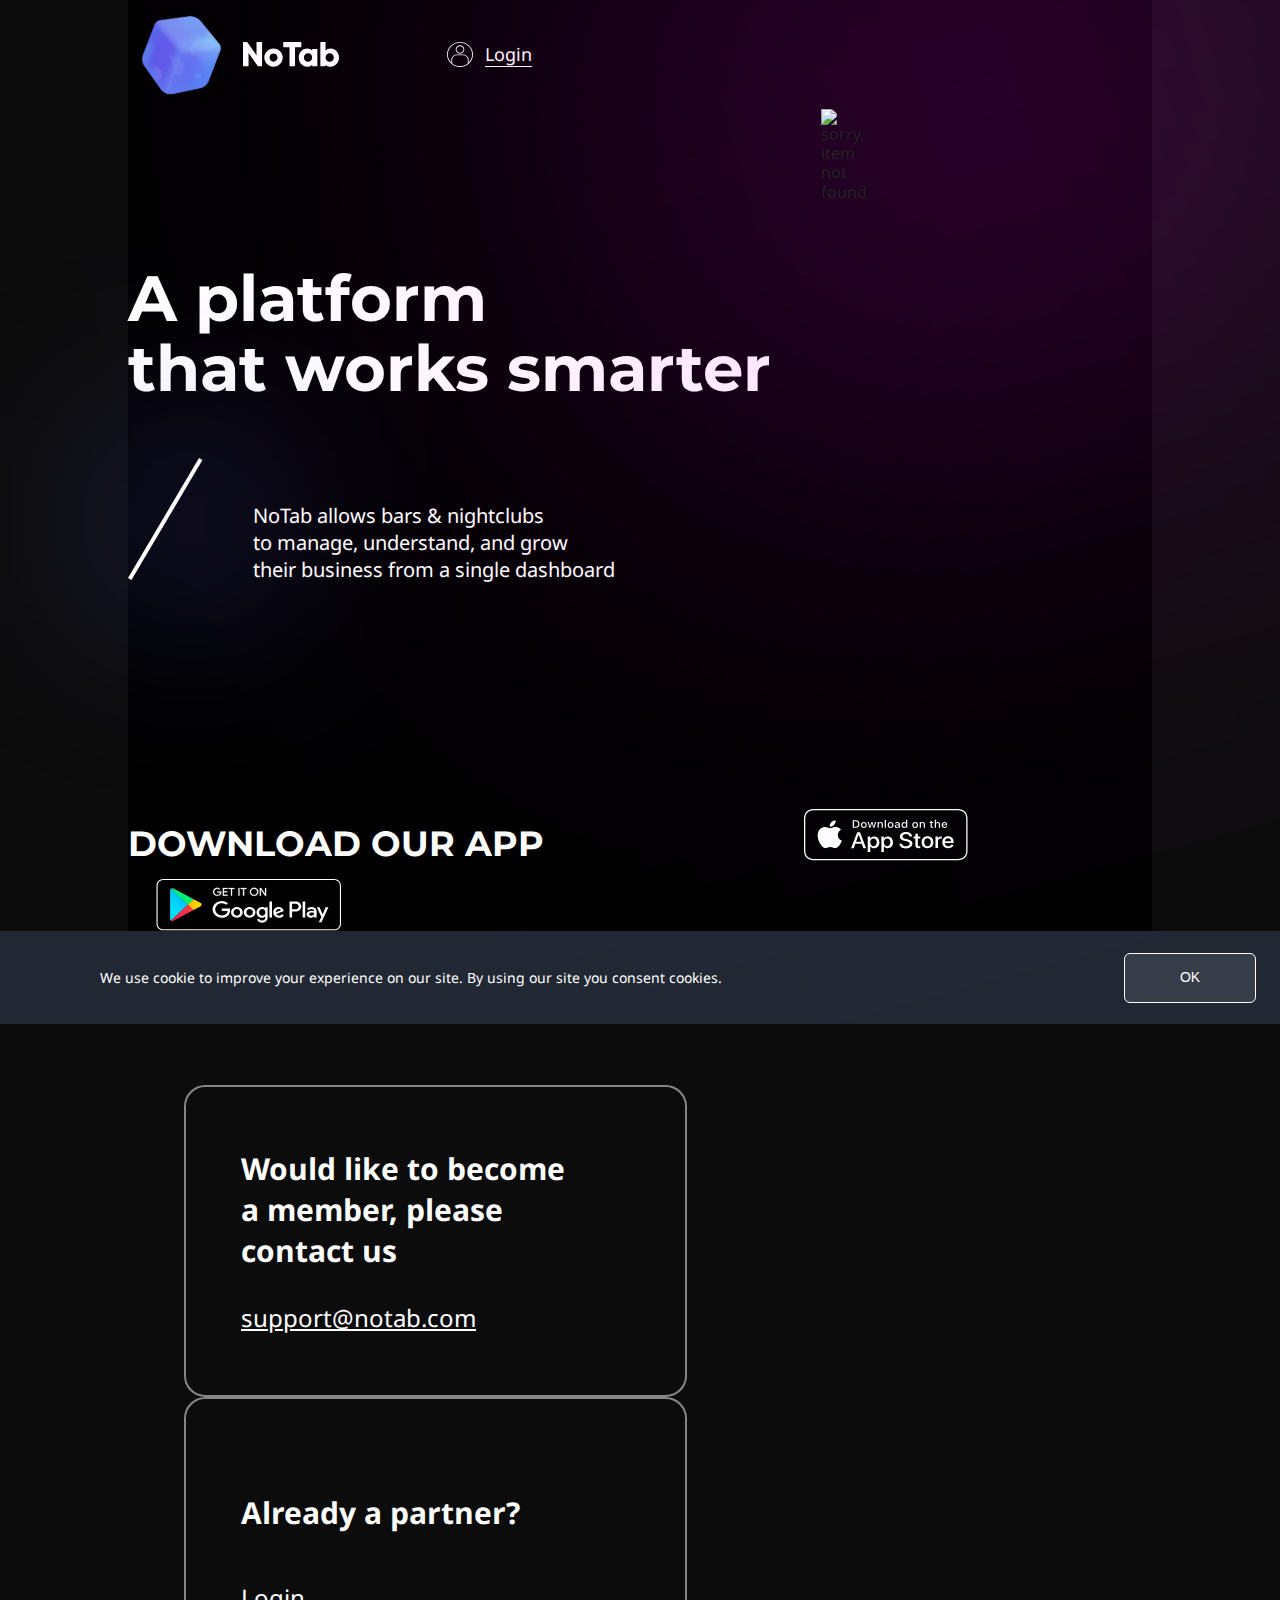
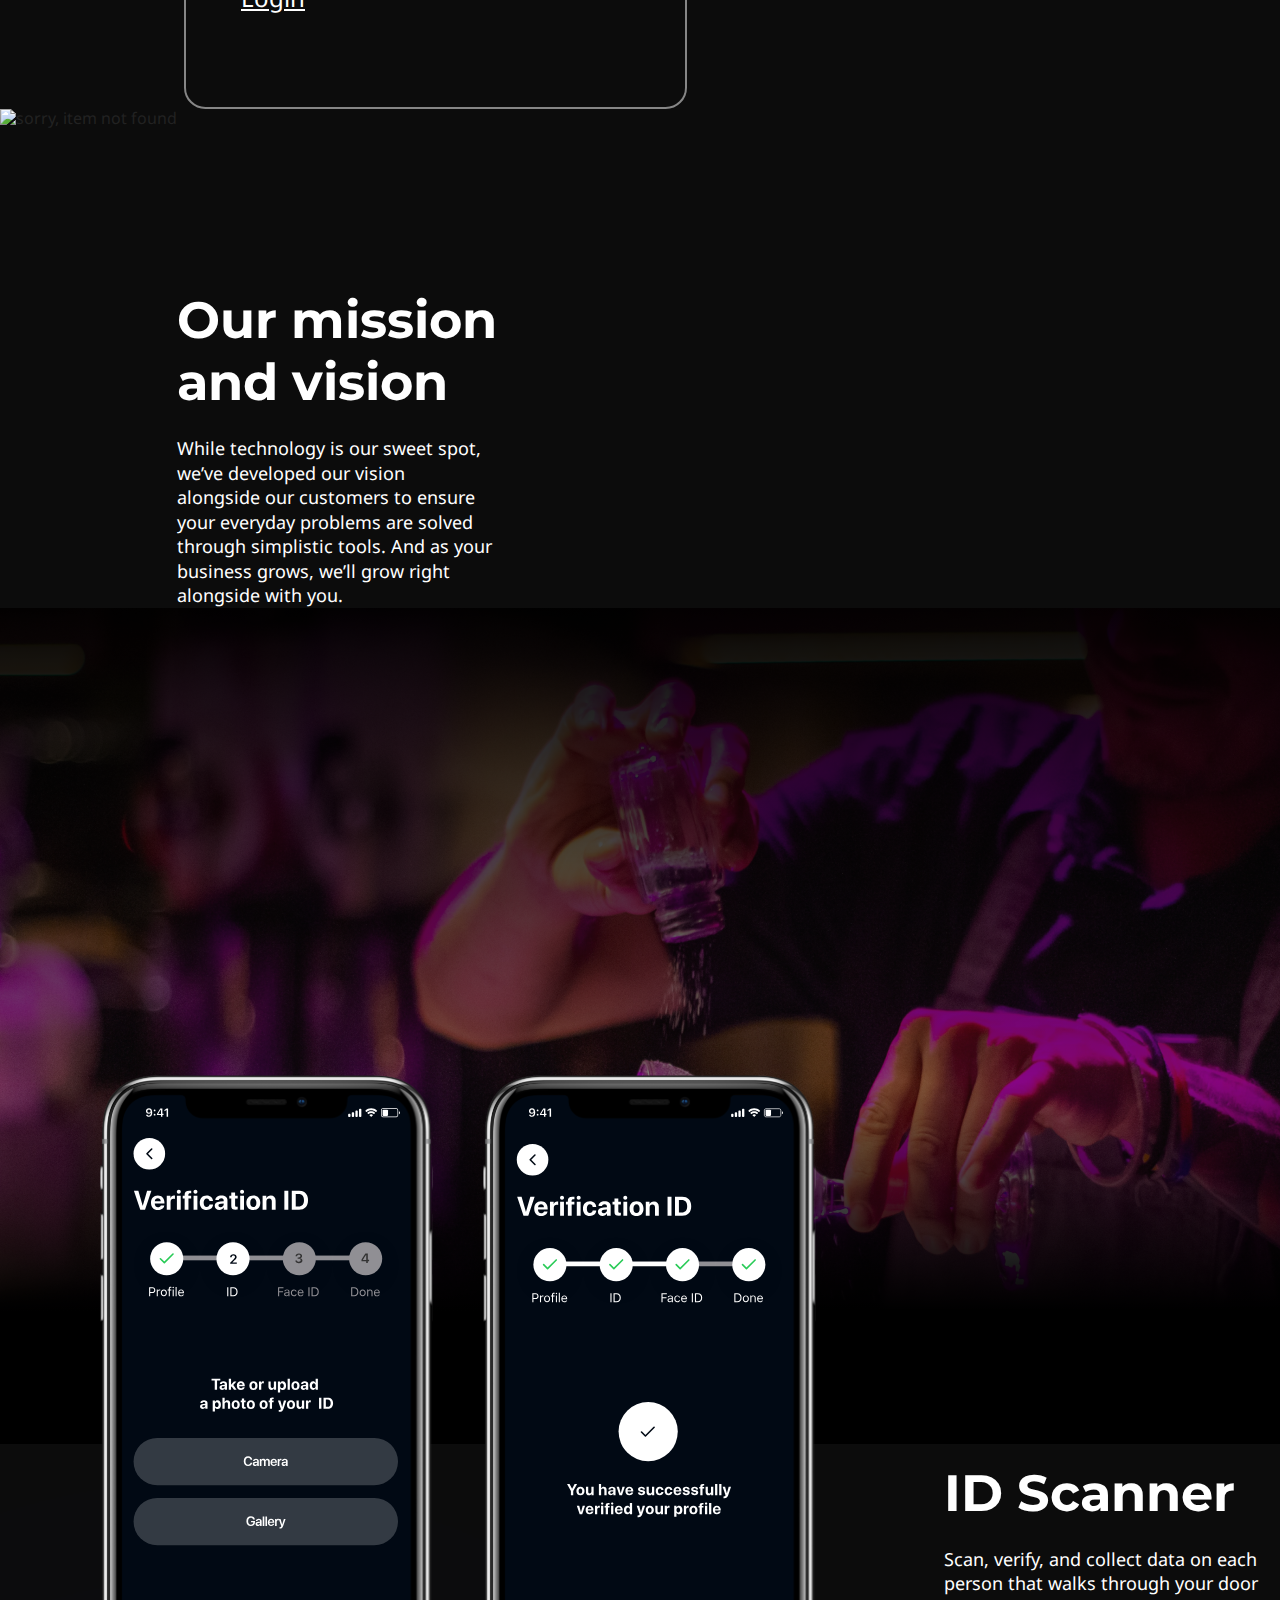
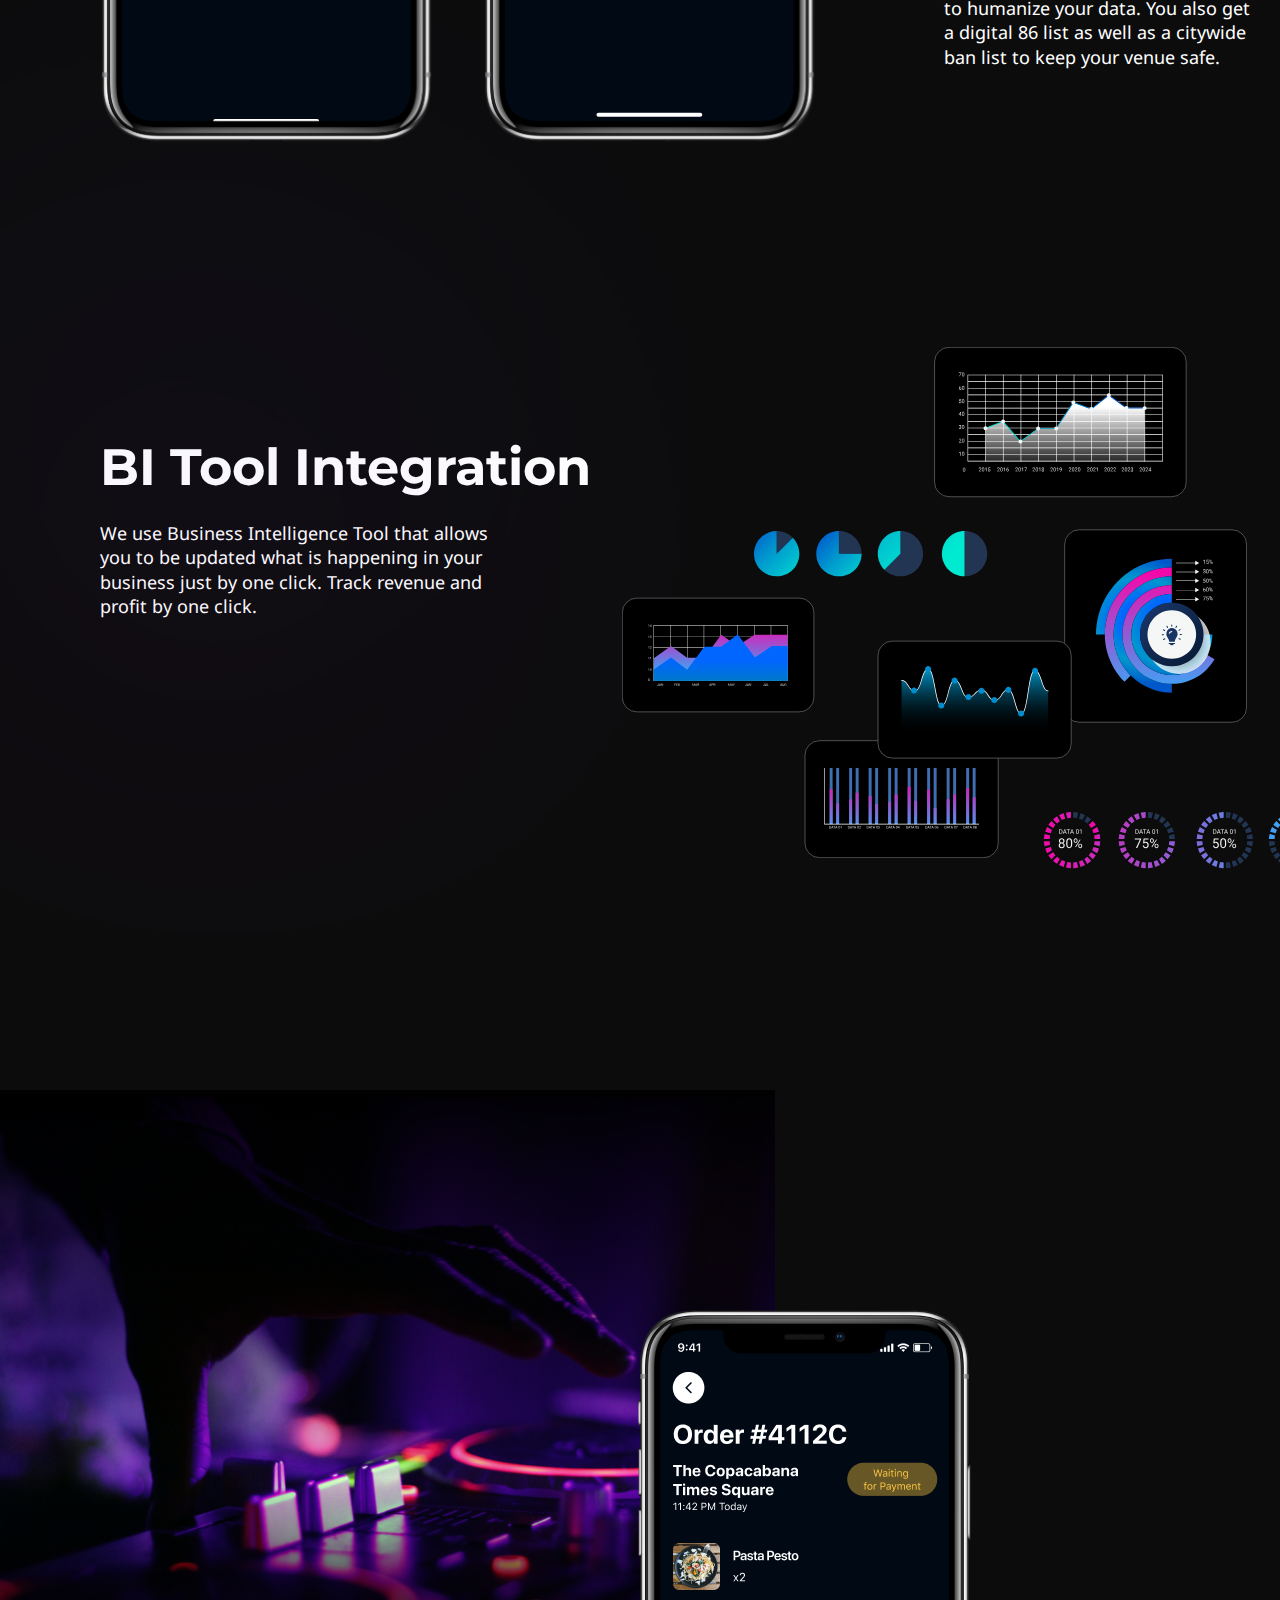
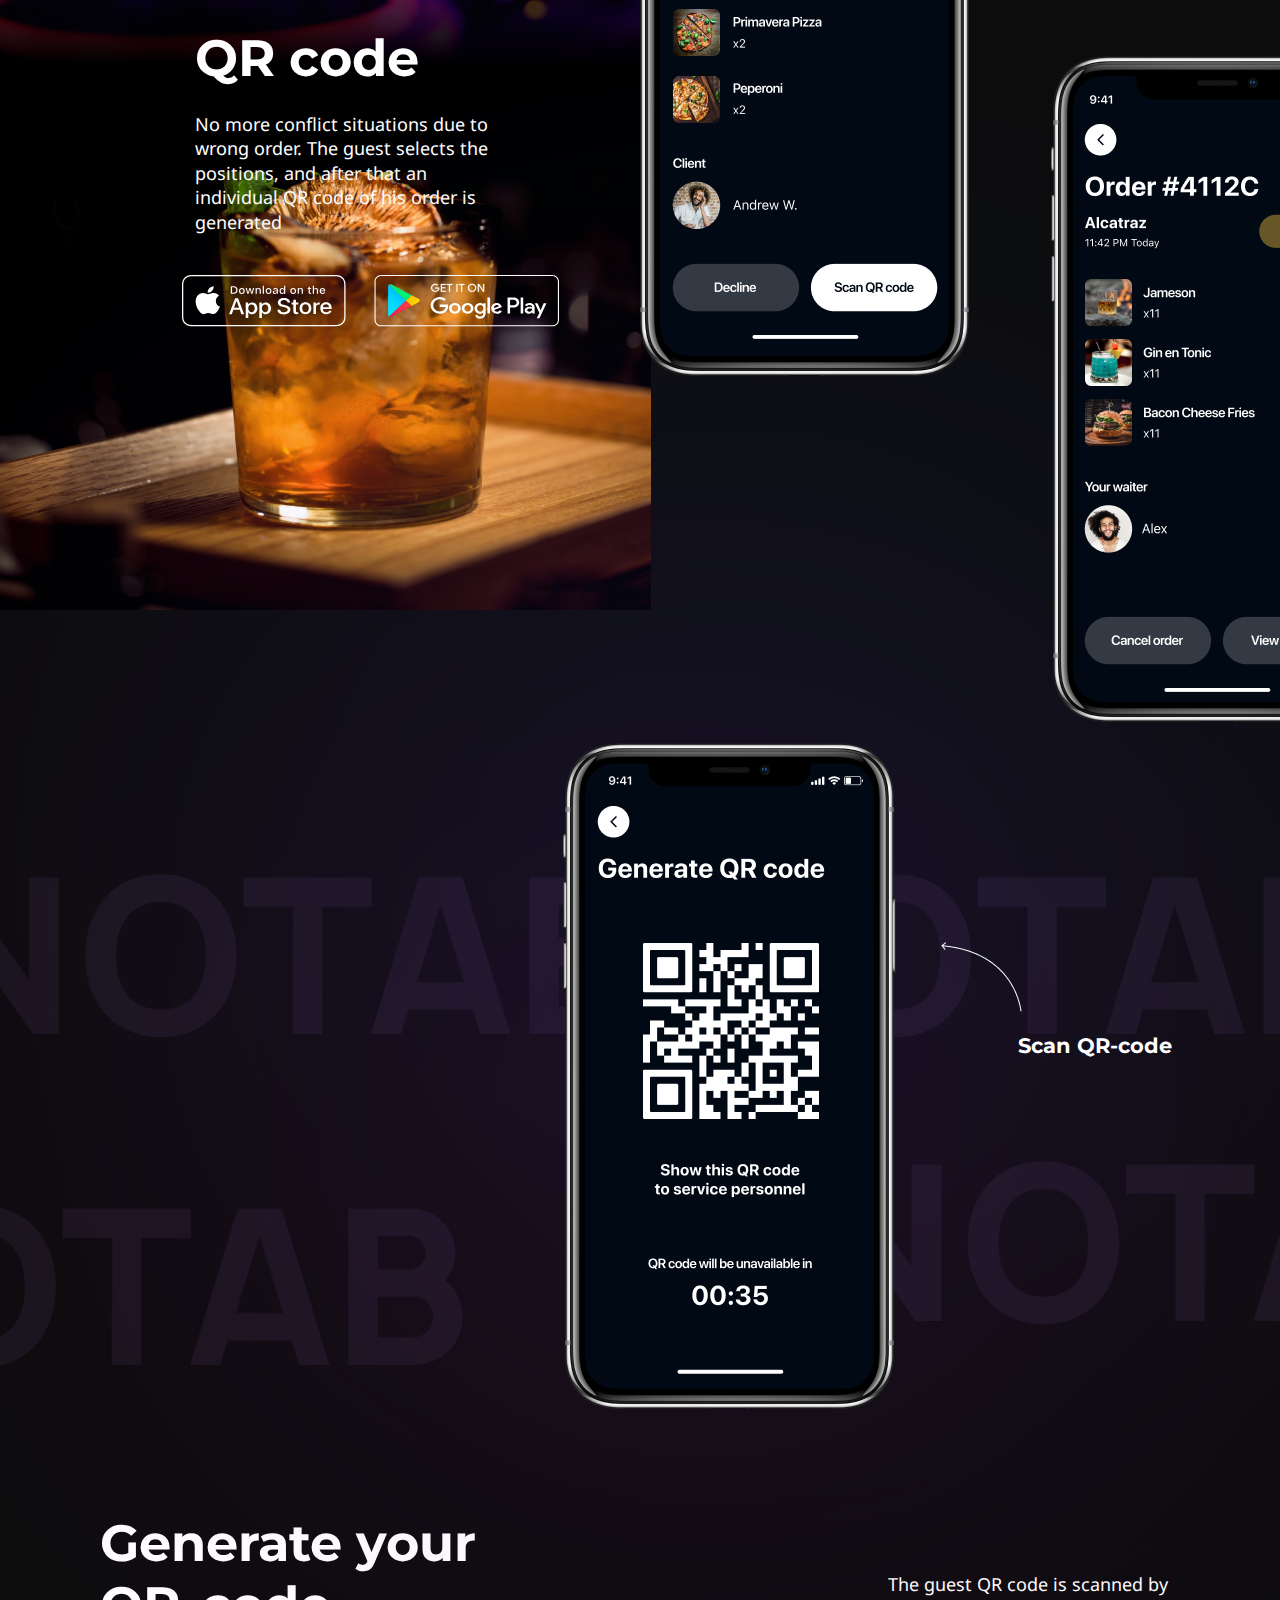
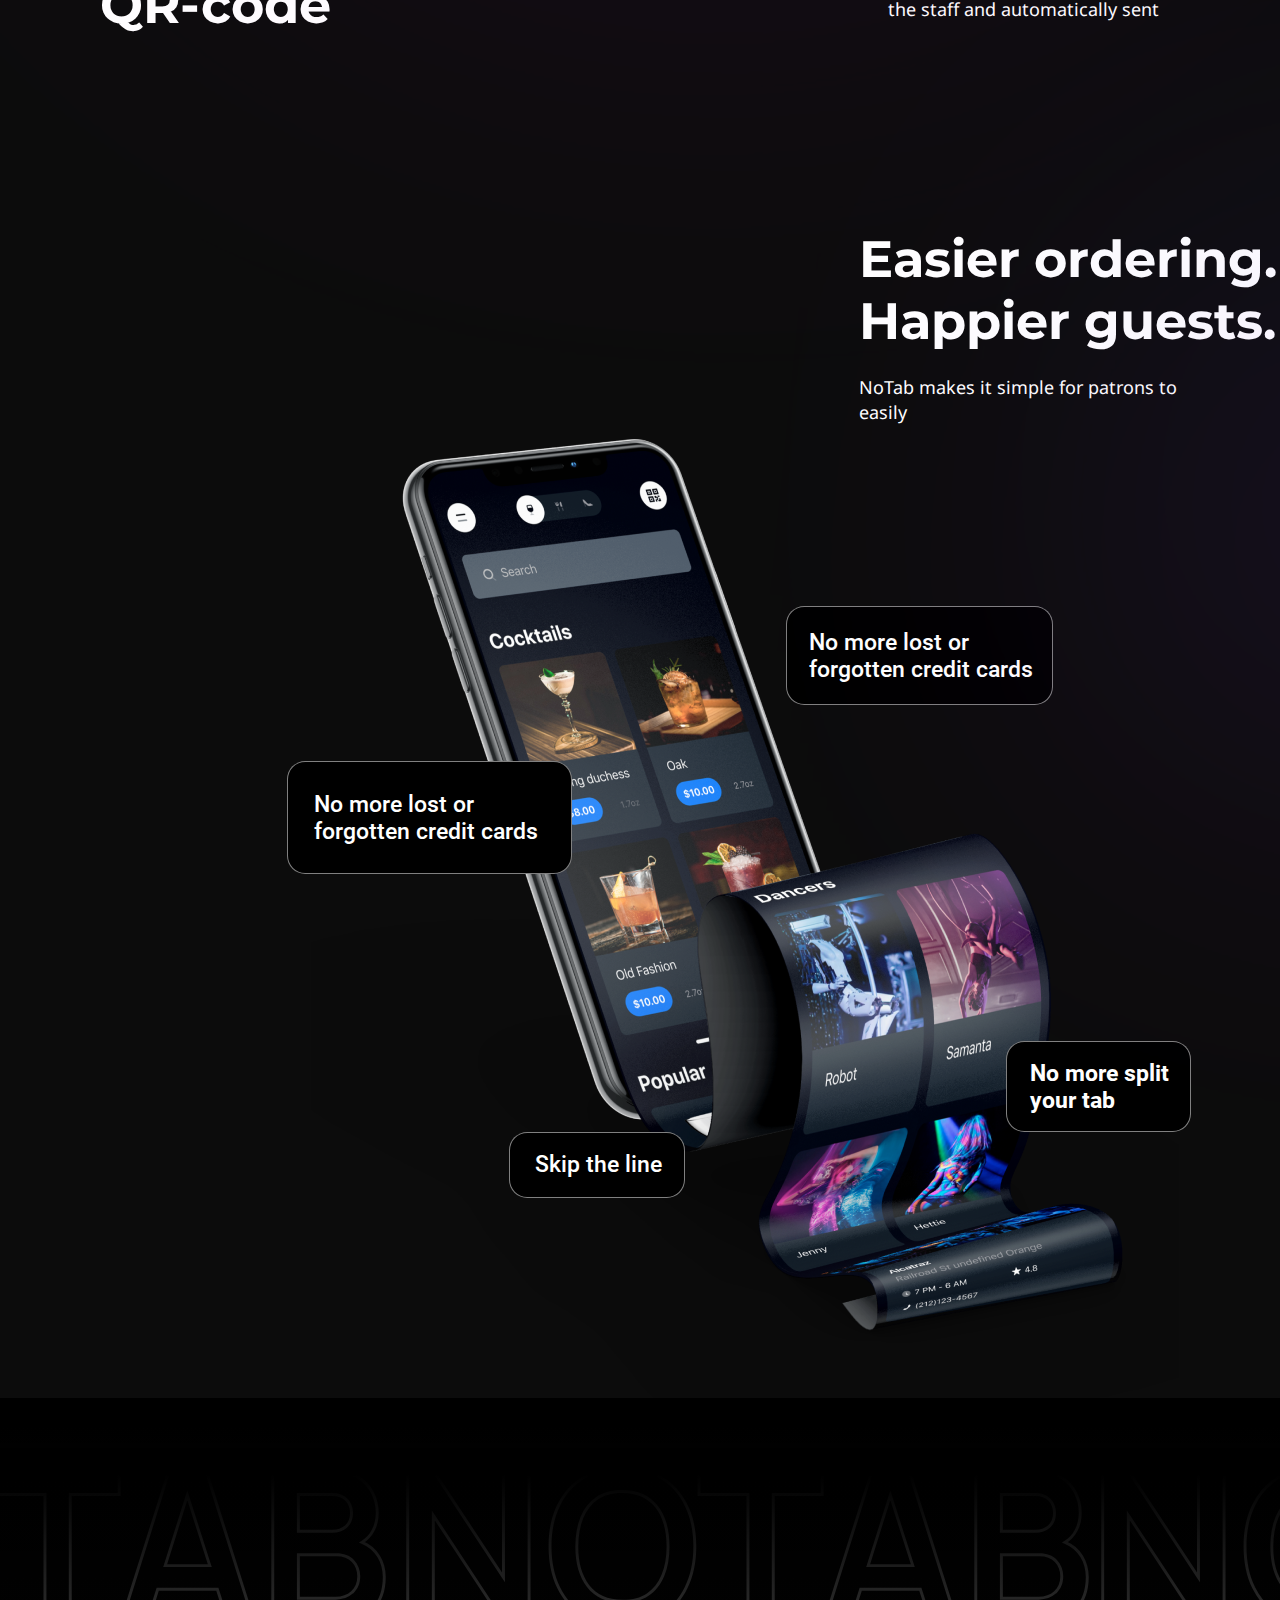
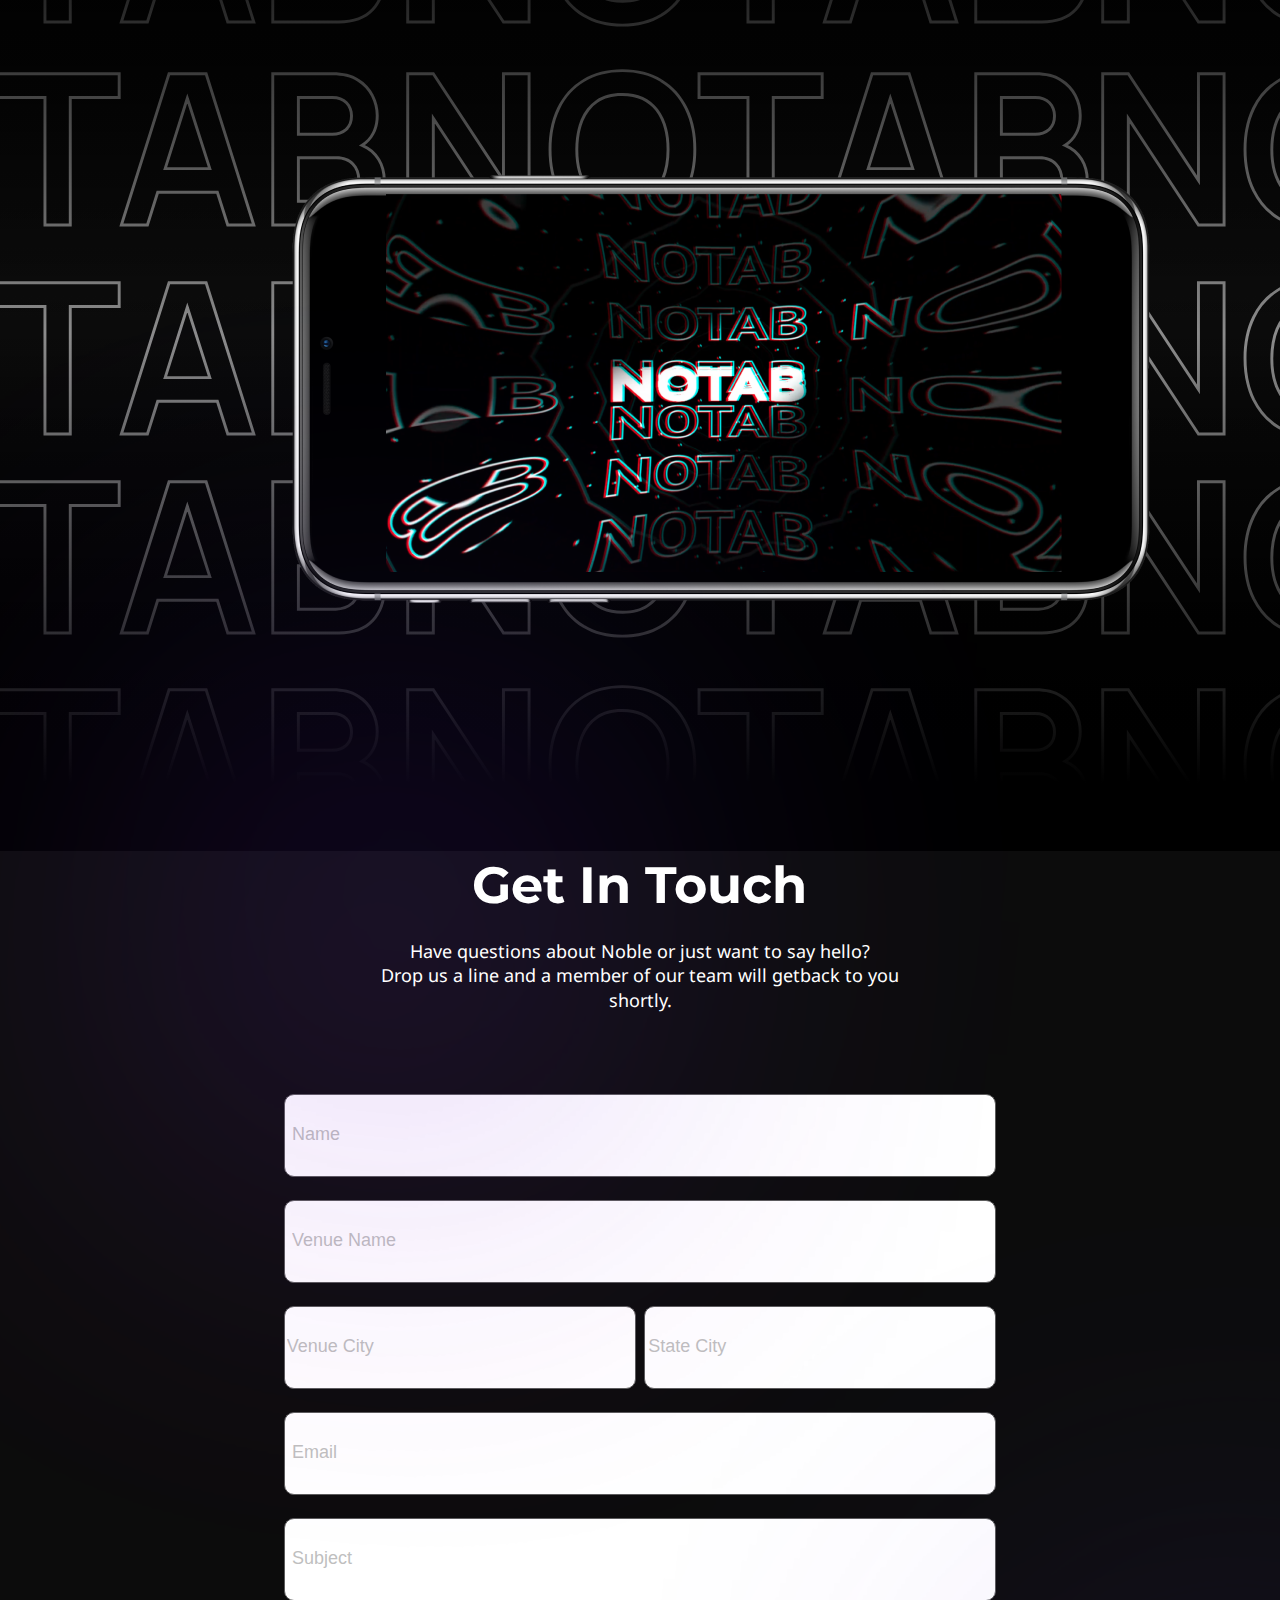
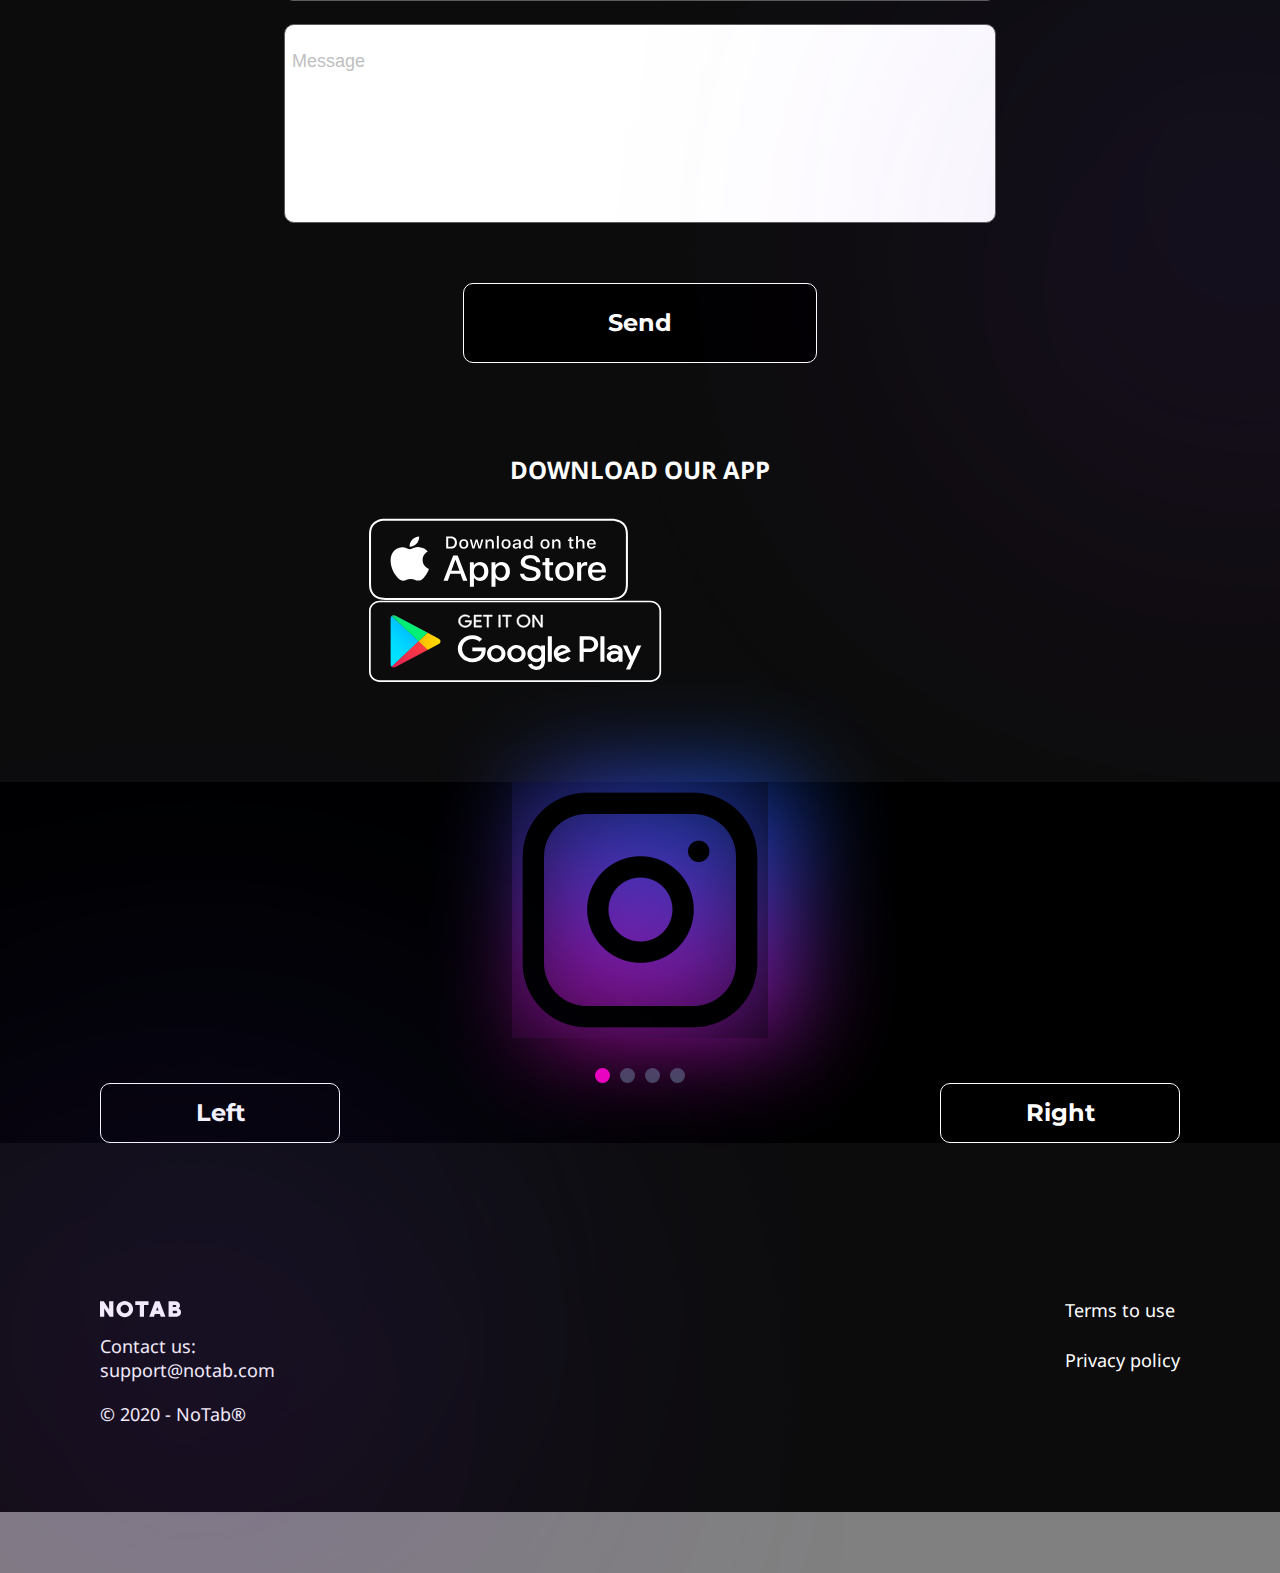
==== index.html @ fd203d07 "slider veiw so so" ====
<!doctype html>
<html lang="en">
<head>
    <meta charset="UTF-8">
    <meta name="viewport"
          content="width=device-width, user-scalable=no, initial-scale=1.0">
    <meta http-equiv="X-UA-Compatible" content="ie=edge">
    <title>Document</title>
    <link rel="stylesheet" href="./css/reset.css">
    <link rel="stylesheet" href="./css/style.css">
</head>
<body>
 <div class="wrapper">

     <header class="header">
         <div class="header__wrapper">
             <div class="header__cube">
                 <a href="/" class="header__cube-link">
                     <img src="./img/svg/header-Cube-ico.svg" alt="sorry, item not found" class="header__cube-svg">
                 </a>
             </div>
             <div class="header__noTab">
                 <a href="/" class="header__noTab-link">
                     <img src="./img/svg/header-NoTab-text.svg" alt="sorry, item not found" class="header__noTab-text">
                 </a>
             </div>
             <nav class="header__nav">
                 <div class="header__nav-item">
                     <div class="header__nav-item-logo">
                         <img src="./img/svg/header-Login-ico.svg" alt="sorry, item not found" class="header__nav-item-ico">
                     </div>
                 </div>
                 <div class="header__nav-item">
                     <div class="header__nav-item-text">
                         <a href="#" class="header__nav-item-link">Login</a>
                     </div>
                 </div>
             </nav>
         </div>
     </header>
     <main class="main">
         <section class="into">
             <div class="intro__wrapper">
                 <div class="intro__wrapper-1">
                     <div class="intro__textBlock">
                         <div class="intro__textBlock-item-1">
                             <b class="intro__textBlock-item-1-text">
                                 A platform  <br> that works smarter
                             </b>
                         </div>
                         <div class="intro__textBlock-item-2">
                             <div class="intro__textBlock-item-2-gradient"></div>
                             <div class="intro__textBlock-item-2-img">
                                 <img src="./img/svg/intro-textBlock-img.svg" alt="sorry, item not found" class="intro__textBlock-item-2-ico">
                             </div>
                             <p class="intro__textBlock-item-2-text">
                                 NoTab allows bars & nightclubs <br> to manage, understand, and grow <br> their business from a single dashboard
                             </p>
                         </div>
                     </div>
                     <div class="intro__imgBlock">
                         <div class="intro_imgBlock-gradient"></div>
                         <img src="./img/svg/intro-iphon.svg" alt="sorry, item not found" class="intro__imgBlock-ico">
                     </div>
                 </div>
                 <div class="intro__footer">
                     <div class="intro__footer-item-1">
                         <p class="intro__footer-item-1-text">
                             Download our app
                         </p>
                     </div>
                     <div class="intro__footer-item-2">
                         <a href="/" class="intro__footer-item-2-img">
                             <img src="./img/svg/intro-footer-appStore.svg" alt="sorry, item not found" class="intro__footer-item-2-ico">
                         </a>
                     </div>
                     <div class="intro__footer-item-3">
                         <a href="/" class="intro__footer-item-3-img">
                             <img src="./img/svg/intro-footer-googlePlay.svg" alt="sorry, item not found" class="intro__footer-item-3-ico">
                         </a>
                     </div>
                 </div>
             </div>
         </section>
         <section class="cookie">
             <div class="cookie__item-1">
                 <p class="cookie__item-text">
                     We use cookie to improve your experience on our site. By using our site you consent cookies.
                 </p>
             </div>
             <div class="cookie__item-2">
                 <button type="submit" class="cookie__item-button">Ok</button>
             </div>
         </section>
         <section class="info__windows">
             <div class="info__windows-wrap">
                 <div class="info__window-wrap-border">
                     <div class="info__window-mail">
                         <p class="info__windows-text">
                             Would like to become <br> a member, please  <br> contact us
                         </p>
                         <a href="/" class="info__windows-link">
                             support@notab.com
                         </a>
                     </div>
                 </div>
                 <div class="info__window-wrap-border">
                     <div class="info__windows-login">
                         <p class="info__windows-text">
                             Already a partner?
                         </p>
                         <a href="/" class="info__windows-link">
                             Login
                         </a>
                     </div>
                 </div>
             </div>
         </section>
         <section class="mission">
             <div class="mission__img">
                 <img src="./img/svg/mission_iphone.svg" alt="sorry, item not found" class="mission__img-ico">
             </div>
             <div class="mission__text">
                 <div class="mission__text-container">
                     <p class="mission__text-title">Our mission and vision</p>
                     <p class="mission__text-content">While technology is our sweet spot, we’ve developed our vision alongside
                         our customers to ensure your everyday problems are solved through simplistic tools. And as your business grows, we’ll grow right alongside with you. </p>
                 </div>
             </div>
         </section>
         <section class="IDScanner">
             <div class="IDScanner__img">
                 <div class="IDScanner__img-gradient">
                 </div>
                 <img src="./img/IDScanner_img.png" alt="sorry, item not found" class="IDScanner__img-ico">
             </div>
             <div class="IDScanner__content">
                 <div class="IDScanner__content-img-1">
                     <img src="./img/svg/IDScanner_iphone_1.svg" alt="sorry, item not found" class="IDScanner__content-img-1-ico">
                 </div>
                 <div class="IDScanner__content-img-2">
                     <img src="./img/svg/IDScanner_iphone_2.svg" alt="sorry, item not found" class="IDScanner__content-img-2-ico">
                 </div>
                 <div class="IDScanner__content-text">
                     <p class="IDScanner__content-text-tittle">
                         ID Scanner
                     </p>
                     <p class="IDScanner__content-text-paragraph">
                         Scan, verify, and collect data on each person that walks through your door
                         to humanize your data. You also get
                         a digital 86 list as well as a citywide ban list to keep your venue safe.
                     </p>
                 </div>
             </div>
         </section>
         <section class="tool">
             <div class="tool__gradient">
                 <div class="tool__gradient-item"></div>
             </div>
             <div class="tool__text">
                 <p class="tool__text-tittle">
                     BI Tool Integration
                 </p>
                 <p class="tool__text-content">
                     We use Business Intelligence Tool that allows you to be updated what is happening in your business just by one click. Track revenue
                     and profit by one click.
                 </p>
             </div>
             <div class="tool__img">
                 <img src="./img/svg/tool__chart-1.svg" alt="sorry, item not found" class="tool__img-chart-1">
                 <img src="./img/svg/tool__chart-2.svg" alt="sorry, item not found" class="tool__img-chart-2">
                 <img src="./img/svg/tool__chart-3.svg" alt="sorry, item not found" class="tool__img-chart-3">
                 <img src="./img/svg/tool__chart-4.svg" alt="sorry, item not found" class="tool__img-chart-4">
                 <img src="./img/svg/tool__chart-5.svg" alt="sorry, item not found" class="tool__img-chart-5">
                 <img src="./img/svg/tool__chart-6.svg" alt="sorry, item not found" class="tool__img-chart-6">
                 <img src="./img/svg/tool__chart-7.svg" alt="sorry, item not found" class="tool__img-chart-7">
             </div>
         </section>
         <section class="qrcode">
             <div class="qrcode__left">
                 <div class="qrcode__left-gradient"></div>
                 <img src="./img/qrcode__dj.png" alt="sorry, item not found" class="qrcode__left-ico">
                 <div class="qrcode__left-content">
                     <div class="qrcode__left-content-text">
                         <p class="qrcode__left-content-text-tittle">
                             QR code
                         </p>
                         <p class="qrcode__left-content-text-paragraph">
                             No more conflict situations due to wrong order. The guest selects the positions, and after that an individual QR code of his order is generated
                         </p>
                     </div>
                 </div>
             </div>
             <div class="qrcode__right">
                 <div class="qrcode__right-img">
                     <img src="./img/qrcode__stakan.png" alt="sorry, item not found" class="qrcode__right-img-ico-1">
                     <img src="./img/svg/qrcode__nightlife.svg" alt="sorry, item not found" class="qrcode__right-img-ico-2">
                 </div>
             </div>
             <!--часть верстки взята сверху-->
             <div class="qrcode__left-content-text-button">
                 <div class="qrcode__left-content-text-button-app">
                     <a href="/" class="intro__footer-item-2-img">
                         <img src="./img/svg/intro-footer-appStore.svg" alt="sorry, item not found" class="intro__footer-item-2-ico">
                     </a>
                 </div>
                 <div class="qrcode__left-content-text-button-google">
                     <a href="/" class="intro__footer-item-3-img">
                         <img src="./img/svg/intro-footer-googlePlay.svg" alt="sorry, item not found" class="intro__footer-item-3-ico">
                     </a>
                 </div>
             </div>
             <div class="qrcode__phone-middle">
                 <img src="./img/qrcode__middle-phone.png" alt="sorry, item not found" class="qrcode__phone-middle-ico">
             </div>
             <div class="qrcode__phone-right">
                 <img src="./img/qrcode__right-phone.png" alt="sorry, item not found" class="qrcode__phone-right-ico">
             </div>
         </section>
         <section class="generate">
             <div class="generate__gradient"></div>
             <div class="generate__phone">
                 <p class="generate__phone-text">Scan QR-code</p>
                 <img src="./img/generate__phone.png" alt="sorry, item not found" class="generate__phone-ico-1">
                 <img src="./img/generate__Arrow.png" alt="sorry, item not found" class="generate__phone-ico-2">
             </div>
             <div class="generate__img">
                 <div class="generate__img-ap">
                     <img src="./img/generate__NOTAB-1.png" alt="sorry, item not found" class="generate__img-ap-1">
                     <img src="./img/generate__NOTAB-2.png" alt="sorry, item not found" class="generate__img-ap-2">
                 </div>
                <div class="generate__img-bottom">
                    <img src="./img/generate__NOTAB-3.png" alt="sorry, item not found" class="generate__img-bottom-3">
                    <img src="./img/generate__NOTAB-4.png" alt="sorry, item not found" class="generate__img-bottom-4">
                </div>
             </div>
             <div class="generate__text">
                 <p class="generate__text-tittle">
                     Generate your QR-code
                 </p>
                 <p class="generate__text-paragraph">
                     The guest QR code is scanned
                     by the staff and automatically sent
                 </p>
             </div>
         </section>
         <section class="easier">
            <div class="easier__head">
                <div class="easier__head-tittle">
                    Easier ordering.
                    Happier guests.
                </div>
                <div class="easier__head-subTittle">
                    NoTab makes it simple for patrons to easily
                </div>
            </div>
             <div class="easier__gradient"></div>
             <div class="easier__phone">
                <img src="./img/easier__phone.png" alt="sorry, item not found" class="easier__phone-ico">
             </div>
             <div class="easier__text">
                 <div class="easier__text-item easier__text-box-1">
                     <p class="easier__text-item-1-text">
                         No more lost or forgotten credit cards
                     </p>
                 </div>
                 <div class="easier__text-item easier__text-box-2">
                     <p class="easier__text-item-2-text">
                         No more lost or forgotten credit cards
                     </p>
                 </div>
                 <div class="easier__text-item easier__text-box-3">
                     <p class="easier__text-item-3-text">
                         No more split your tab
                     </p>
                 </div>
                 <div class="easier__text-item easier__text-box-4">
                     <p class="easier__text-item-4-text">
                         Skip the line
                     </p>
                 </div>
             </div>
         </section>
         <section class="noTab">
             <div class="noTab__screen">
                 <img src="./img/noTab__phone-screen.png" alt="sorry, item not found" class="noTab__screen-ico">
             </div>
             <div class="noTab__phone">
                 <img src="./img/noTab__phone.png" alt="sorry, item not found" class="noTab__phone-ico">
             </div>
            <div class="noTab__gradient">
                <div class="noTab__img-background">
                    <img src="./img/svg/noTab_img.svg" alt="sorry, item not found" class="noTab__img-ico">
                </div>
            </div>
         </section>
         <section class="form">
             <div class="form__gradient-top"></div>
             <div class="form__headText">
                 <p class="form__headText-tittle">
                     Get In Touch
                 </p>
                 <p class="form__headText-subTittle">
                     Have questions about Noble or just want to say hello? <br> Drop us a line and a member of our team will getback to you shortly.
                 </p>
             </div>
             <div class="form__input">
                 <label class="form__input-label">
                     <input type="text" id="inputName" class="form__input-name whiteInput inputBorderW" placeholder="Name">
                 </label>
                 <label class="form__input-label">
                    <input type="text" class="form__input-venueName whiteInput inputBorderW" placeholder="Venue Name">
                 </label>
                 <div class="form__input-duo">
                    <label class="form__input-duo-label-1">
                        <input type="text" class="form__input-venueCity whiteInputCity inputBorderW" placeholder="Venue City">
                    </label>
                     <label class="form__input-duo-label-2">
                         <input type="text" class="form__input-stateName whiteInputCity inputBorderW" placeholder="State City">
                     </label>
                 </div>
                 <label class="form__input-label">
                    <input type="text" class="form__input-email whiteInput inputBorderW" placeholder="Email">
                 </label>
                 <label class="form__input-label">
                    <input type="text" class="form__input-subject whiteInput inputBorderW" placeholder="Subject">
                 </label>
                 <label class="form__input-label">
                     <input class="form__input-massage whiteInput inputBorderW" placeholder="Message" >
                 </label>
                 <div class="form__gradient-middle"></div>
             </div>
             <div class="form__button">
                 <button class="form__button-send">Send</button>
             </div>
             <div class="form__download">
                 <div class="from__download-text">
                     <p class="from__download-text-tittle">Download Our App</p>
                 </div>
                 <div class="form__download-button">
                     <div class="form__download-button-app">
                         <a href="/" class="intro__footer-item-2-img">
                             <img src="./img/svg/form__button_app.svg" alt="sorry, item not found" class="intro__footer-item-2-ico">
                         </a>
                     </div>
                         <div class="form__download-button-google">
                             <a href="/" class="intro__footer-item-3-img">
                                 <img src="./img/svg/form__button_google.svg" alt="sorry, item not found" class="intro__footer-item-3-ico">
                             </a>
                         </div>
                 </div>
             </div>
         </section>
         <section class="slider">
            <div class="slider__gradient"></div>
            <div class="slider__wrapper">
                <div class="slider__wrapper-line">
                    <div class="slider__wrapper-gradient"></div>
                    <img src="./img/slider__item-1.png" alt="sorry, item not found" class="slide active">
                    <img src="./img/slider__item-2.png" alt="sorry, item not found" class="slide active">
                    <img src="./img/slider__item-3.png" alt="sorry, item not found" class="slide active">
                    <img src="./img/slider__item-4.png" alt="sorry, item not found" class="slide active">
                </div>
            </div>
             <div class="dots__wrapper">
                 <span class="dot active"></span>
                 <span class="dot"></span>
                 <span class="dot"></span>
                 <span class="dot"></span>
             </div>
             <div class="slider__button">
                 <button class="slider__button-left slideBtn">Left</button>
                 <button class="slider__button-right slideBtn">Right</button>
             </div>
         </section>
     </main>
     <div class="footer__gradient"></div>
     <footer>
         <div class="footer">
             <div class="footer__noTab">
                 <div class="footer__noTab-content">
                     <img src="./img/svg/form__footer-noTab.svg" alt="sorry, item not found" class="footer__noTab-content-ico">
                 </div>
                 <p class="footer__noTab-text footer-font">Contact us: <br>support@notab.com</p>
                 <p class="form__footer-noTab-copy footer-font">© 2020 - NoTab®</p>
             </div>
             <div class="footer__terms">
                 <p class="footer__terms-row1 footer-font">Terms to use</p>
                 <p class="footer__terms-row2 footer-font">Privacy policy</p>
             </div>
         </div>
     </footer>
 </div>
</body>
<script src="script.js" ></script>
</html>
---- css/style.css ----
/* montserrat-regular - latin */
@font-face {
    font-family: 'Montserrat';
    font-style: normal;
    font-weight: 400;
    src: local(''),
    url('../fonts/montserrat-v23-latin-regular.woff2') format('woff2'), /* Chrome 26+, Opera 23+, Firefox 39+ */
    url('../fonts/montserrat-v23-latin-regular.woff') format('woff'); /* Chrome 6+, Firefox 3.6+, IE 9+, Safari 5.1+ */
}
/* montserrat-700 - latin */
@font-face {
    font-family: 'Montserrat';
    font-style: normal;
    font-weight: 700;
    src: local(''),
    url('../fonts/montserrat-v23-latin-700.woff2') format('woff2'), /* Chrome 26+, Opera 23+, Firefox 39+ */
    url('../fonts/montserrat-v23-latin-700.woff') format('woff'); /* Chrome 6+, Firefox 3.6+, IE 9+, Safari 5.1+ */
}

/* noto-sans-regular - latin */
@font-face {
    font-family: 'Noto Sans';
    font-style: normal;
    font-weight: 400;
    src: local(''),
    url('../fonts/noto-sans-v26-latin-regular.woff2') format('woff2'), /* Chrome 26+, Opera 23+, Firefox 39+ */
    url('../fonts/noto-sans-v26-latin-regular.woff') format('woff'); /* Chrome 6+, Firefox 3.6+, IE 9+, Safari 5.1+ */
}
/* noto-sans-700 - latin */
@font-face {
    font-family: 'Noto Sans';
    font-style: normal;
    font-weight: 700;
    src: local(''),
    url('../fonts/noto-sans-v26-latin-700.woff2') format('woff2'), /* Chrome 26+, Opera 23+, Firefox 39+ */
    url('../fonts/noto-sans-v26-latin-700.woff') format('woff'); /* Chrome 6+, Firefox 3.6+, IE 9+, Safari 5.1+ */
}
/* roboto-regular - latin */
@font-face {
    font-family: 'Roboto';
    font-style: normal;
    font-weight: 400;
    src: local(''),
    url('../fonts/roboto-v29-latin-regular.woff2') format('woff2'), /* Chrome 26+, Opera 23+, Firefox 39+ */
    url('../fonts/roboto-v29-latin-regular.woff') format('woff'); /* Chrome 6+, Firefox 3.6+, IE 9+, Safari 5.1+ */
}
/* roboto-500 - latin */
@font-face {
    font-family: 'Roboto';
    font-style: normal;
    font-weight: 500;
    src: local(''),
    url('../fonts/roboto-v29-latin-500.woff2') format('woff2'), /* Chrome 26+, Opera 23+, Firefox 39+ */
    url('../fonts/roboto-v29-latin-500.woff') format('woff'); /* Chrome 6+, Firefox 3.6+, IE 9+, Safari 5.1+ */
}
/* roboto-700 - latin */
@font-face {
    font-family: 'Roboto';
    font-style: normal;
    font-weight: 700;
    src: local(''),
    url('../fonts/roboto-v29-latin-700.woff2') format('woff2'), /* Chrome 26+, Opera 23+, Firefox 39+ */
    url('../fonts/roboto-v29-latin-700.woff') format('woff'); /* Chrome 6+, Firefox 3.6+, IE 9+, Safari 5.1+ */
}

html {
    box-sizing: border-box; /*для корректного расчета отступов и размера блока*/
}
*, *::before, *::after{
    box-sizing: inherit;
}

body{
    font-family: "Noto Sans";
    font-style: normal;
    font-size: 16px;
    line-height: 1.2;
    font-weight: normal;
    background-color: gray;
}

/*HEADER STYLE START*/
.wrapper {
    position: relative;
    width: 100%;
    max-width: 1440px;
    margin: auto;
    background: #0c0c0c;
}

.header__wrapper {
    width: 80%;
    max-width: 1240px;
    margin: auto; /*выставляет див с этим классом по центру в его родителе*/
    display: flex;
    justify-content: flex-start;
    align-items: center;
    flex-wrap: wrap; /*дарует возможность переноса по строкам контента*/
    background-color: black;
}
.header__cube { /*синий кубик*/
}
.header__cube-svg:hover, .header__cube-svg:focus, .header__cube-svg:active{
    opacity: 0.75;
}
.header__noTab { /*div для надписи NoTab*/
    padding-left: 8px;
}

.header__noTab-text:hover, .header__noTab-text:focus, .header__noTab-text:active{
    opacity: 0.75;
}

.header__nav {
    display: flex;
    justify-content: flex-start;
    align-items: center;
    padding-left: 108px;
}
.header__nav-item-text {
    padding-left: 12px;
}

.header__nav-item-link {
    font-size: 18px;
    color: white;
    text-decoration: none;
    border-bottom: 1px solid #FFFFFF;
}
.header__nav-item-link:hover, .header__nav-item-link:focus, .header__nav-item-link:active{
    opacity: 0.75;
}
/*HEADER STYLE END*/

/*INTRO STYLE START*/


.intro__wrapper { /*почти тоже самое, что и в классе header__wrapper надо будет объединить*/
    width: 80%;
    max-width: 1240px;
    margin: auto; /*выставляет див с этим классом по центру в его родителе*/
    display: flex;
    flex-direction: column; /*ОТЛИЧИЕ от  header__wrapper */
    justify-content: flex-start;
    flex-wrap: wrap; /*дарует возможность переноса по строкам контента*/
    background-color: black;
}
.intro__wrapper-1 {
    display: flex;
    flex-direction: row;
}
.intro__textBlock {
    min-height: 700px;
    /*background: url("../img/intro-ifon.png") no-repeat right;*/
}
.intro__textBlock-item-1 {
    padding-top: 154px;
    /*min-width: 643px;*/
}
.intro__textBlock-item-1-text {
    font-family: Montserrat;
    font-size: 64px;
    line-height: 70px;
    font-weight: 700;
    color: #FFFFFF;
}

.intro__imgBlock { /*контейнер для градиента и картики айфона*/
    position: relative;
    padding-left: 50px; /*погонядлось в figma 180*/
}
.intro__imgBlock-ico {  /*сама картинка айфона*/
    position: absolute;
    z-index: 3;
}
.intro_imgBlock-gradient { /*градиент собственно*/
    position: absolute;
    width: 662.63px;
    height: 783.03px;
    left: -130px;
    top: -400px; /*получилось что сместили вверх*/
    z-index: 2;

    background: rgba(250, 0, 255, 0.2);
    filter: blur(250px);
    transform: rotate(-105.26deg);
}
.intro__textBlock-item-2 {
    position: relative;
    z-index: 1;
    padding-top: 55px;
    display: flex;
    flex-direction: row;
    flex-wrap: wrap;
    align-items: flex-end;
}
.intro__textBlock-item-2-gradient { /*контейнер для градиента*/
    position: absolute;
    z-index: 2;
    height: 125px;
    width: 125px;
    background: rgba(96, 92, 234, 0.5); /*еле видно это ...*/
    filter: blur(100px);
}
.intro__textBlock-item-2-img { /*контейнер картинки-линии*/
    position: relative;
    z-index: 3;
    height: 125px; /*чет не то*/
    width: 125px;  /*чет я забыл*/
}
.intro__textBlock-item-2-text {
    position: relative;
    z-index: 3;
    font-size: 20px;
    line-height: 27px;
    color: #FFFFFF;
}
.intro__footer {
    display: flex;
    flex-direction: row;
    flex-wrap: wrap;
}
.intro__footer-item-1 {
    min-width: 413px;
}
.intro__footer-item-1-text {
    font-family: Montserrat;
    text-transform: uppercase;
    font-weight: 700;
    font-size: 35px;
    line-height: 70px;
    color: #FFFFFF;
}
.intro__footer-item-2 {
   padding-left: 260px; /*подгонялось в figma 388*/
}
.intro__footer-item-2-ico:hover, .intro__footer-item-2-ico:focus, .intro__footer-item-2-ico:active{
    opacity: 0.5;
}

.intro__footer-item-3 {
    padding-left: 28px;
}
.intro__footer-item-3-ico:hover, .intro__footer-item-3-ico:focus, .intro__footer-item-3-ico:active{
    opacity: 0.5;
}
/*INTRO STYLE END*/

/*COOKIE STYLE START*/

.cookie {
    width: 100%;
    max-width: 1440px;
    min-height: 93px;
    background: #212834;
    display: flex;
    flex-direction: row;
    flex-wrap: wrap;
    justify-content: space-between;
    align-items: center;
}

.cookie__item-1 {
    padding-left: 100px;
}
.cookie__item-text {
    font-size: 14px;
    line-height: 19px;
    color: #FFFFFF;
}

.cookie__item-2 {
    padding-right: 24px;
}

.cookie__item-button {
    text-transform: uppercase; /*все буквы заглавные*/
    font-size: 14px;
    line-height: 19px;
    width: 132px;
    height: 50px;
    color: #FFFFFF;
    background: rgba(255, 255, 255, 0.1);
    border: 0.5px solid #FFFFFF;
    border-radius: 6px;
}
.cookie__item-button:hover, .cookie__item-button:focus, .cookie__item-button:active{
    background: #a29b9b;
}
/*COOKIE STYLE END*/

/*INFO__WINDOWS STYLE START*/
.info__windows {
    padding-top: 61px;
    width: 80%;
    max-width: 1240px;
    margin: auto; /*выставляет див с этим классом по центру в его родителе*/

    padding-left: 56px;   /*подгонялось в figma 76*/
    padding-right: 55px;  /*подгонялось в figma 75*/
}
.info__windows-wrap {
    display: flex;
    flex-direction: row;
    flex-wrap: wrap;
    justify-content: space-between;

}
.info__window-wrap-border {
    width: 503px;
    height: 312px;
    border: 2px solid rgba(255, 255, 255, 0.5);
    box-sizing: border-box;
    border-radius: 21.3671px;

    padding-left: 55px;
    display: flex;
    flex-direction: column;
    justify-content: center;

}
.info__window-mail {
    height: 186px;

    display: flex;
    flex-direction: column;
    justify-content: space-between;
}
.info__windows-login {
    height: 122px;

    display: flex;
    flex-direction: column;
    justify-content: space-between;
}
.info__windows-text {
    font-weight: 700;
    font-size: 30px;
    line-height: 41px;
    color: #FFFFFF;
}
.info__windows-link {
    font-size: 24px;
    line-height: 33px;
    color: #FFFFFF;
}

/*INFO__WINDOWS STYLE END*/

/*MISSION STYLE START*/
.mission {
    width: 100%;
    max-width: 1440px;
    min-height: 300px;
    display: flex;
    flex-direction: row;
    flex-wrap: wrap;
}
.mission__img { /*контейнер картинки*/

}
.mission__img-ico { /*сама картинка*/
    max-width: 918px;
    min-height: 498px;
}
.mission__text { /*первый контейнер текста*/
    max-width: 358px;

}
.mission__text-container { /*второй контейнер текста*/

}
.mission__text-title { /*заголовок*/
    padding-top: 180px; /*подгонялос в было figma 236*/
    font-family: Montserrat;
    font-weight: 700;
    font-size: 51px;
    line-height: 62px;
    color: #FFFFFF;
}
.mission__text-content { /*основный текст*/
    max-width: 315px;
    padding-top: 23px;
    font-size: 18px;
    line-height: 24.5px;
    color: #FFFFFF;
}
/*MISSION STYLE END*/

/*IDScanner STYLE START*/

.IDScanner { /*общий контейнер*/
    position: relative;
    z-index: 1; /*слой IDScanner*/
    width: 1440px;
    height: 1134px;
}

.IDScanner__img { /*контенер для гардиента и картинки бармена*/
    position: absolute;
    z-index: 2;  /*слой IDScanner__img & IDScanner*/

}
.IDScanner__img-gradient {  /*контенер для градиента*/
    position: absolute;
    z-index: 4; /*слой IDScanner__img*/
    width: 1440px;
    height: 836px;
    background: linear-gradient(179.83deg, #000000 -3.1%, rgba(0, 0, 0, 0) 56.76%, #000000 83.92%);
}
.IDScanner__img-ico { /*картинка бармена*/
    position: relative;
    z-index: 3; /*слой IDScanner__img*/
    width: 1440px;
    height: 836px;
    opacity: 0.5;
}
.IDScanner__content { /*контенер для двух телефонов и текста*/
    padding-top: 467px;
    position: absolute;
    z-index: 3; /*слой IDScanner (поверх всех по идее)*/
    display: flex;
    flex-direction: row;
    flex-wrap: wrap;
}
.IDScanner__content-img-1 { /*контенер 1 телефона*/
    padding-left: 100px;
}
.IDScanner__content-img-1-ico { /*1 телефон (левый)*/

}
.IDScanner__content-img-2 { /*контенер 2 телефона*/
    padding-left: 49.5px;
}
.IDScanner__content-img-2-ico { /*2 телефон (правый)*/

}
.IDScanner__content-text { /*контейнер для текстовых блоков*/
    display: flex;
    flex-direction: column;
    flex-wrap: wrap;
    padding-left: 128.44px;
    padding-top: 387px; /*похоже надо будет подгонять*/
}
.IDScanner__content-text-tittle { /*титул*/

    width: 400px;
    height: 62px;
    font-family: Montserrat;
    font-weight: 700;
    font-size: 51px;
    line-height: 62px;
    color: #FFFFFF;
}
.IDScanner__content-text-paragraph { /*абзац*/
    padding-top: 23px;
    width: 316px;
    height: 125px;
    font-size: 18px;
    line-height: 24.5px;
    color: #FFFFFF;
}
/*IDScanner STYLE END*/

/*TOOL STYLE START*/
.tool { /*общий*/
    display: flex;
    flex-direction: row;
    flex-wrap: wrap;
    width: 1440px;
    height: 730px;
}
.tool__gradient { /*контейнер для контейнера с градиентом*/
    position: absolute;
    padding-top: 103px;
    padding-right: 111px; /*нужно гуглить как сдвинуть его за пределы контейнера*/
}
.tool__gradient-item { /*контейнер с градиентом*/
    width: 426px;
    height: 438px;
    background: linear-gradient(12.08deg, #F101BF 2.82%, #0066FF 97.06%);
    opacity: 0.1;
    filter: blur(250px);
    transform: rotate(5.78deg);
}
.tool__text { /*контейнер для текста*/
    display: flex;
    flex-direction: column;
    flex-wrap: wrap;
    padding-top: 294px;
    padding-left: 100px;

}
.tool__text-tittle { /*текст загаловок*/
    width: 497px;
    height: 62px;
    font-family: Montserrat;
    font-weight: 700;
    font-size: 51px;
    line-height: 62px;
    color: #FFFFFF;

}
.tool__text-content { /*основной текст*/
    padding-top: 23px;
    width: 395px;
    height: 119px;
    font-size: 18px;
    line-height: 24.5px;
    color: #FFFFFF;

}
.tool__img { /*контенер контейнеров для графиков*/
    position: relative;
    z-index: 1;
    width: 843px;
    height: 730px;
}
.tool__img-chart-1 { /*контейнер для графика 1, ЧБ график*/
    position: absolute;
    padding-top: 205px;
    padding-left: 337px;
}
.tool__img-chart-2 { /*контейнер для графика 2, круговые диаграммы 4 шт*/
    position: absolute;
    padding-top: 389px;
    padding-left: 157px;
}
.tool__img-chart-3 { /*контейнер для графика 3, диаграмма с лампой*/
    position: absolute;
    padding-top: 387px;
    padding-left: 467px;
    z-index: 2;
}
.tool__img-chart-4 { /*контейнер для графика 4, график ломанный двойной*/
    position: absolute;
    padding-top: 455px;
    padding-left: 25px;
}
.tool__img-chart-5 { /*контейнер для графика 5, график склаженный*/
    position: absolute;
    padding-top: 498px;
    padding-left: 280px;
    z-index: 3;
}
.tool__img-chart-6 { /*контейнер для графика 6, гистаграммы столбцы*/
    position: absolute;
    padding-top: 598px;
    padding-left: 207px;
    z-index: 2;
}
.tool__img-chart-7 { /*контейнер для графика 6, диаграммы круговые с процентами*/
    position: absolute;
    padding-top: 670px;
    padding-left: 447px;
}
/*TOOL STYLE END*/

/*QRCODE STYLE START*/

.qrcode { /*общий контейнер секции*/
    padding-top: 218px;
    display: flex;
    flex-direction: row;
    flex-wrap: wrap;
    height: 1224px;

}

.qrcode__left { /*контейнер для контента слева*/
    position: relative;
    width: 775px;
    z-index: 1;
}
.qrcode__left-gradient { /*контейнер для градиента*/
    position: absolute;
    z-index: 3; /*покрывает картинку dj*/
    width: 775px;
    height: 682px;
    background: linear-gradient(179.83deg, #000000 -3.1%, rgba(0, 0, 0, 0) 56.76%, #000000 83.92%);
}
.qrcode__left-ico { /*картинка диджея*/
    position: absolute;
    z-index: 2;
    width: 775px;
}
.qrcode__left-content { /*контейнер для текстово контента и кнопок слева внизу*/
    position: absolute;
    z-index: 4; /*покрывает градиент и картинку dj*/
    padding-top: 537px;
    padding-left: 195px;
}
.qrcode__left-content-text { /*контейнер для текста*/
    width: 376px; /*что бы кнопки с магазинами влазили в строку*/
}
.qrcode__left-content-text-tittle { /*заголовок*/
    width: 226px;
    height: 62px;
    font-family: Montserrat;
    font-weight: 700;
    font-size: 51px;
    line-height: 62px;
    color: #FFFFFF;
}
.qrcode__left-content-text-paragraph { /*абзац*/
    padding-top: 23px;
    width: 315px;
    height: 125px;
    font-size: 18px;
    line-height: 24.5px;
    color: #FFFFFF;
}
.qrcode__left-content-text-button { /*контейнер для кнопок*/
    position: absolute;
    z-index: 11;

    padding-top: 785px;
    padding-left: 182px;
    display: flex;
    flex-direction: row;

}
.qrcode__left-content-text-button-app { /*контейнер App*/

}
.qrcode__left-content-text-button-google { /*контейнер googleStore*/
    padding-left: 28px;
}

.qrcode__right { /*контейнер для контента справа*/
    position: relative;
    width: 651px;
}
.qrcode__right-img { /*контейнер для картинки стакана и надписи*/

}
.qrcode__right-img-ico-1 { /*картинка сткана*/
    position: absolute;
}
.qrcode__right-img-ico-2 { /*надпись nightlife*/
    position: absolute;
    padding-left: 410px;
}
.qrcode__phone-middle { /*контейнер для центрального телефона*/
    position: absolute;
    z-index: 10;
    padding-top: 220px;
    padding-left: 638px;
}
.qrcode__phone-middle-ico { /*центральный телефон*/

}
.qrcode__phone-right { /*контейнер для правого телефона*/
    position: absolute;
    z-index: 10;
    padding-top: 566px;
    padding-left: 1051px;
}
.qrcode__phone-right-ico { /*правый телефон*/

}
/*QRCODE STYLE END*/

/*GENERATE STYLE START*/
.generate { /*общий контейнер*/
    position: relative;
    z-index: 1;
}
.generate__img { /*контейнер для контейнеров надписей NOTAB*/
    padding-top: 378px;
    position: relative;
    z-index: 2;
}
.generate__img-ap { /*контейнер верхней строки надписей NOTAB (1, 2)*/
    display: flex;
    justify-content: space-between;
}
.generate__img-ap-1 { /*верхняя левая NOTAB*/
    height: 164px;
}
.generate__img-ap-2 { /*верхняя правая NOTAB*/
    height: 164px;
}
.generate__img-bottom {
    display: flex;
    justify-content: space-between;
}
.generate__img-bottom-3 { /*нижняя левая NOTAB*/
    margin-top: 167px;
    height: 164px;
}
.generate__img-bottom-4 { /*нижняя правая NOTAB*/
    margin-top: 123px;
    height: 164px;
}
.generate__gradient { /*контейнер для градиента*/
    margin-left: 213px;
    position: absolute;
    z-index: 3; /*покрывает надписи NOTAB*/
    width: 1022px;
    height: 952px;

    background: linear-gradient(12.08deg, #F101BF 2.82%, #0066FF 97.06%);
    opacity: 0.15;
    filter: blur(311.569px);
    border-radius: 476.034px;
    transform: rotate(-0.55deg);
}
.generate__phone { /*контейнер для картиник телефона*/
    position: absolute;
    z-index: 4; /*покрвает градиент*/
    padding-top: 247px;
    padding-left: 563px;
}
.generate__phone-ico-1 { /*картинка телефона*/

}
.generate__phone-ico-2 { /*картинка стрелки*/
    padding-left: 40.5px; /* погдгонялось чутка figma 43.5*/
    padding-bottom: 200px;
}
.generate__phone-text { /*текст возле стрелки*/
    position: absolute;
    padding-top: 290px;
    margin-left: 455px; /*если был padding то текст сжимало*/
    width: 155px;
    height: 26px;
    font-family: Montserrat;
    font-weight: 700;
    font-size: 21px;
    line-height: 25.6px;
    color: #FFFFFF;
}

.generate__text { /*контейнер для текста*/
    padding-top: 143.7px;
    padding-left: 100px;
    padding-right: 100px;
    display: flex;
    justify-content: space-between;
    align-items: center;
    flex-direction: row;
    flex-wrap: wrap;
}
.generate__text-tittle { /*заголовок*/
    width: 381px;
    height: 124px;
    font-family: Montserrat;
    font-weight: 700;
    font-size: 51px;
    line-height: 62px;
    color: #FFFFFF;
}
.generate__text-paragraph { /*абзац*/
    padding-top: 23px;
    width: 292px;
    height: 50px;
    font-size: 18px;
    line-height: 24.5px;
    color: #FFFFFF;
}

/*GENERATE STYLE END*/

/*EASIER STYLE START*/
.easier { /*общий контейнер*/
    padding-top: 192px;
    position: relative;
    z-index: 1;
}
.easier__head { /*контейнер для верхнего текста*/
    display: flex;
    flex-direction: column;
    padding-left: 859px;
}
.easier__head-tittle { /*заголовок*/
    width: 421px;
    height: 124px;
    font-family: Montserrat;
    font-weight: 700;
    font-size: 51px;
    line-height: 62px;
    color: #FFFFFF;
}
.easier__head-subTittle { /*малый заголовок*/
    padding-top: 23px;
    width: 365px;
    height: 25px;
    font-size: 18px;
    line-height: 24.5px;
    color: #FFFFFF;
}
.easier__gradient { /*градиент*/
    margin-left: 1236px;
    position: absolute;
    z-index: 5;
    width: 286.92px;
    height: 267.17px;
    background: linear-gradient(12.08deg, #F101BF 2.82%, #0066FF 97.06%);
    opacity: 0.4; /*figma [0.2]*/
    filter: blur(250px);
    transform: rotate(5.78deg);
}
.easier__phone { /*контейнер для картинки телефона */
    padding-left: 311px;
    position: absolute;
    z-index: 2;
}
.easier__phone-ico { /*картинка телефона*/

}
.easier__text {  /*контейнер для текстовых блоков*/
    position: relative;
    z-index: 3; /*покрывает картинку телефона*/
}
.easier__text-item { /*черный бэкраунд и рамка со скруглением*/
    background: #000000;
    border: 0.76007px solid rgba(255, 255, 255, 0.5);
    box-sizing: border-box;
    border-radius: 18.2417px;
}
.easier__text-box-1 { /*текстовый блок 1*/
    font-family: Roboto;
    font-weight: 500;
    margin-left: 786px;
    margin-top: 229px;
    width: 266.78px;
    height: 98.81px;
}
.easier__text-item-1-text { /*текст текстового блока 1*/
    padding-left: 22px;
    padding-top: 23px;
    font-size: 22.8px;
    line-height: 26.72px;
    color: #FFFFFF;
}
.easier__text-box-2 { /*текстовый блок 2*/
    margin-left: 287px;
    margin-top: 56.19px;
    width: 285px;
    height: 113px;
}
.easier__text-item-2-text { /*текст текстового блока 2*/
    font-family: Roboto;
    font-weight: 500;
    padding-left: 26px;
    padding-top: 30px;
    font-size: 22.8px;
    line-height: 26.72px;
    color: #FFFFFF;
}
.easier__text-box-3 { /*текствоыфй блок 3*/
    margin-left: 1006px;
    margin-top: 167px;
    width: 185px;
    height: 91px;
}
.easier__text-item-3-text { /*текст текстового блока 3*/
    font-family: Roboto;
    font-weight: 700;
    padding-left: 23px;
    padding-top: 19px;
    font-size: 22.8px;
    line-height: 26.72px;
    color: #FFFFFF;
}
.easier__text-box-4 { /*текствоыфй блок 4*/
    margin-left: 509px;
    width: 175.85px;
    height: 65.37px;
}
.easier__text-item-4-text { /*текст текстового блока 4*/
    font-family: Roboto;
    font-weight: 500;
    padding-left: 25px;
    padding-top: 19px;
    font-size: 22.8px;
    line-height: 26.72px;
    color: #FFFFFF;
}
/*EASIER STYLE END*/

/*NOTAB STYLE START*/

.noTab {  /*общий контейнер секции*/
    position: relative;
    z-index: 1;
    width: 1440px;
    height: 1003px;
}
.noTab__gradient { /*контейнер градиента*/
    margin-top: 200px;
    width: 1440px;
    height: 1003px;
    position: relative;
    z-index: 1;
    background: linear-gradient(360deg, #000000 6.8%, rgba(0, 0, 0, 0) 51.62%, #000000 97.38%);

}
.noTab__img-background {
    position: relative;
    z-index: 0;
    width: 1440px;
    height: 1003px;
}
.noTab__img-ico { /*картинка фона*/

}
.noTab__phone { /*контейнер для картинки телефона*/
    padding-top: 377.63px;
    padding-left: 292.06px;
    position: absolute;
    z-index: 2;
}
.noTab__screen { /*контейнер для картинки экрана телефона...*/
    padding-top: 396.8px;
    padding-left: 386px;
    position: absolute;
    z-index: 3;
}
/*NOTAB STYLE END*/

/*FORM STYLE START*/

.form { /*общий контейнер*/
    position: relative;
    z-index: 1;
    display: flex;
    flex-direction: column;
    align-items: center;
}
.form__gradient-top { /*контейнер для градиента верхнего*/
    margin-right: 500px;
    width: 247px;
    height: 250px;
    position: absolute;
    z-index: 1;
    background: linear-gradient(12.08deg, #F101BF 2.82%, #0066FF 97.06%);
    opacity: 0.8;
    filter: blur(250px);
    transform: rotate(5.78deg);
}

.form__headText { /*контейнер для текста сверху*/
    position: relative;
    z-index: 2;
    display: flex;
    flex-direction: column;
    align-items: center;

}
.form__headText-tittle { /*заголовок*/
    margin-top: 53px;
    width: 337px;
    height: 62px;
    font-family: Montserrat;
    font-weight: 700;
    font-size: 51px;
    line-height: 62px;
    color: #FFFFFF;
}
.form__headText-subTittle { /*подзаголовок*/
    margin-top: 23px;
    width: 580px;
    height: 50px;
    font-size: 18px;
    line-height: 24.5px;
    color: #FFFFFF;
    text-align: center; /*текст по центру*/
}
.form__input { /*контейнер для импутов*/
    margin-top: 82px;
    width: 56.8%; /*из расчета что ширина импута 818 а общ ширина 1440*/
    display: flex;
    flex-direction: column;
    align-items: center;
}
.form__input-label {
    width: 100%;
    display: flex;
    justify-content: center;
}
.inputBorderRed { /*стиль рамки инпута красного стиля*/
    border: 1px solid red;
    box-sizing: border-box;
    border-radius: 10px;
}
.inputBorderW { /*дефолтный серый стиль рамки инпута*/
    border: 1px solid #5C5C5C;
    box-sizing: border-box;
    border-radius: 10px;
}
.whiteInput { /*общие стили для оформление импутов кроме Venue City & State City */
    margin-top: 23px;
    background: #FFFFFF;

    width: 98%;
    padding: 1%;
    height: 83px;
}
.whiteInputCity { /*общие стили для input Venue City State City */
    margin-top: 23px;
    background: #FFFFFF;

    height: 83px;
}
::placeholder { /*общие свойства для placeholder*/
    font-size: 18px;
    line-height: 24.5px;
    color: #BFBFBF;
}
.form__input-name { /*Name*/

}
.form__input-venueName { /*Venue Name*/

}

.form__input-duo { /*контейнер для импутов Venue City State City*/
    padding-left: 1%;
    padding-right: 1%;
    width: 100%;
    display: flex;
    flex-direction: row;
    justify-content: space-between;
}
.form__input-duo-label-1 { /*Label for input Venue City*/
    display: flex;
    justify-content: start;
    width: 50%;
}
.form__input-duo-label-2 { /*Label for input State City*/
    width: 50%;
    display: flex;
    justify-content: end;
}
.form__input-venueCity { /*Venue City*/
    width: 99%;
    padding-right: 1%;
}
.form__input-stateName { /*State City*/
    width: 99%;
    padding-left: 1%;
}

.form__input-email { /*Email*/

}
.form__input-subject { /*Subject*/

}
.form__input-massage { /*Message*/
    padding-bottom: 130px; /*утащили текст вверх*/
    height: 199px; /*отличие от whiteInput*/
}

.form__gradient-middle { /*контейнер для градиента среднего*/
    margin-left: 1200px;
    margin-top: 600px;
    width: 336px;
    height: 341px;
    position: absolute;
    z-index: 1;
    background: linear-gradient(12.08deg, #F101BF 2.82%, #0066FF 97.06%);
    opacity: 0.3;
    filter: blur(250px);
    transform: rotate(5.78deg);
}
.form__button { /*контейнер кнопки*/
    margin-top: 60px;
    width: 56.8%; /*из расчета что ширина импута 818 а общ ширина 1440*/
    display: flex;
    flex-direction: column;
    align-items: center;
}
.form__button-send {  /*сама кнопка Send*/
    width: 48.66%;
    min-width: 345px;
    height: 80px;
    background: #000000;
    border: 1px solid #FFFFFF;
    box-sizing: border-box;
    border-radius: 10px;

    font-family: Montserrat;
    font-style: normal;
    font-weight: 700;
    font-size: 24px;
    line-height: 29px;
    color: #FFFFFF;
}
.form__button-send:hover, .form__button-send:focus, .form__button-send:active{
    background: #a29b9b;
}
.form__download { /*контейнер для  надписи и двух кнопок*/
    padding-top: 91px;
    width: 56.8%; /*из расчета что ширина импута 818 а общ ширина 1440*/
    display: flex;
    flex-direction: column;
    align-items: center;
}
.from__download-text { /*контейнер для заголовка*/

}
.from__download-text-tittle { /*текст заголовка*/
    text-transform: uppercase;
    font-weight: 700;
    font-size: 24px;
    line-height: 32.69px;
    color: #FFFFFF;
}
.form__download-button { /*контейнер для кнопок*/
    padding-top: 31.73px;
    width: 74.58%;
    display: flex;
    flex-wrap: wrap;
    flex-direction: row;
    justify-content: space-between;
}
.form__download-button-app { /*контейнер для кнопки app*/
    /*width: 185px;
    height: 60px;*/
}
.form__download-button-google { /*контейнер для кнопки google*/
   /* width: 185px;
    height: 60px;*/
}
/*FORM STYLE END*/


/*SLIDER STYLE START*/

.slider { /*общий контейнер*/
    margin-top: 100px;
    background-color: black;
    position: relative;
    z-index: 0;
}
.slider__gradient { /*контейнер для градиента нижнего*/
    position: absolute;
    z-index: 1;
    margin-left: 42%;
    width: 256px;
    height: 256px;

    background: linear-gradient(12.08deg, #F101BF 2.82%, #0066FF 97.06%);
    opacity: 0.8;
    filter: blur(50px);
}
.slider__wrapper { /**/
    width: 256px;
    height: 256px;
    margin: 30px auto;
    overflow: hidden;
    position: relative;
    z-index: 2;
}
.slider__wrapper-line { /**/
    width: 1024px;
    height: 256px;
    background-color: black;
    display: flex;
    position: relative;
    z-index: 0;
}
.slider__wrapper-gradient { /*контейнер для градиента нижнего*/
    position: absolute;
    z-index: 1;
    width: 256px;
    height: 256px;

    background: linear-gradient(12.08deg, #F101BF 2.82%, #0066FF 97.06%);
    opacity: 0.8;
    filter: blur(60px);
}
.slide {
    position: absolute;
    z-index: 2;
    display: none;
}
.slider__button {
    display: flex;
    flex-wrap: wrap;
    justify-content: space-between;
    padding-left: 100px;
    padding-right: 100px;
}
.slideBtn {
    min-width: 240px;
    height: 60px;
    background: #000000;
    border: 1px solid #FFFFFF;
    box-sizing: border-box;
    border-radius: 10px;

    font-family: Montserrat;
    font-style: normal;
    font-weight: 700;
    font-size: 24px;
    line-height: 29px;
    color: #FFFFFF;
}

.slideBtn:hover {
    background: #a29b9b;
}

.slide.active {
    display: block;
}
.slider__button-left {
    width: 100px;
    height: 60px;
}
.slider__button-right {
    width: 100px;
    height: 60px;
}
.dots__wrapper {
    display: flex;
    justify-content: center;
    margin-top: 15px;
}
.dot.active {
    background-color: #F101BF;
}
span {
    width: 15px;
    height: 15px;
    border-radius: 50%;
    background-color: darkslategray;
    margin-right: 10px;
    cursor: pointer;
}
span:last-child {
    margin-right: 0;
}
/*SLIDER STYLE END*/



/*FOOTER STYLE START*/
.footer {
    padding-top: 155.36px;
    padding-right: 100px;
    padding-left: 100px;
    padding-bottom: 85.85px;
    width: 100%; /*86.11%*/
    display: flex;
    flex-wrap: wrap;
    flex-direction: row;
    justify-content: space-between;
}
.footer-font {
    font-size: 18px;
    line-height: 24.5px;
    color: #FFFFFF;
}
.footer__noTab-content { /*контейнер для контента слева*/

}
.footer__gradient { /*контейнер для градиента нижнего*/
    position: absolute;
    z-index: 1;

    width: 406px;
    height: 411px;

    background: linear-gradient(12.08deg, #F101BF 2.82%, #0066FF 97.06%);
    opacity: 0.3;
    filter: blur(250px);
    transform: rotate(5.78deg);
}
.footer__noTab-text { /*Contact us ...*/
    padding-top: 16.18px;
}
.form__footer-noTab-copy { /*© 2020 - NoTab®*/
    padding-top: 19.15px;
}
.footer__terms { /*контейнер для контент справа*/

}
.footer__terms-row1 { /*Terms to use*/

}
.footer__terms-row2 { /*Privacy policy*/
    padding-top: 25px;
}
/*FOOTER STYLE END*/
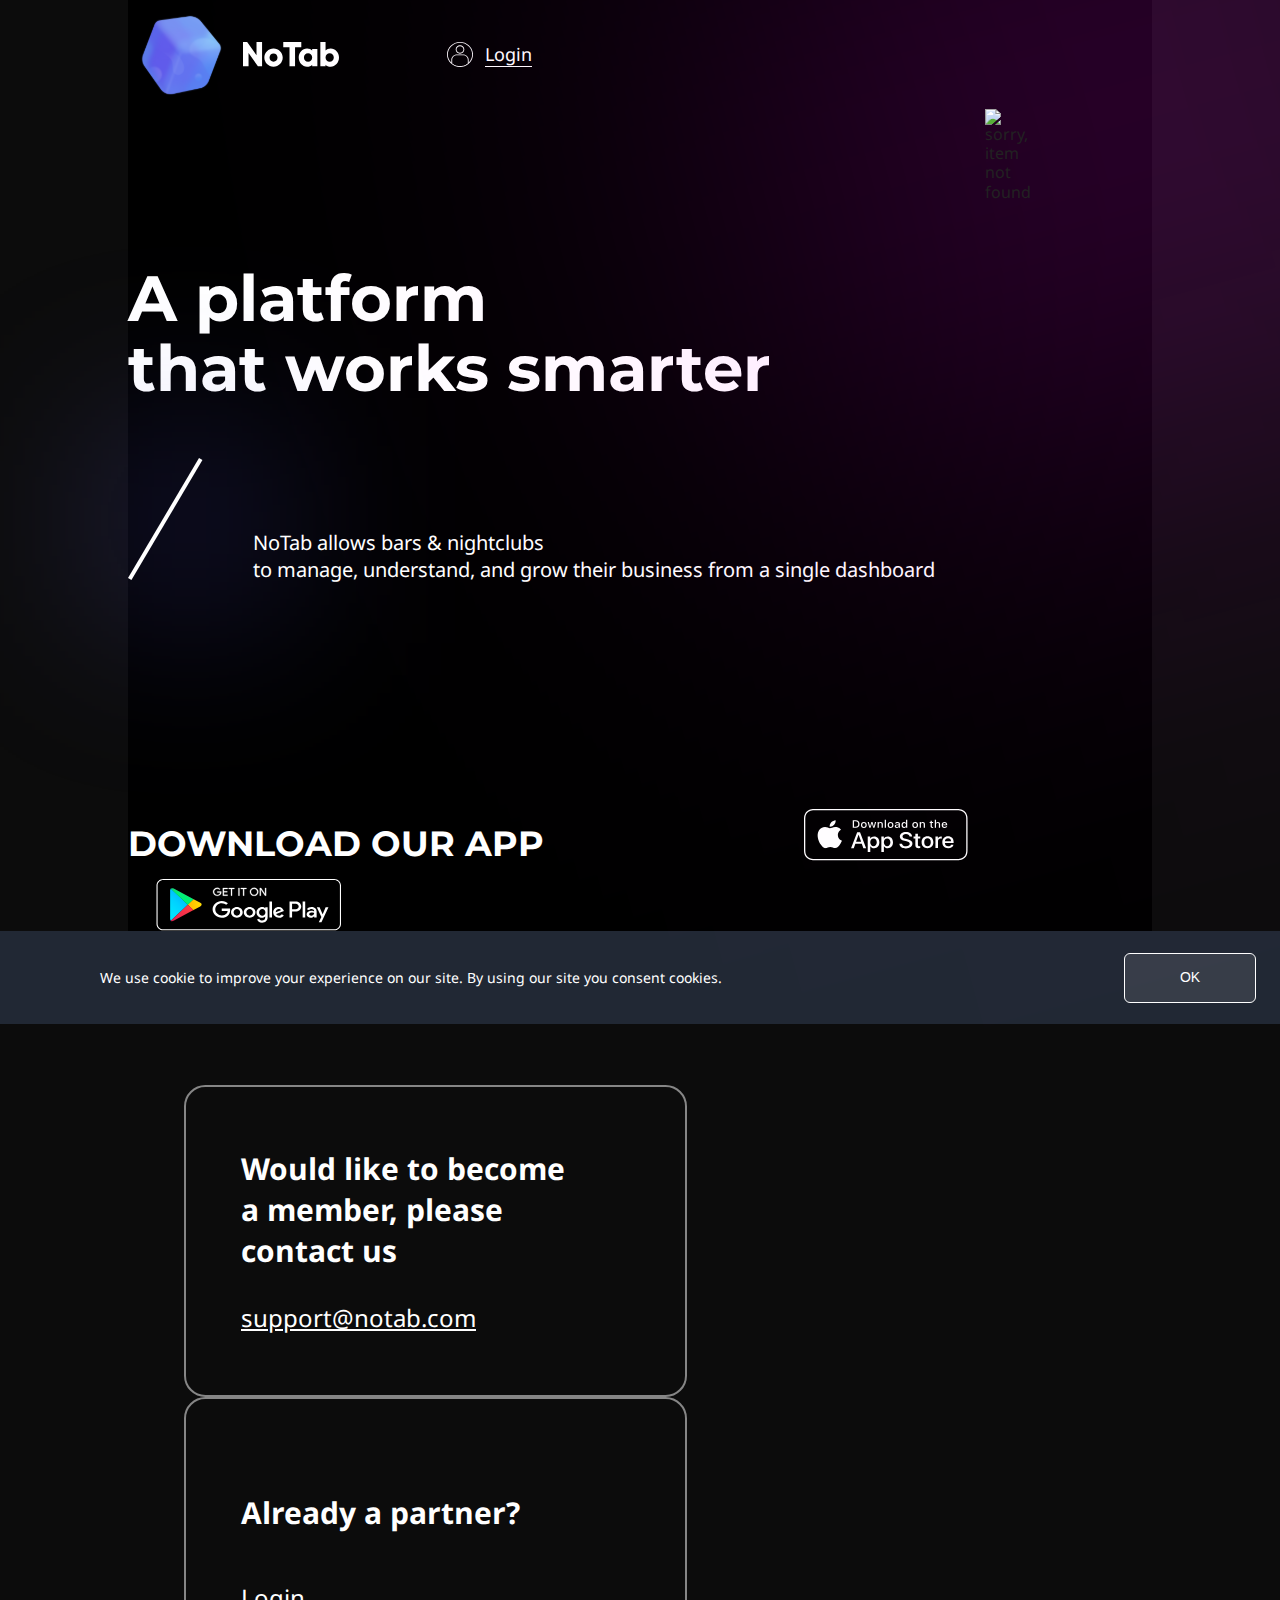
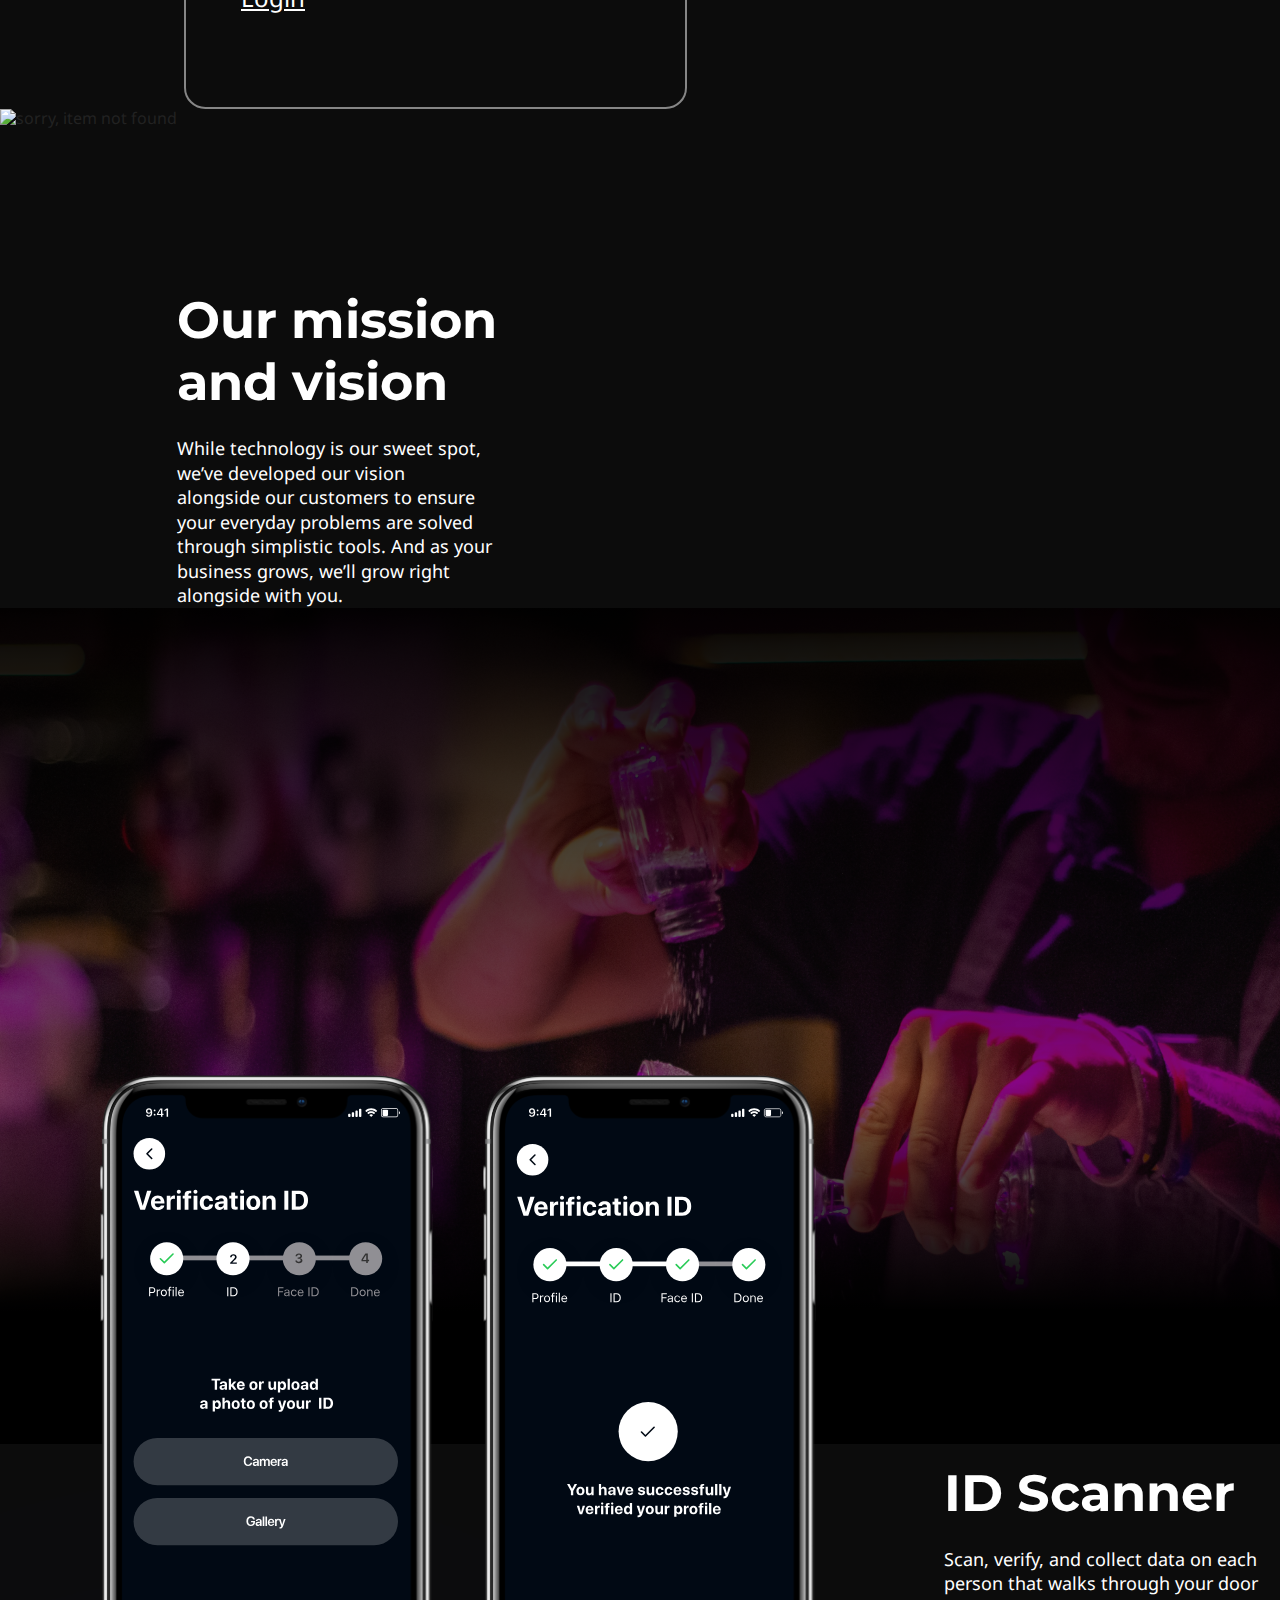
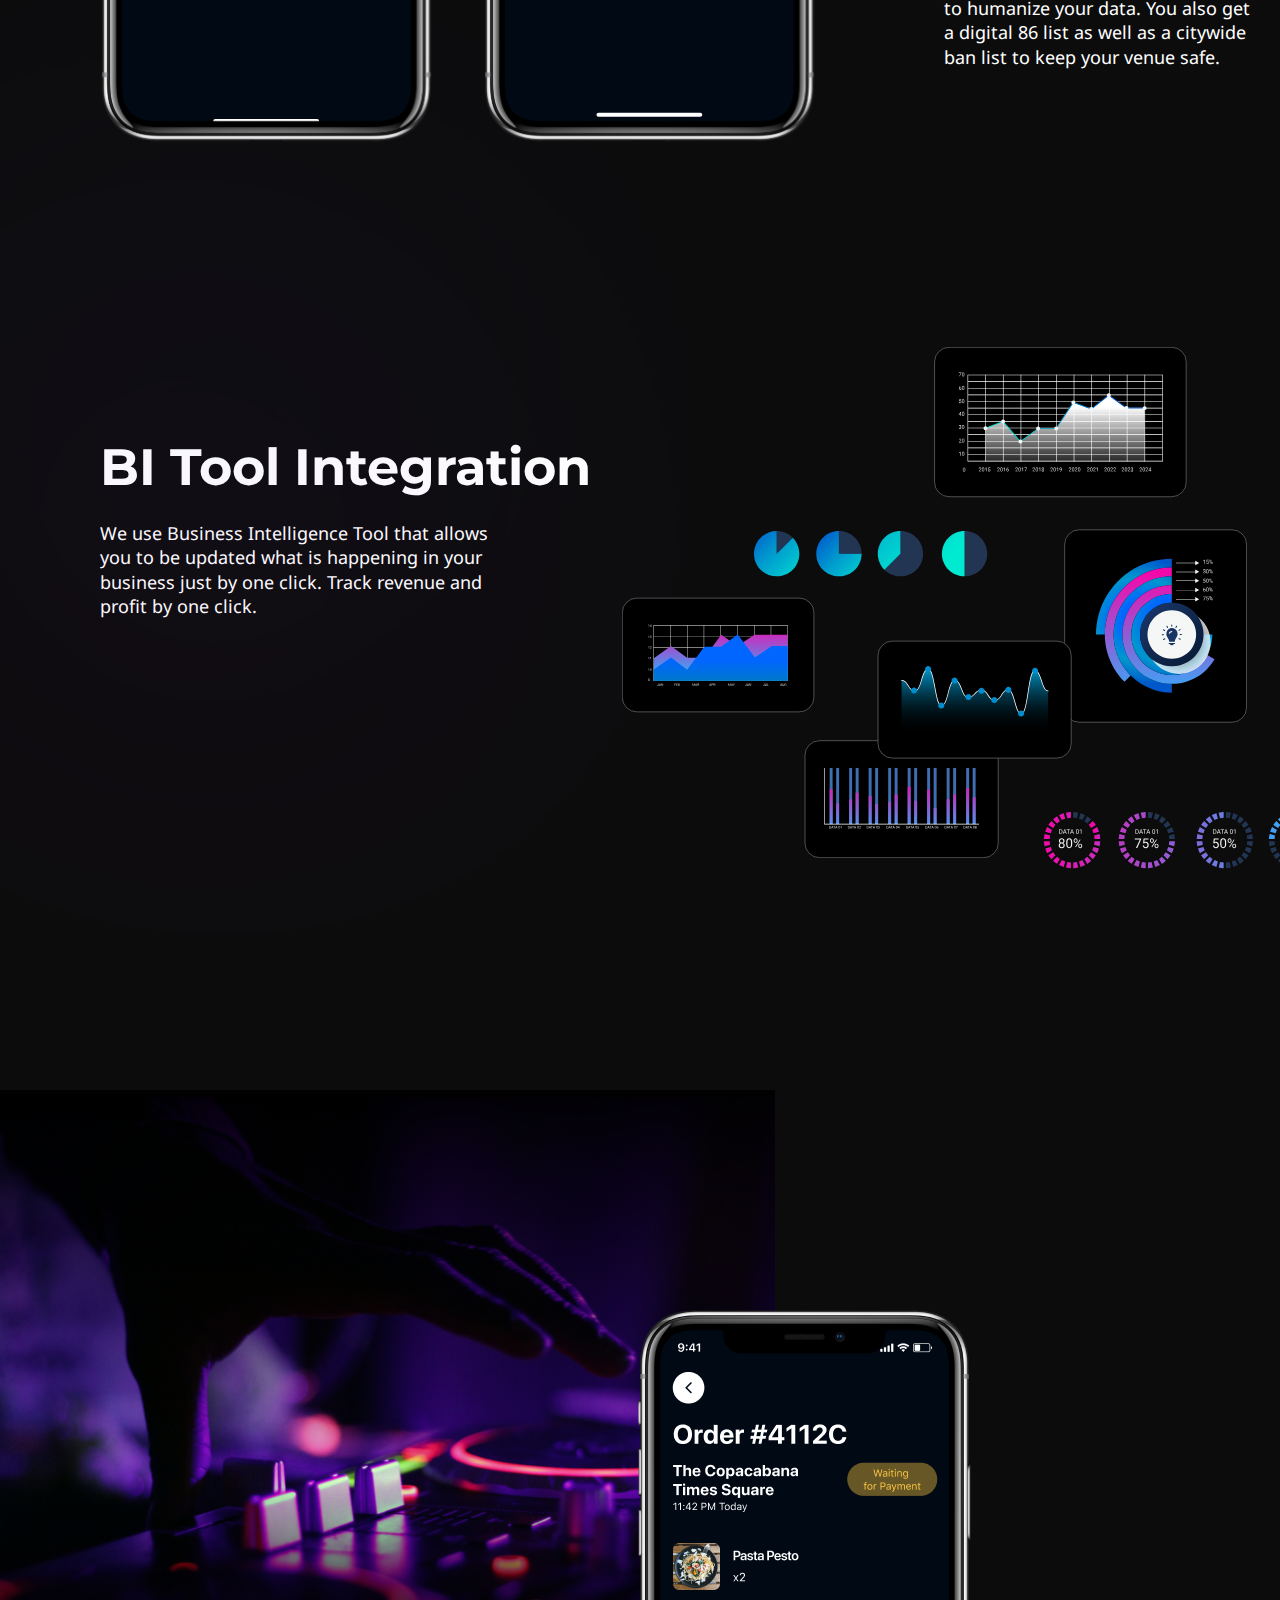
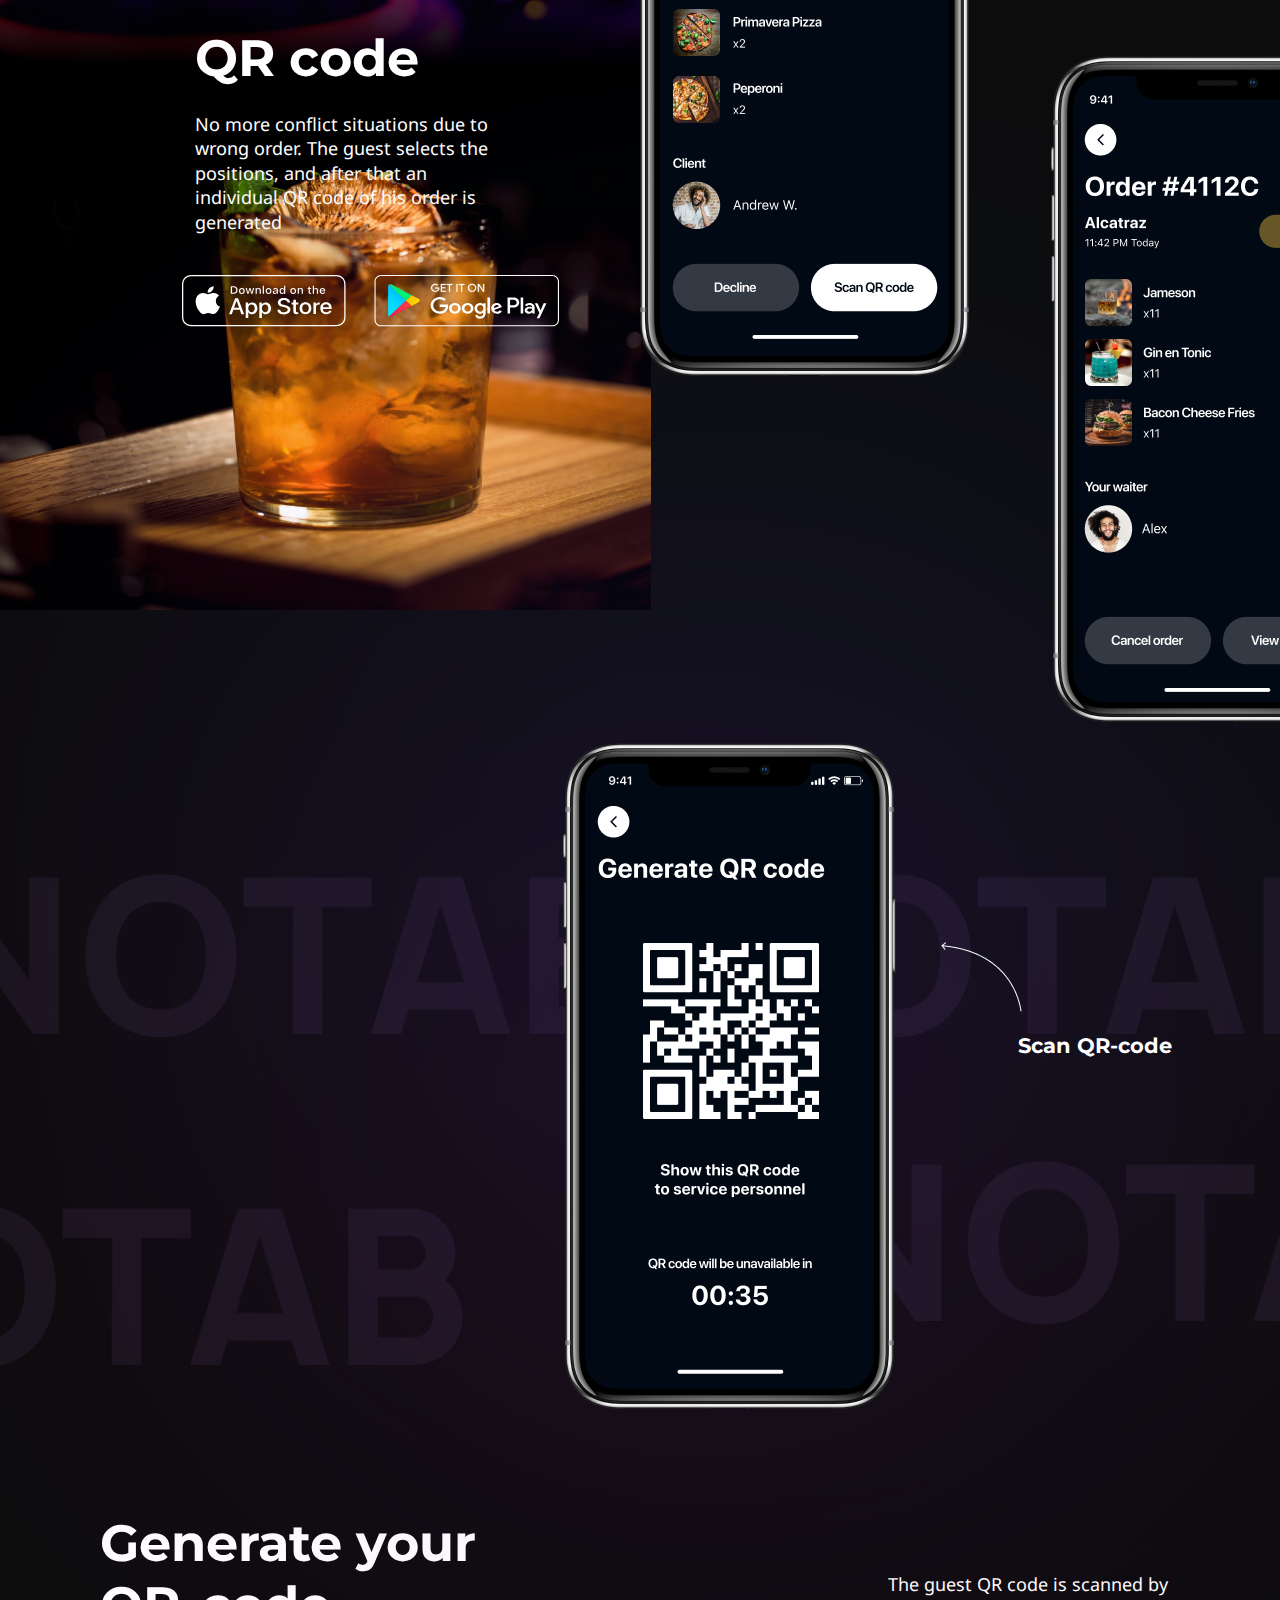
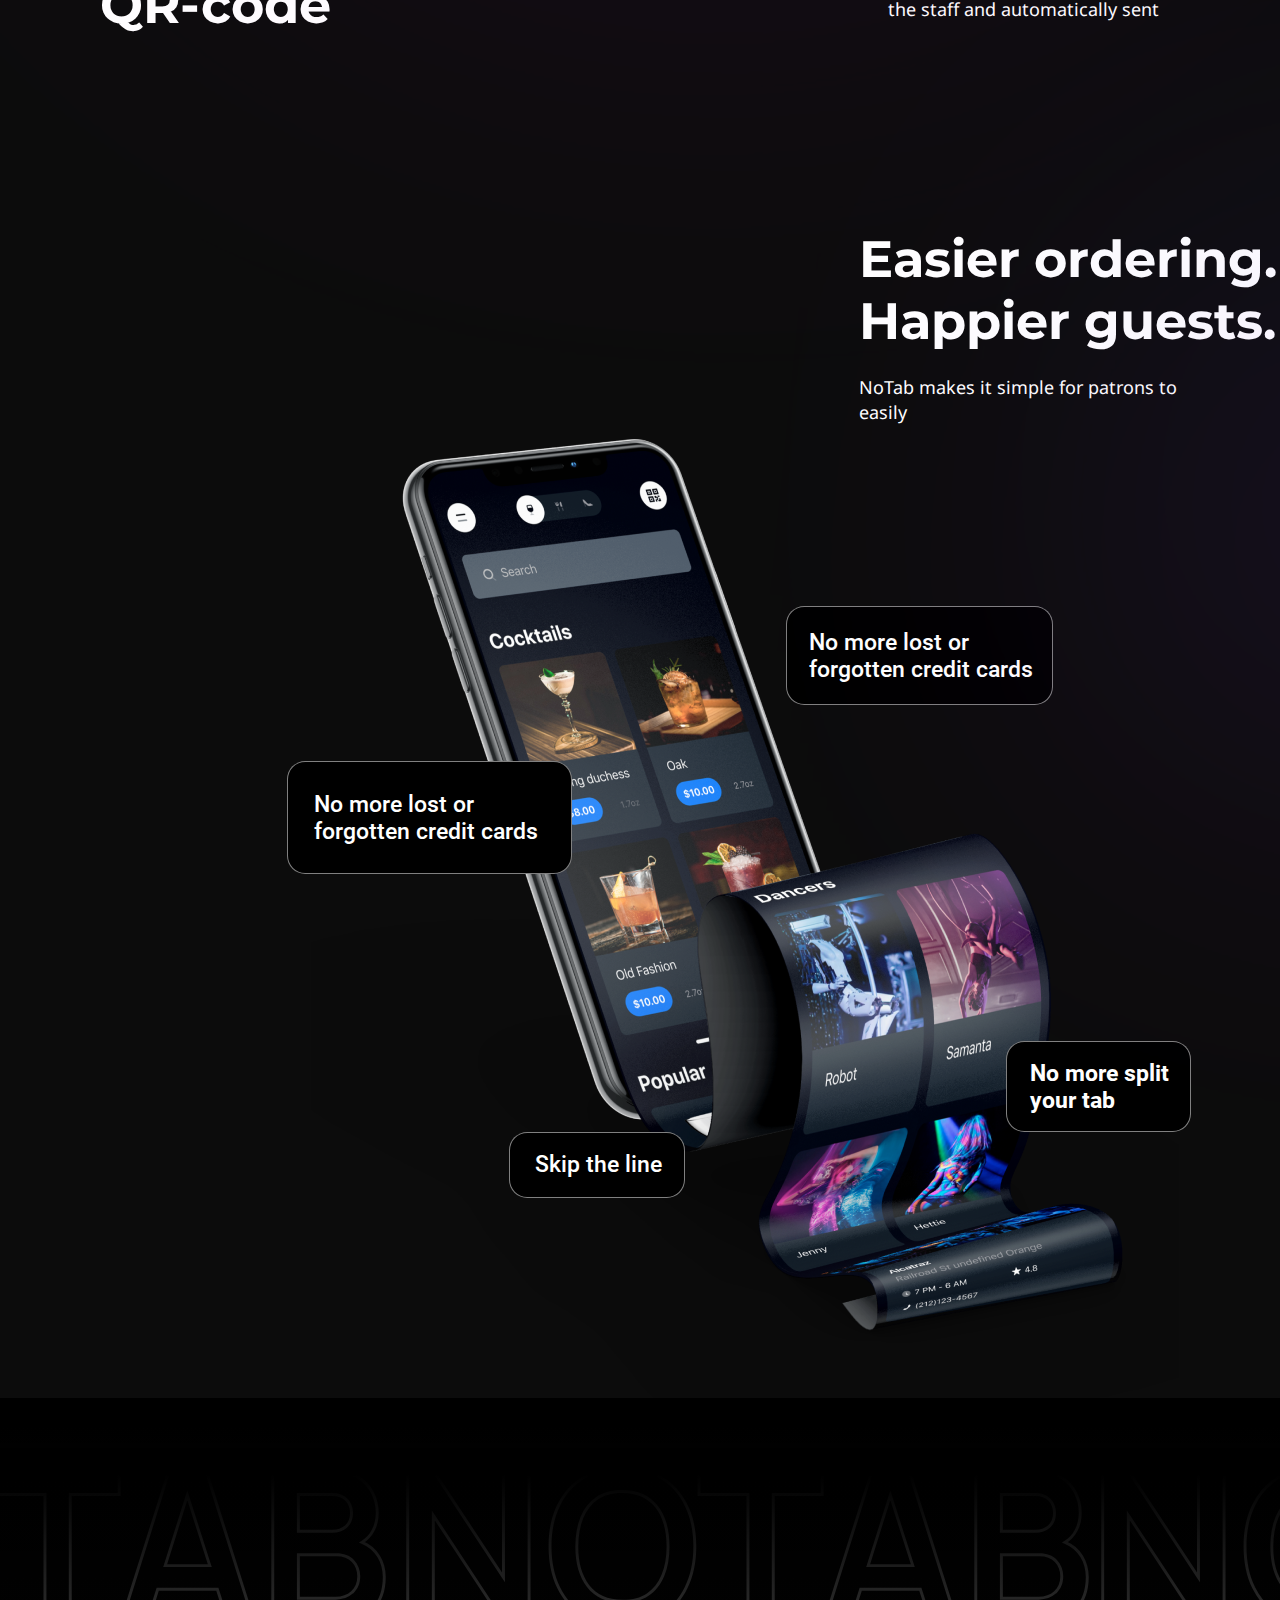
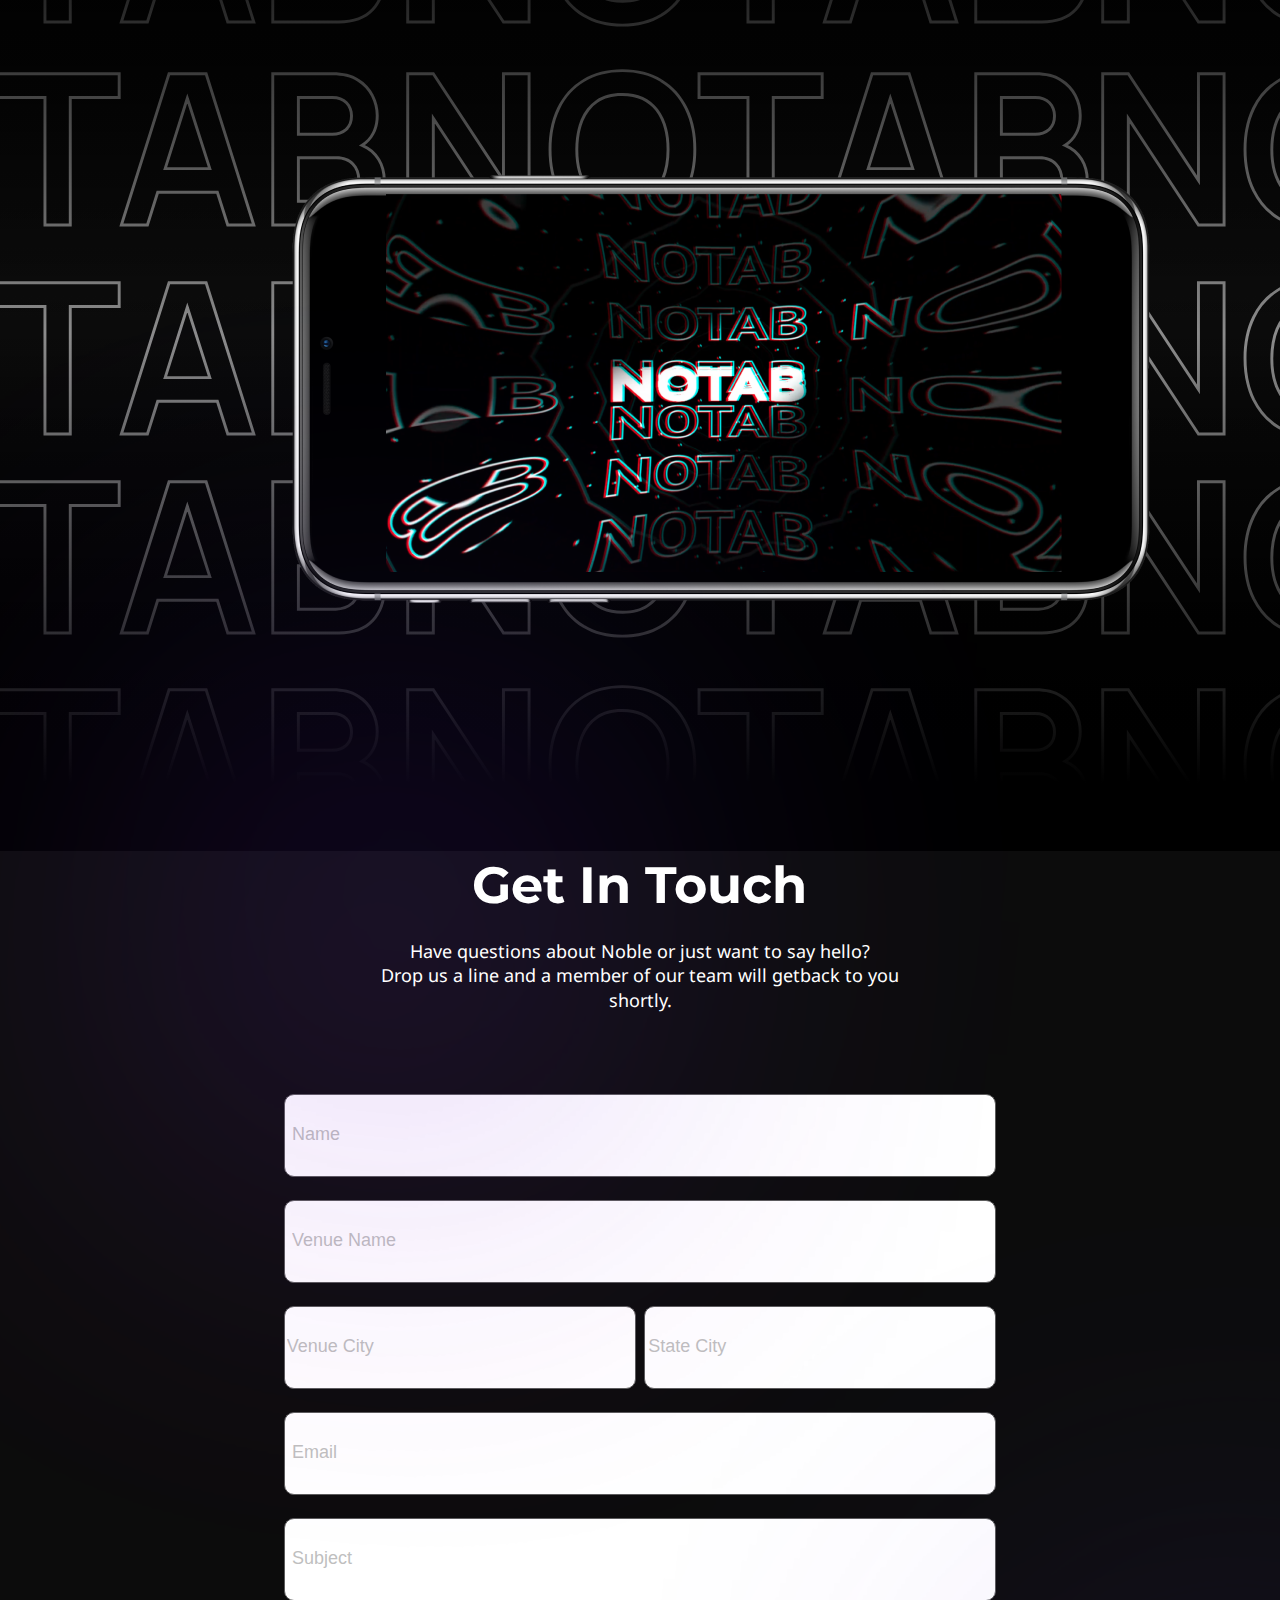
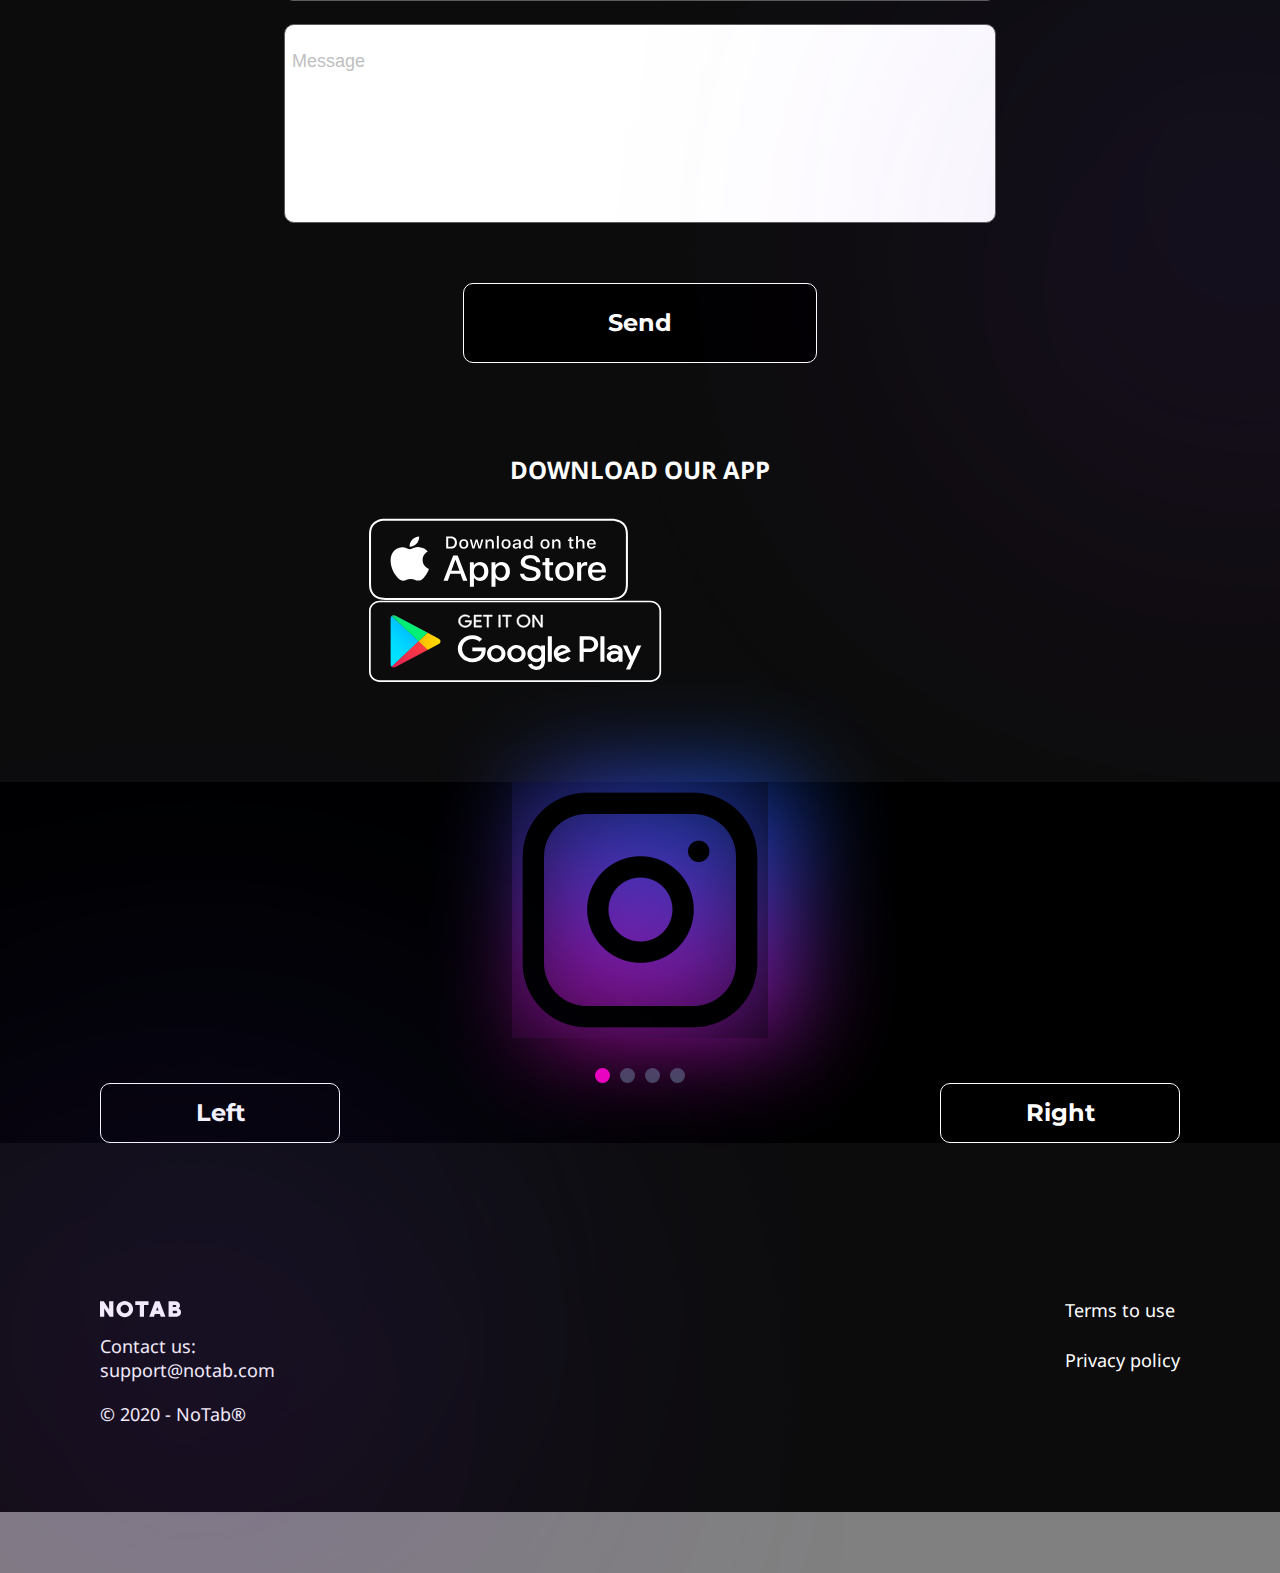
==== commit a5c05515: "adaptive work start" ====
--- a/index.html
+++ b/index.html
@@ -8,6 +8,7 @@
     <title>Document</title>
     <link rel="stylesheet" href="./css/reset.css">
     <link rel="stylesheet" href="./css/style.css">
+    <link rel="stylesheet" href="./css/adaptive.css">
 </head>
 <body>
  <div class="wrapper">
@@ -54,7 +55,7 @@
                                  <img src="./img/svg/intro-textBlock-img.svg" alt="sorry, item not found" class="intro__textBlock-item-2-ico">
                              </div>
                              <p class="intro__textBlock-item-2-text">
-                                 NoTab allows bars & nightclubs <br> to manage, understand, and grow <br> their business from a single dashboard
+                                 NoTab allows bars & nightclubs <br> to manage, understand, and grow their business from a single dashboard
                              </p>
                          </div>
                      </div>
--- a/css/style.css
+++ b/css/style.css
@@ -79,7 +79,6 @@
     background-color: gray;
 }
 
-/*HEADER STYLE START*/
 .wrapper {
     position: relative;
     width: 100%;
@@ -87,6 +86,8 @@
     margin: auto;
     background: #0c0c0c;
 }
+
+/*HEADER STYLE START*/
 
 .header__wrapper {
     width: 80%;
@@ -151,7 +152,7 @@
 }
 .intro__textBlock {
     min-height: 700px;
-    /*background: url("../img/intro-ifon.png") no-repeat right;*/
+
 }
 .intro__textBlock-item-1 {
     padding-top: 154px;
--- a/css/adaptive.css
+++ b/css/adaptive.css
@@ -0,0 +1,135 @@
+/***/ /*означает, что строка изменена или создана*/
+
+@media only screen and (max-width: 1100px) {
+
+    /*HEADER STYLE START*/
+    .header__wrapper {
+        width: 92%; /*15+345+15 = 375*/
+        flex-wrap: nowrap;
+    }
+    .header__cube-svg { /*синий кубик изменен размер*/
+        width: 51.73px; /***/
+        height: 52.69px;
+    }
+
+    .header__noTab-text { /*изменен размер самой натписи NoTab*/
+        width: 46.41px; /***/
+        height: 11.96px; /***/
+    }
+
+    .header__nav {
+        padding-left: 185px; /*108 (205)*/
+    }
+    .header__nav-item-logo {
+        display: none; /***/
+    }
+
+    .header__nav-item-link {
+        font-size: 14px; /***/
+    }
+    /*HEADER STYLE END***************************************************/
+
+    /*INTRO STYLE START*/
+    .intro__wrapper { /*почти тоже самое, что и в классе header__wrapper надо будет объединить*/
+        width: 92%; /***/
+        max-width: 1240px;
+        margin: auto; /*выставляет див с этим классом по центру в его родителе*/
+        display: flex;
+        flex-direction: column; /*ОТЛИЧИЕ от  header__wrapper */
+        justify-content: flex-start;
+        flex-wrap: wrap; /*дарует возможность переноса по строкам контента*/
+        background-color: black;
+    }
+    .intro__wrapper-1 {
+        display: flex;
+        flex-direction: row;
+    }
+    .intro__textBlock {
+        min-height: 323px; /*700*/
+
+    }
+    .intro__textBlock-item-1 {
+        padding-top: 98.31px; /*154*/
+        width: 207px; /***/
+        height: 120px; /***/
+    }
+    .intro__textBlock-item-1-text {
+        font-size: 35px; /***/
+        line-height: 40px; /***/
+    }
+
+    .intro__imgBlock { /*контейнер для градиента и картики айфона*/
+        position: relative;
+        padding-left: 15px; /*погонядлось в figma 180*/
+    }
+    .intro__imgBlock-ico {  /*сама картинка айфона*/
+        margin-top: 82px; /***/
+        width: 161px; /***/
+        height: 323px; /***/
+    }
+    .intro_imgBlock-gradient { /*градиент собственно*/
+        width: 363.95px; /***/
+        height: 430.08px; /***/
+        left: -150px; /***/
+        top: 22px; /***/
+        background: rgba(250, 0, 255, 0.5); /***/
+        filter: blur(250px);
+        transform: rotate(-90.69deg); /***/
+    }
+    .intro__textBlock-item-2 {
+        padding-top: 125px; /*55*/
+    }
+    .intro__textBlock-item-2-gradient { /*контейнер для градиента*/
+        margin-bottom: 32px; /***/
+        margin-right: 185px; /***/
+        height: 74px; /***/
+        width: 74px; /***/
+    }
+    .intro__textBlock-item-2-img { /*контейнер картинки-линии*/
+        display: none; /***/
+    }
+    .intro__textBlock-item-2-text {
+        width: 240px; /***/
+        height: 88px; /***/
+        font-style: normal; /***/
+        font-weight: 400; /***/
+        font-size: 16px; /***/
+        line-height: 22px; /***/
+    }
+    .intro__footer {
+        width: 92%; /***/
+        margin-top: 113px; /***/
+        display: flex;
+        flex-direction: row;
+        align-items: center;
+        justify-content: center;
+        flex-wrap: wrap;
+    }
+    .intro__footer-item-1 {
+       min-width: 283px; /***/
+    }
+    .intro__footer-item-1-text {
+        font-size: 24px; /***/
+        line-height: 29px; /***/
+
+    }
+    .intro__footer-item-2 {
+        margin-top: 34px; /***/
+        padding-left: 0; /***/
+    }
+    .intro__footer-item-2-ico {
+        width: 185px; /***/
+        height: 60px; /***/
+    }
+
+    .intro__footer-item-3 {
+        margin-top: 24px; /***/
+        padding-left: 0; /***/
+    }
+
+    .intro__footer-item-3-ico {
+        width: 185px; /***/
+        height: 60px; /***/
+    }
+    /*INTRO STYLE END*/
+}
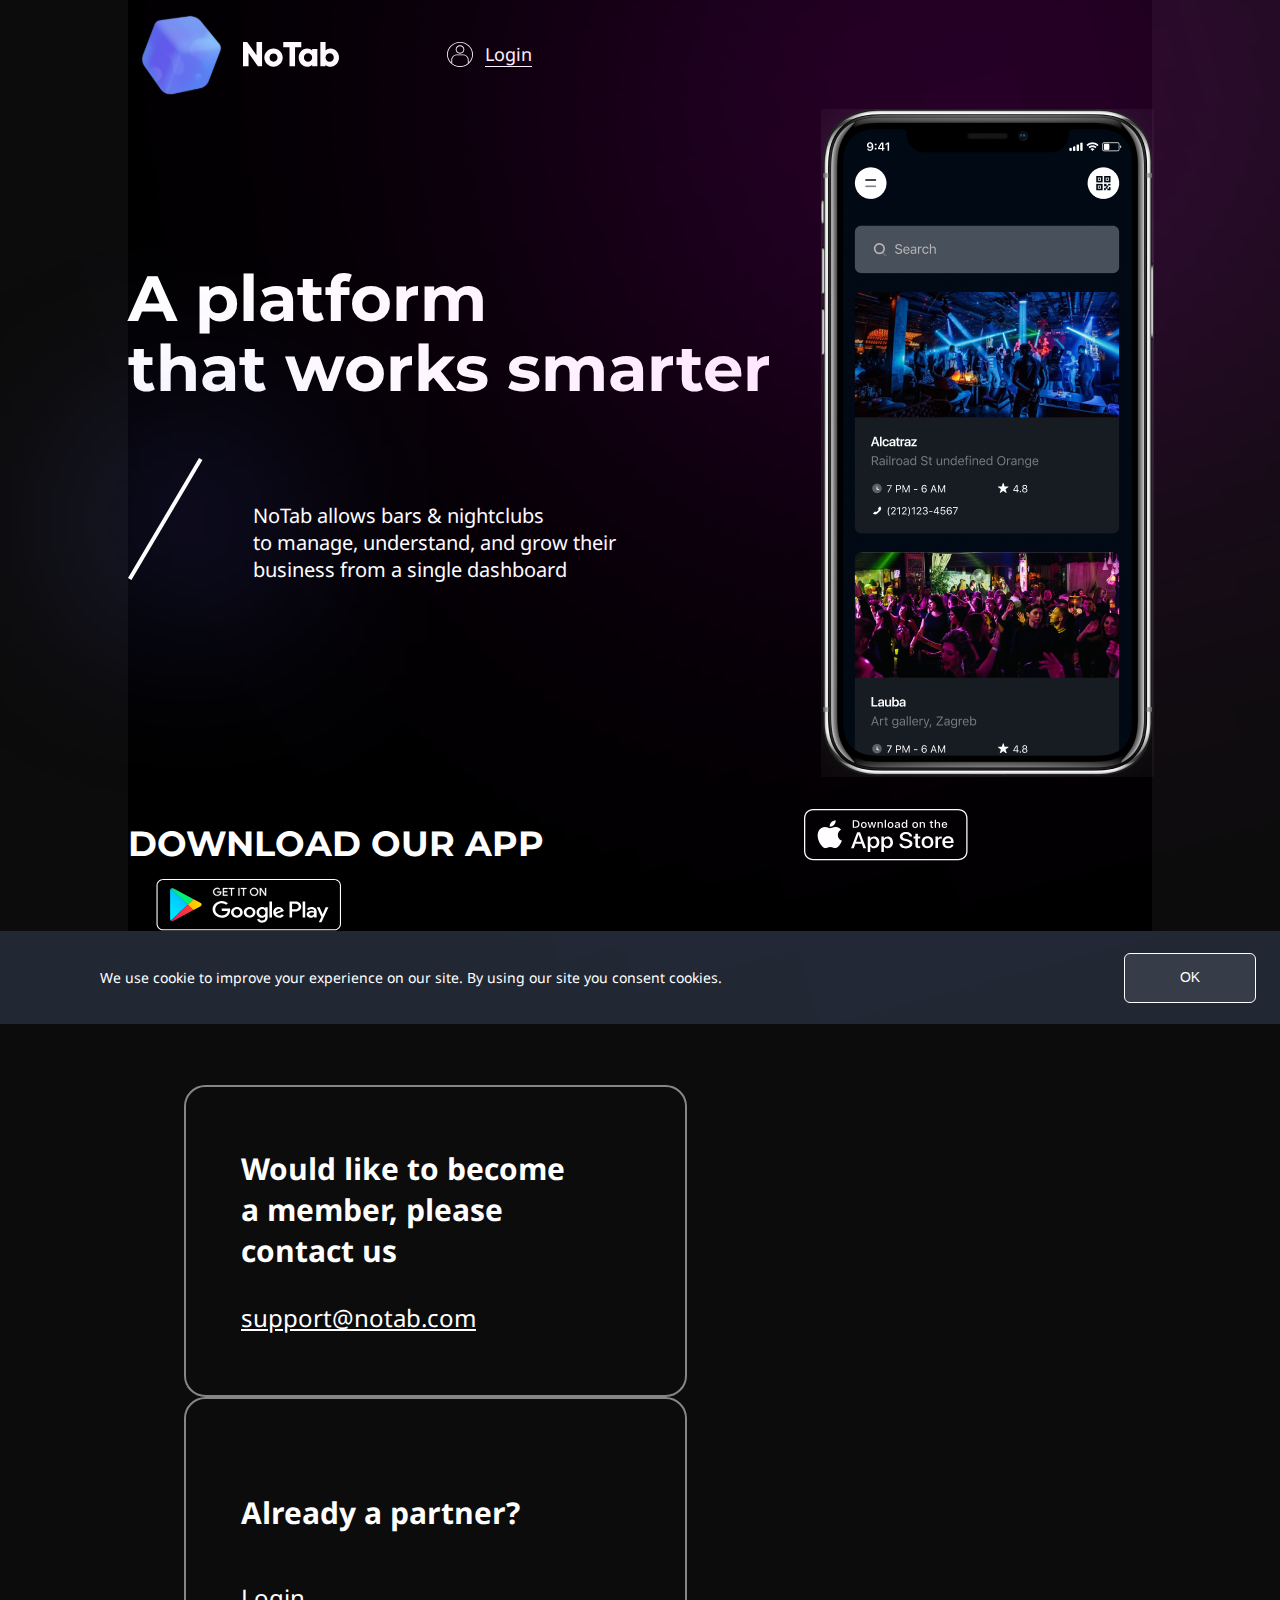
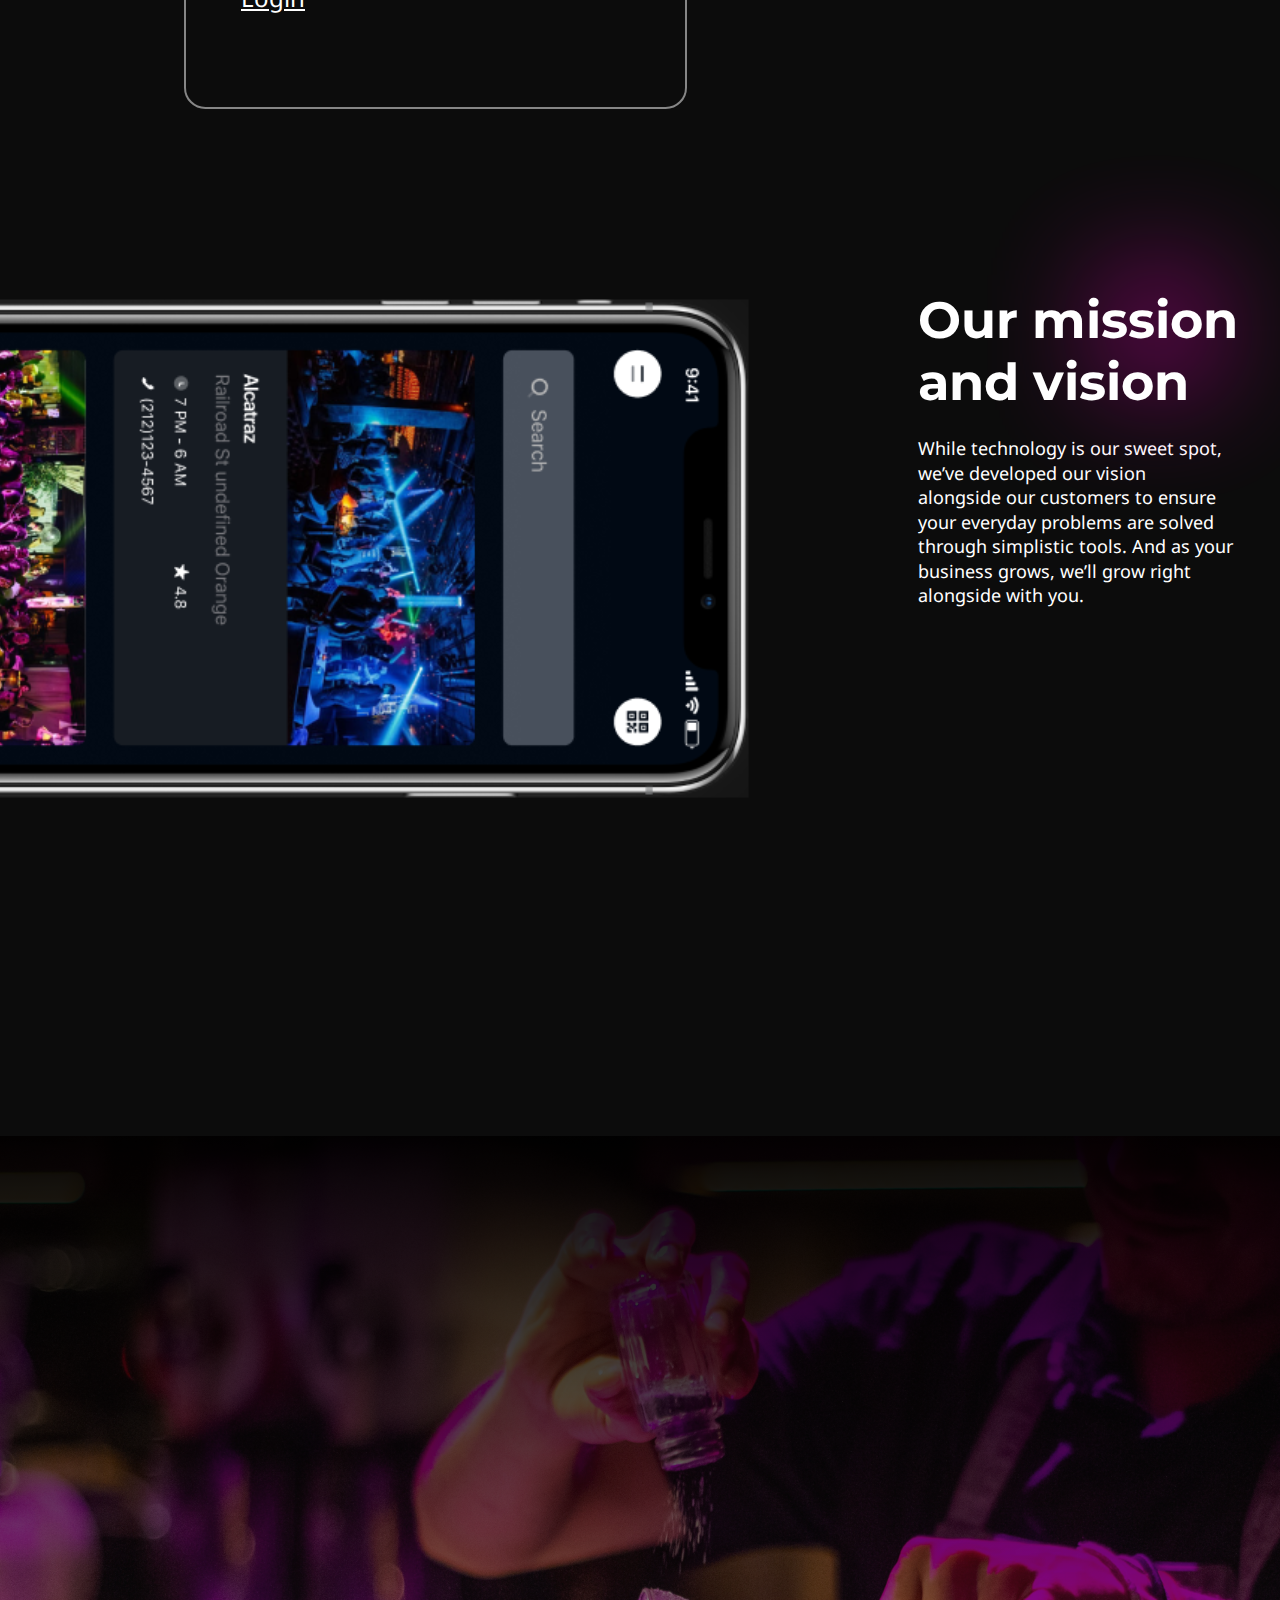
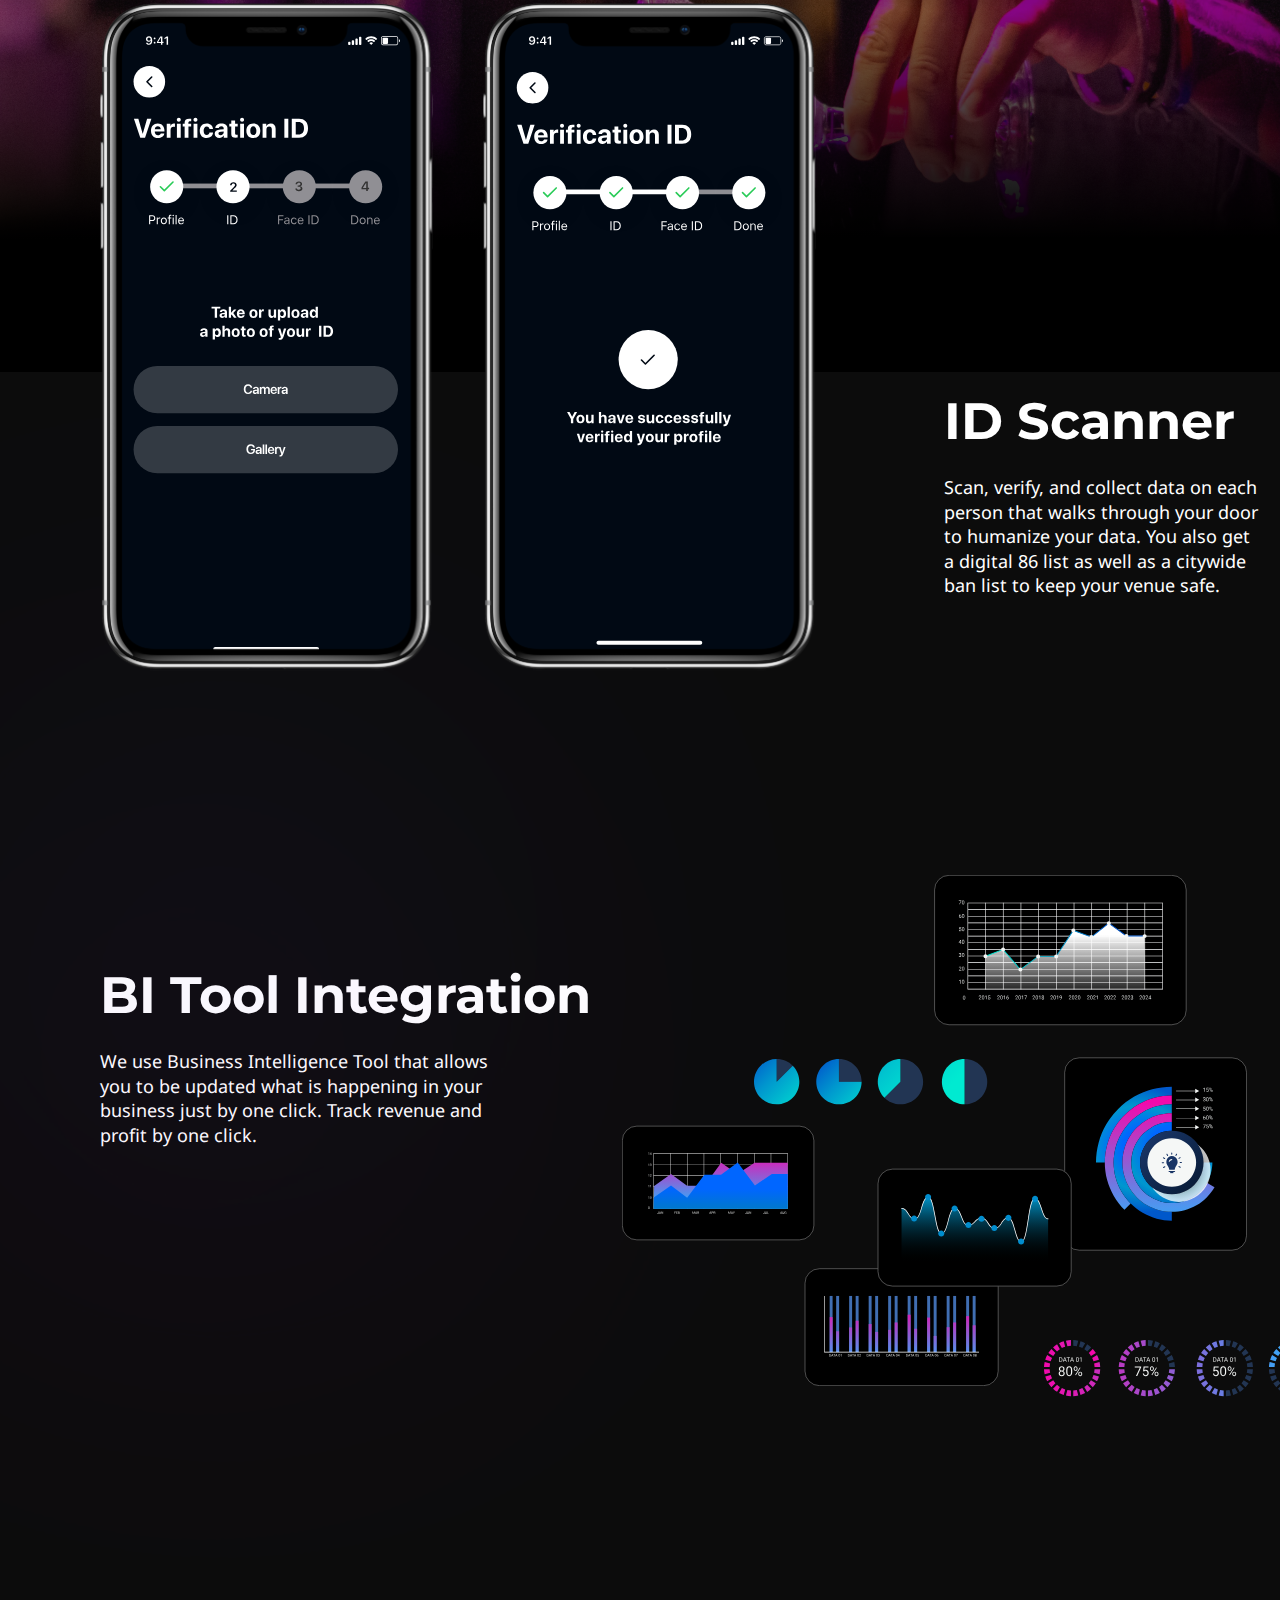
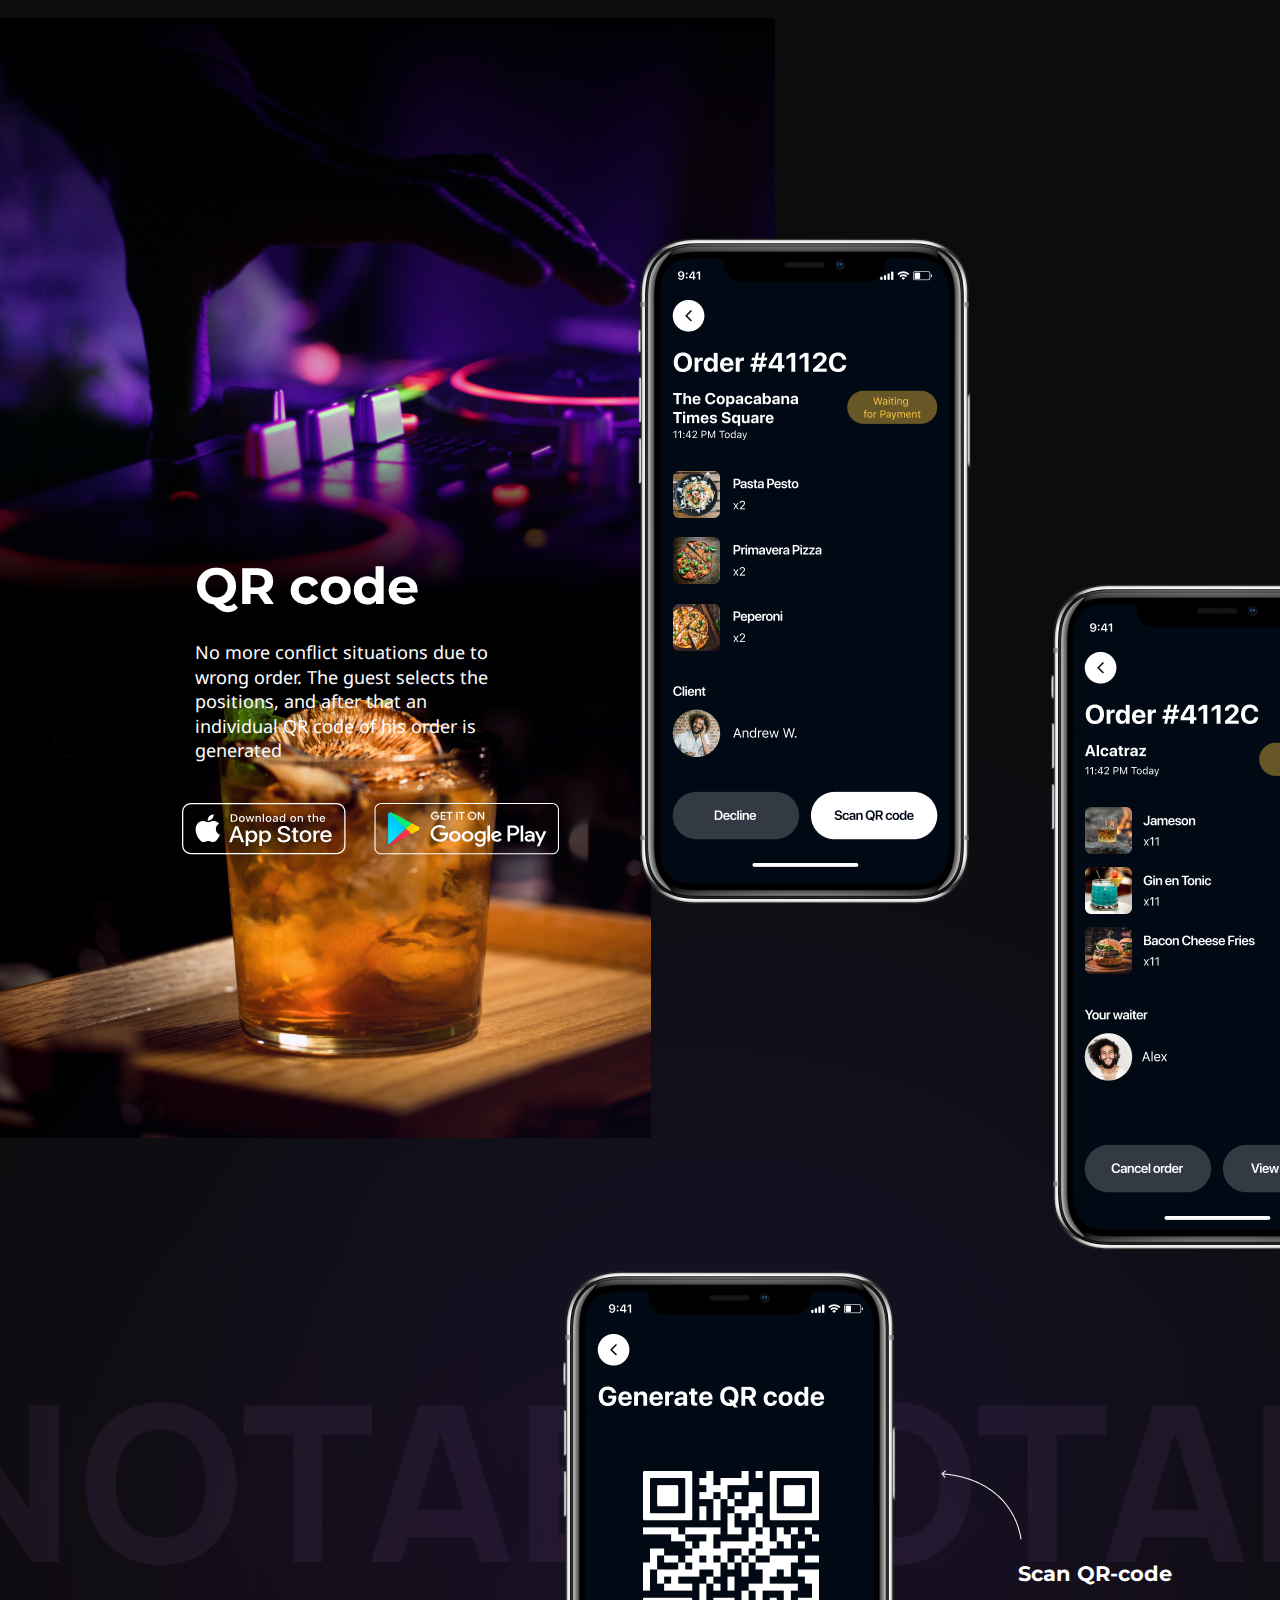
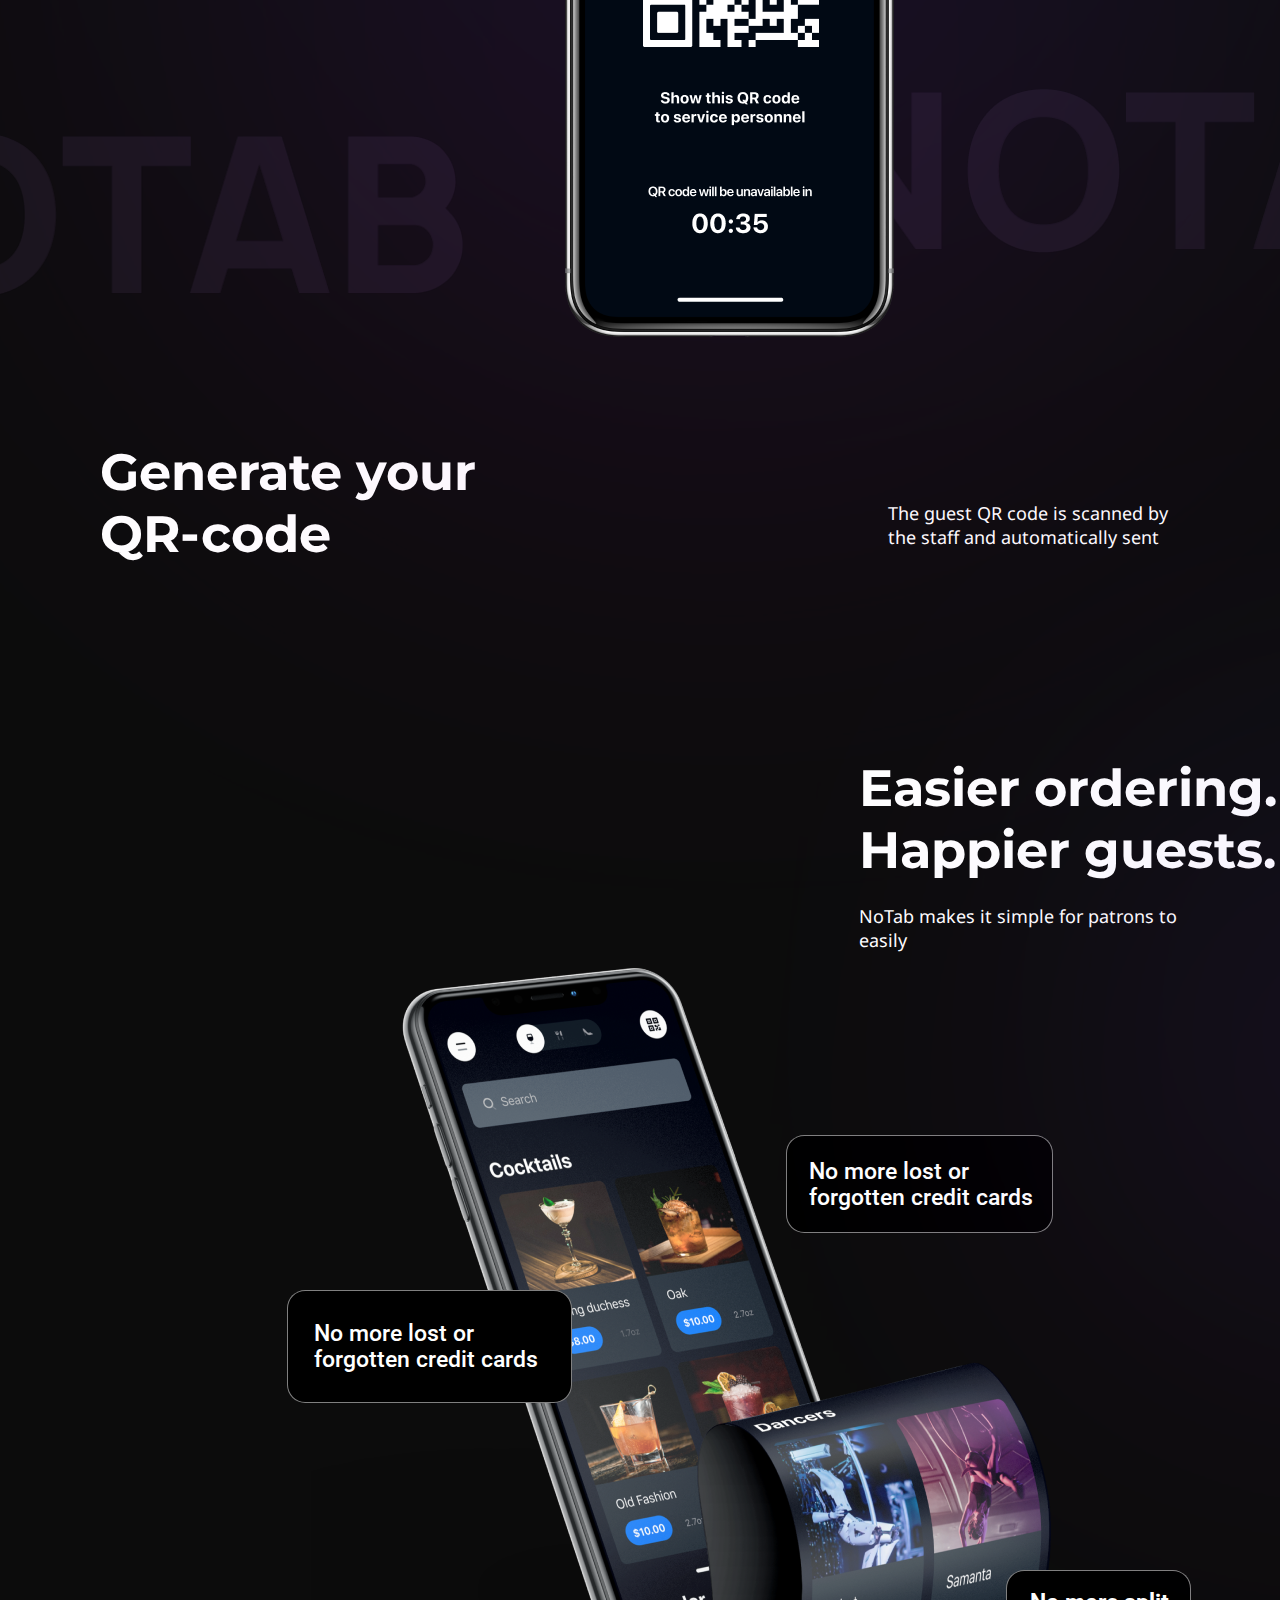
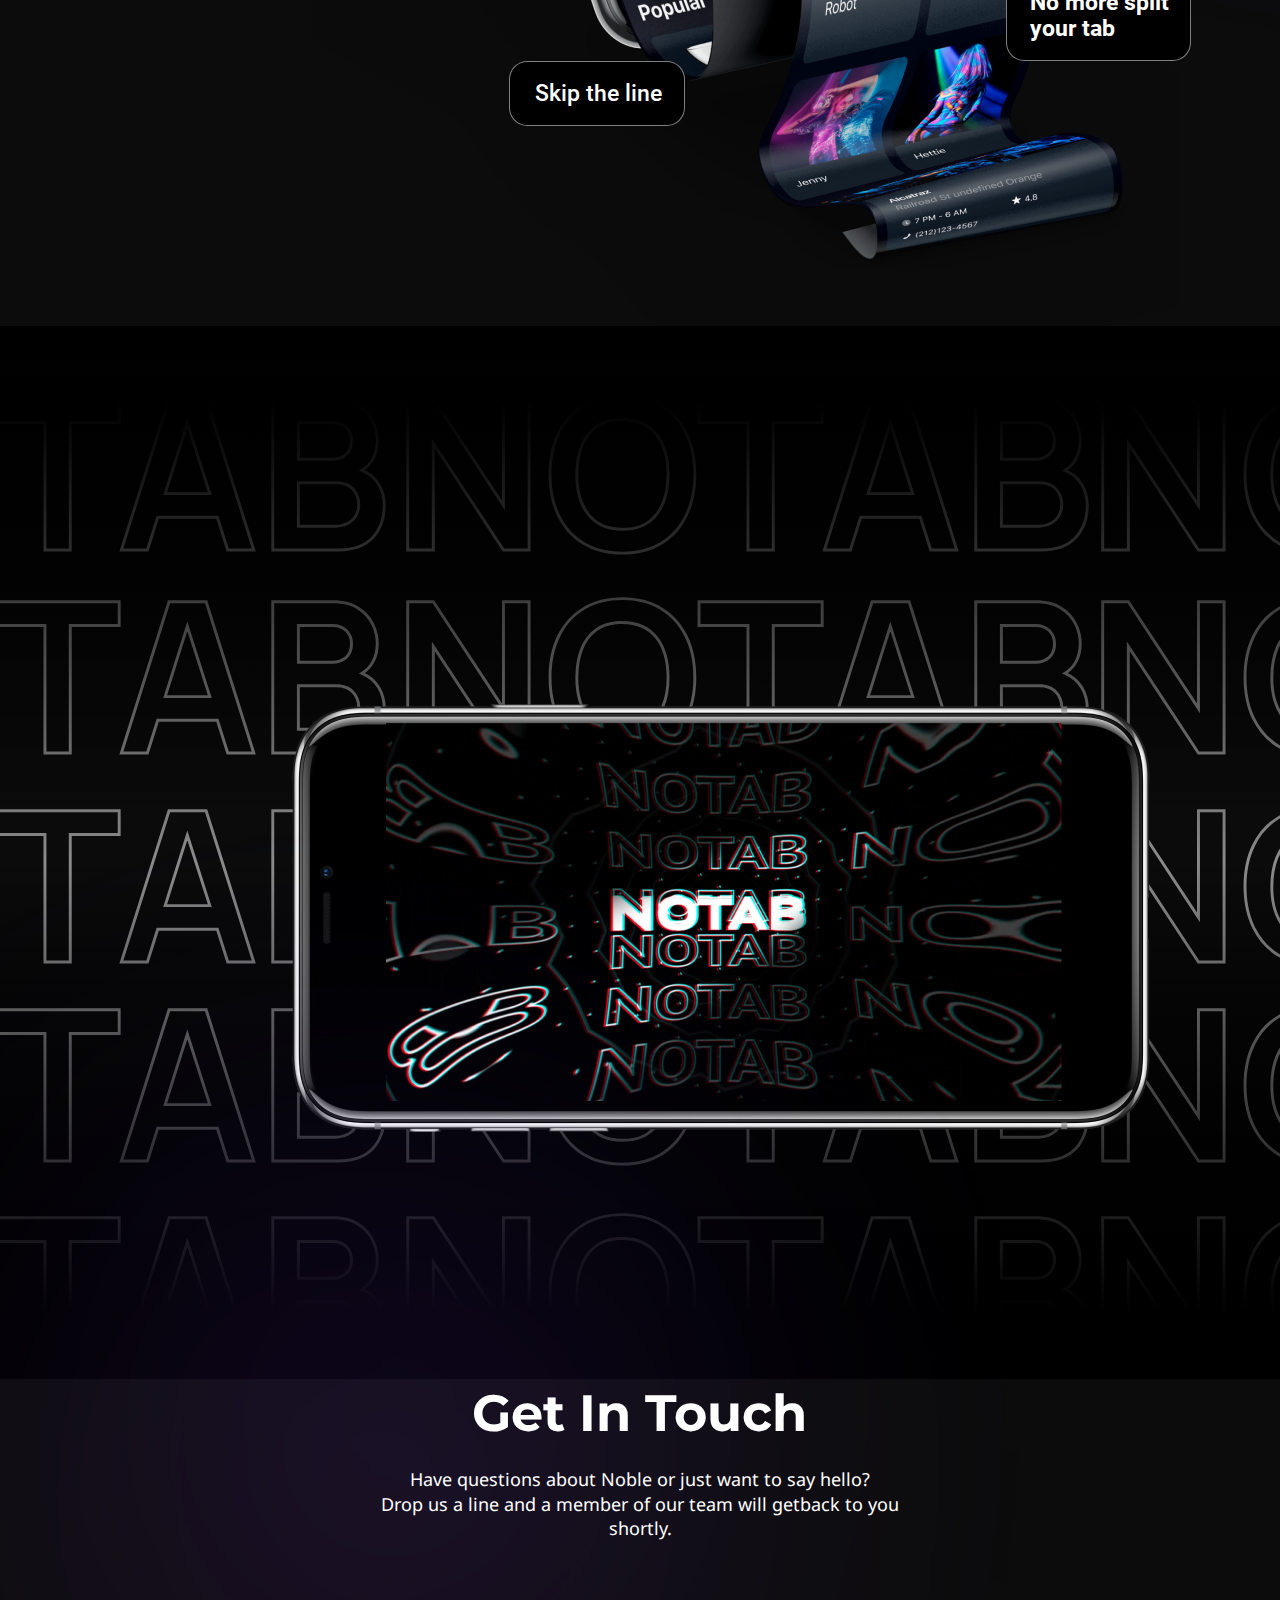
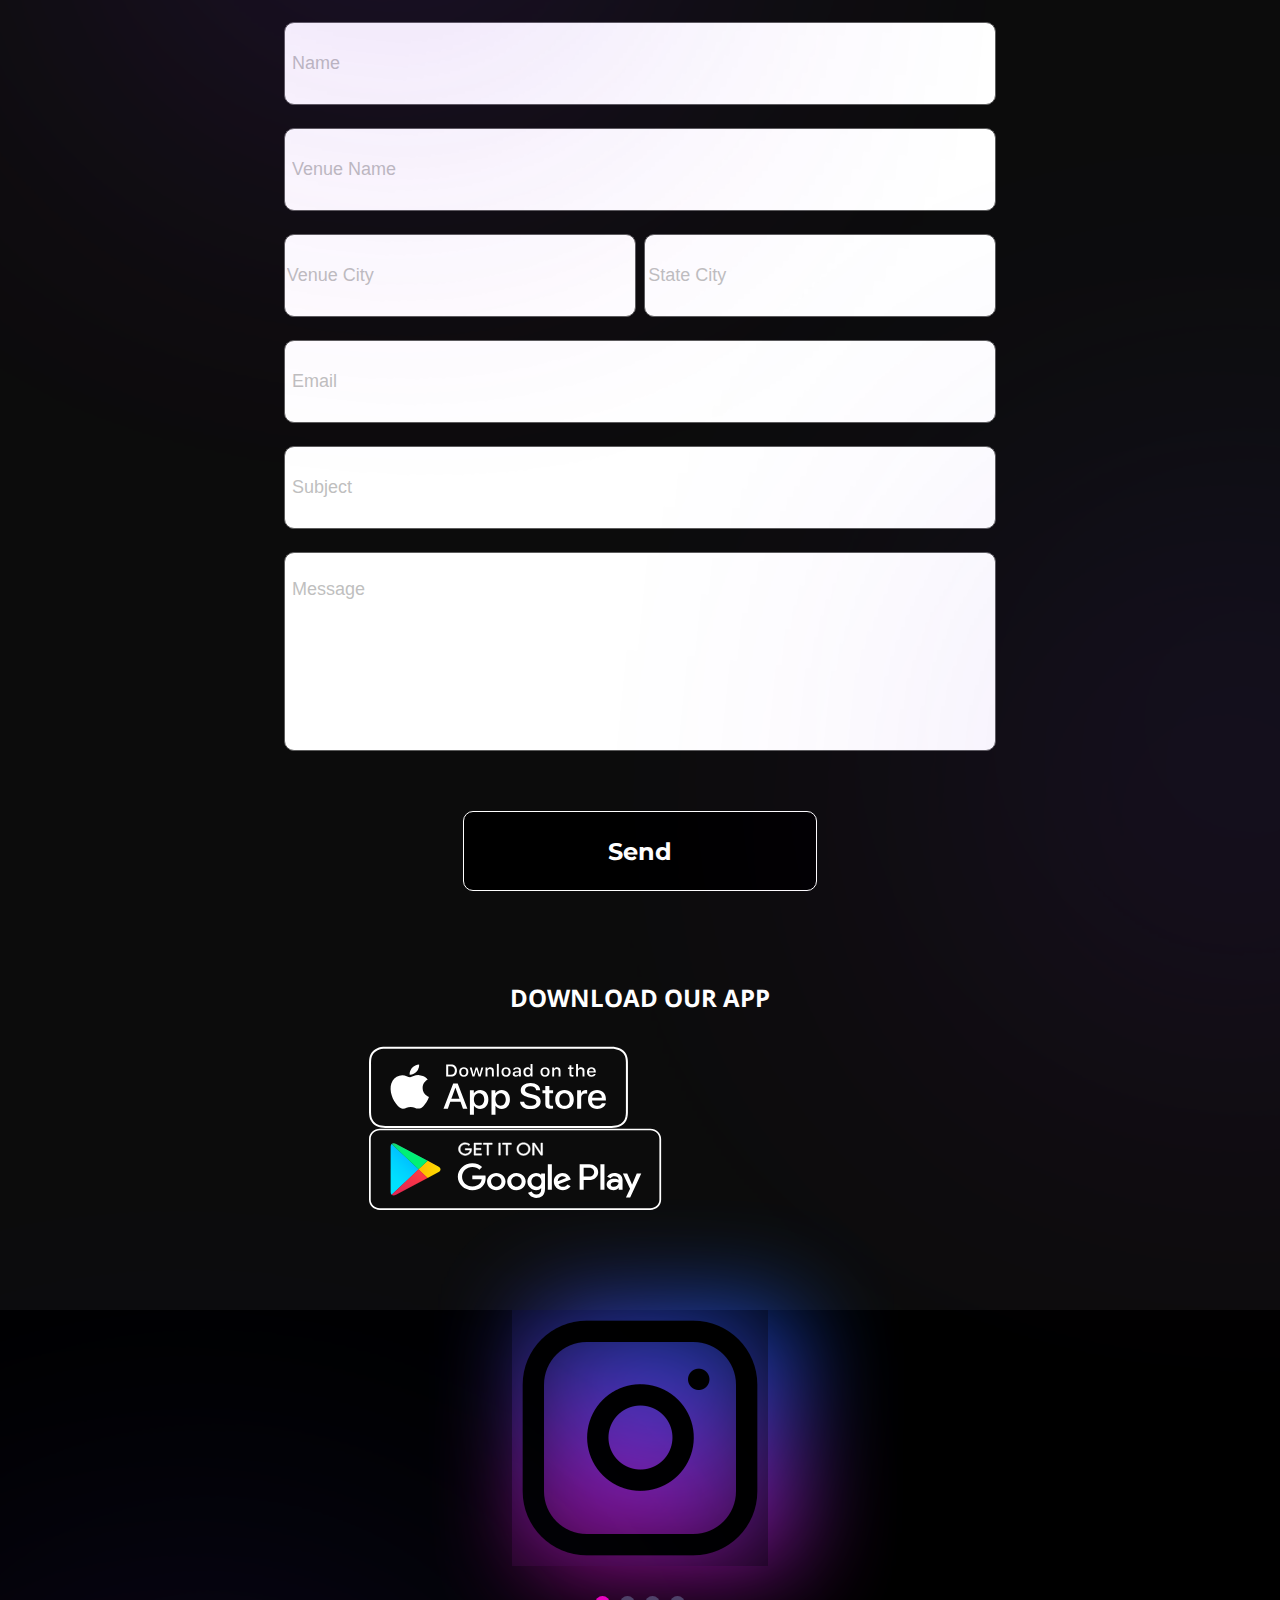
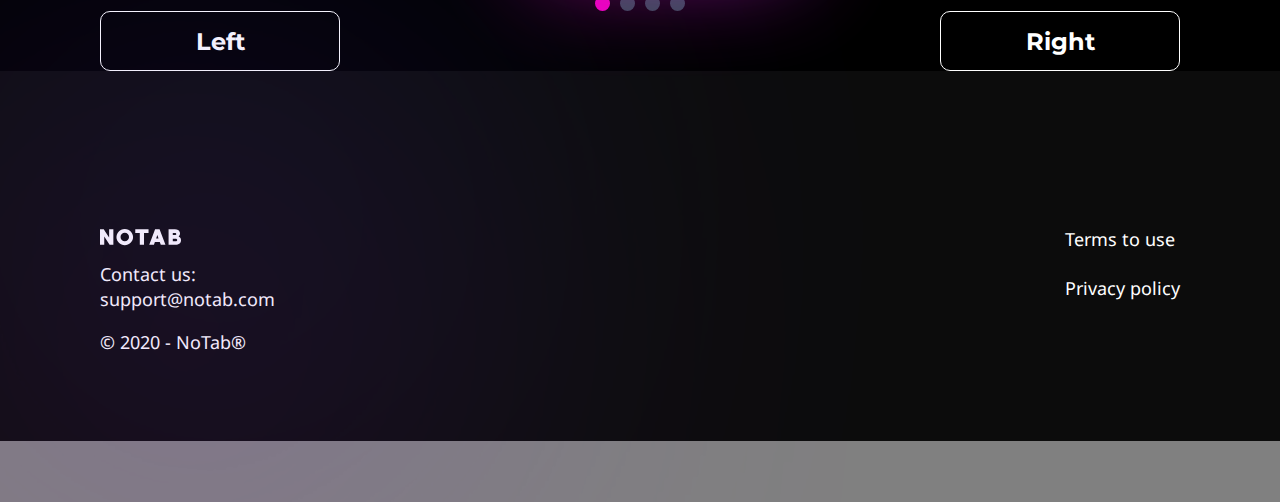
==== commit 395c0e9c: "refactoring of missions section" ====
--- a/index.html
+++ b/index.html
@@ -61,7 +61,7 @@
                      </div>
                      <div class="intro__imgBlock">
                          <div class="intro_imgBlock-gradient"></div>
-                         <img src="./img/svg/intro-iphon.svg" alt="sorry, item not found" class="intro__imgBlock-ico">
+                         <img src="./img/intro-iphone.png" alt="sorry, item not found" class="intro__imgBlock-ico">
                      </div>
                  </div>
                  <div class="intro__footer">
@@ -83,52 +83,55 @@
                  </div>
              </div>
          </section>
-         <section class="cookie">
-             <div class="cookie__item-1">
-                 <p class="cookie__item-text">
-                     We use cookie to improve your experience on our site. By using our site you consent cookies.
-                 </p>
-             </div>
-             <div class="cookie__item-2">
-                 <button type="submit" class="cookie__item-button">Ok</button>
-             </div>
-         </section>
-         <section class="info__windows">
-             <div class="info__windows-wrap">
-                 <div class="info__window-wrap-border">
-                     <div class="info__window-mail">
-                         <p class="info__windows-text">
-                             Would like to become <br> a member, please  <br> contact us
-                         </p>
-                         <a href="/" class="info__windows-link">
-                             support@notab.com
-                         </a>
-                     </div>
-                 </div>
-                 <div class="info__window-wrap-border">
-                     <div class="info__windows-login">
-                         <p class="info__windows-text">
-                             Already a partner?
-                         </p>
-                         <a href="/" class="info__windows-link">
-                             Login
-                         </a>
-                     </div>
-                 </div>
-             </div>
-         </section>
-         <section class="mission">
-             <div class="mission__img">
-                 <img src="./img/svg/mission_iphone.svg" alt="sorry, item not found" class="mission__img-ico">
-             </div>
-             <div class="mission__text">
-                 <div class="mission__text-container">
-                     <p class="mission__text-title">Our mission and vision</p>
-                     <p class="mission__text-content">While technology is our sweet spot, we’ve developed our vision alongside
-                         our customers to ensure your everyday problems are solved through simplistic tools. And as your business grows, we’ll grow right alongside with you. </p>
-                 </div>
-             </div>
-         </section>
+        <section class="combiner">
+            <section class="cookie">
+                <div class="cookie__item-1">
+                    <p class="cookie__item-text">
+                        We use cookie to improve your experience on our site. By using our site you consent cookies.
+                    </p>
+                </div>
+                <div class="cookie__item-2">
+                    <button type="submit" class="cookie__item-button">Ok</button>
+                </div>
+            </section>
+            <section class="info__windows">
+                <div class="info__windows-wrap">
+                    <div class="info__window-wrap-border-1">
+                        <div class="info__window-mail">
+                            <p class="info__windows-text">
+                                Would like to become <br> a member, please  <br> contact us
+                            </p>
+                            <a href="/" class="info__windows-link">
+                                support@notab.com
+                            </a>
+                        </div>
+                    </div>
+                    <div class="info__window-wrap-border-2">
+                        <div class="info__windows-login">
+                            <p class="info__windows-text">
+                                Already a partner?
+                            </p>
+                            <a href="/" class="info__windows-link">
+                                Login
+                            </a>
+                        </div>
+                    </div>
+                </div>
+            </section>
+            <section class="mission">
+                <div class="mission__img">
+                    <img src="./img/intro-iphone.png" alt="sorry, item not found" class="mission__img-ico">
+                </div>
+                <div class="mission__text">
+                    <div class="mission__text-container">
+                        <div class="mission__text-gradient"></div>
+                        <p class="mission__text-title">Our mission and vision</p>
+                        <p class="mission__text-content">While technology is our sweet spot, we’ve developed our vision alongside
+                            our customers to ensure your everyday problems are solved through simplistic tools. And as your business grows, we’ll grow right alongside with you. </p>
+                    </div>
+                </div>
+            </section>
+        </section>
          <section class="IDScanner">
              <div class="IDScanner__img">
                  <div class="IDScanner__img-gradient">
--- a/css/style.css
+++ b/css/style.css
@@ -215,6 +215,8 @@
     font-size: 20px;
     line-height: 27px;
     color: #FFFFFF;
+    width: 380px;
+    height: 81px;
 }
 .intro__footer {
     display: flex;
@@ -307,7 +309,7 @@
     justify-content: space-between;
 
 }
-.info__window-wrap-border {
+.info__window-wrap-border-1, .info__window-wrap-border-2 {
     width: 503px;
     height: 312px;
     border: 2px solid rgba(255, 255, 255, 0.5);
@@ -351,27 +353,47 @@
 /*MISSION STYLE START*/
 .mission {
     width: 100%;
-    max-width: 1440px;
-    min-height: 300px;
+    /*max-width: 1440px;*/
+    /*min-height: 300px;*/
     display: flex;
     flex-direction: row;
     flex-wrap: wrap;
 }
 .mission__img { /*контейнер картинки*/
-
+    height: 1027px;
+    width: 751px;
 }
 .mission__img-ico { /*сама картинка*/
-    max-width: 918px;
-    min-height: 498px;
+    top: -60px;
+    position: relative;
+    width: 498px;
+    height: 999px;
+    transform: rotate(90deg);
 }
 .mission__text { /*первый контейнер текста*/
     max-width: 358px;
+    margin-left: 167px;
 
 }
 .mission__text-container { /*второй контейнер текста*/
+    position: relative;
+    z-index: 0;
+}
+.mission__text-gradient {
+    position: absolute;
+    z-index: 1;
+    width: 85px;
+    height: 85px;
+    left: 197px;
+    top: 177px;
+    background: #F101BF;
+    opacity: 0.9; /*измененно а то не видать [0.8]*/
+    filter: blur(64px); /*измененно а то не видать [100]*/
 
 }
 .mission__text-title { /*заголовок*/
+    position: relative;
+    z-index: 2;
     padding-top: 180px; /*подгонялос в было figma 236*/
     font-family: Montserrat;
     font-weight: 700;
--- a/css/adaptive.css
+++ b/css/adaptive.css
@@ -132,4 +132,113 @@
         height: 60px; /***/
     }
     /*INTRO STYLE END*/
+
+    /*COMBINER STYLE START*/
+
+    .combiner {
+        display: flex;
+        flex-direction: column;
+    }
+
+    /*COMBINER STYLE END*/
+
+    /*COOKIE STYLE START*/
+    .cookie {
+        order: 3; /***/
+    }
+
+    .cookie__item-1 {
+        padding-left: 15px; /***/
+    }
+    .cookie__item-text {
+        font-size: 12px; /***/
+        line-height: 16.34px; /***/
+        width: 200px; /***/
+    }
+
+    .cookie__item-2 {
+        padding-right: 15px; /***/
+    }
+
+    .cookie__item-button {
+        width: 92px; /***/
+    }
+    /*COOKIE STYLE END*/
+
+    /*INFO__WINDOWS STYLE START*/
+
+    .info__windows {
+        width: 92%; /***/
+        margin: auto; /*выставляет див с этим классом по центру в его родителе*/
+
+        padding-left: 0;   /***/
+        padding-right: 0;  /***/
+    }
+    .info__window-wrap-border-1 {
+        width: 345px; /***/
+        height: 233px; /***/
+        padding-left: 33px; /***/
+    }
+    .info__window-wrap-border-2 {
+        margin-top: 30px;
+        width: 345px; /***/
+        height: 167px; /***/
+        padding-left: 33px; /***/
+    }
+    .info__window-mail {
+        height: 154px; /***/
+    }
+    .info__windows-login {
+        height: 88px; /***/
+    }
+    .info__windows-text {
+        font-size: 24px; /***/
+        line-height: 33px; /***/
+    }
+    .info__windows-link {
+        font-size: 18px; /***/
+        line-height: 25px; /***/
+    }
+    /*INFO__WINDOWS STYLE END*/
+
+    /*MISSION STYLE START*/
+    .mission {
+        width: 100%;
+        max-width: 1440px;
+        min-height: 300px;
+        display: flex;
+        flex-direction: row;
+        flex-wrap: wrap;
+    }
+    .mission__img { /*контейнер картинки*/
+
+    }
+    .mission__img-ico { /*сама картинка*/
+        max-width: 918px;
+        min-height: 498px;
+    }
+    .mission__text { /*первый контейнер текста*/
+        max-width: 358px;
+
+    }
+    .mission__text-container { /*второй контейнер текста*/
+
+    }
+    .mission__text-title { /*заголовок*/
+        padding-top: 180px; /*подгонялос в было figma 236*/
+
+        font-weight: 700;
+        font-size: 51px;
+        line-height: 62px;
+        color: #FFFFFF;
+    }
+    .mission__text-content { /*основный текст*/
+        max-width: 315px;
+        padding-top: 23px;
+        font-size: 18px;
+        line-height: 24.5px;
+        color: #FFFFFF;
+    }
+    /*MISSION STYLE END*/
+
 }
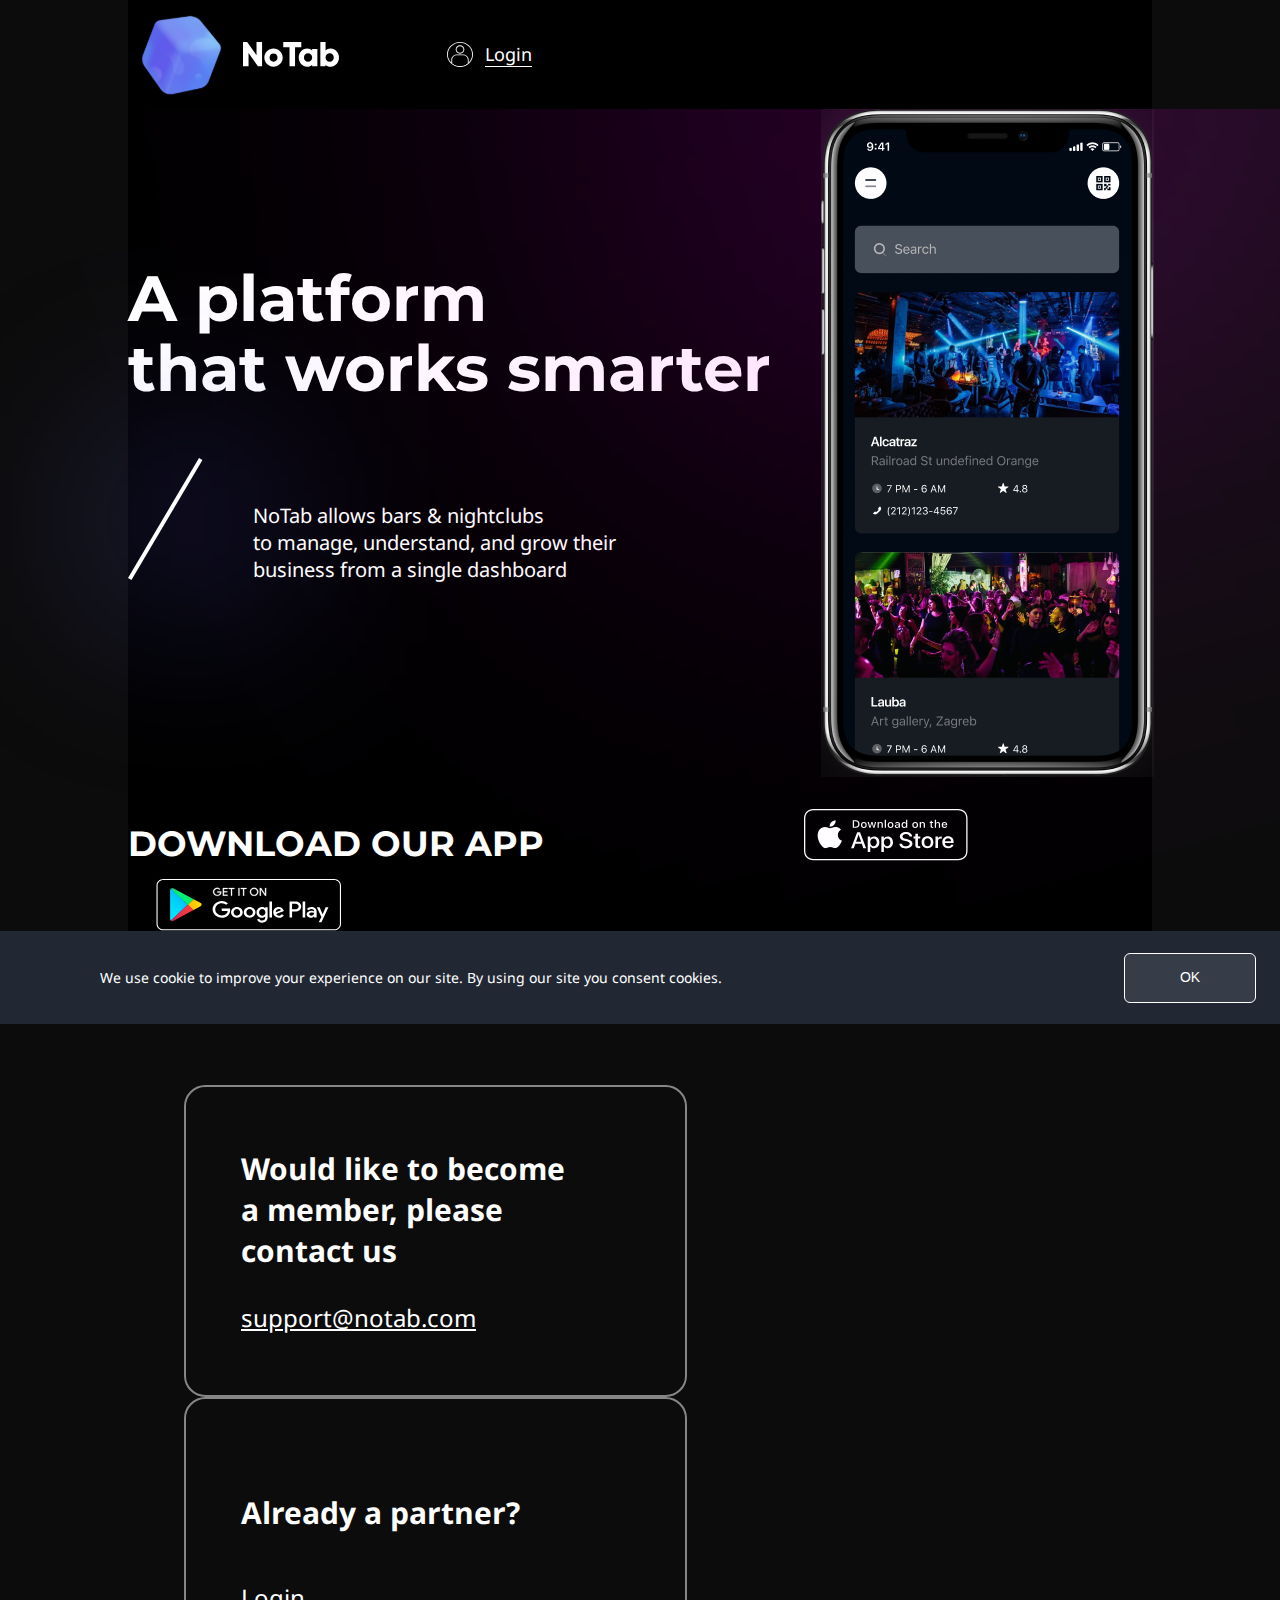
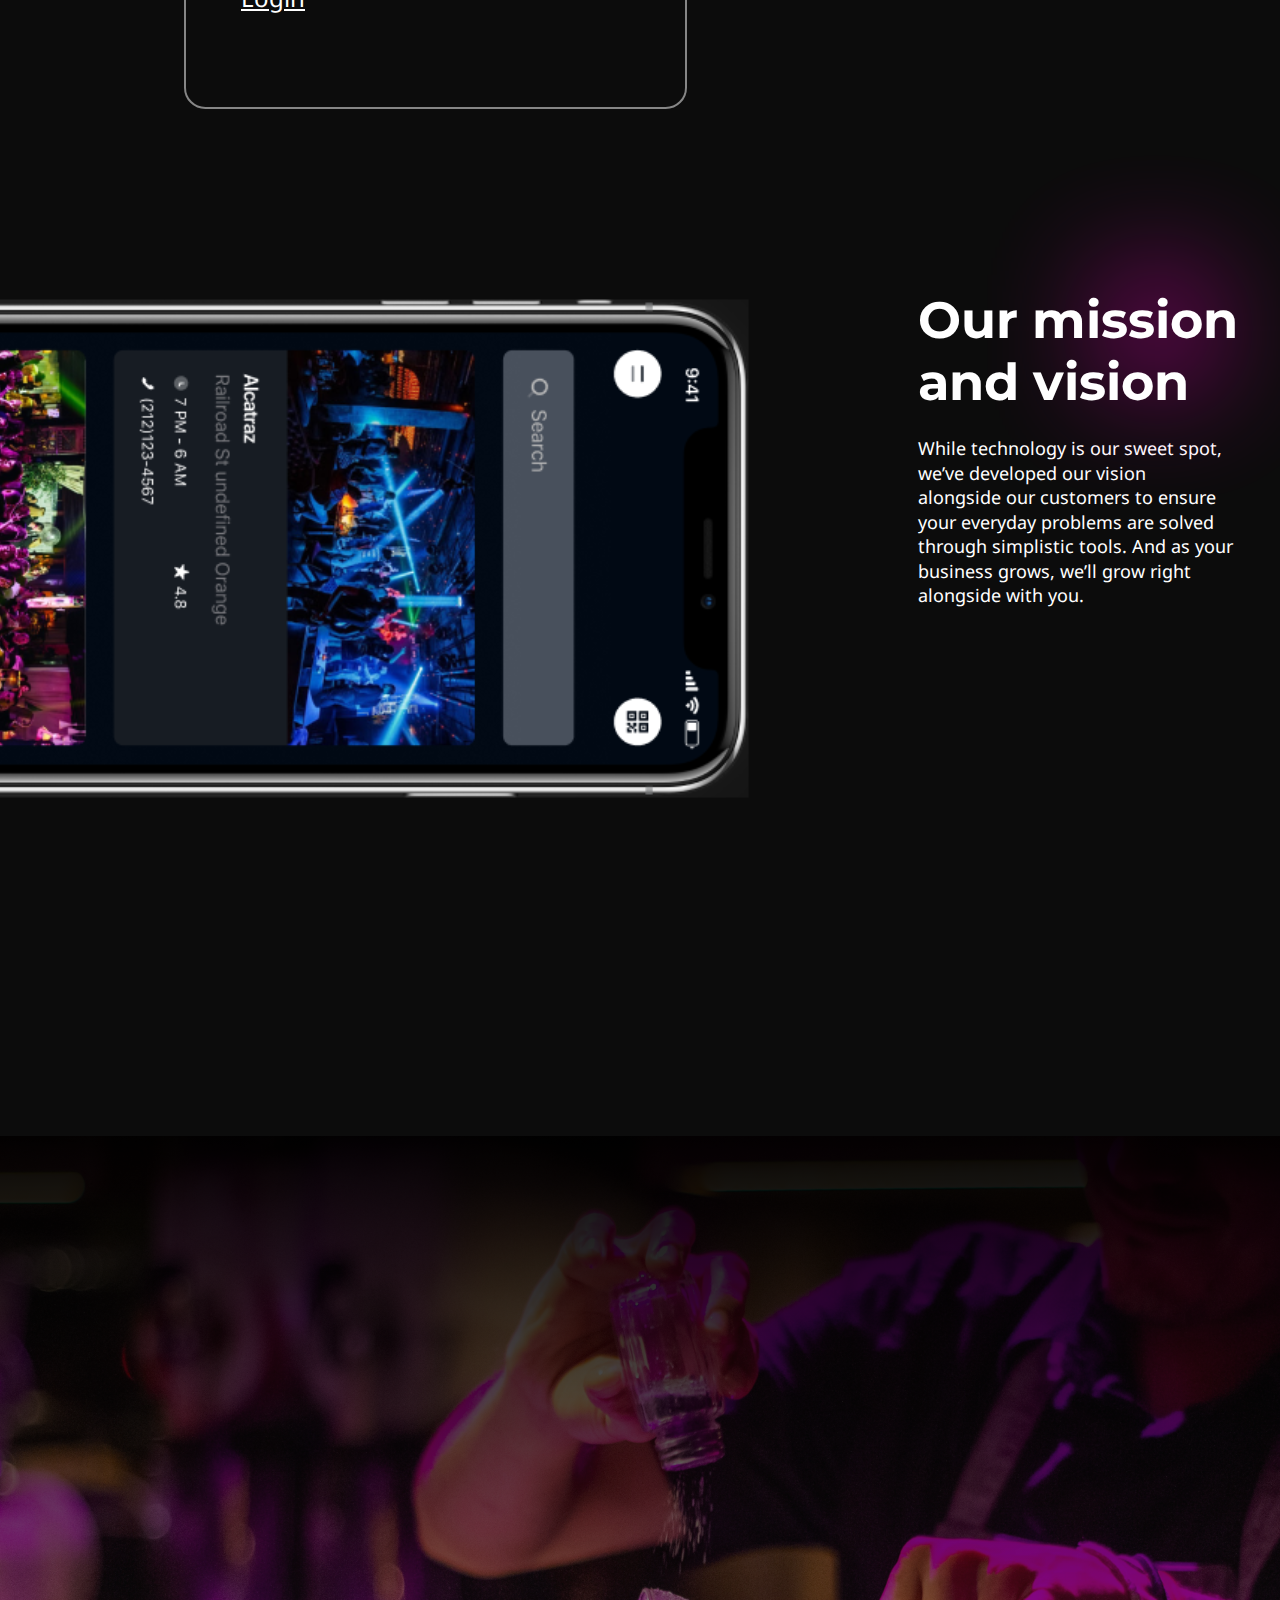
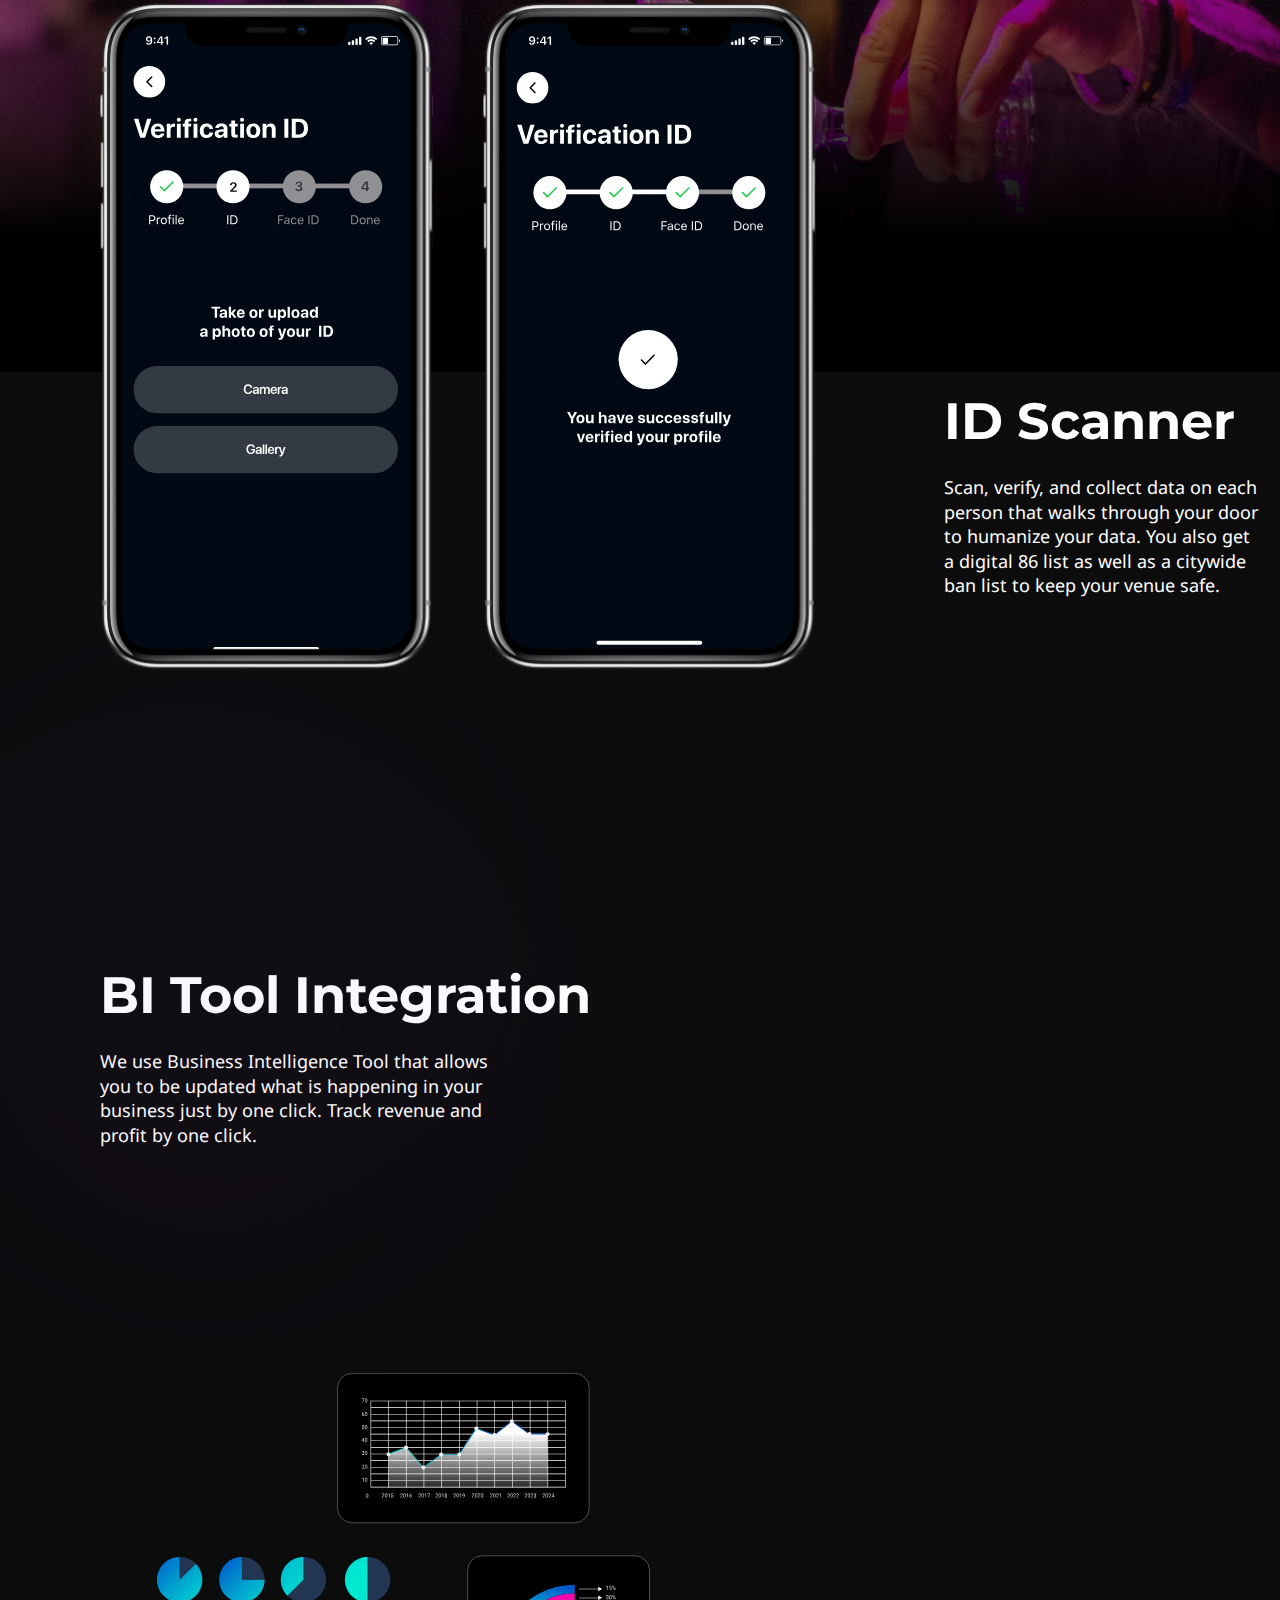
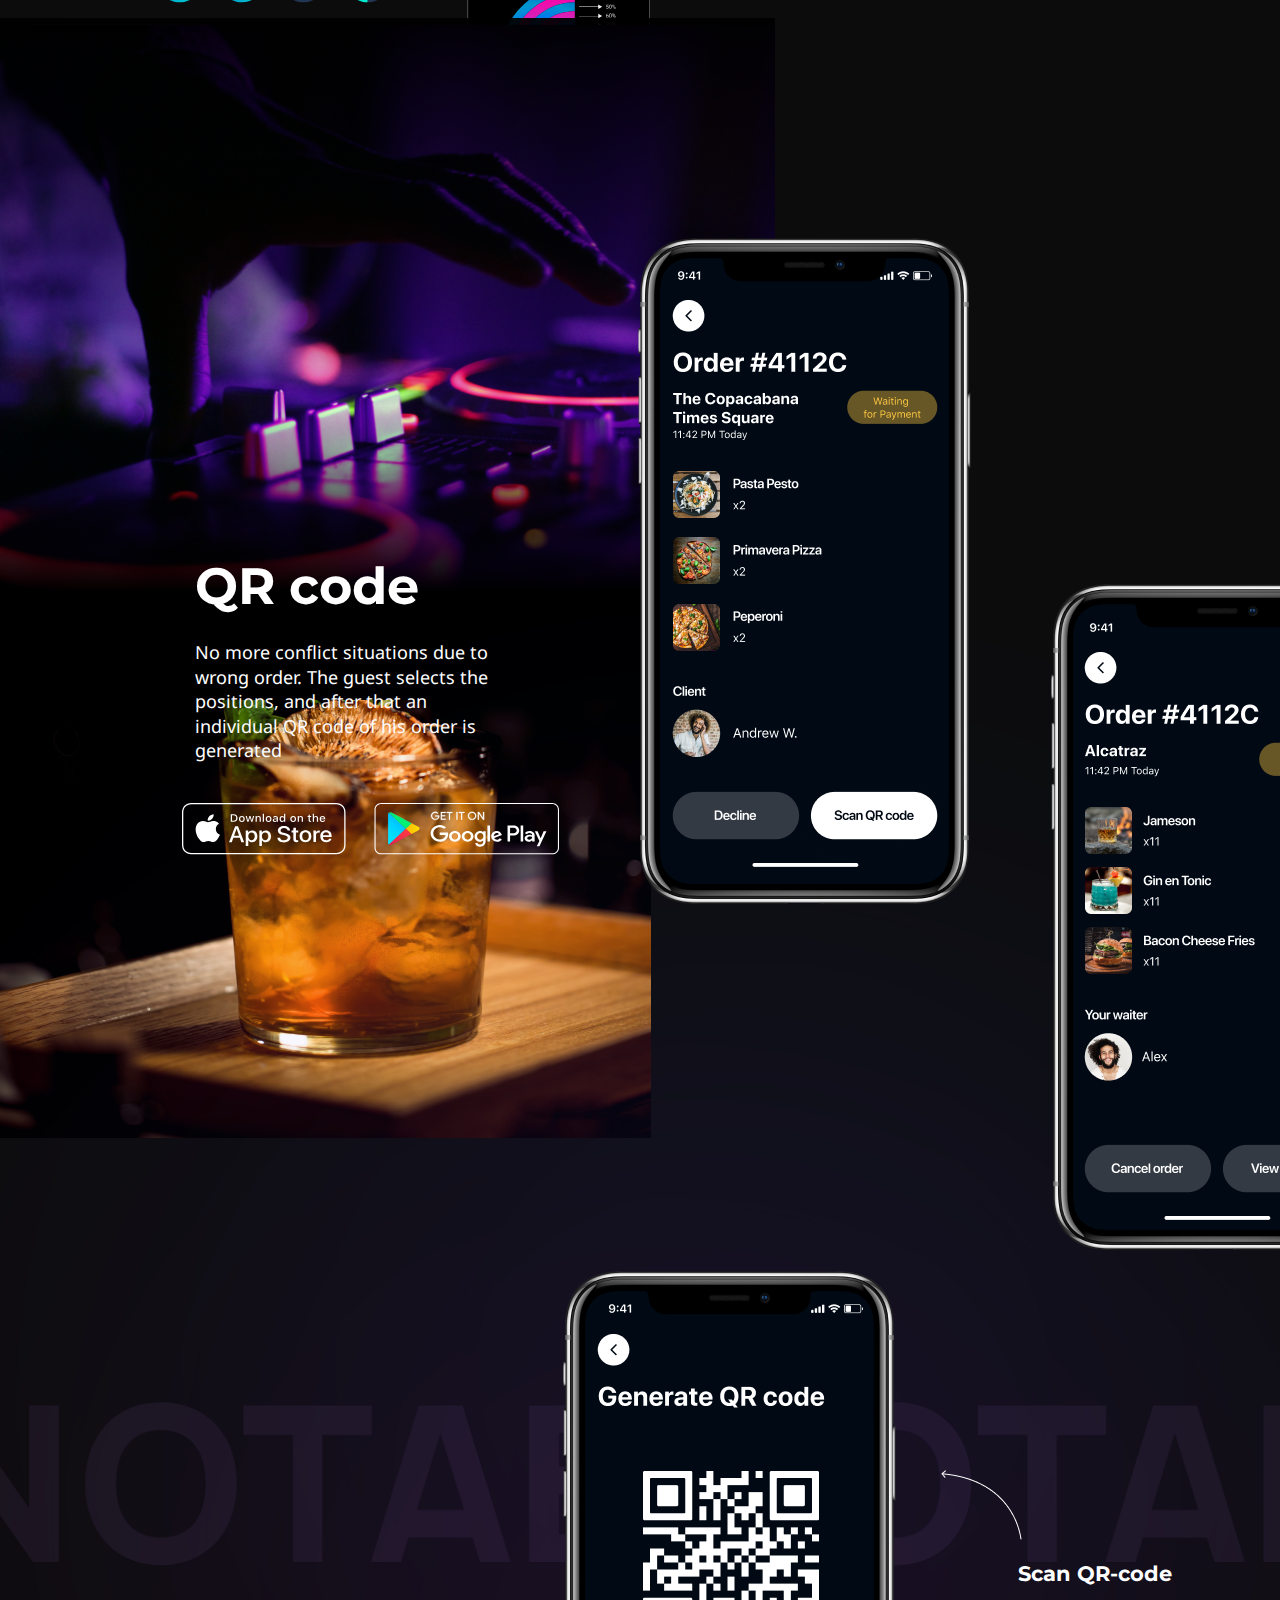
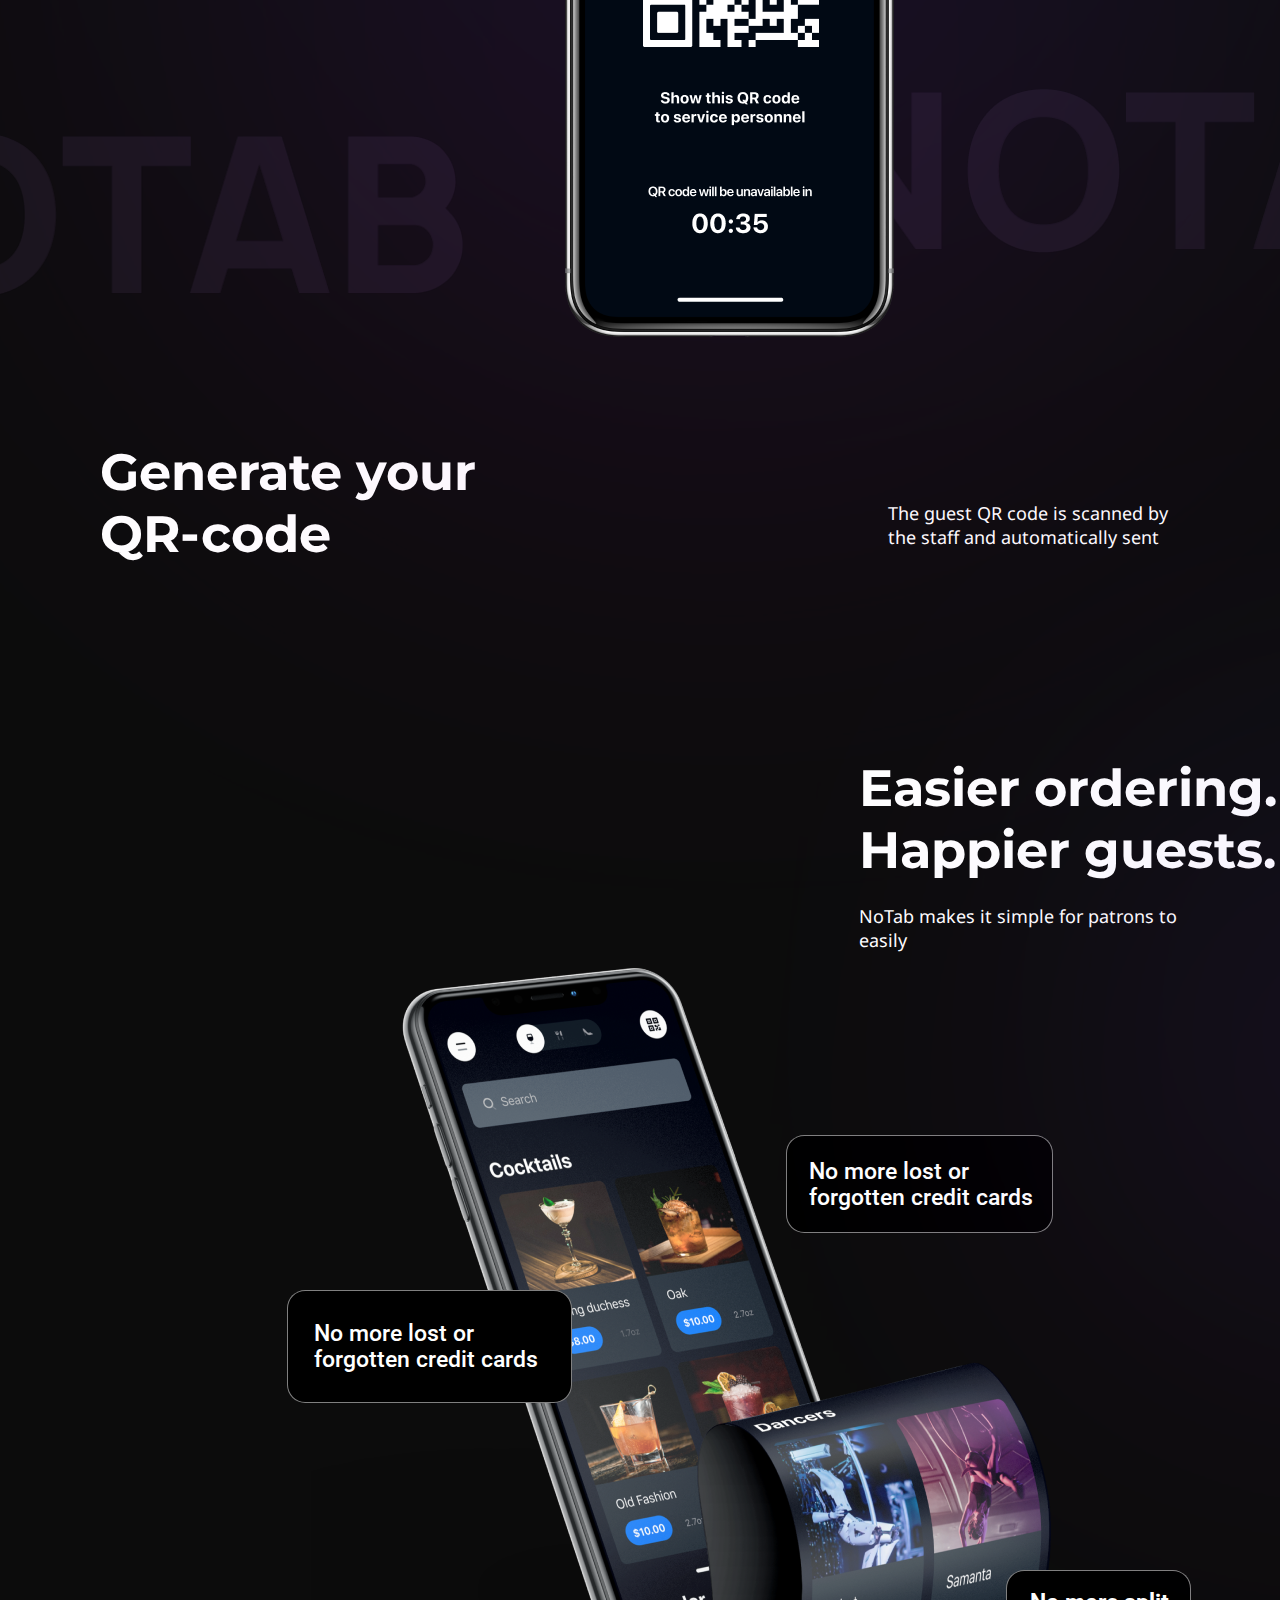
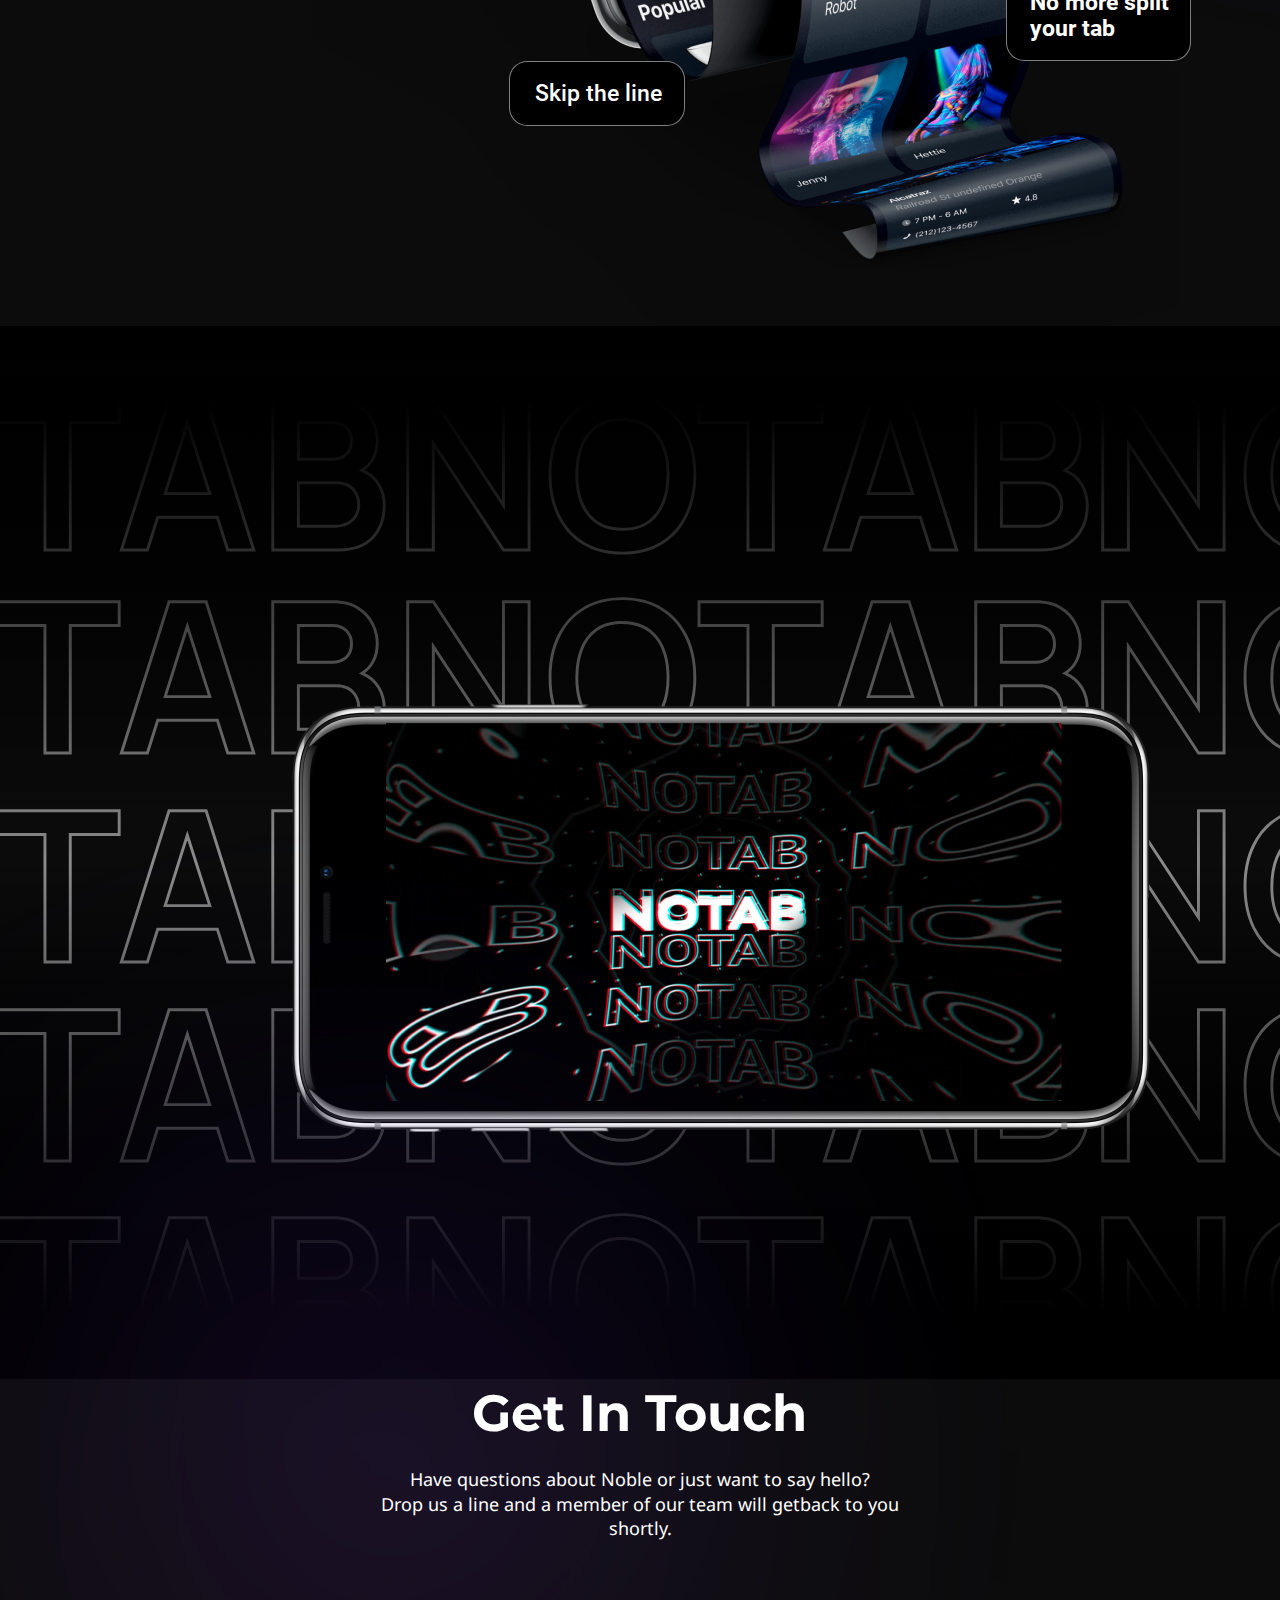
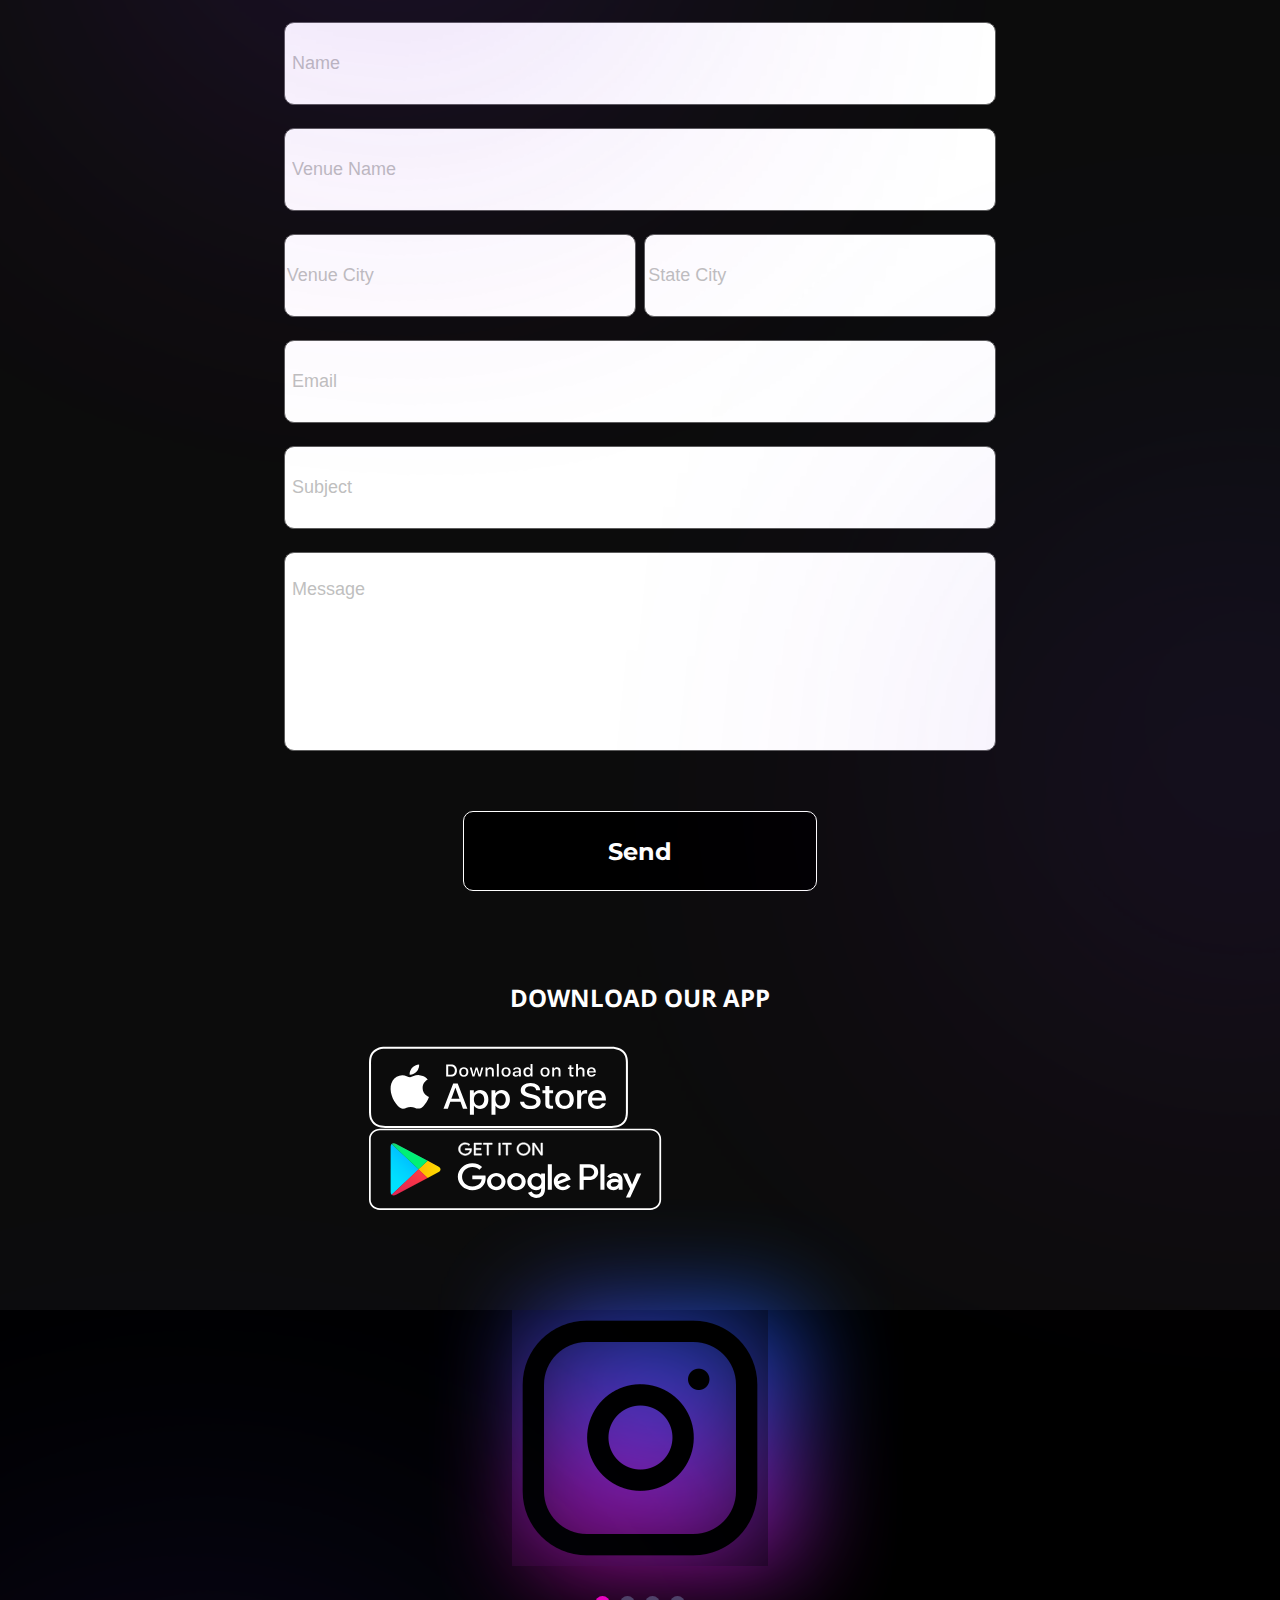
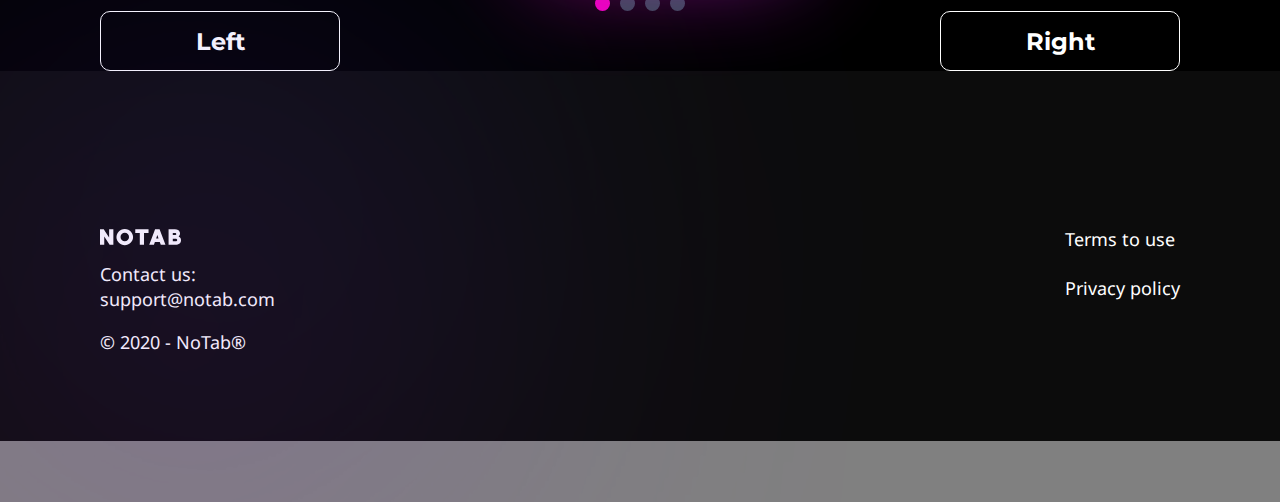
==== commit 5be6d715: "adaptive tool 100% complite" ====
--- a/index.html
+++ b/index.html
@@ -40,7 +40,7 @@
          </div>
      </header>
      <main class="main">
-         <section class="into">
+         <section class="intro">
              <div class="intro__wrapper">
                  <div class="intro__wrapper-1">
                      <div class="intro__textBlock">
--- a/css/style.css
+++ b/css/style.css
@@ -135,7 +135,9 @@
 
 /*INTRO STYLE START*/
 
-
+.intro {
+    overflow: hidden;
+}
 .intro__wrapper { /*почти тоже самое, что и в классе header__wrapper надо будет объединить*/
     width: 80%;
     max-width: 1240px;
@@ -353,8 +355,6 @@
 /*MISSION STYLE START*/
 .mission {
     width: 100%;
-    /*max-width: 1440px;*/
-    /*min-height: 300px;*/
     display: flex;
     flex-direction: row;
     flex-wrap: wrap;
@@ -362,6 +362,7 @@
 .mission__img { /*контейнер картинки*/
     height: 1027px;
     width: 751px;
+    overflow: hidden;
 }
 .mission__img-ico { /*сама картинка*/
     top: -60px;
@@ -434,7 +435,7 @@
 .IDScanner__img-ico { /*картинка бармена*/
     position: relative;
     z-index: 3; /*слой IDScanner__img*/
-    width: 1440px;
+    width: 100%; /*было 1440px*/
     height: 836px;
     opacity: 0.5;
 }
@@ -490,7 +491,7 @@
     display: flex;
     flex-direction: row;
     flex-wrap: wrap;
-    width: 1440px;
+    width: 100%;
     height: 730px;
 }
 .tool__gradient { /*контейнер для контейнера с градиентом*/
@@ -525,7 +526,7 @@
 
 }
 .tool__text-content { /*основной текст*/
-    padding-top: 23px;
+    margin-top: 23px;
     width: 395px;
     height: 119px;
     font-size: 18px;
--- a/css/adaptive.css
+++ b/css/adaptive.css
@@ -204,41 +204,305 @@
     /*MISSION STYLE START*/
     .mission {
         width: 100%;
-        max-width: 1440px;
-        min-height: 300px;
+        display: flex;
+        flex-direction: column-reverse;
+        flex-wrap: wrap;
+    }
+    .mission__img { /*контейнер картинки*/
+        height: 604px;
+        width: 100%;
+        display: flex;
+
+        justify-content: center;
+    }
+    .mission__img-ico { /*сама картинка*/
+        top: 0;
+       margin-top: 163px;
+        position: relative;
+        width: 172.53px;
+        height: 346.12px;
+        transform: rotate(0deg);
+    }
+    .mission__text { /*первый контейнер текста*/
+        max-width: 358px;
+        padding-left: 15px;
+        margin-left: 0;
+
+    }
+    .mission__text-container { /*второй контейнер текста*/
+        position: relative;
+        z-index: 0;
+    }
+    .mission__text-gradient {
+        left: -17px;
+        top: 86px;
+    }
+    .mission__text-title { /*заголовок*/
+        padding-top: 110px;
+        font-size: 24px;
+        line-height: 29px;
+    }
+    .mission__text-content { /*основный текст*/
+        width: 315px;
+        height: 132px;
+        font-weight: 400;
+        font-size: 16px;
+        line-height: 22px;
+    }
+    /*MISSION STYLE END*/
+
+    /*IDScanner STYLE START*/
+
+    .IDScanner { /*общий контейнер*/
+        position: relative; /*зачем ...*/
+        z-index: 1; /*слой IDScanner*/
+        height: 1789px; /***/
+    }
+
+    .IDScanner__img { /*контенер для гардиента и картинки бармена*/
+        position: absolute;
+        z-index: 2;  /*слой IDScanner__img & IDScanner*/
+    }
+    .IDScanner__img-gradient {  /*контенер для градиента*/
+        width: 457px; /***/
+        height: 300px; /***/
+
+        background: linear-gradient(179.83deg, #000000 -1.85%, rgba(0, 0, 0, 0.67) 11.21%, rgba(0, 0, 0, 0) 54.71%, #000000 83.92%);
+    }
+    .IDScanner__img-ico { /*картинка бармена*/
+        position: relative; /**/
+        z-index: 3; /*слой IDScanner__img*/
+        width: 457px; /***/
+        height: 300px; /***/
+    }
+    .IDScanner__content { /*контенер для двух телефонов и текста*/
+        padding-top: 227px; /***/
+        position: relative; /***/
+        z-index: 3; /*слой IDScanner (поверх всех по идее)*/
+        flex-direction: column; /***/
+
+    }
+    .IDScanner__content-img-1 { /*контенер 1 телефона*/
+        padding-top: 100px; /***/
+        padding-left: 44px; /***/
+        order: 2; /***/
+    }
+    .IDScanner__content-img-1-ico { /*1 телефон (левый)*/
+        width: 278px; /***/
+        height: 576px; /***/
+    }
+    .IDScanner__content-img-2 { /*контенер 2 телефона*/
+        padding-top: 55px; /***/
+        padding-left: 44px; /***/
+        order: 3; /***/
+    }
+    .IDScanner__content-img-2-ico { /*2 телефон (правый)*/
+        width: 278px; /***/
+        height: 576px; /***/
+    }
+    .IDScanner__content-text { /*контейнер для текстовых блоков*/
+        order: 1; /***/
+        padding-left: 15px; /***/
+        padding-top: 0; /*похоже надо будет подгонять*/
+    }
+    .IDScanner__content-text-tittle { /*титул*/
+        width: 138px; /***/
+        height: 29px; /***/
+        font-size: 24px; /***/
+        line-height: 29px; /***/
+
+    }
+    .IDScanner__content-text-paragraph { /*абзац*/
+        padding-top: 24px; /***/
+        width: 345px; /***/
+        height: 88px; /***/
+        font-weight: 400; /***/
+        font-size: 16px; /***/
+        line-height: 22px; /***/
+    }
+    /*IDScanner STYLE END*/
+
+    /*TOOL STYLE START*/
+    .tool { /*общий*/
+        width: 100%; /***/
+        height: 452px; /***/
+    }
+    .tool__gradient { /*контейнер для контейнера с градиентом*/
+       visibility: hidden; /***/
+    }
+    .tool__text { /*контейнер для текста*/
+        padding-top: 0; /***/
+        padding-left: 15px; /***/
+
+    }
+    .tool__text-tittle { /*текст загаловок*/
+        width: 234px; /***/
+        height: 29px; /***/
+        font-style: normal; /***/
+        font-weight: 700; /***/
+        font-size: 24px; /***/
+        line-height: 29px; /***/
+
+    }
+    .tool__text-content { /*основной текст*/
+        margin-top: 24px; /***/
+        width: 338px; /***/
+        height: 88px; /***/
+        font-weight: 400; /***/
+        font-size: 16px; /***/
+        line-height: 22px; /***/
+
+    }
+    .tool__img { /*контенер контейнеров для графиков*/
+        position: relative;
+        z-index: 1;
+        width: 100%;
+        height: 311px;
+        overflow: hidden;
+    }
+    .tool__img-chart-1 { /*контейнер для графика 1, ЧБ график*/
+        width: 38.4%; /*от 375 от ширины экрана телефона*/
+        padding-top: 159px; /***/
+        padding-left: 0; /***/
+        left: -30px; /***/
+        z-index: 7; /***/
+    }
+    .tool__img-chart-2 { /*контейнер для графика 2, круговые диаграммы 4 шт*/
+        width: 29.18%; /*от 375 от ширины экрана телефона*/
+        padding-top: 83px; /***/
+        padding-left: 0; /***/
+        left: 36px; /***/
+    }
+    .tool__img-chart-3 { /*контейнер для графика 3, диаграмма с лампой*/
+        width: 22.83%; /*от 375 от ширины экрана телефона*/
+        padding-top: 30px; /***/
+        padding-left: 0; /***/
+        left: 279px; /***/
+    }
+    .tool__img-chart-4 { /*контейнер для графика 4, график ломанный двойной*/
+        visibility: hidden;
+    }
+    .tool__img-chart-5 { /*контейнер для графика 5, график склаженный*/
+        width: 24.25%; /*от 375 от ширины экрана телефона*/
+        padding-top: 66px; /***/
+        padding-left: 0; /***/
+        left: 193px; /***/
+    }
+    .tool__img-chart-6 { /*контейнер для графика 6, гистаграммы столбцы*/
+        width: 24.25%; /*от 375 от ширины экрана телефона*/
+        padding-top: 126px; /***/
+        padding-left: 0; /***/
+        left: 134px; /***/
+    }
+    .tool__img-chart-7 { /*контейнер для графика 6, диаграммы круговые с процентами*/
+        width: 78.93%; /*от 375 от ширины экрана телефона*/
+        padding-top: 217px; /***/
+        padding-left: 0; /***/
+        left: 163px; /***/
+    }
+    /*TOOL STYLE END*/
+    /*QRCODE STYLE START*/
+
+    .qrcode { /*общий контейнер секции*/
+        padding-top: 218px;
         display: flex;
         flex-direction: row;
         flex-wrap: wrap;
-    }
-    .mission__img { /*контейнер картинки*/
-
-    }
-    .mission__img-ico { /*сама картинка*/
-        max-width: 918px;
-        min-height: 498px;
-    }
-    .mission__text { /*первый контейнер текста*/
-        max-width: 358px;
-
-    }
-    .mission__text-container { /*второй контейнер текста*/
-
-    }
-    .mission__text-title { /*заголовок*/
-        padding-top: 180px; /*подгонялос в было figma 236*/
-
+        height: 1224px;
+
+    }
+
+    .qrcode__left { /*контейнер для контента слева*/
+        position: relative;
+        width: 775px;
+        z-index: 1;
+    }
+    .qrcode__left-gradient { /*контейнер для градиента*/
+        position: absolute;
+        z-index: 3; /*покрывает картинку dj*/
+        width: 775px;
+        height: 682px;
+        background: linear-gradient(179.83deg, #000000 -3.1%, rgba(0, 0, 0, 0) 56.76%, #000000 83.92%);
+    }
+    .qrcode__left-ico { /*картинка диджея*/
+        position: absolute;
+        z-index: 2;
+        width: 775px;
+    }
+    .qrcode__left-content { /*контейнер для текстово контента и кнопок слева внизу*/
+        position: absolute;
+        z-index: 4; /*покрывает градиент и картинку dj*/
+        padding-top: 537px;
+        padding-left: 195px;
+    }
+    .qrcode__left-content-text { /*контейнер для текста*/
+        width: 376px; /*что бы кнопки с магазинами влазили в строку*/
+    }
+    .qrcode__left-content-text-tittle { /*заголовок*/
+        width: 226px;
+        height: 62px;
+        font-family: Montserrat;
         font-weight: 700;
         font-size: 51px;
         line-height: 62px;
         color: #FFFFFF;
     }
-    .mission__text-content { /*основный текст*/
-        max-width: 315px;
+    .qrcode__left-content-text-paragraph { /*абзац*/
         padding-top: 23px;
+        width: 315px;
+        height: 125px;
         font-size: 18px;
         line-height: 24.5px;
         color: #FFFFFF;
     }
-    /*MISSION STYLE END*/
-
+    .qrcode__left-content-text-button { /*контейнер для кнопок*/
+        position: absolute;
+        z-index: 11;
+
+        padding-top: 785px;
+        padding-left: 182px;
+        display: flex;
+        flex-direction: row;
+
+    }
+    .qrcode__left-content-text-button-app { /*контейнер App*/
+
+    }
+    .qrcode__left-content-text-button-google { /*контейнер googleStore*/
+        padding-left: 28px;
+    }
+
+    .qrcode__right { /*контейнер для контента справа*/
+        position: relative;
+        width: 651px;
+    }
+    .qrcode__right-img { /*контейнер для картинки стакана и надписи*/
+
+    }
+    .qrcode__right-img-ico-1 { /*картинка сткана*/
+        position: absolute;
+    }
+    .qrcode__right-img-ico-2 { /*надпись nightlife*/
+        position: absolute;
+        padding-left: 410px;
+    }
+    .qrcode__phone-middle { /*контейнер для центрального телефона*/
+        position: absolute;
+        z-index: 10;
+        padding-top: 220px;
+        padding-left: 638px;
+    }
+    .qrcode__phone-middle-ico { /*центральный телефон*/
+
+    }
+    .qrcode__phone-right { /*контейнер для правого телефона*/
+        position: absolute;
+        z-index: 10;
+        padding-top: 566px;
+        padding-left: 1051px;
+    }
+    .qrcode__phone-right-ico { /*правый телефон*/
+
+    }
+    /*QRCODE STYLE END*/
 }
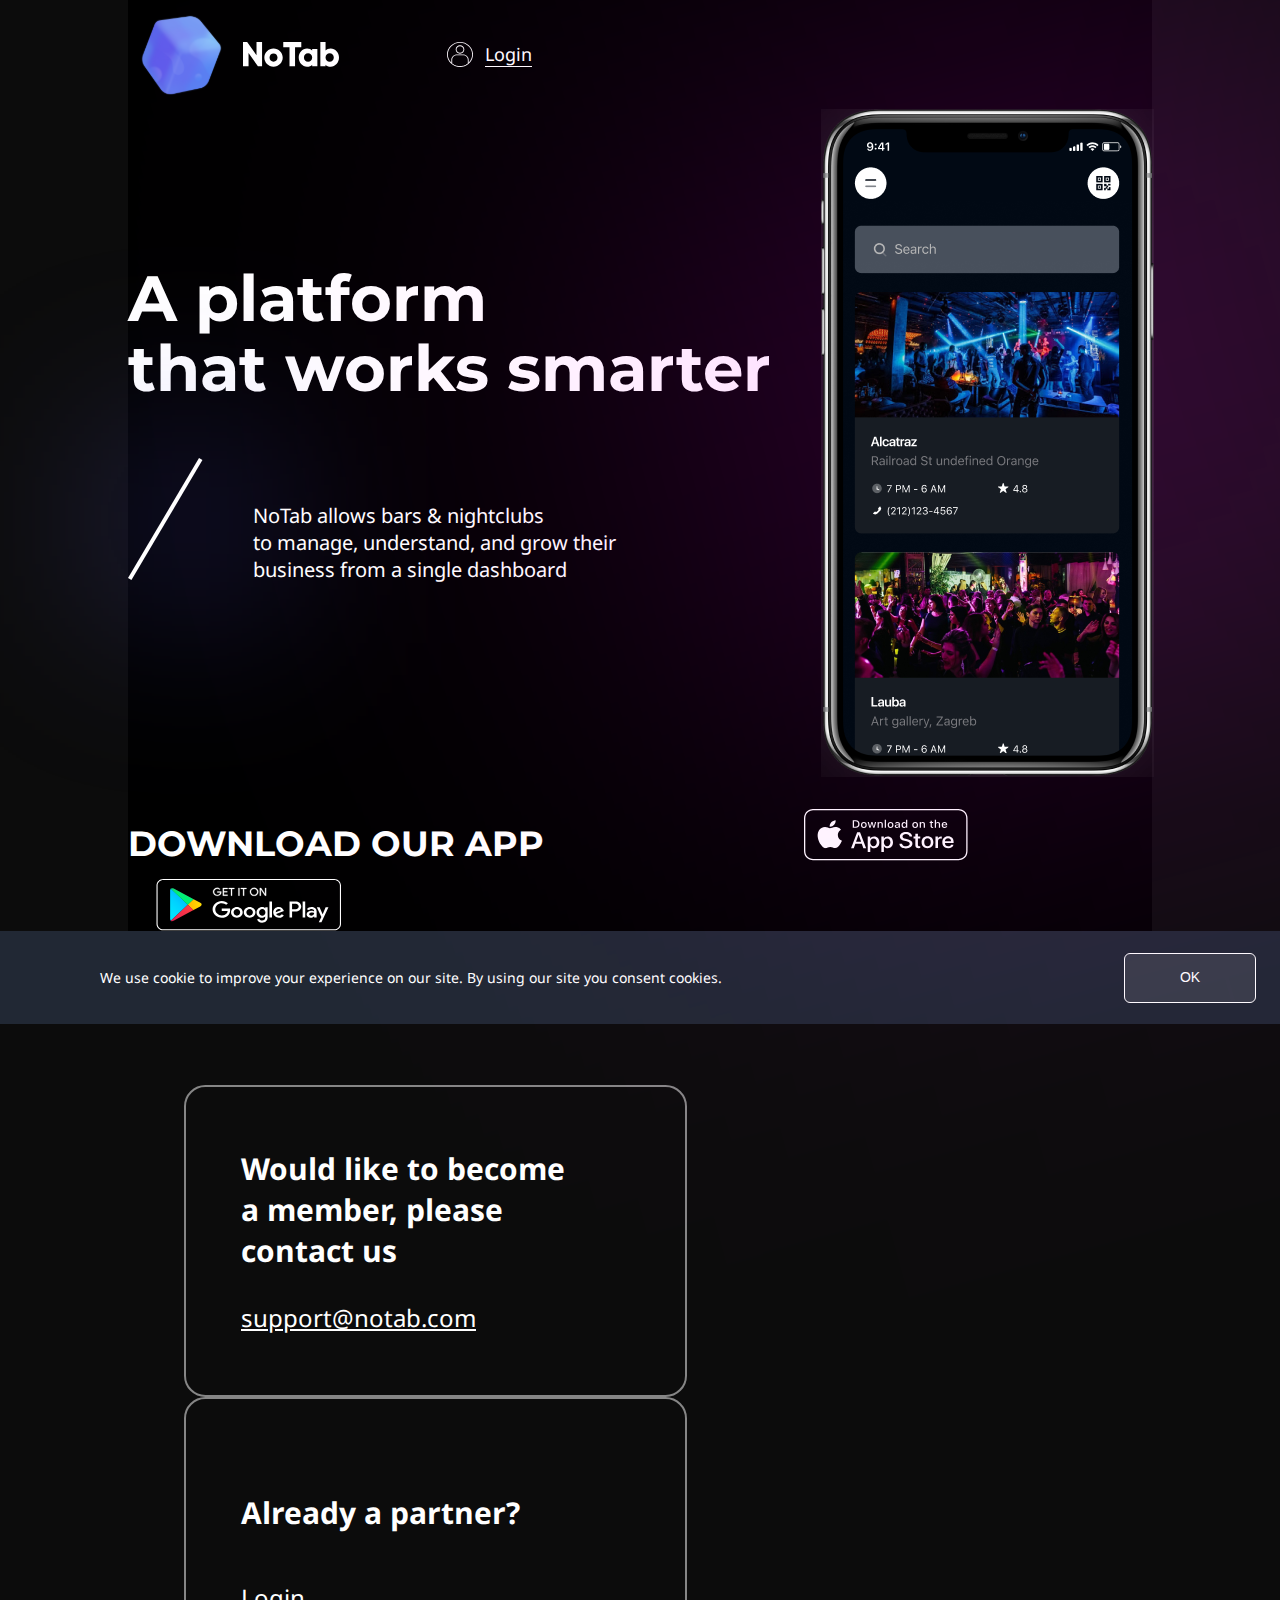
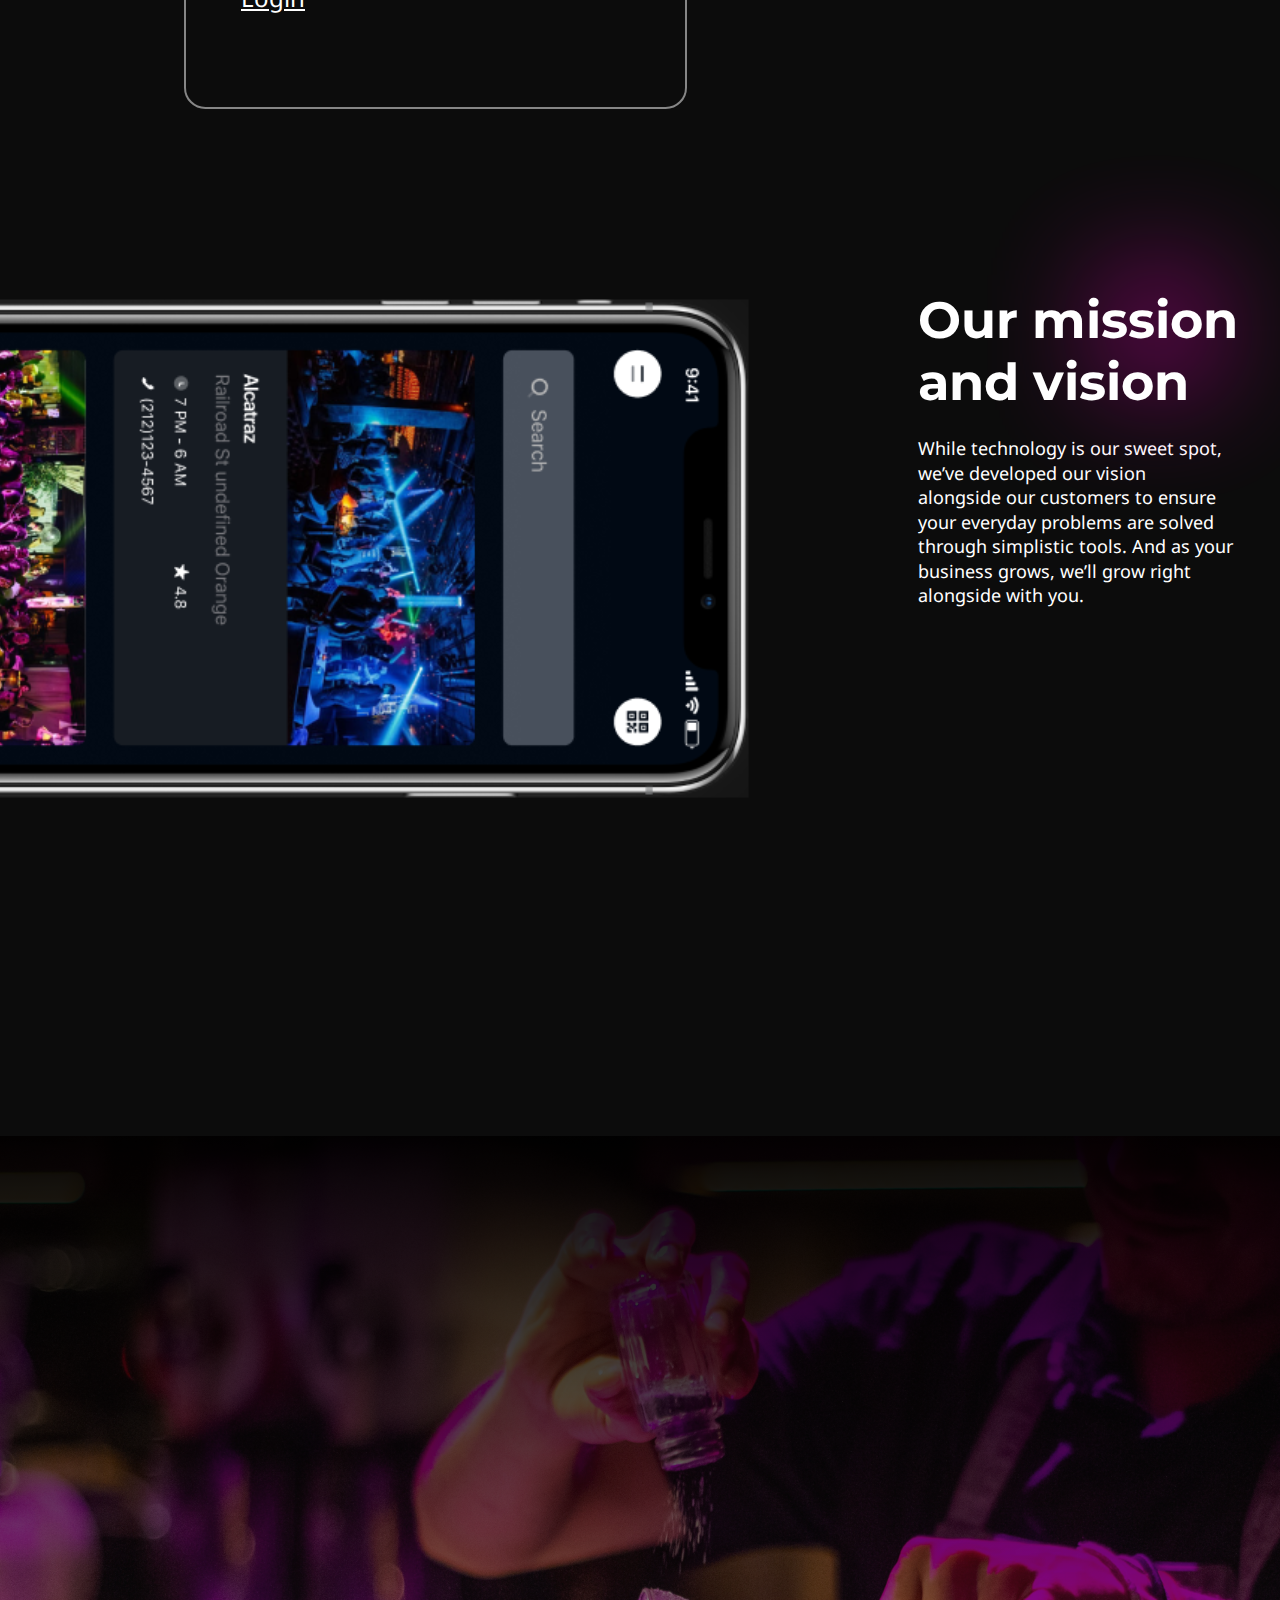
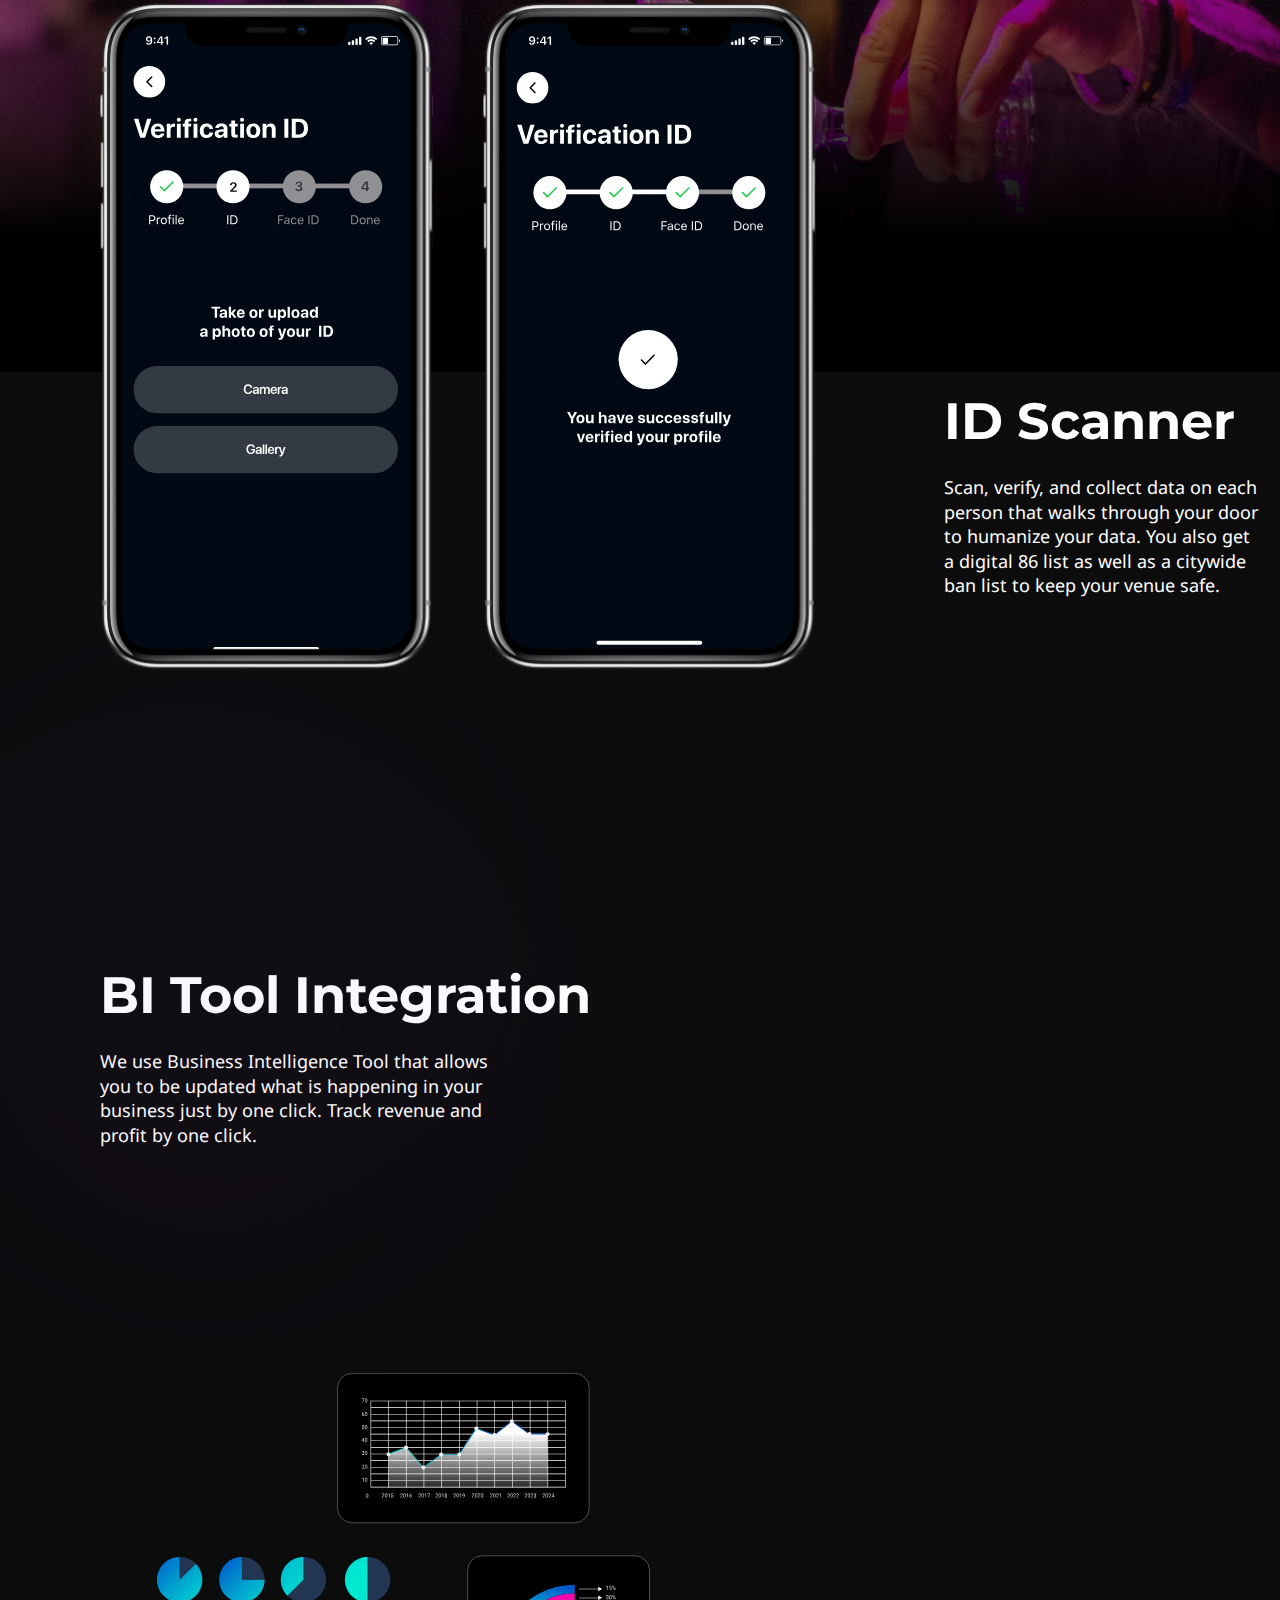
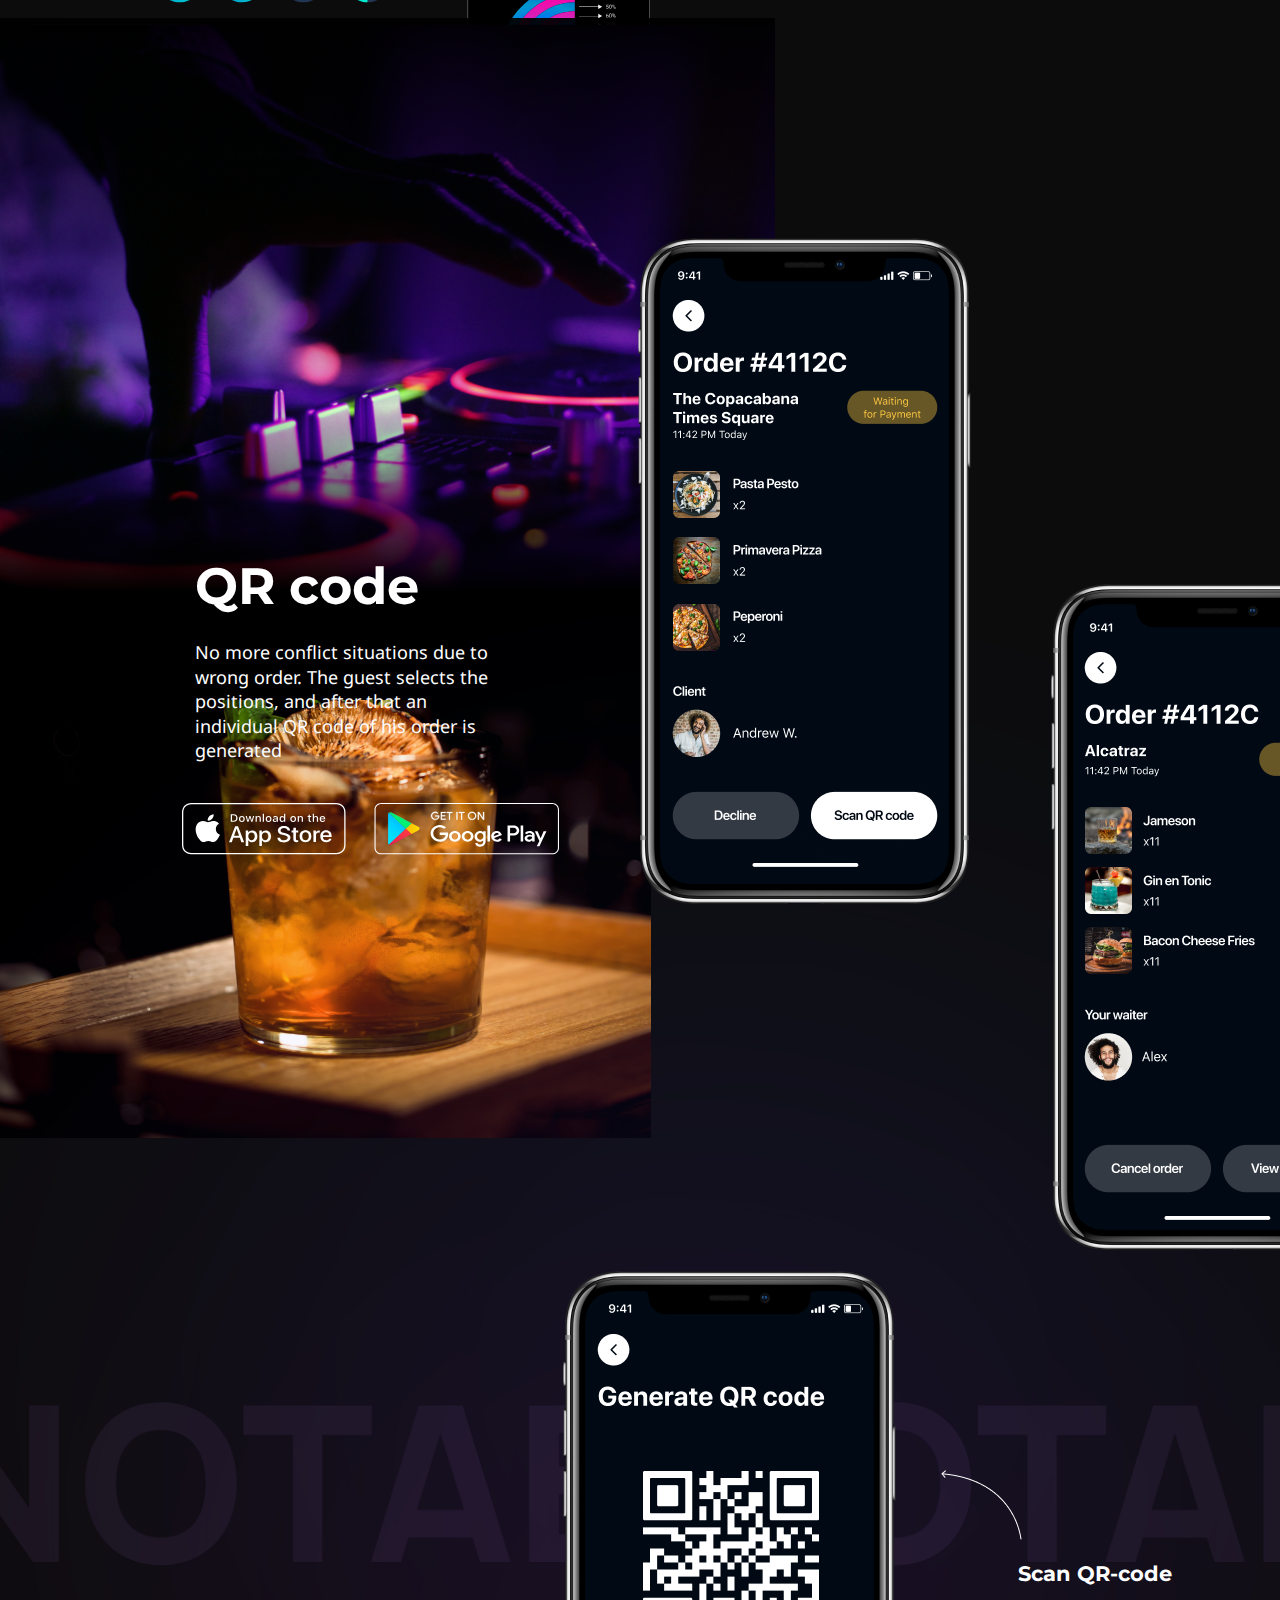
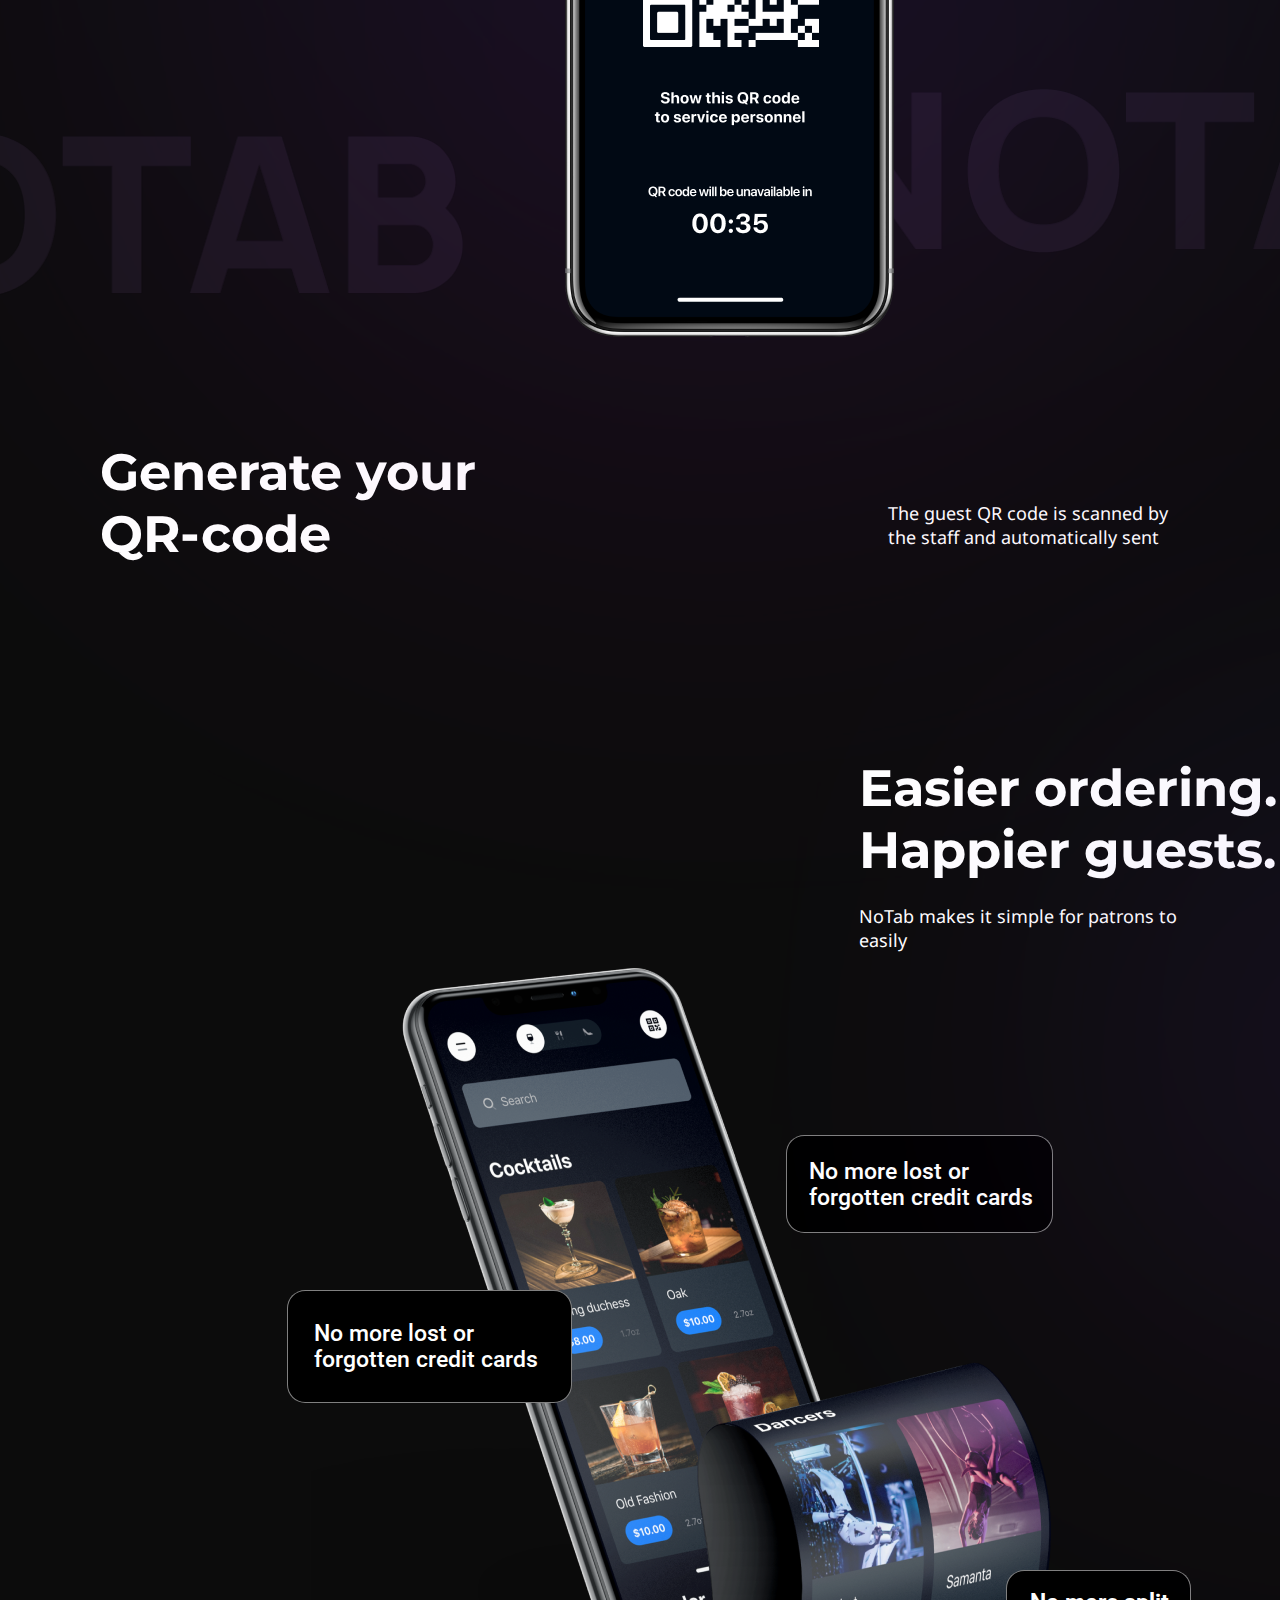
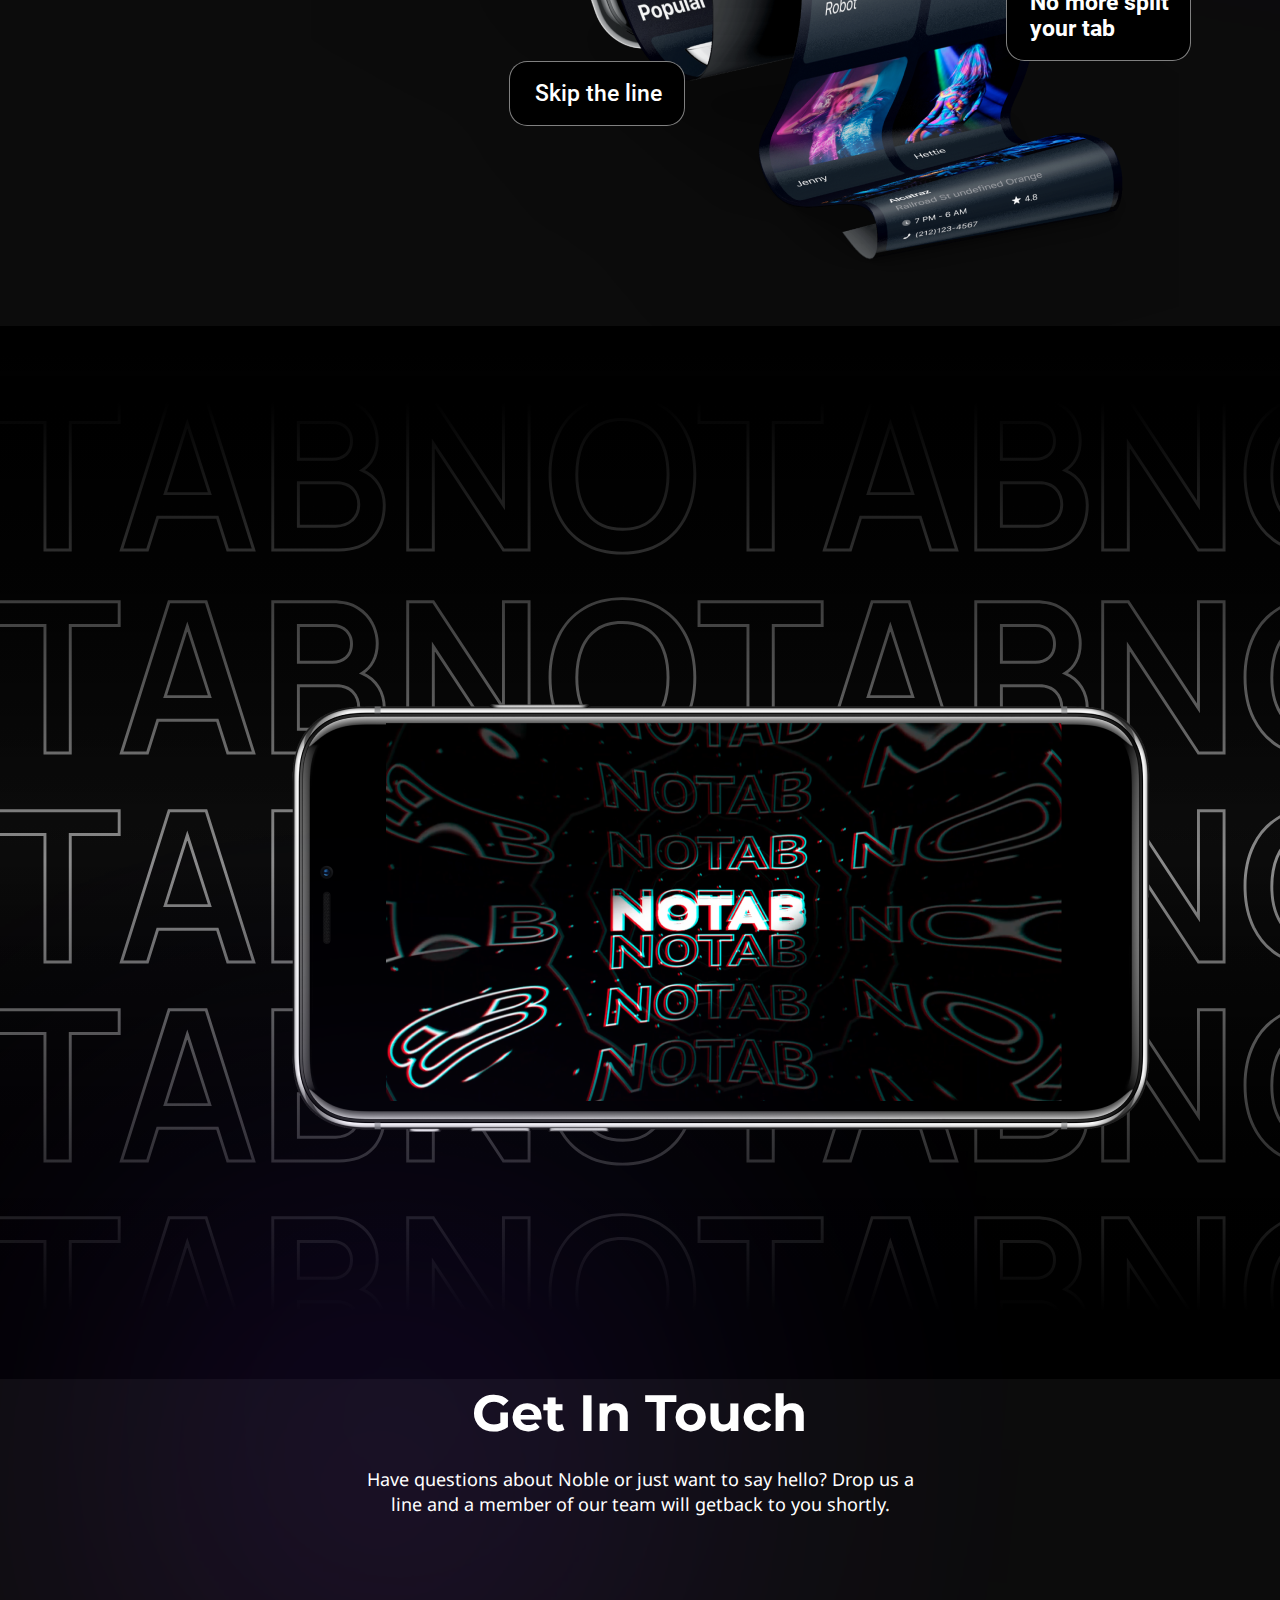
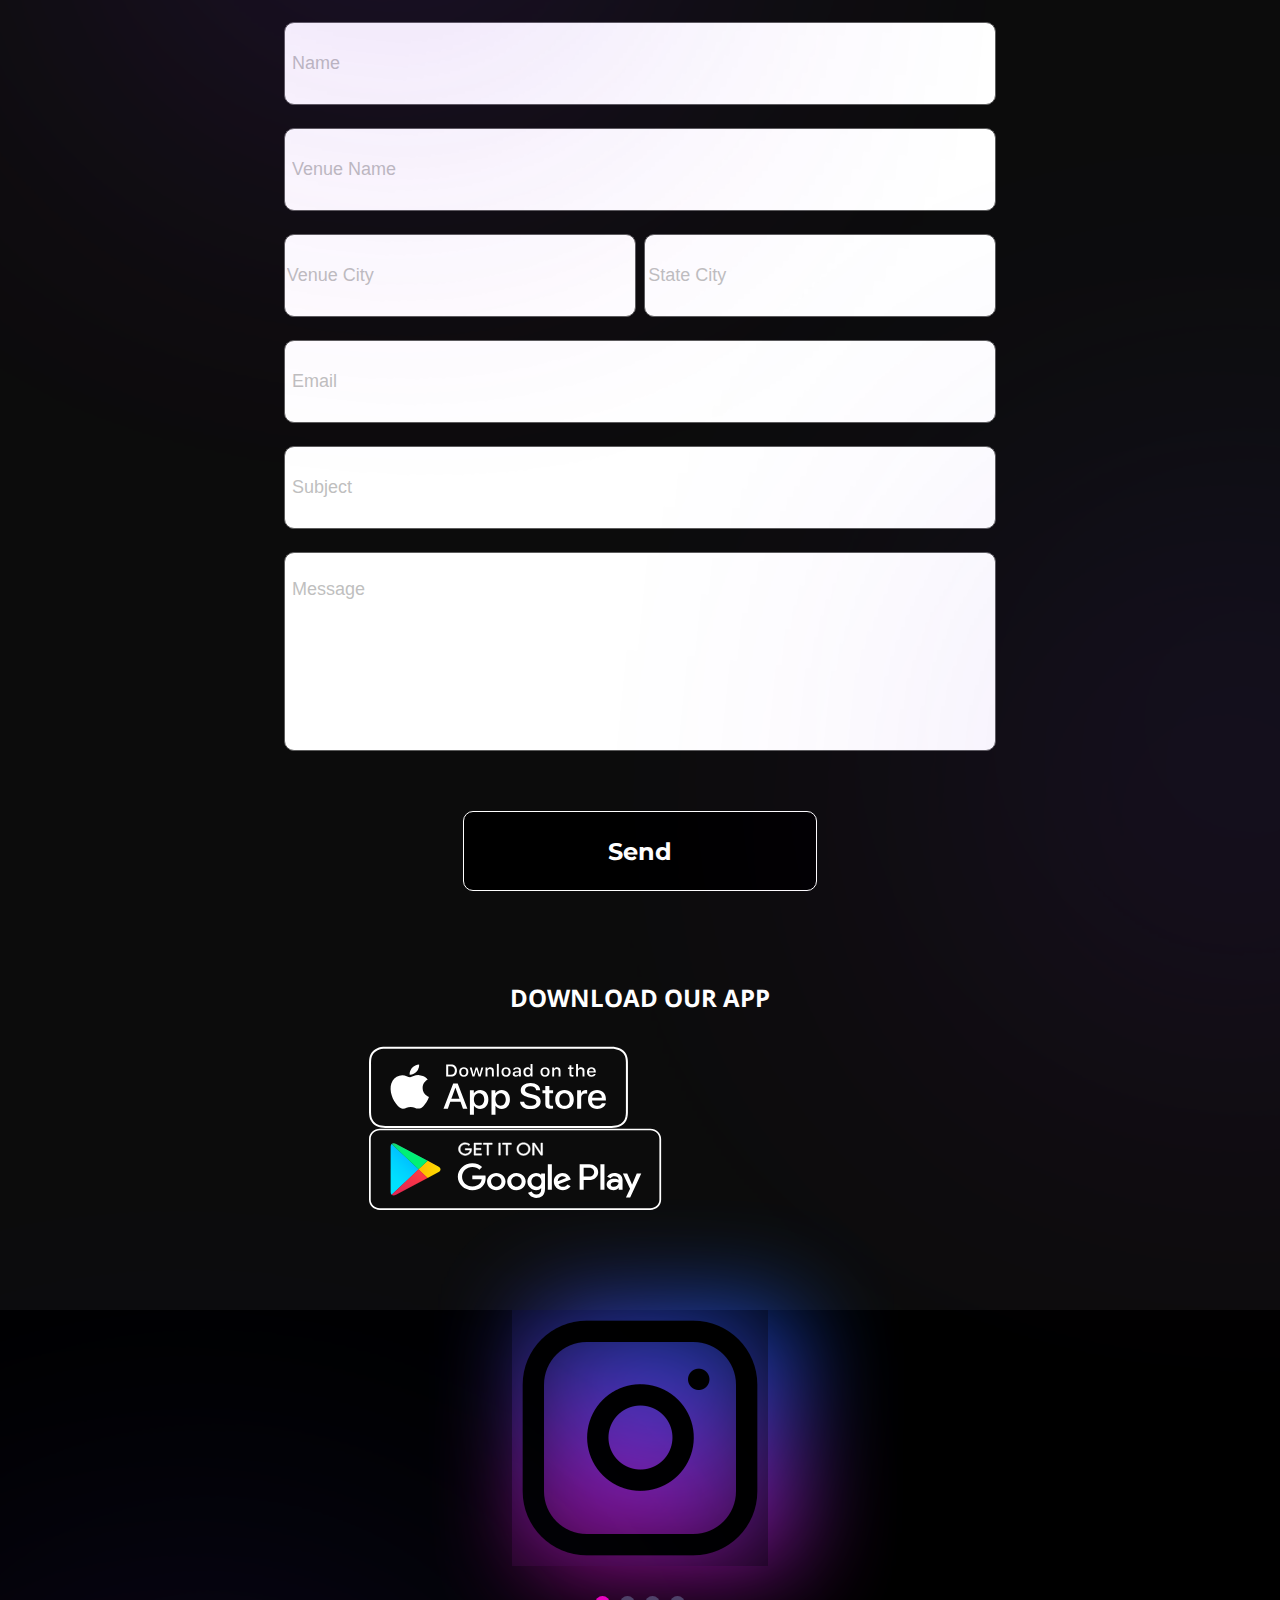
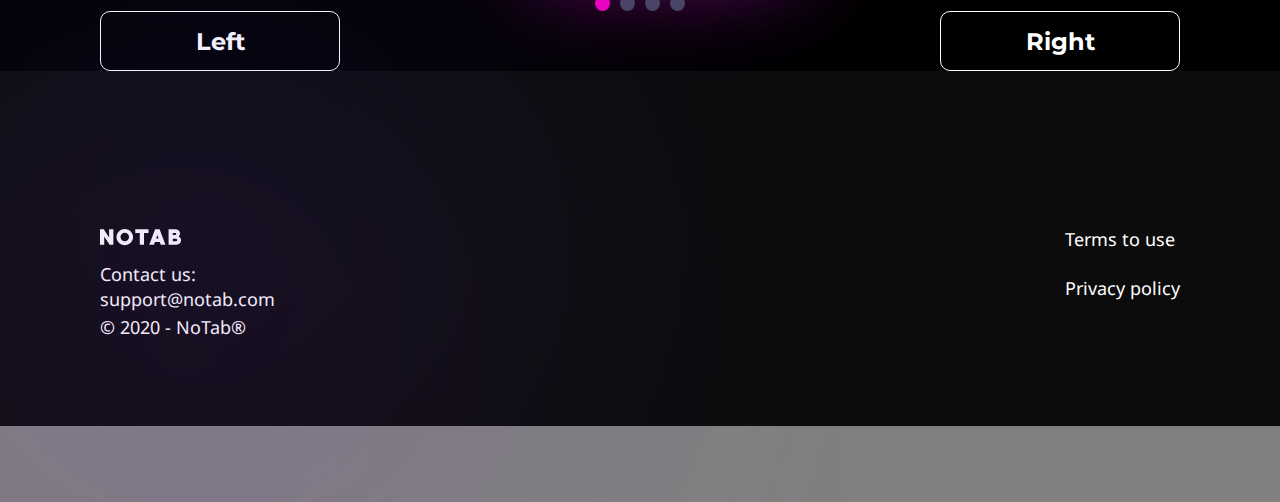
==== commit ad1b94d3: "footer 100% complite" ====
--- a/index.html
+++ b/index.html
@@ -12,7 +12,6 @@
 </head>
 <body>
  <div class="wrapper">
-
      <header class="header">
          <div class="header__wrapper">
              <div class="header__cube">
@@ -39,6 +38,7 @@
              </nav>
          </div>
      </header>
+     <div class="intro_gradient"></div>
      <main class="main">
          <section class="intro">
              <div class="intro__wrapper">
@@ -60,7 +60,7 @@
                          </div>
                      </div>
                      <div class="intro__imgBlock">
-                         <div class="intro_imgBlock-gradient"></div>
+                         <!--<div class="intro_imgBlock-gradient"></div>-->
                          <img src="./img/intro-iphone.png" alt="sorry, item not found" class="intro__imgBlock-ico">
                      </div>
                  </div>
@@ -305,7 +305,7 @@
                      Get In Touch
                  </p>
                  <p class="form__headText-subTittle">
-                     Have questions about Noble or just want to say hello? <br> Drop us a line and a member of our team will getback to you shortly.
+                     Have questions about Noble or just want to say hello? Drop us a line and a member of our team will getback to you shortly.
                  </p>
              </div>
              <div class="form__input">
@@ -343,13 +343,13 @@
                  </div>
                  <div class="form__download-button">
                      <div class="form__download-button-app">
-                         <a href="/" class="intro__footer-item-2-img">
-                             <img src="./img/svg/form__button_app.svg" alt="sorry, item not found" class="intro__footer-item-2-ico">
+                         <a href="/" class="form__download-button-app-img">
+                             <img src="./img/svg/form__button_app.svg" alt="sorry, item not found" class="form__download-button-app-ico">
                          </a>
                      </div>
                          <div class="form__download-button-google">
-                             <a href="/" class="intro__footer-item-3-img">
-                                 <img src="./img/svg/form__button_google.svg" alt="sorry, item not found" class="intro__footer-item-3-ico">
+                             <a href="/" class="form__download-button-google-img">
+                                 <img src="./img/svg/form__button_google.svg" alt="sorry, item not found" class="form__download-button-google-ico">
                              </a>
                          </div>
                  </div>
@@ -385,7 +385,7 @@
                  <div class="footer__noTab-content">
                      <img src="./img/svg/form__footer-noTab.svg" alt="sorry, item not found" class="footer__noTab-content-ico">
                  </div>
-                 <p class="footer__noTab-text footer-font">Contact us: <br>support@notab.com</p>
+                 <p class="footer__noTab-text footer-font">Contact us: support@notab.com</p>
                  <p class="form__footer-noTab-copy footer-font">© 2020 - NoTab®</p>
              </div>
              <div class="footer__terms">
--- a/css/style.css
+++ b/css/style.css
@@ -176,12 +176,12 @@
     position: absolute;
     z-index: 3;
 }
-.intro_imgBlock-gradient { /*градиент собственно*/
+.intro_gradient { /*градиент собственно*/
     position: absolute;
     width: 662.63px;
     height: 783.03px;
-    left: -130px;
-    top: -400px; /*получилось что сместили вверх*/
+    left: 730px;
+    top: -20px; /*получилось что сместили вверх*/
     z-index: 2;
 
     background: rgba(250, 0, 255, 0.2);
@@ -1297,6 +1297,8 @@
 }
 .footer__noTab-text { /*Contact us ...*/
     padding-top: 16.18px;
+    width: 171px;
+    height: 50px;
 }
 .form__footer-noTab-copy { /*© 2020 - NoTab®*/
     padding-top: 19.15px;
--- a/css/adaptive.css
+++ b/css/adaptive.css
@@ -67,11 +67,11 @@
         width: 161px; /***/
         height: 323px; /***/
     }
-    .intro_imgBlock-gradient { /*градиент собственно*/
+    .intro_gradient { /*градиент собственно*/
         width: 363.95px; /***/
         height: 430.08px; /***/
-        left: -150px; /***/
-        top: 22px; /***/
+        left: 95px; /***/
+        top: 48px; /***/
         background: rgba(250, 0, 255, 0.5); /***/
         filter: blur(250px);
         transform: rotate(-90.69deg); /***/
@@ -404,105 +404,628 @@
     /*QRCODE STYLE START*/
 
     .qrcode { /*общий контейнер секции*/
-        padding-top: 218px;
-        display: flex;
-        flex-direction: row;
+        padding-top: 0; /***/
+        display: flex; /***/
+        flex-direction: row; /***/
+        flex-wrap: wrap; /***/
+        height: 750px; /***/
+    }
+
+    .qrcode__left { /*контейнер для контента слева*/
+        position: relative; /***/
+        width: 100%; /***/
+        height: 418px; /***/
+        overflow: hidden; /***/
+
+    }
+    .qrcode__left-gradient { /*контейнер для градиента*/
+        width: 416px; /***/
+        height: 335px; /***/
+    }
+    .qrcode__left-ico { /*картинка диджея*/
+        width: 416px; /***/
+        height: 335px; /***/
+        left: -28px; /***/
+    }
+    .qrcode__left-content { /*контейнер для текстово контента и кнопок слева внизу*/
+        padding-top: 227px; /***/
+        padding-left: 15px; /***/
+        overflow: hidden; /***/
+    }
+    .qrcode__left-content-text { /*контейнер для текста*/
+        width: 376px; /***/
+    }
+    .qrcode__left-content-text-tittle { /*заголовок*/
+        width: 107px; /***/
+        height: 29px; /***/
+        font-size: 24px; /***/
+        line-height: 29px; /***/
+
+    }
+    .qrcode__left-content-text-paragraph { /*абзац*/
+        padding-top: 24px; /***/
+        width: 308px; /***/
+        height: 88px; /***/
+        font-size: 16px; /***/
+        line-height: 22px; /***/
+    }
+    .qrcode__left-content-text-button { /*контейнер для кнопок*/
+        width: 100%; /***/
+        padding-top: 418px; /***/
+        padding-left: 0; /***/
+        display: flex; /***/
+        flex-direction: column; /***/
+        align-items: center; /***/
+
+    }
+    .qrcode__left-content-text-button-app { /*контейнер App*/
+
+    }
+    .qrcode__left-content-text-button-google { /*контейнер googleStore*/
+        padding-left: 0; /***/
+        padding-top: 24px; /***/
+    }
+
+    .qrcode__right { /*контейнер для контента справа*/
+        position: relative; /***/
+        width: 651px; /***/
+    }
+    .qrcode__right-img { /*контейнер для картинки стакана и надписи*/
+
+    }
+    .qrcode__right-img-ico-1 { /*картинка сткана*/
+        width: 352.44px; /***/
+        height: 297px; /***/
+        left: 63px; /***/
+    }
+    .qrcode__right-img-ico-2 { /*надпись nightlife*/
+        padding-left: 0; /***/
+        width: 88.46px; /***/
+        height: 34.62px; /***/
+        left: 33px; /***/
+        top: 114px; /***/
+        transform: rotate(-12.84deg); /***/
+    }
+    .qrcode__phone-middle { /*контейнер для центрального телефона*/
+        padding-top: 802px; /***/
+        padding-left: 0; /***/
+        left: 12.54%; /***/
+    }
+    .qrcode__phone-middle-ico { /*центральный телефон*/
+        width: 281px; /***/
+        height: 563px; /***/
+    }
+    .qrcode__phone-right { /*контейнер для правого телефона*/
+        padding-top: 1415px; /***/
+        padding-left: 0; /***/
+        left: 12.54%; /***/
+    }
+    .qrcode__phone-right-ico { /*правый телефон*/
+        width: 281px; /***/
+        height: 563px; /***/
+    }
+    /*QRCODE STYLE END*/
+
+    /*GENERATE STYLE START*/
+    .generate { /*общий контейнер*/
+        padding-top: 1200px; /***/
+        position: relative;
+        z-index: 1;
+        display: flex; /***/
+        flex-direction: column;
+        width: 100%; /***/
+
+    }
+    .generate__img { /*контейнер для контейнеров надписей NOTAB*/
+        padding-top: 215px; /***/
+        position: relative; /***/
+        z-index: 2;
+        order: 2; /***/
+    }
+    .generate__img-ap { /*контейнер верхней строки надписей NOTAB (1, 2)*/
+        display: flex;
+        justify-content: space-between;
+    }
+    .generate__img-ap-1 { /*верхняя левая NOTAB*/
+        height: 40.5px; /***/
+    }
+    .generate__img-ap-2 { /*верхняя правая NOTAB*/
+        height: 40.5px; /***/
+    }
+    .generate__img-bottom {
+        display: flex;
+        justify-content: space-between;
+    }
+    .generate__img-bottom-3 { /*нижняя левая NOTAB*/
+        margin-top: 41.25px; /***/
+        height: 40.5px; /***/
+    }
+    .generate__img-bottom-4 { /*нижняя правая NOTAB*/
+        margin-top: 30.38px; /***/
+        height: 40.5px; /***/
+    }
+    .generate__gradient { /*контейнер для градиента*/
+        margin-left: 0;
+        margin-top: 310px; /***/
+        position: absolute;
+        z-index: 3; /*покрывает надписи NOTAB*/
+        width: 306.4px;
+        height: 285.3px;
+        left: 9.33%;
+
+        background: linear-gradient(12.08deg, #F101BF 2.82%, #0066FF 97.06%);
+        opacity: 0.15;
+        filter: blur(93.3565px);
+        border-radius: 142.636px;
+        transform: rotate(-0.55deg);
+    }
+    .generate__phone { /*контейнер для картиник телефона*/
+        position: absolute; /***/
+        order: 3; /***/
+        z-index: 4; /*покрвает градиент*/
+        padding-top: 310px; /***/
+        padding-left: 0; /***/
+        left: 25.92%; /***/
+    }
+    .generate__phone-ico-1 { /*картинка телефона*/
+        width: 181.6px; /***/
+        height: 364.3px; /***/
+    }
+    .generate__phone-ico-2 { /*картинка стрелки*/
+       position: absolute; /***/
+        padding-left: 0; /* погдгонялось чутка figma 43.5*/
+        padding-bottom: 0; /***/
+        left: 174px; /***/
+        bottom: -36px; /***/
+        transform: rotate(35deg); /***/
+    }
+    .generate__phone-text { /*текст возле стрелки*/
+        position: absolute;
+        padding-top: 427.7px;
+        margin-left: 112px; /*если был padding то текст сжимало*/
+        width: 133px;
+        height: 22px;
+        font-style: normal;
+        font-weight: 700;
+        font-size: 18px;
+        line-height: 22px;
+    }
+
+    .generate__text { /*контейнер для текста*/
+        order: 1; /***/
+        padding-top: 143.7px; /***/
+        padding-left: 15px; /***/
+        padding-right: 0; /***/
+        display: flex;
+        align-items: start; /***/
+        flex-direction: column; /***/
+
+    }
+    .generate__text-tittle { /*заголовок*/
+        width: 295px; /***/
+        height: 29px; /***/
+        font-size: 24px; /***/
+        line-height: 29px; /***/
+    }
+    .generate__text-paragraph { /*абзац*/
+        padding-top: 24px; /***/
+        width: 292px; /***/
+        height: 44px; /***/
+        font-size: 16px; /***/
+        line-height: 22px; /***/
+    }
+
+    /*GENERATE STYLE END*/
+
+    /*EASIER STYLE START*/
+    .easier { /*общий контейнер*/
+        padding-top: 308px; /***/
+        position: relative;
+        z-index: 1;
+    }
+    .easier__head { /*контейнер для верхнего текста*/
+        display: flex;
+        flex-direction: column;
+        padding-left: 15px;
+    }
+    .easier__head-tittle { /*заголовок*/
+        width: 198px; /***/
+        height: 58px; /***/
+        font-size: 24px; /***/
+        line-height: 29px; /***/
+    }
+    .easier__head-subTittle { /*малый заголовок*/
+        padding-top: 0; /***/
+        margin-top: 24px; /***/
+        width: 324px; /***/
+        height: 22px; /***/
+        font-weight: 400; /***/
+        font-size: 16px; /***/
+        line-height: 22px; /***/
+    }
+    .easier__gradient { /*градиент*/
+        margin-left: 0; /***/
+        position: absolute;
+        z-index: 5;
+        width: 286.92px;
+        height: 267.17px;
+        right: -46.35%; /***/
+        top: 47.73%; /*77,73*/
+        background: linear-gradient(12.08deg, #F101BF 2.82%, #0066FF 97.06%);
+        opacity: 0.4; /*0,2*/
+        filter: blur(250px);
+        transform: rotate(5.78deg);
+    }
+    .easier__phone { /*контейнер для картинки телефона */
+        padding-left: 0; /***/
+        margin-top: 145px;
+        position: absolute; /***/
+        z-index: 2; /***/
+        left: -7px; /***/
+    }
+    .easier__phone-ico { /*картинка телефона*/
+        width: 360px; /***/
+        height: 430px; /***/
+    }
+    .easier__text {  /*контейнер для текстовых блоков*/
+        position: relative;
+        z-index: 3; /*покрывает картинку телефона*/
+    }
+    .easier__text-item { /*черный бэкраунд и рамка со скруглением*/
+        background: #000000;
+        border: 0.76007px solid rgba(255, 255, 255, 0.5);
+        border-radius: 10px;
+    }
+    .easier__text-box-1 { /*текстовый блок 1*/
+        font-weight: 500;
+        margin-left: 39px;
+        margin-top: 75px;
+        width: 165px;
+        height: 57px;
+    }
+    .easier__text-item-1-text { /*текст текстового блока 1*/
+        padding-left: 15px; /***/
+        padding-top: 13px; /***/
+        width: 155px; /*[136]*/
+        height: 32px; /***/
+        font-weight: 500; /***/
+        font-size: 14px; /***/
+        line-height: 16px; /***/
+    }
+    .easier__text-box-2 { /*текстовый блок 2*/
+        margin-left: 196px; /***/
+        margin-top: 32px; /***/
+        width: 171px; /***/
+        height: 62px; /***/
+    }
+    .easier__text-item-2-text { /*текст текстового блока 2*/
+        padding-left: 18px; /***/
+        padding-top: 15px; /***/
+        width: 158px; /*[136]*/
+        height: 32px; /***/
+        font-size: 14px; /***/
+        line-height: 16px; /***/
+    }
+    .easier__text-box-3 { /*текствоыфй блок 3*/
+        margin-left: 238px; /***/
+        margin-top: 343px; /***/
+        width: 122px; /***/
+        height: 58px; /***/
+    }
+    .easier__text-item-3-text { /*текст текстового блока 3*/
+        padding-left: 19px; /***/
+        padding-top: 13px; /***/
+        width: 108px; /*85*/
+        height: 32px; /***/
+        font-style: normal; /***/
+        font-weight: 700; /***/
+        font-size: 14px; /***/
+        line-height: 16px; /***/
+    }
+    .easier__text-box-4 { /*текствоыфй блок 4*/
+        margin-left: 37px; /***/
+        margin-top: -98px;
+        width: 107px; /***/
+        height: 43px; /***/
+    }
+    .easier__text-item-4-text { /*текст текстового блока 4*/
+        padding-left: 14px; /*18*/
+        padding-top: 15px; /***/
+        width: 91px; /***/
+        height: 16px; /***/
+        font-size: 14px; /***/
+        line-height: 16px; /***/
+    }
+    /*EASIER STYLE END*/
+
+    /*NOTAB STYLE START*/
+    .noTab {  /*общий контейнер секции*/
+        display: none; /***/
+    }
+    /*NOTAB STYLE END*/
+
+    /*FORM STYLE START*/
+
+    .form { /*общий контейнер*/
+        position: relative;
+        z-index: 1;
+        display: flex;
+        flex-direction: column;
+        align-items: center;
+    }
+    .form__gradient-top { /*контейнер для градиента верхнего*/
+        margin-right: 0; /***/
+        left: -19.68%; /***/
+        top: 10%; /***/
+        width: 247px; /***/
+        height: 250px; /***/
+    }
+
+    .form__headText { /*контейнер для текста сверху*/
+        margin-top: 95px;
+        position: relative;
+        z-index: 2;
+        display: flex;
+        flex-direction: column;
+        align-items: center;
+
+    }
+    .form__headText-tittle { /*заголовок*/
+        margin-top: 53px;
+        width: 159px;
+        height: 29px;
+        font-size: 24px;
+        line-height: 29px;
+    }
+    .form__headText-subTittle { /*подзаголовок*/
+        margin-top: 23px;
+        width: 323px;
+        height: 66px;
+        font-style: normal;
+        font-weight: 400;
+        font-size: 16px;
+        line-height: 22px;
+        text-align: center; /*текст по центру*/
+    }
+    .form__input { /*контейнер для импутов*/
+        margin-top: 49px;
+        width: 92%; /*из расчета что ширина импута 818 а общ ширина 1440*/
+        display: flex;
+        flex-direction: column;
+        align-items: center;
+    }
+    .form__input-label {
+        width: 100%;
+        display: flex;
+        justify-content: center;
+    }
+    .inputBorderRed { /*стиль рамки инпута красного стиля*/
+        border: 1px solid red;
+        box-sizing: border-box;
+        border-radius: 10px;
+    }
+    .inputBorderW { /*дефолтный серый стиль рамки инпута*/
+        border: 1px solid #5C5C5C;
+        box-sizing: border-box;
+        border-radius: 10px;
+    }
+    .whiteInput { /*общие стили для оформление импутов кроме Venue City & State City */
+        margin-top: 23px;
+        background: #FFFFFF;
+
+        width: 98%;
+        padding: 1%;
+        height: 57px; /***/
+    }
+    .whiteInputCity { /*общие стили для input Venue City State City */
+        margin-top: 23px;
+        background: #FFFFFF;
+
+        height: 57px; /***/
+    }
+    ::placeholder { /*общие свойства для placeholder*/
+        font-weight: 400; /***/
+        font-size: 16px; /***/
+        line-height: 22px; /***/
+    }
+    .form__input-name { /*Name*/
+        padding-left: 11px; /***/
+    }
+    .form__input-venueName { /*Venue Name*/
+        padding-left: 11px; /***/
+    }
+
+    .form__input-duo { /*контейнер для импутов Venue City State City*/
+        padding-left: 1%;
+        padding-right: 0; /***/
+        width: 100%;
+        display: flex;
+        flex-direction: column;
         flex-wrap: wrap;
-        height: 1224px;
-
-    }
-
-    .qrcode__left { /*контейнер для контента слева*/
-        position: relative;
-        width: 775px;
-        z-index: 1;
-    }
-    .qrcode__left-gradient { /*контейнер для градиента*/
-        position: absolute;
-        z-index: 3; /*покрывает картинку dj*/
-        width: 775px;
-        height: 682px;
-        background: linear-gradient(179.83deg, #000000 -3.1%, rgba(0, 0, 0, 0) 56.76%, #000000 83.92%);
-    }
-    .qrcode__left-ico { /*картинка диджея*/
-        position: absolute;
-        z-index: 2;
-        width: 775px;
-    }
-    .qrcode__left-content { /*контейнер для текстово контента и кнопок слева внизу*/
-        position: absolute;
-        z-index: 4; /*покрывает градиент и картинку dj*/
-        padding-top: 537px;
-        padding-left: 195px;
-    }
-    .qrcode__left-content-text { /*контейнер для текста*/
-        width: 376px; /*что бы кнопки с магазинами влазили в строку*/
-    }
-    .qrcode__left-content-text-tittle { /*заголовок*/
-        width: 226px;
-        height: 62px;
-        font-family: Montserrat;
+        justify-content: center;
+    }
+    .form__input-duo-label-1 { /*Label for input Venue City*/
+        display: flex;
+        justify-content: start;
+        width: 100%; /***/
+    }
+    .form__input-duo-label-2 { /*Label for input State City*/
+        width: 100%; /***/
+        display: flex;
+        justify-content: start;  /***/
+    }
+    .form__input-venueCity { /*Venue City*/
+        width: 99%;
+        padding-left: 11px; /***/
+    }
+    .form__input-stateName { /*State City*/
+        width: 99%;
+        padding-left: 11px; /***/
+    }
+
+    .form__input-email { /*Email*/
+        padding-left: 11px; /***/
+    }
+    .form__input-subject { /*Subject*/
+        padding-left: 11px; /***/
+    }
+    .form__input-massage { /*Message*/
+        padding-left: 11px; /***/
+        padding-bottom: 100px; /*утащили текст вверх*/
+        height: 140px; /*отличие от whiteInput*/
+    }
+
+    .form__gradient-middle { /*контейнер для градиента среднего*/
+        margin-left: 0;
+        margin-top: 0;
+        left: 74.23%;
+        top: 70%;
+    }
+    .form__button { /*контейнер кнопки*/
+        margin-top: 40px; /***/
+        width: 56.8%; /*из расчета что ширина импута 818 а общ ширина 1440*/
+        display: flex;
+        flex-direction: column;
+        align-items: center;
+    }
+
+    .form__button-send:hover, .form__button-send:focus, .form__button-send:active{
+        background: #a29b9b;
+    }
+    .form__download { /*контейнер для  надписи и двух кнопок*/
+        padding-top: 74px;
+        width: 56.8%; /*из расчета что ширина импута 818 а общ ширина 1440*/
+        min-width: 345px;
+        display: flex;
+        flex-direction: column;
+        align-items: center;
+    }
+    .from__download-text { /*контейнер для заголовка*/
+
+    }
+    .from__download-text-tittle { /*текст заголовка*/
+        text-transform: uppercase;
+        height: 33px;
+        font-style: normal;
         font-weight: 700;
-        font-size: 51px;
-        line-height: 62px;
-        color: #FFFFFF;
-    }
-    .qrcode__left-content-text-paragraph { /*абзац*/
-        padding-top: 23px;
-        width: 315px;
-        height: 125px;
+        font-size: 24px;
+        line-height: 33px;
+        letter-spacing: 0.03em;
+    }
+    .form__download-button { /*контейнер для кнопок*/
+        padding-top: 45px;
+        width: 100%;
+        display: flex;
+        flex-wrap: wrap;
+        flex-direction: column;
+        justify-content: center;
+        align-items: center;
+    }
+    .form__download-button-app { /*контейнер для кнопки app*/
+
+    }
+    .form__download-button-app-ico {
+        width: 185px; /***/
+        height: 60px; /***/
+    }
+    .form__download-button-google { /*контейнер для кнопки google*/
+        margin-top: 24px; /***/
+
+    }
+    .form__download-button-google-ico {
+        width: 187px; /***/
+        height: 60px; /***/
+    }
+    /*FORM STYLE END*/
+
+    /*SLIDER STYLE START*/
+    .slider__button {
+        margin-top: 10px;
+        display: flex;
+        flex-wrap: wrap;
+        justify-content: space-between;
+        padding-left: 10px; /***/
+        padding-right: 10px; /***/
+    }
+    .slider__gradient { /*контейнер для градиента нижнего*/
+        margin-left: 16%; /***/
+        opacity: 0.7; /***/
+
+    }
+    .slideBtn {
+        min-width: 60px;
+        height: 35px;
+        font-size: 16px;
+        line-height: 18px;
+    }
+
+    /*SLIDER STYLE END*/
+
+
+
+    /*FOOTER STYLE START*/
+    .footer {
+        padding: 64px 0 0 0;
+        width: 100%; /*86.11%*/
+        display: flex;
+        flex-wrap: wrap;
+        flex-direction: column-reverse;
+        justify-content: center;
+        align-items: center;
+    }
+    .footer-font {
         font-size: 18px;
         line-height: 24.5px;
         color: #FFFFFF;
     }
-    .qrcode__left-content-text-button { /*контейнер для кнопок*/
+    .footer__noTab {
+        display: flex;
+        flex-direction: column;
+        justify-content: center;
+        align-items: center;
+    }
+    .footer__noTab-content { /*контейнер для контента слева*/
+       margin-top: 58px;  /***/
+        display: flex;
+        justify-content: center;
+        align-items: center;
+    }
+    .footer__gradient { /*контейнер для градиента нижнего*/
         position: absolute;
-        z-index: 11;
-
-        padding-top: 785px;
-        padding-left: 182px;
-        display: flex;
-        flex-direction: row;
-
-    }
-    .qrcode__left-content-text-button-app { /*контейнер App*/
-
-    }
-    .qrcode__left-content-text-button-google { /*контейнер googleStore*/
-        padding-left: 28px;
-    }
-
-    .qrcode__right { /*контейнер для контента справа*/
-        position: relative;
-        width: 651px;
-    }
-    .qrcode__right-img { /*контейнер для картинки стакана и надписи*/
-
-    }
-    .qrcode__right-img-ico-1 { /*картинка сткана*/
-        position: absolute;
-    }
-    .qrcode__right-img-ico-2 { /*надпись nightlife*/
-        position: absolute;
-        padding-left: 410px;
-    }
-    .qrcode__phone-middle { /*контейнер для центрального телефона*/
-        position: absolute;
-        z-index: 10;
-        padding-top: 220px;
-        padding-left: 638px;
-    }
-    .qrcode__phone-middle-ico { /*центральный телефон*/
-
-    }
-    .qrcode__phone-right { /*контейнер для правого телефона*/
-        position: absolute;
-        z-index: 10;
-        padding-top: 566px;
-        padding-left: 1051px;
-    }
-    .qrcode__phone-right-ico { /*правый телефон*/
-
-    }
-    /*QRCODE STYLE END*/
+        z-index: 1;
+
+        width: 224px;  /***/
+        height: 227px;  /***/
+        left: -23.75%;  /***/
+        bottom: -25px;  /***/
+        background: linear-gradient(12.08deg, #F101BF 2.82%, #0066FF 97.06%);
+        opacity: 0.6; /*0.3*/
+        filter: blur(138.347px);
+        transform: rotate(5.78deg);
+    }
+    .footer__noTab-text { /*Contact us ...*/
+        padding-top: 0px; /***/
+        margin-top: 16px;  /***/
+        width: 275px;  /***/
+        height: 19px;  /***/
+    }
+    .form__footer-noTab-copy { /*© 2020 - NoTab®*/
+        padding-top: 0;  /***/
+        margin-top: 9px;  /***/
+        margin-bottom: 24px;  /***/
+    }
+    .footer__terms { /*контейнер для контент справа*/
+
+    }
+    .footer__terms-row1 { /*Terms to use*/
+        font-weight: 800;  /***/
+        font-size: 18px;  /***/
+        line-height: 25px;  /***/
+    }
+    .footer__terms-row2 { /*Privacy policy*/
+        padding-top: 14px;  /***/
+        font-size: 18px;  /***/
+        line-height: 25px;  /***/
+    }
+    /*FOOTER STYLE END*/
 }
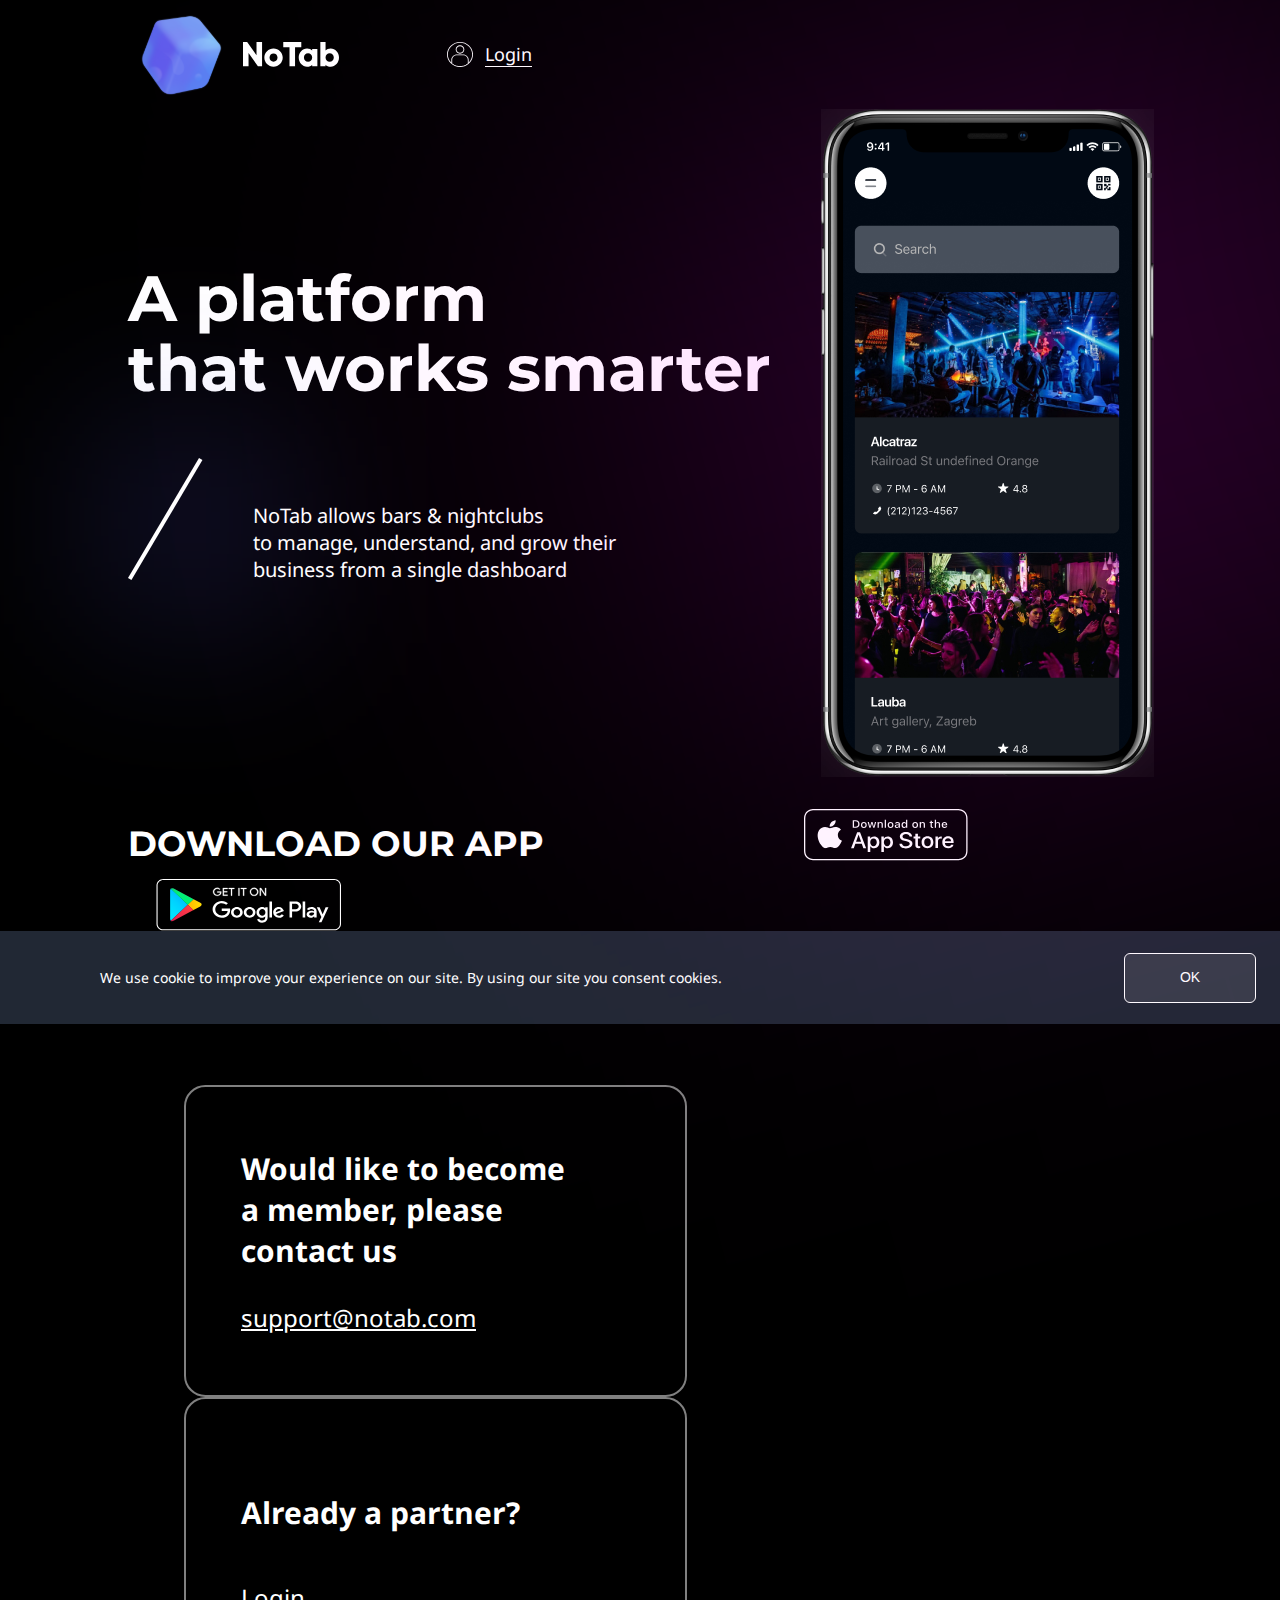
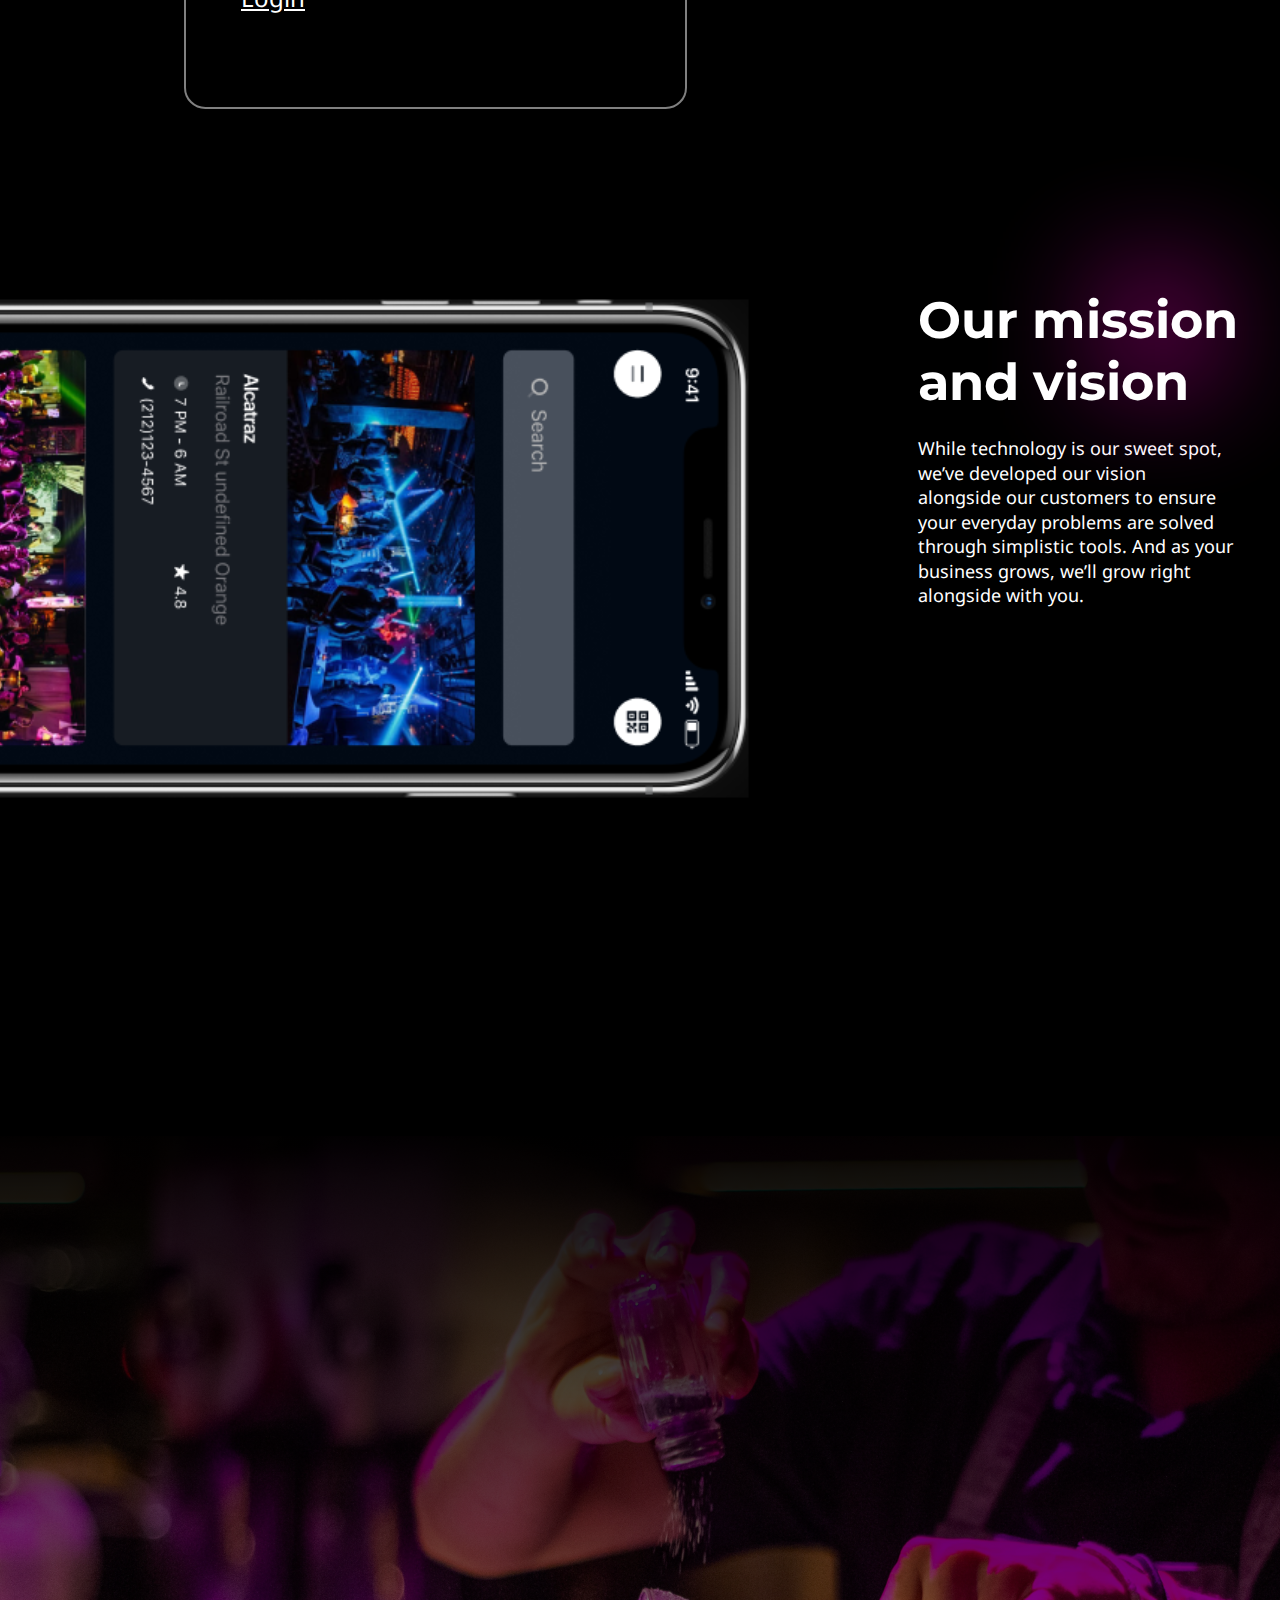
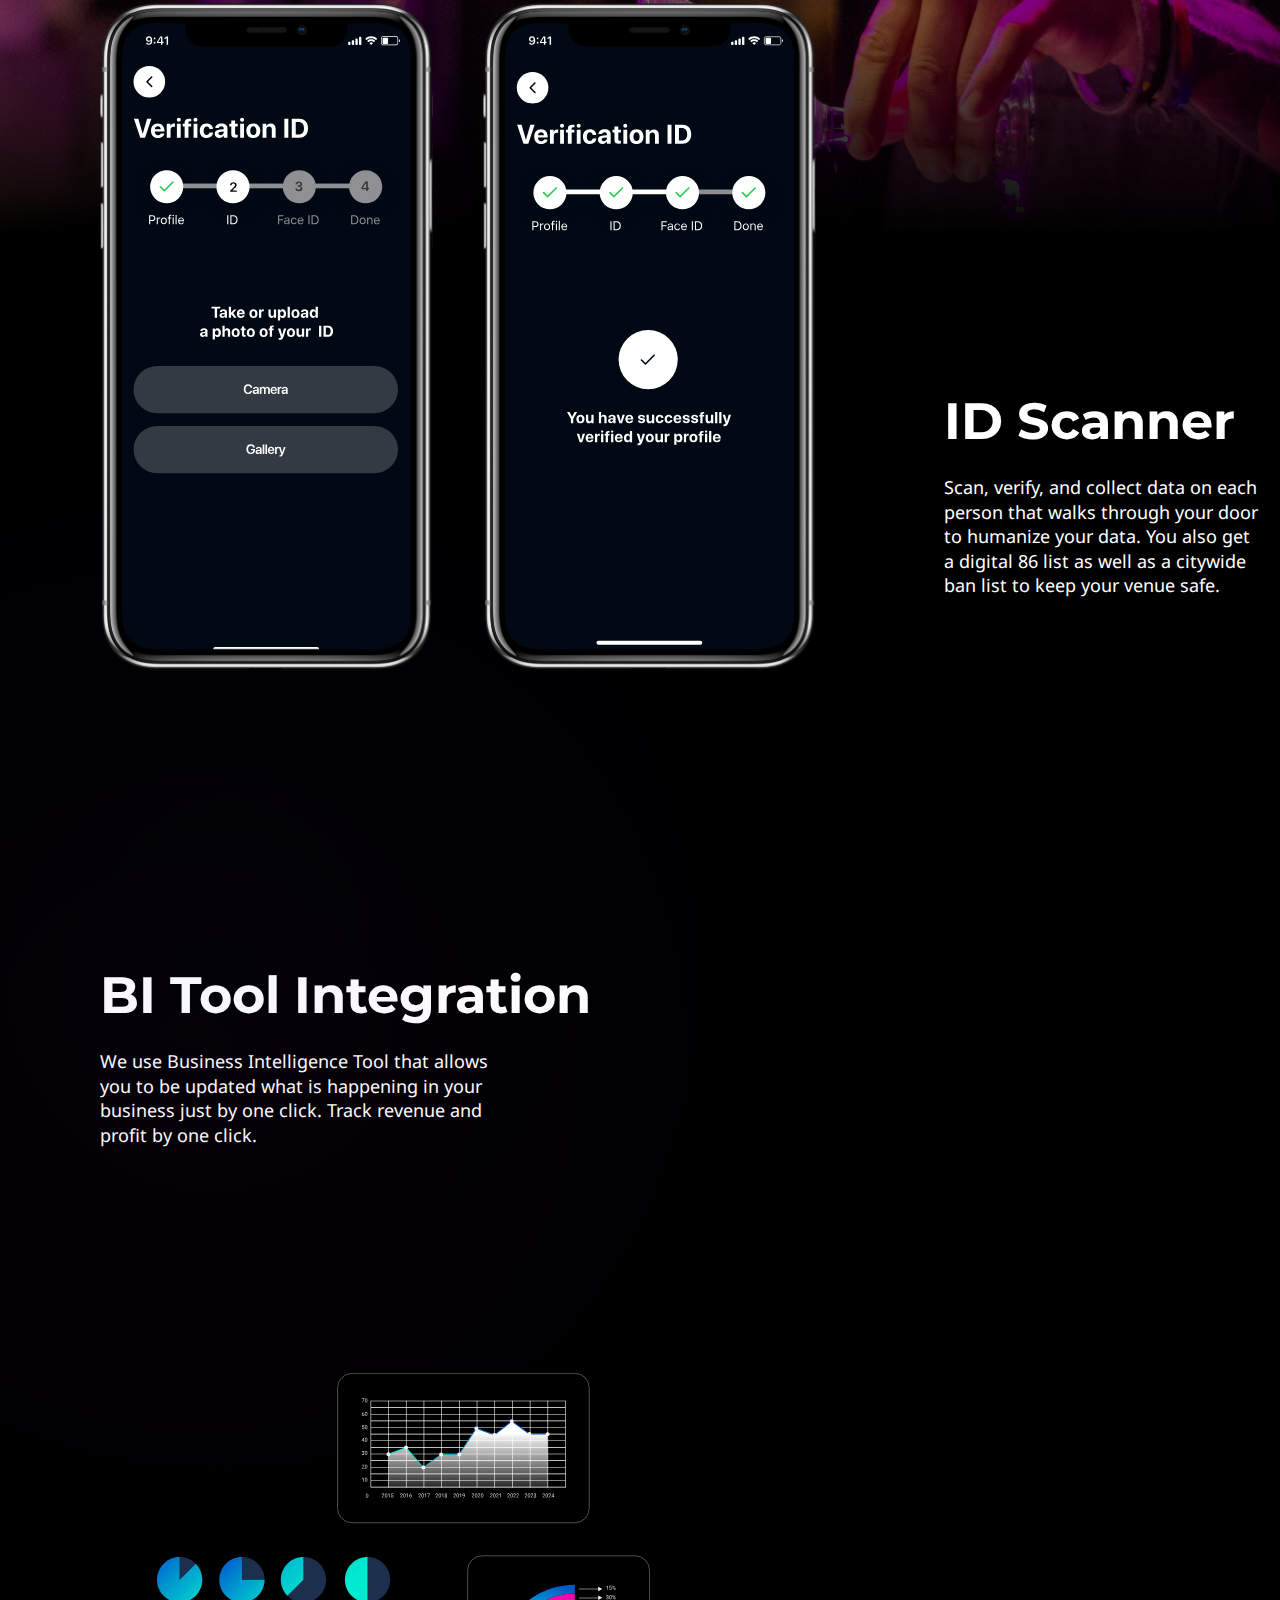
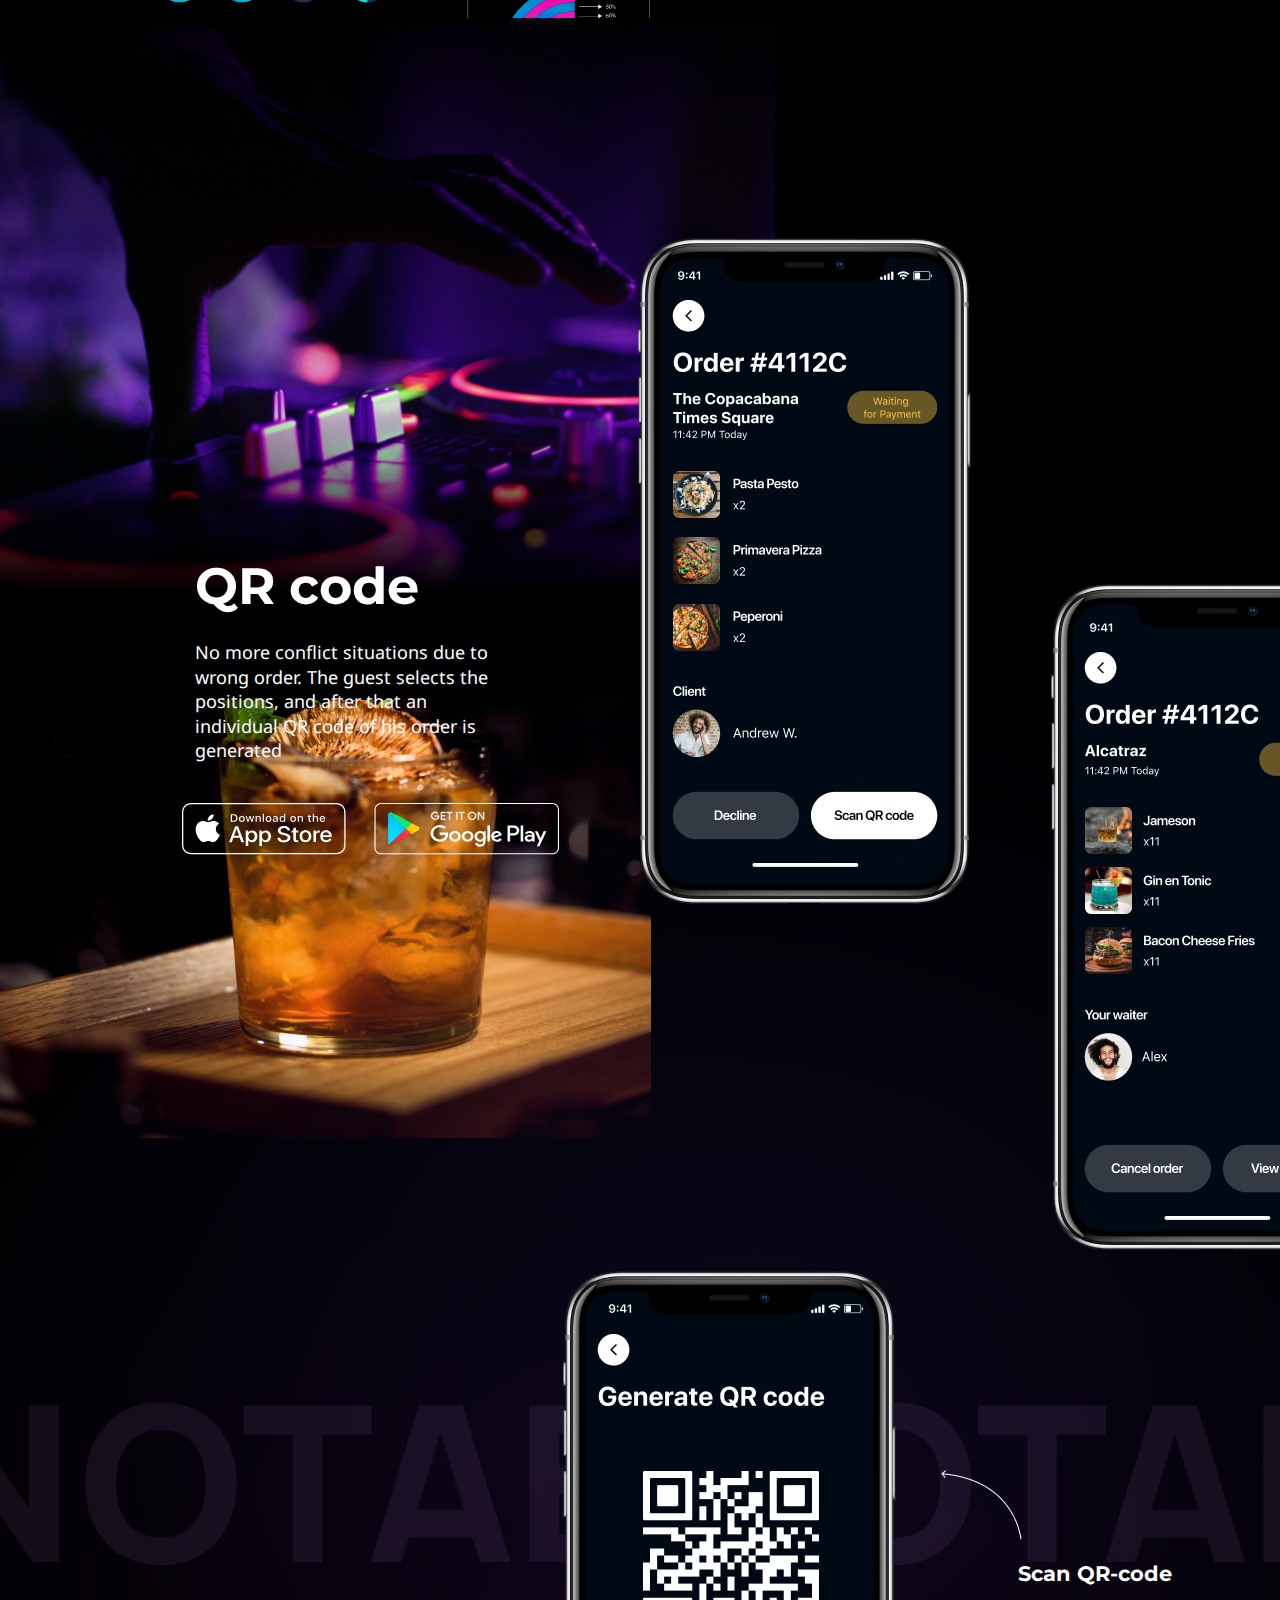
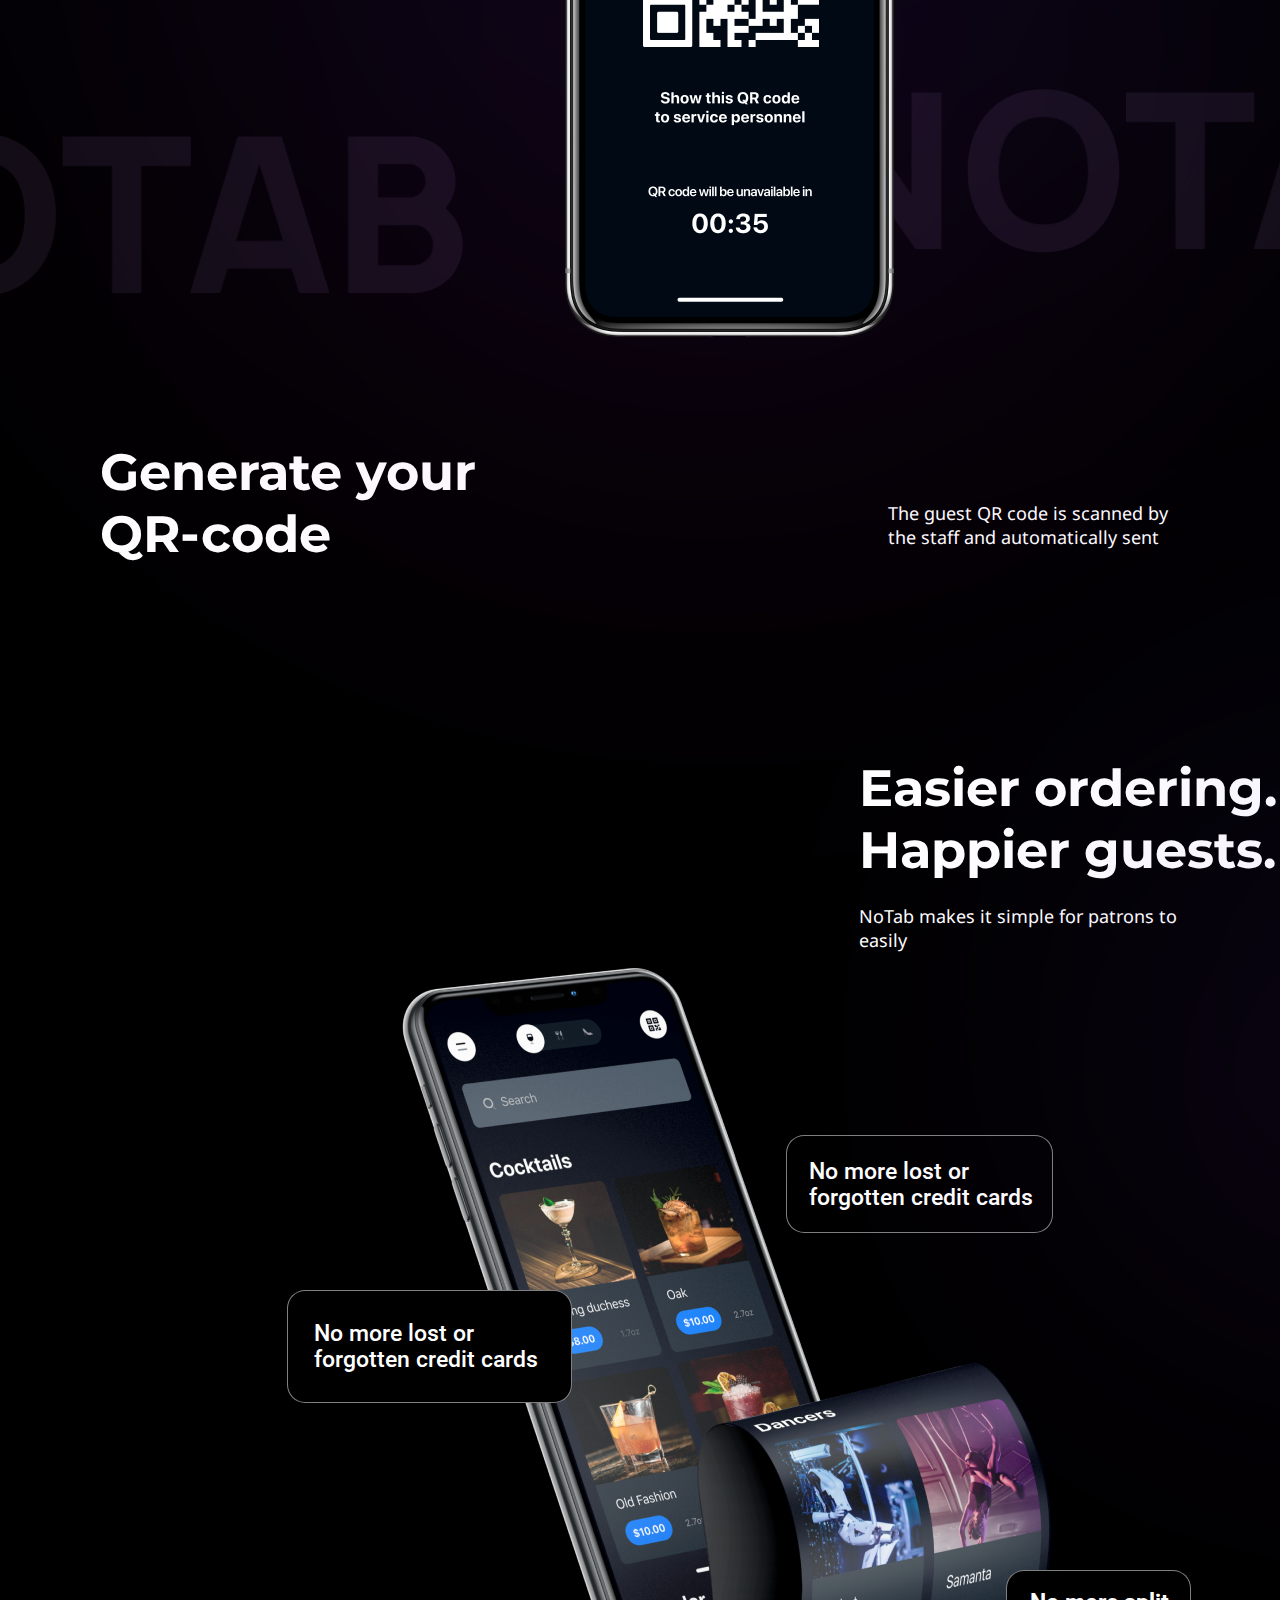
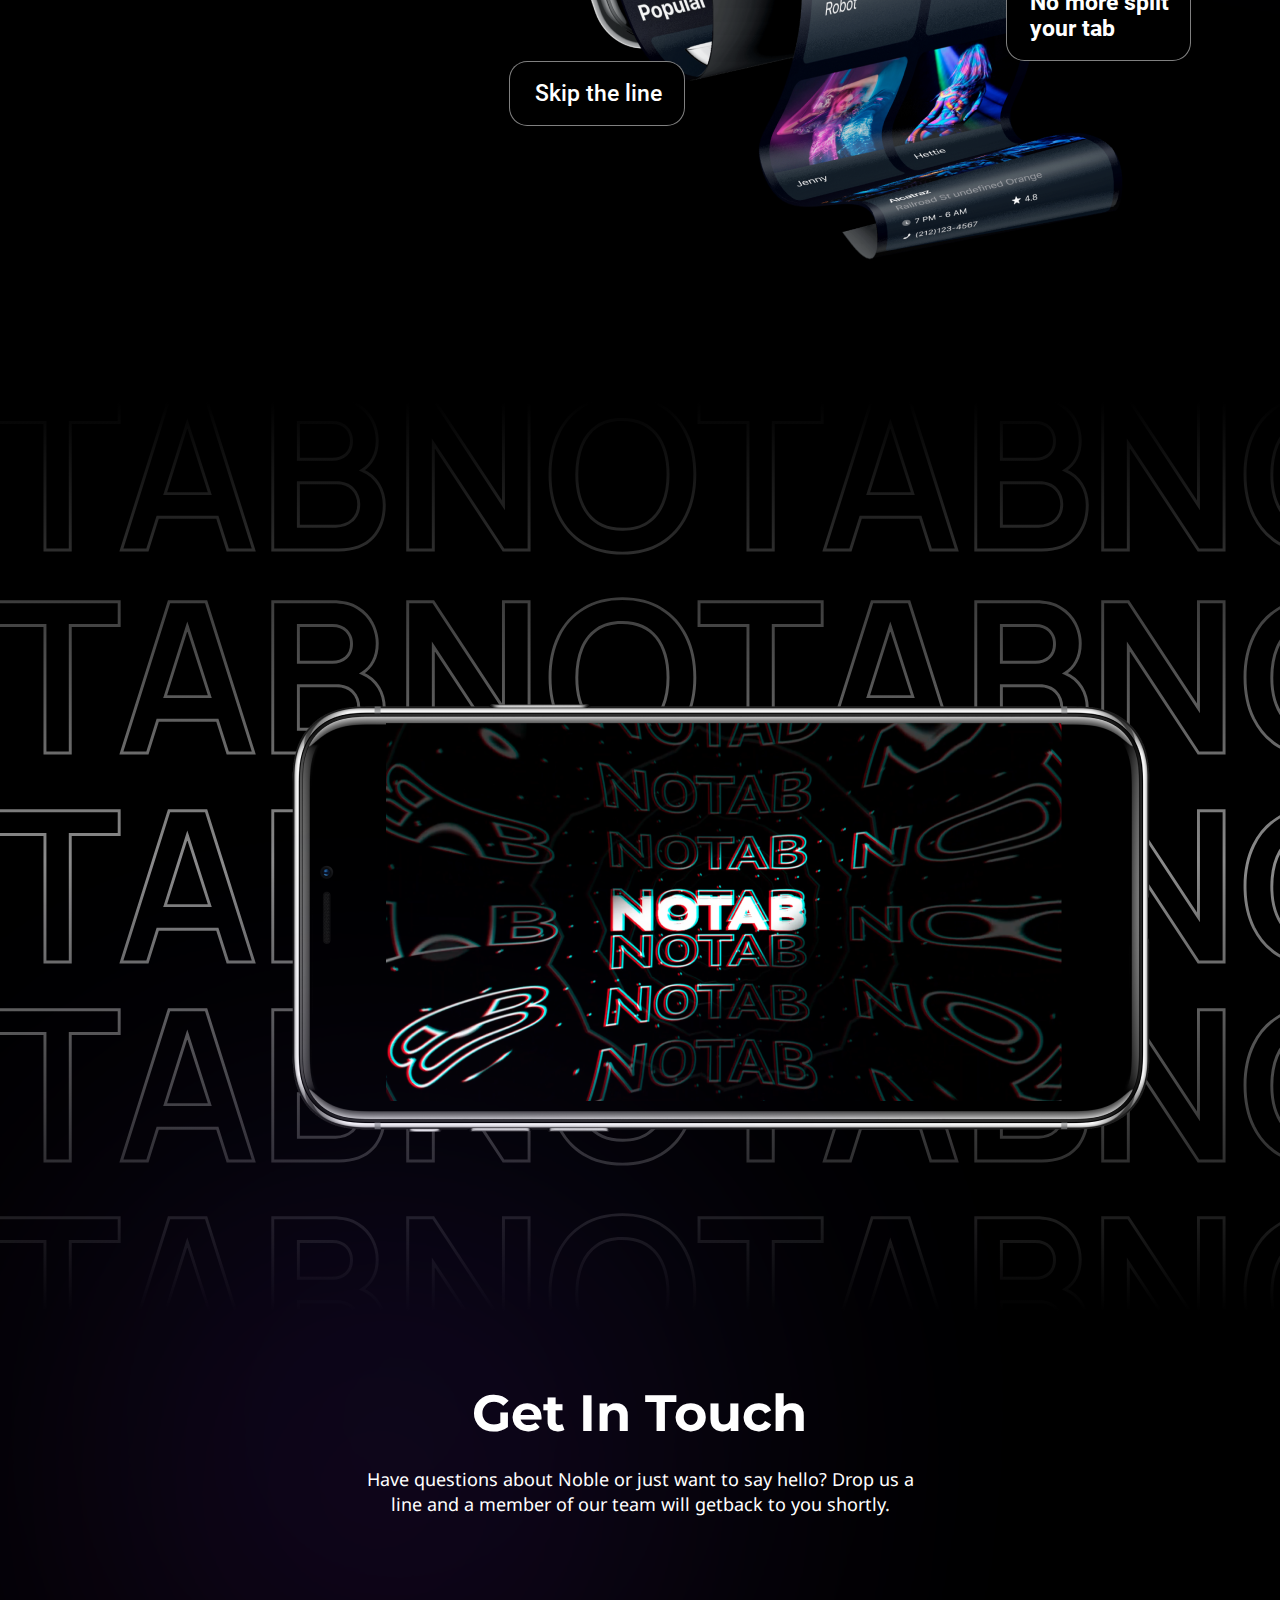
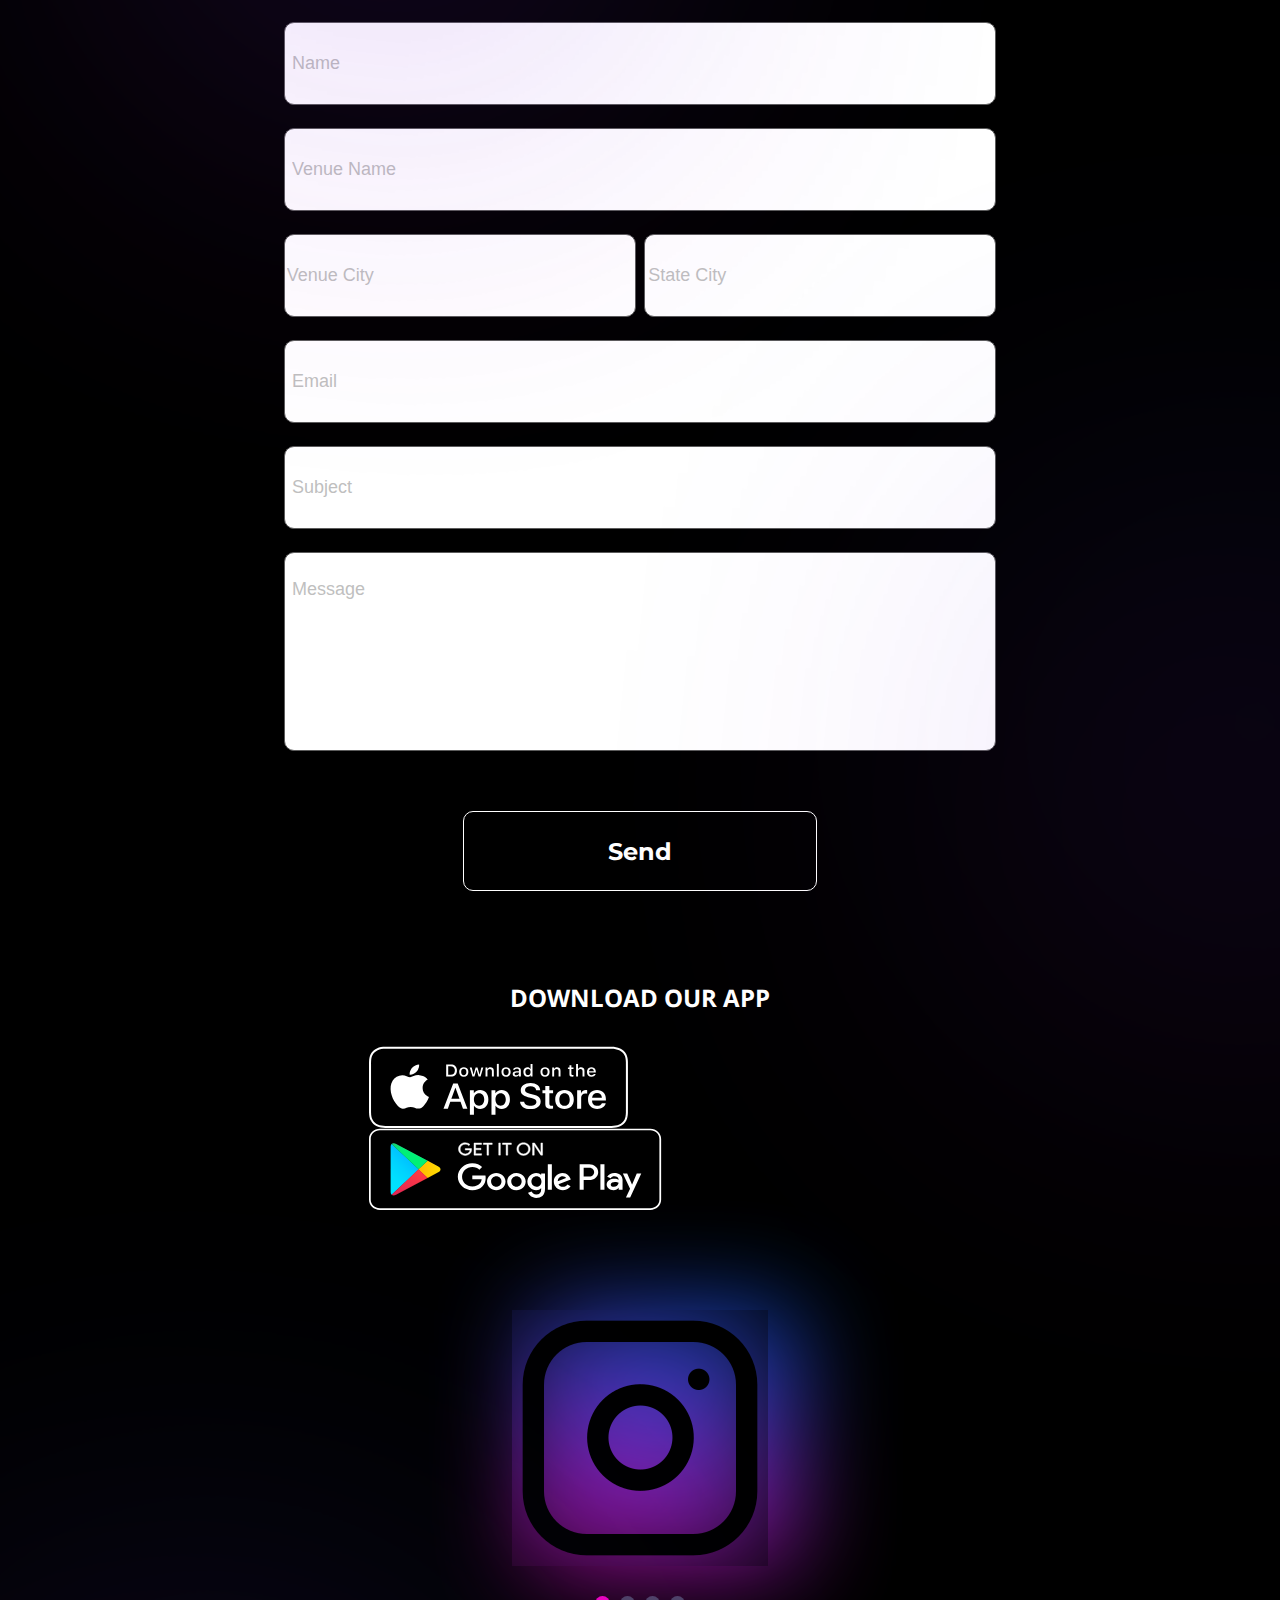
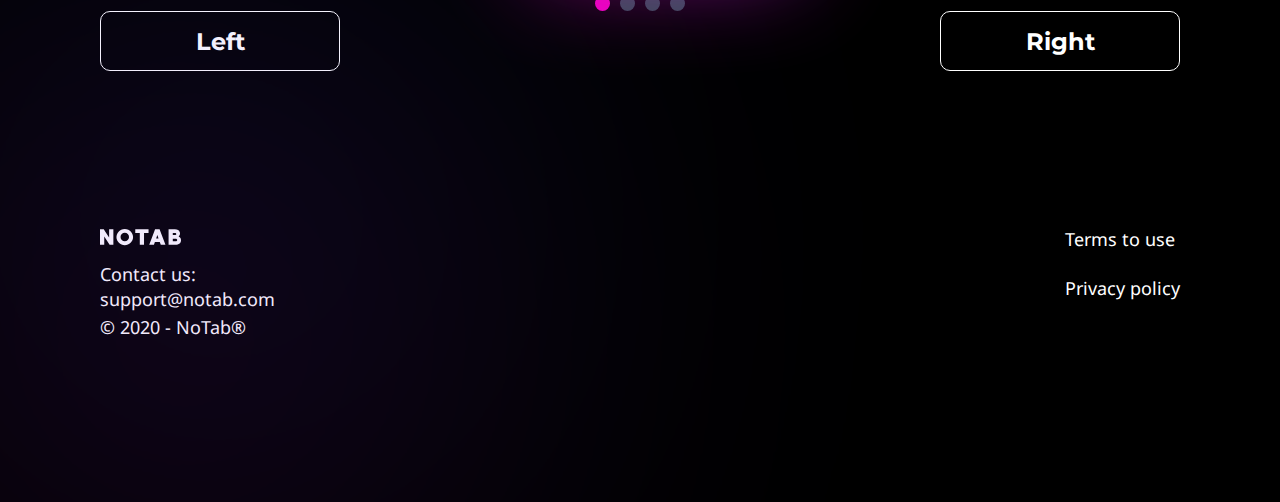
==== commit db035b59: "enough for today" ====
--- a/index.html
+++ b/index.html
@@ -310,27 +310,27 @@
              </div>
              <div class="form__input">
                  <label class="form__input-label">
-                     <input type="text" id="inputName" class="form__input-name whiteInput inputBorderW" placeholder="Name">
+                     <input type="text" id="inputName" class="form__input-name whiteInput selectInput inputBorderW" placeholder="Name">
                  </label>
                  <label class="form__input-label">
-                    <input type="text" class="form__input-venueName whiteInput inputBorderW" placeholder="Venue Name">
+                    <input type="text" class="form__input-venueName whiteInput selectInput inputBorderW" placeholder="Venue Name">
                  </label>
                  <div class="form__input-duo">
                     <label class="form__input-duo-label-1">
-                        <input type="text" class="form__input-venueCity whiteInputCity inputBorderW" placeholder="Venue City">
+                        <input type="text" class="form__input-venueCity whiteInputCity selectInput inputBorderW" placeholder="Venue City">
                     </label>
                      <label class="form__input-duo-label-2">
-                         <input type="text" class="form__input-stateName whiteInputCity inputBorderW" placeholder="State City">
+                         <input type="text" class="form__input-stateName whiteInputCity selectInput inputBorderW" placeholder="State City">
                      </label>
                  </div>
                  <label class="form__input-label">
-                    <input type="text" class="form__input-email whiteInput inputBorderW" placeholder="Email">
+                    <input type="text" class="form__input-email whiteInput selectInput inputBorderW" placeholder="Email">
                  </label>
                  <label class="form__input-label">
-                    <input type="text" class="form__input-subject whiteInput inputBorderW" placeholder="Subject">
+                    <input type="text" class="form__input-subject whiteInput selectInput inputBorderW" placeholder="Subject">
                  </label>
                  <label class="form__input-label">
-                     <input class="form__input-massage whiteInput inputBorderW" placeholder="Message" >
+                     <input class="form__input-massage whiteInput selectInput inputBorderW" placeholder="Message" >
                  </label>
                  <div class="form__gradient-middle"></div>
              </div>
--- a/css/style.css
+++ b/css/style.css
@@ -76,7 +76,7 @@
     font-size: 16px;
     line-height: 1.2;
     font-weight: normal;
-    background-color: gray;
+    background-color: black;
 }
 
 .wrapper {
@@ -84,7 +84,7 @@
     width: 100%;
     max-width: 1440px;
     margin: auto;
-    background: #0c0c0c;
+    background-color: black;
 }
 
 /*HEADER STYLE START*/
@@ -1113,7 +1113,7 @@
     line-height: 29px;
     color: #FFFFFF;
 }
-.form__button-send:hover, .form__button-send:focus, .form__button-send:active{
+.form__button-send:hover {
     background: #a29b9b;
 }
 .form__download { /*контейнер для  надписи и двух кнопок*/
@@ -1142,12 +1142,16 @@
     justify-content: space-between;
 }
 .form__download-button-app { /*контейнер для кнопки app*/
-    /*width: 185px;
-    height: 60px;*/
+
+}
+.form__download-button-app-ico:hover, .form__download-button-app-ico:focus, .form__download-button-app-ico:active{
+    opacity: 0.75;
 }
 .form__download-button-google { /*контейнер для кнопки google*/
-   /* width: 185px;
-    height: 60px;*/
+
+}
+.form__download-button-google-ico:hover, .form__download-button-google-ico:focus, .form__download-button-google-ico:active{
+    opacity: 0.75;
 }
 /*FORM STYLE END*/
 
--- a/css/adaptive.css
+++ b/css/adaptive.css
@@ -939,6 +939,7 @@
     /*FORM STYLE END*/
 
     /*SLIDER STYLE START*/
+
     .slider__button {
         margin-top: 10px;
         display: flex;
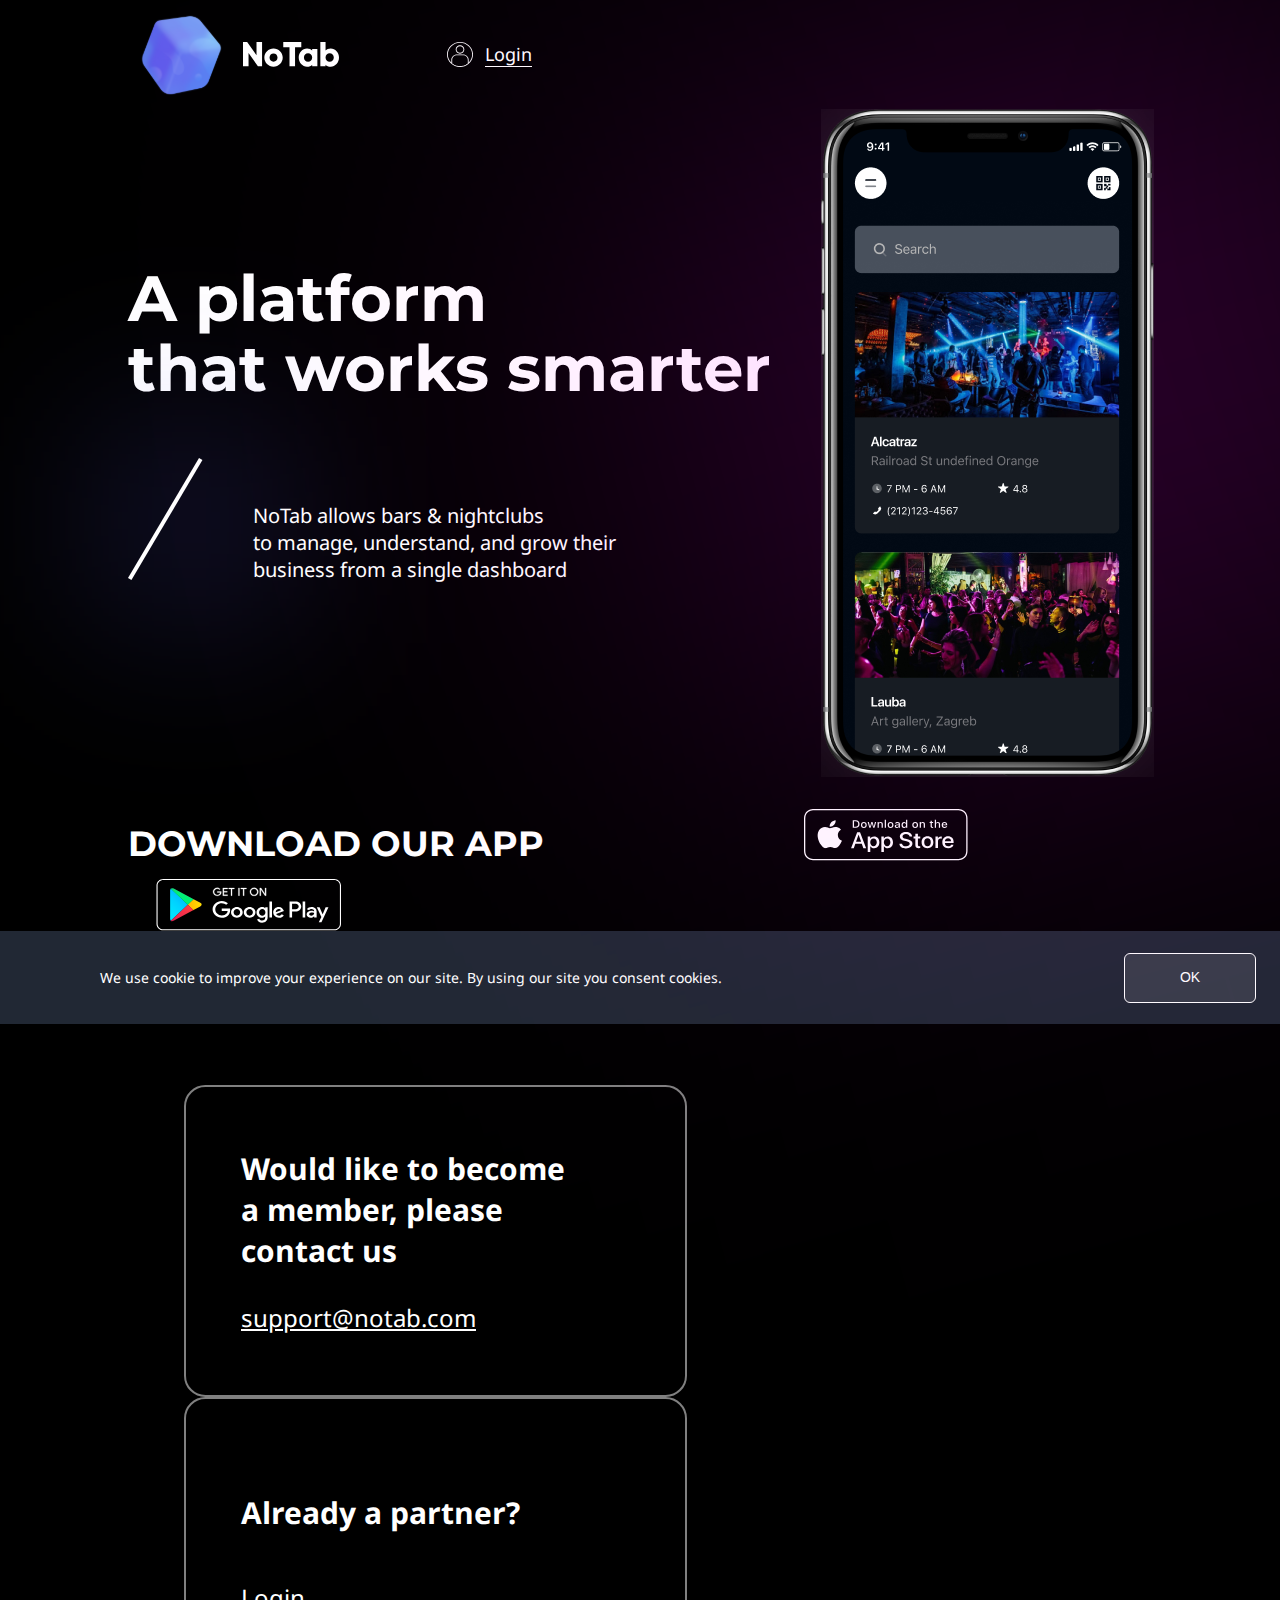
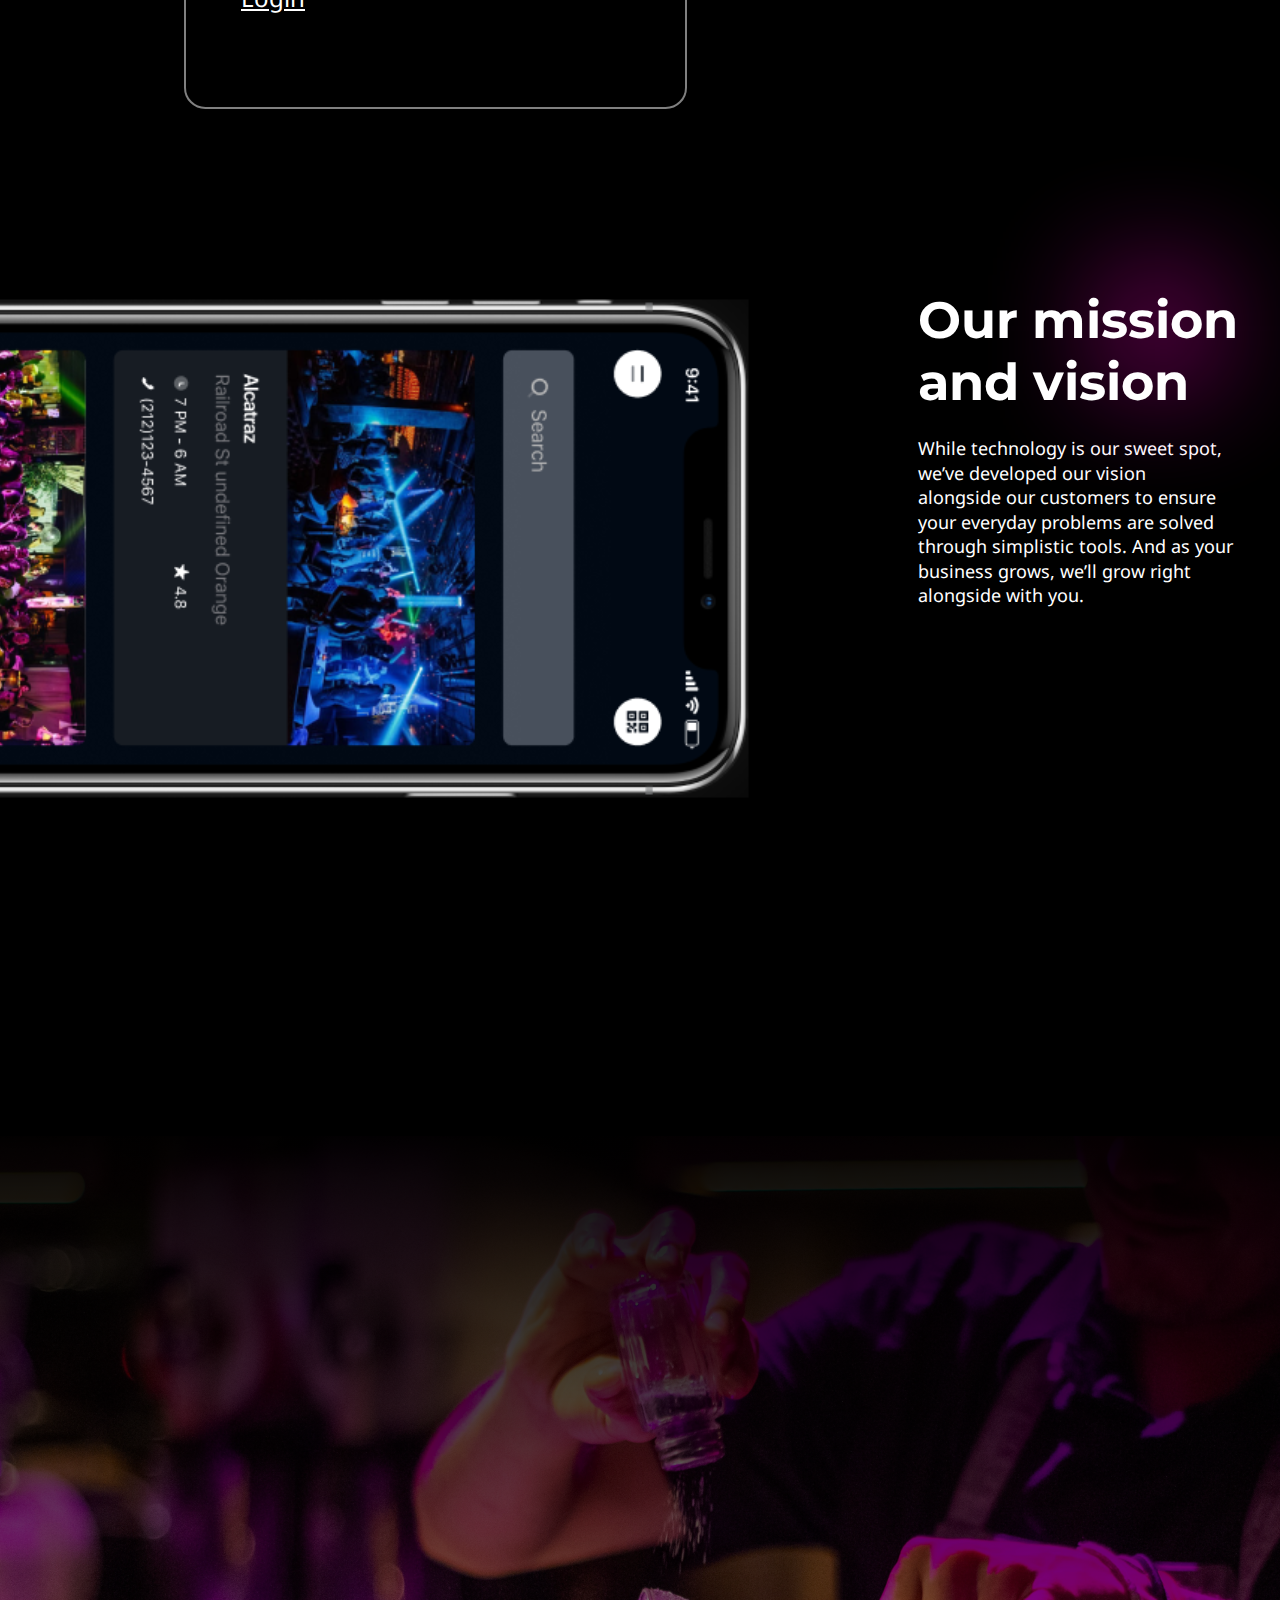
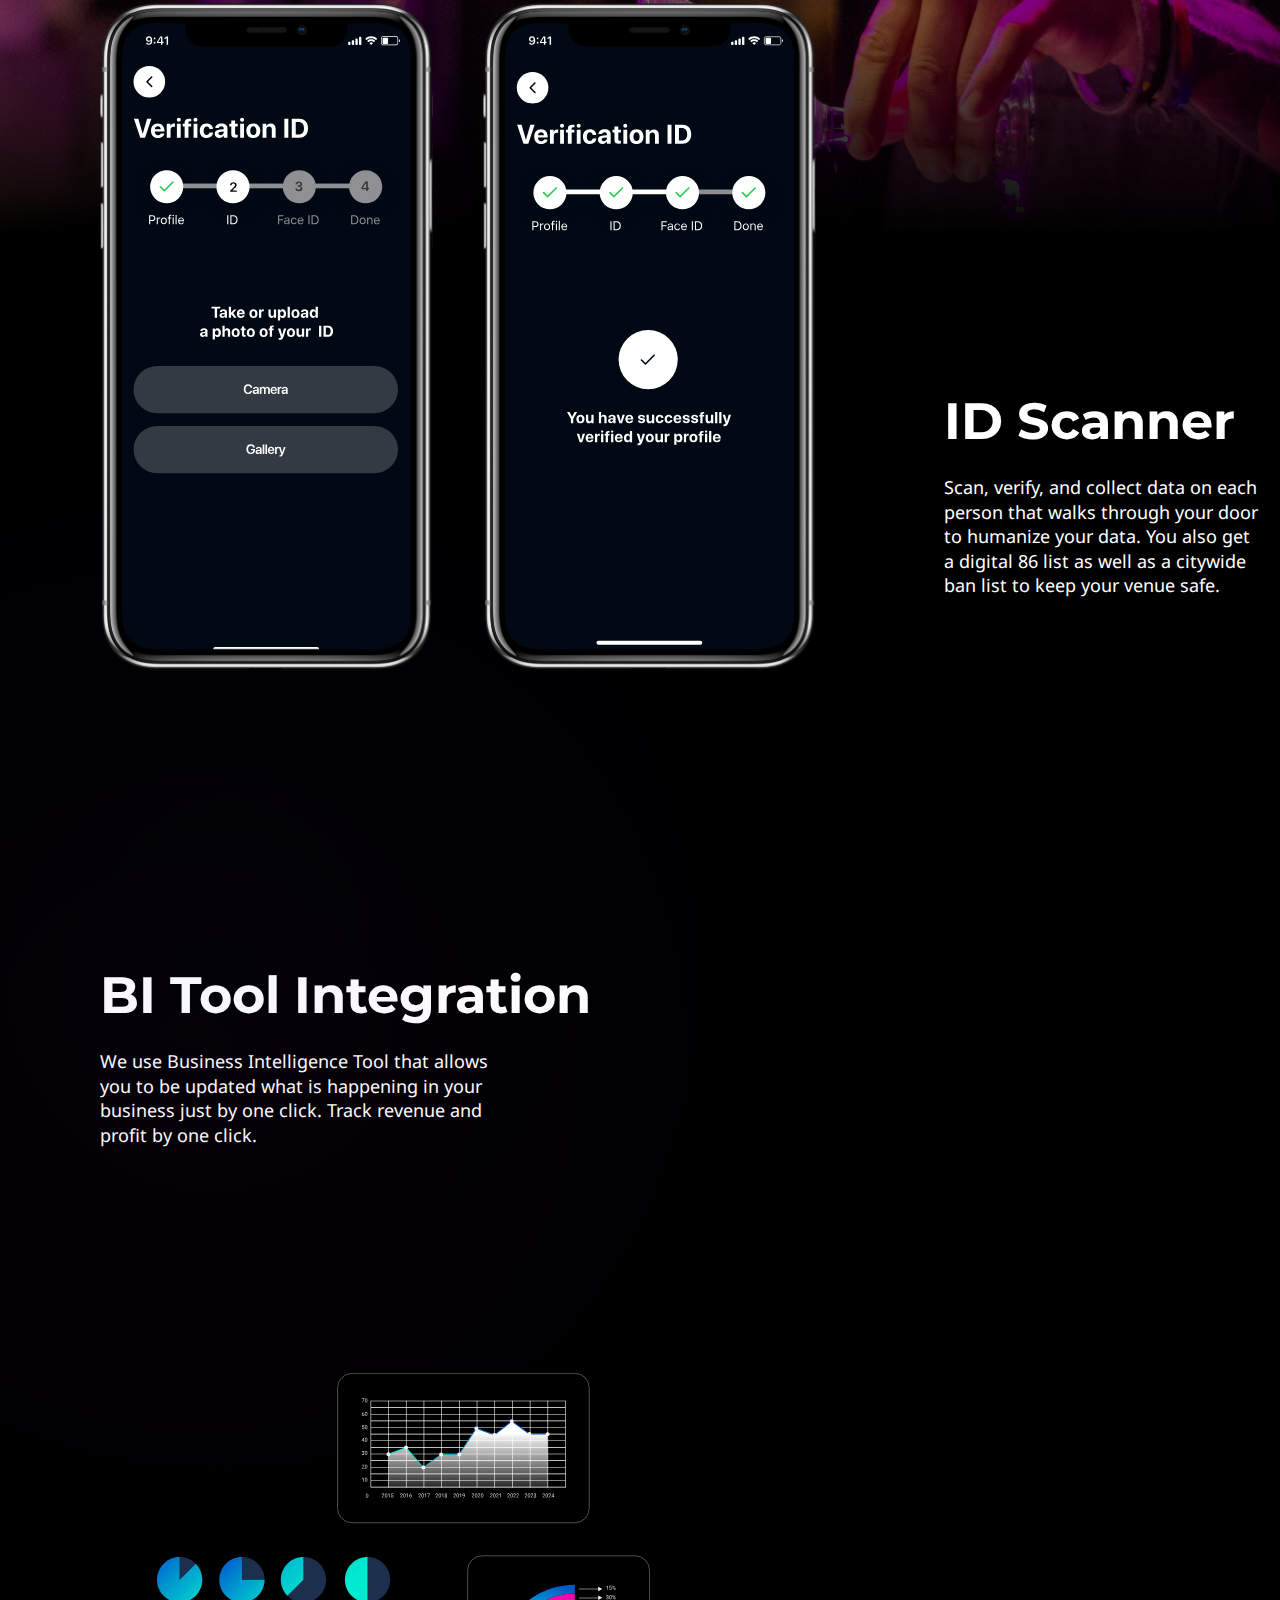
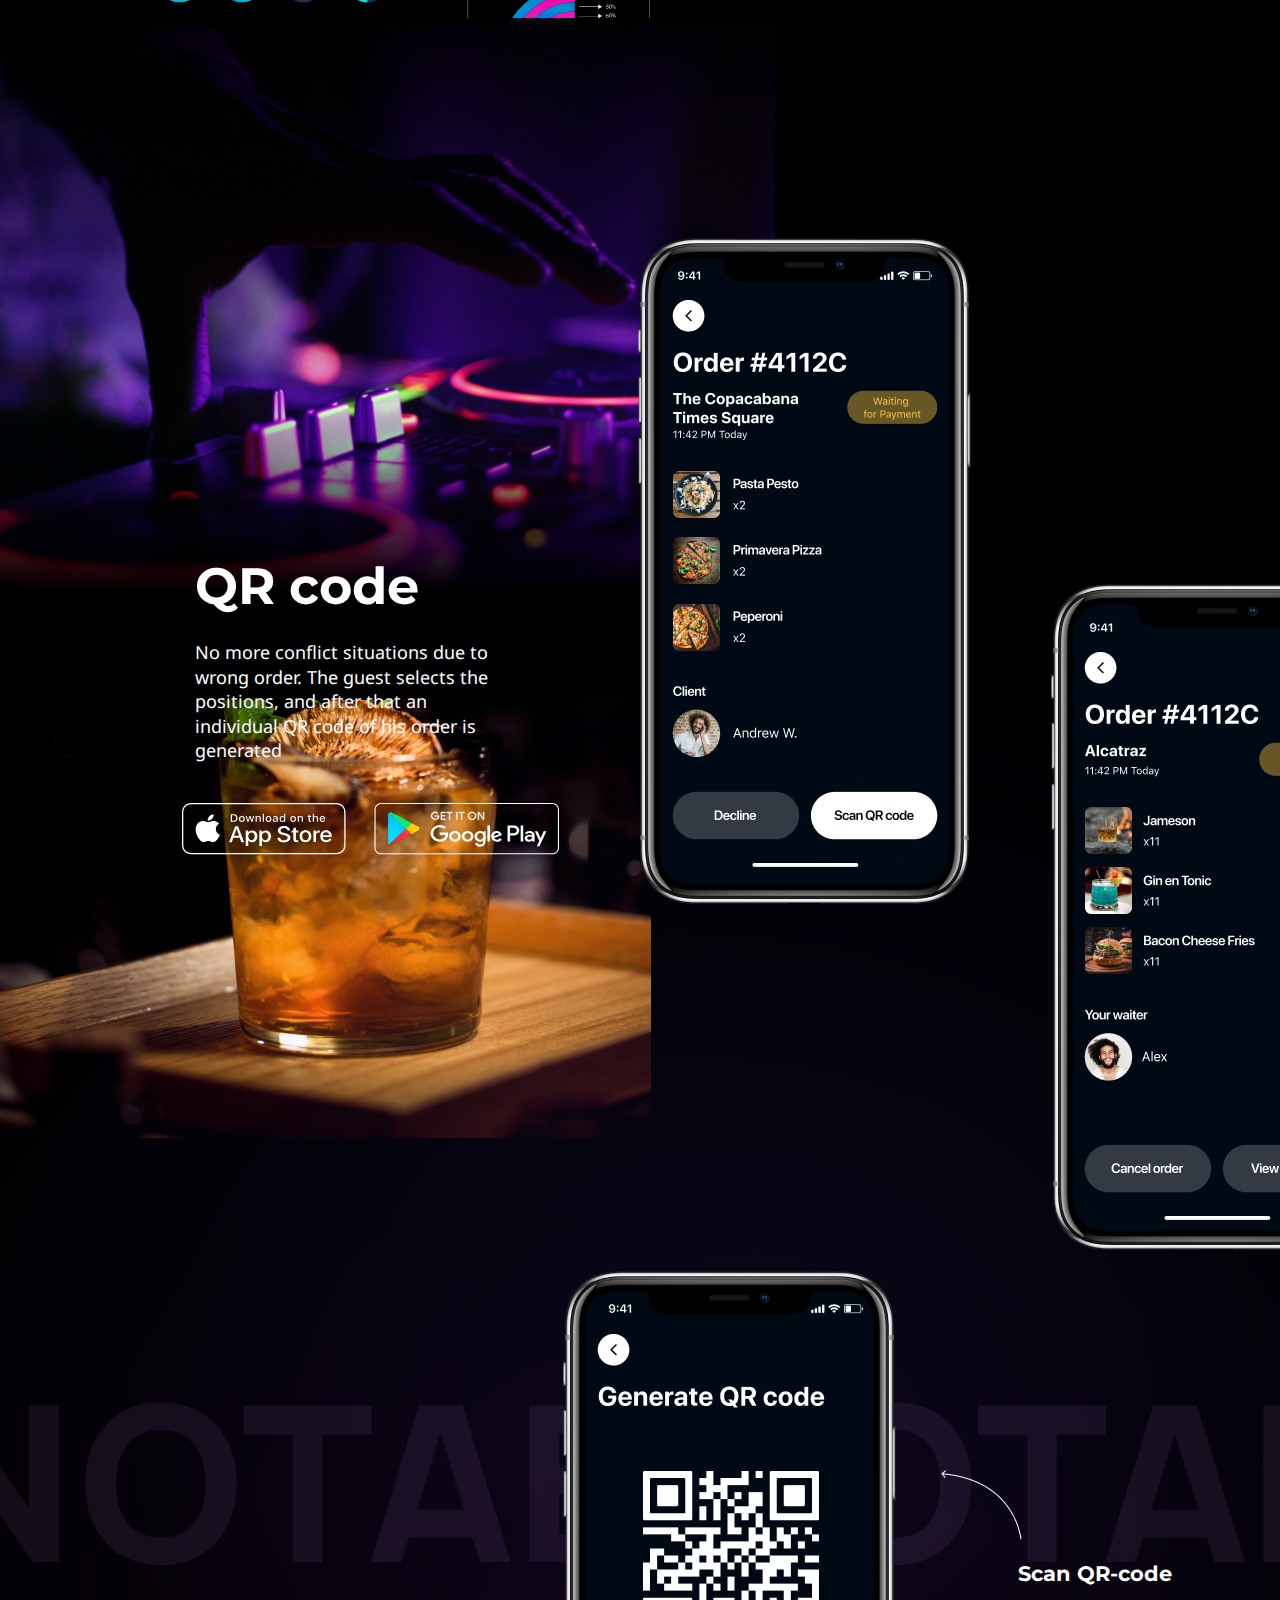
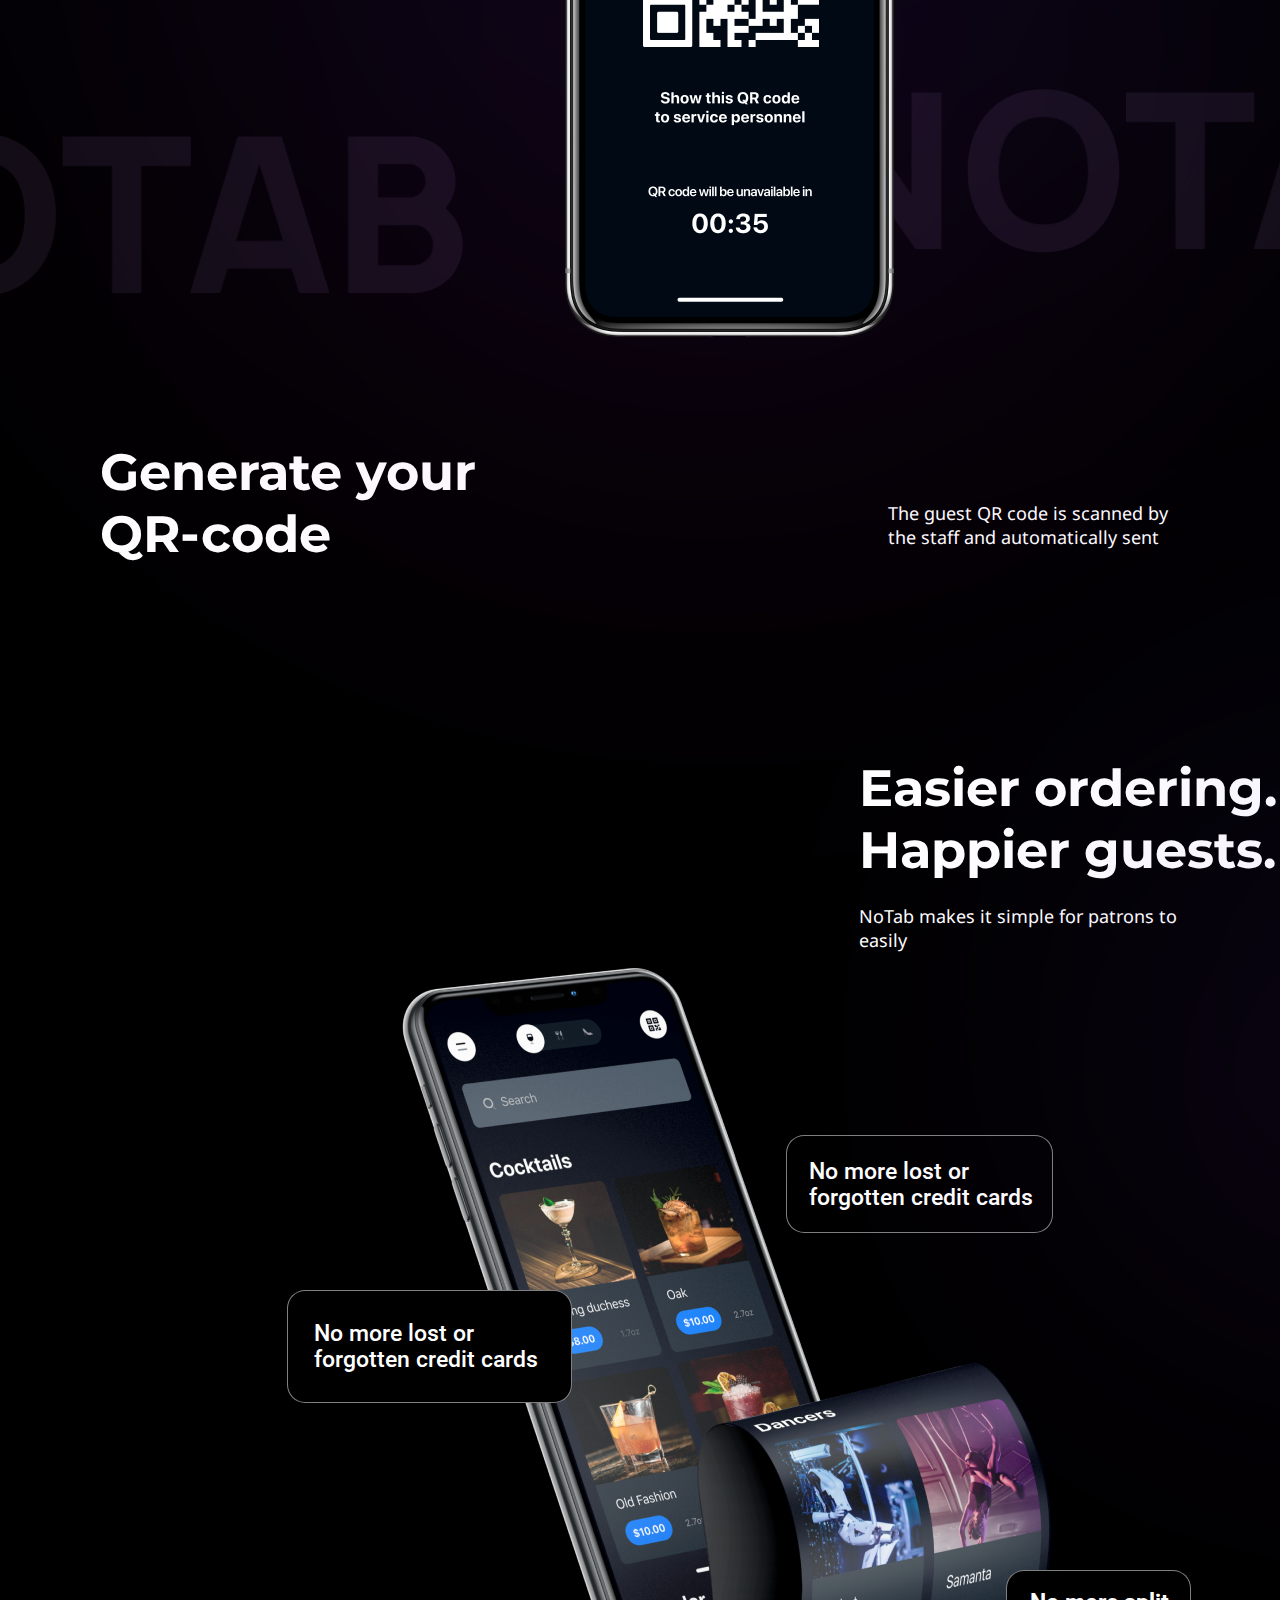
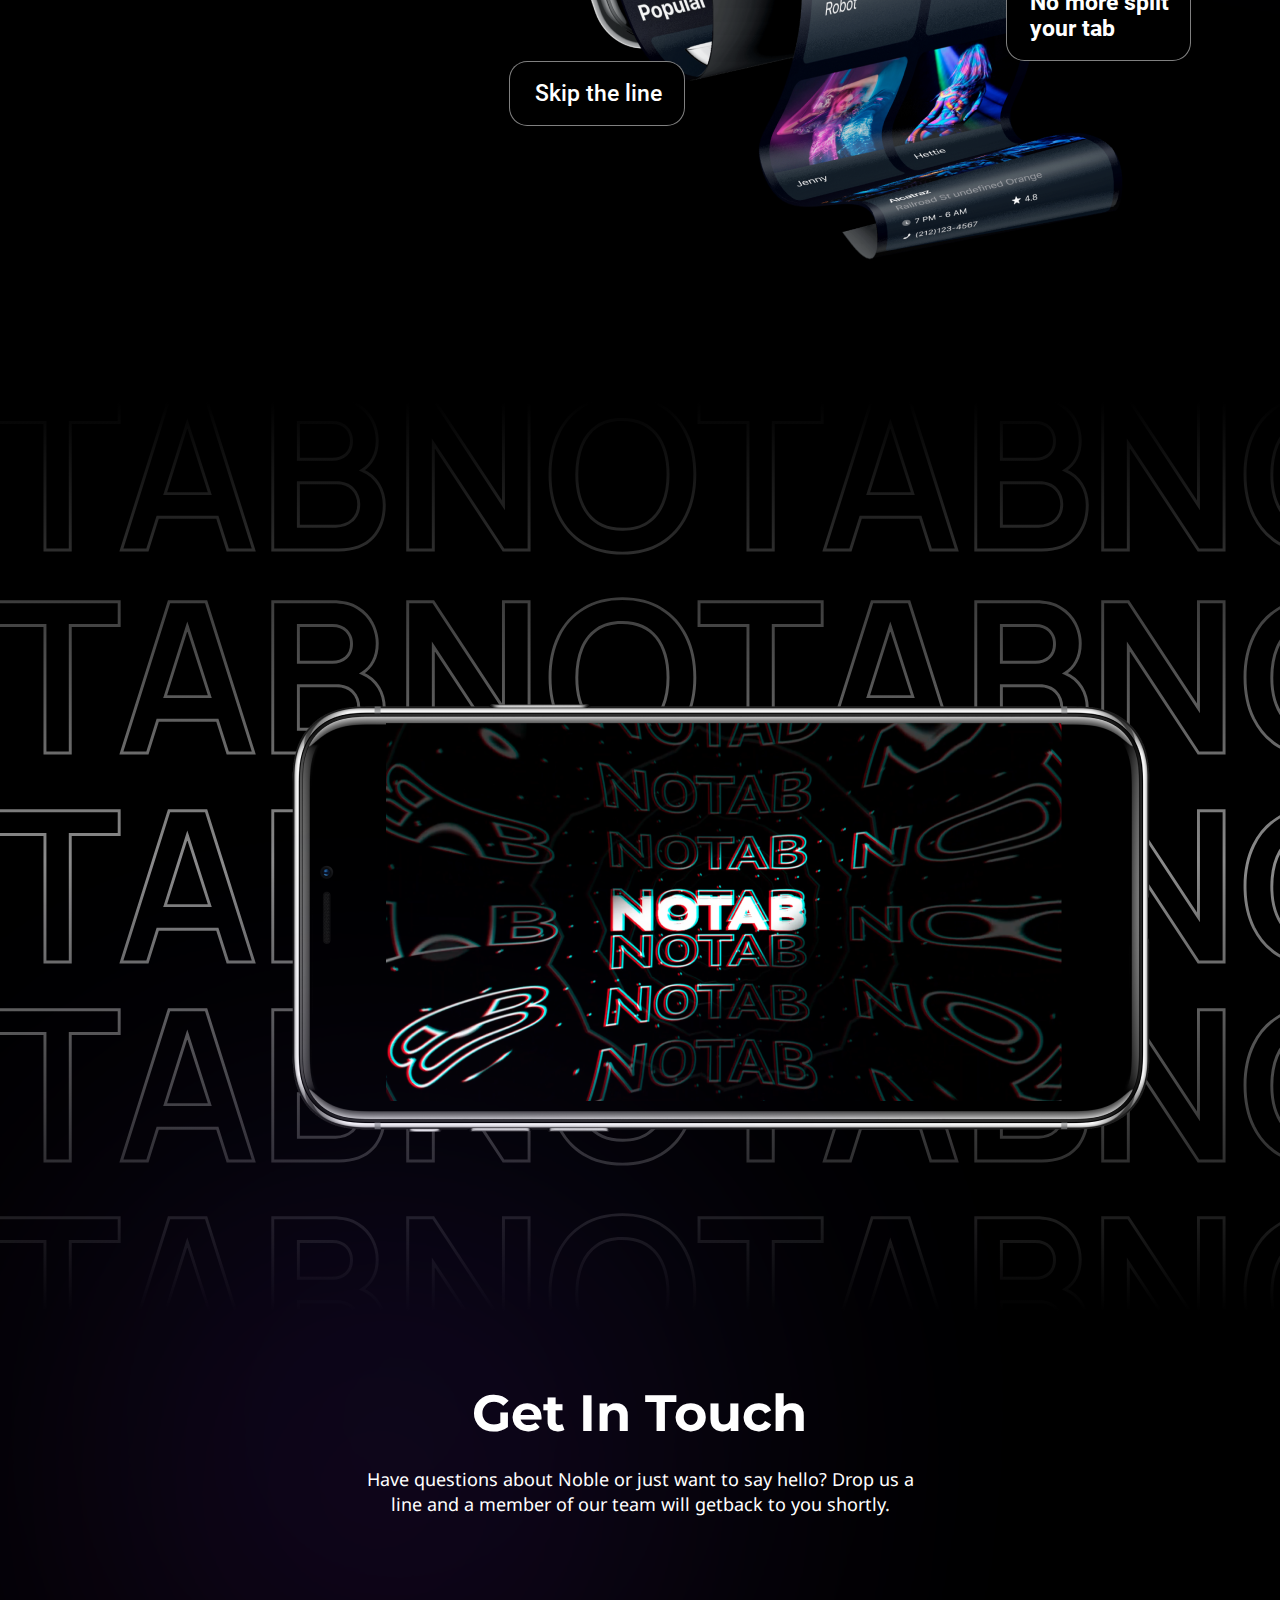
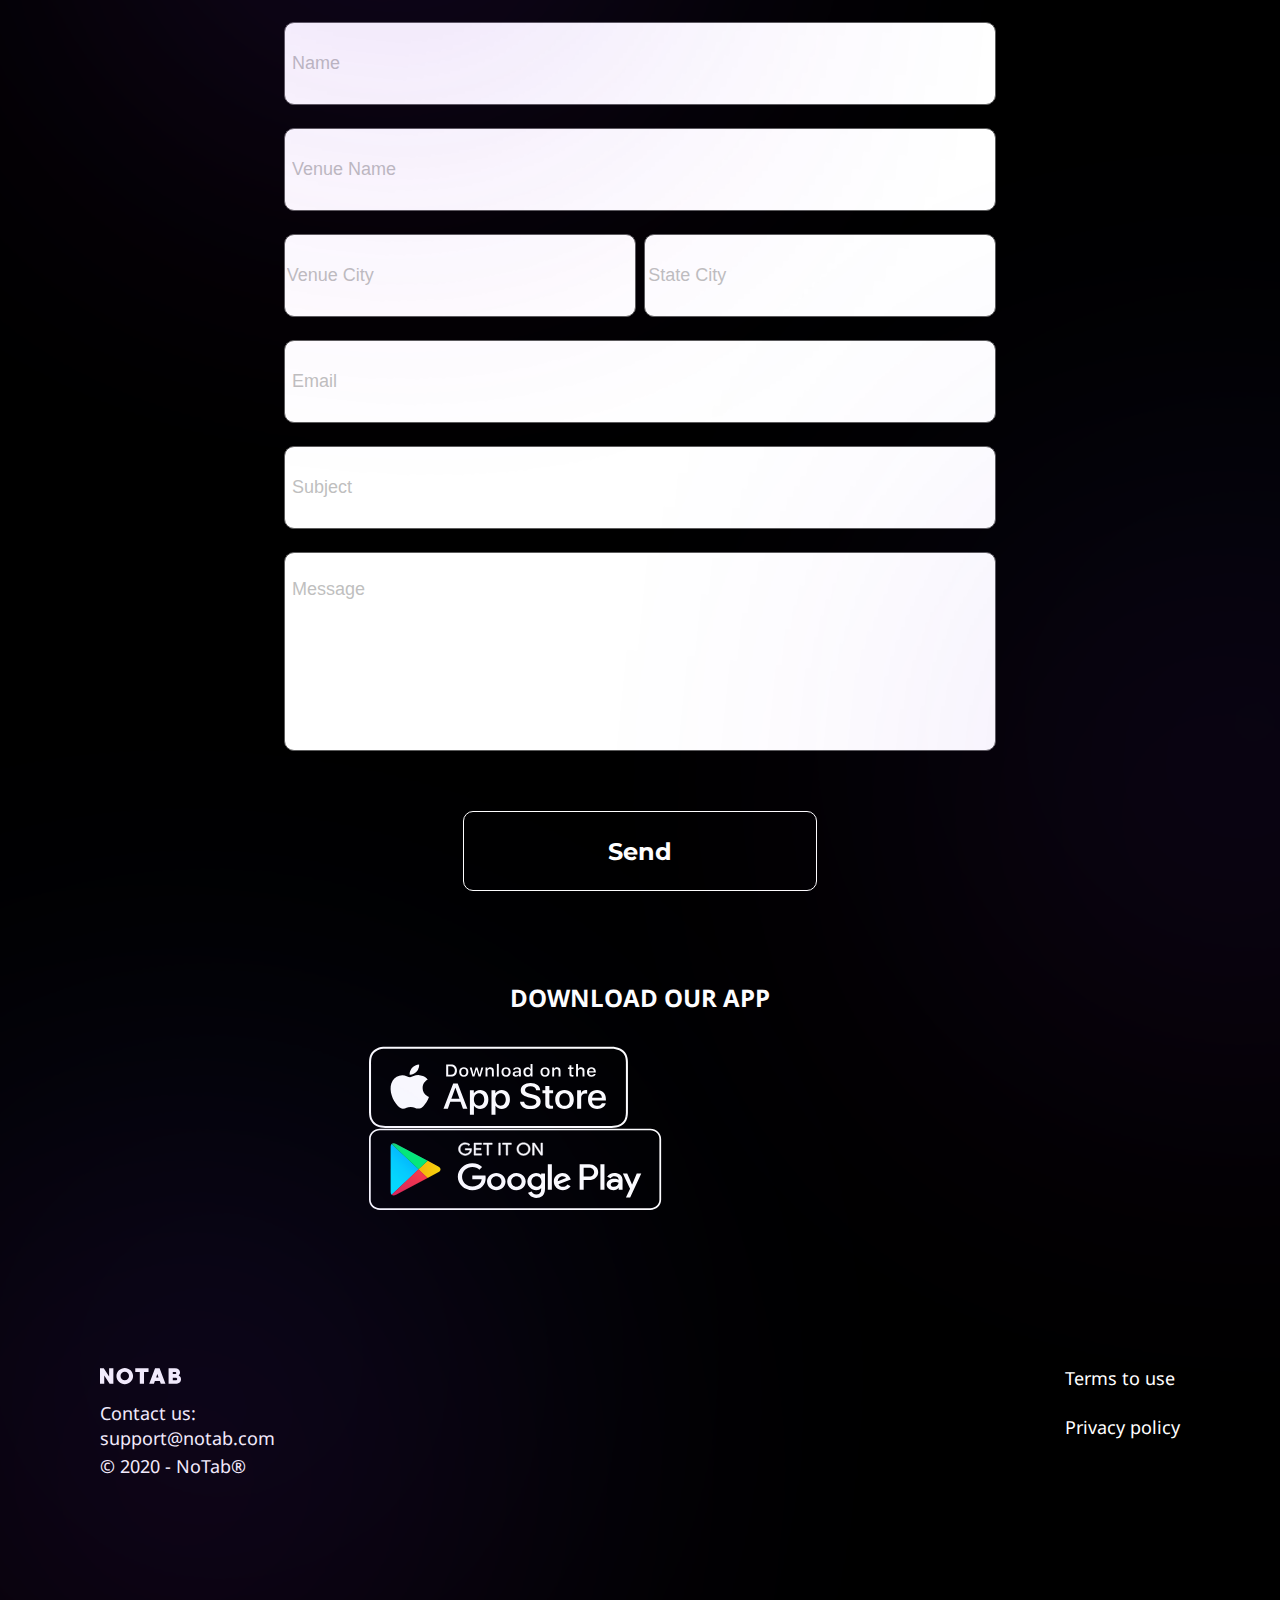
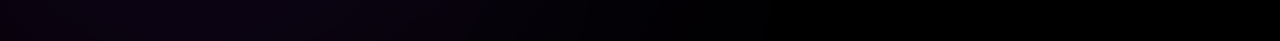
==== commit 31eb10bf: "start separating the slider from the general sheet" ====
--- a/index.html
+++ b/index.html
@@ -1,400 +1,377 @@
 <!doctype html>
 <html lang="en">
-<head>
-    <meta charset="UTF-8">
-    <meta name="viewport"
-          content="width=device-width, user-scalable=no, initial-scale=1.0">
-    <meta http-equiv="X-UA-Compatible" content="ie=edge">
-    <title>Document</title>
-    <link rel="stylesheet" href="./css/reset.css">
-    <link rel="stylesheet" href="./css/style.css">
-    <link rel="stylesheet" href="./css/adaptive.css">
-</head>
-<body>
- <div class="wrapper">
-     <header class="header">
-         <div class="header__wrapper">
-             <div class="header__cube">
-                 <a href="/" class="header__cube-link">
-                     <img src="./img/svg/header-Cube-ico.svg" alt="sorry, item not found" class="header__cube-svg">
-                 </a>
-             </div>
-             <div class="header__noTab">
-                 <a href="/" class="header__noTab-link">
-                     <img src="./img/svg/header-NoTab-text.svg" alt="sorry, item not found" class="header__noTab-text">
-                 </a>
-             </div>
-             <nav class="header__nav">
-                 <div class="header__nav-item">
-                     <div class="header__nav-item-logo">
-                         <img src="./img/svg/header-Login-ico.svg" alt="sorry, item not found" class="header__nav-item-ico">
-                     </div>
-                 </div>
-                 <div class="header__nav-item">
-                     <div class="header__nav-item-text">
-                         <a href="#" class="header__nav-item-link">Login</a>
-                     </div>
-                 </div>
-             </nav>
-         </div>
-     </header>
-     <div class="intro_gradient"></div>
-     <main class="main">
-         <section class="intro">
-             <div class="intro__wrapper">
-                 <div class="intro__wrapper-1">
-                     <div class="intro__textBlock">
-                         <div class="intro__textBlock-item-1">
-                             <b class="intro__textBlock-item-1-text">
-                                 A platform  <br> that works smarter
-                             </b>
-                         </div>
-                         <div class="intro__textBlock-item-2">
-                             <div class="intro__textBlock-item-2-gradient"></div>
-                             <div class="intro__textBlock-item-2-img">
-                                 <img src="./img/svg/intro-textBlock-img.svg" alt="sorry, item not found" class="intro__textBlock-item-2-ico">
+    <head>
+        <meta charset="UTF-8">
+        <meta name="viewport"
+              content="width=device-width, user-scalable=yes, initial-scale=1.0">
+        <meta http-equiv="X-UA-Compatible" content="ie=edge">
+        <title>Document</title>
+        <link rel="stylesheet" href="./css/reset.css">
+        <link rel="stylesheet" href="./css/style.css">
+        <link rel="stylesheet" href="./css/adaptive.css">
+    </head>
+    <body>
+     <div class="wrapper">
+         <header class="header">
+             <div class="header__wrapper">
+                 <div class="header__cube">
+                     <a href="/" class="header__cube-link">
+                         <img src="./img/svg/header-Cube-ico.svg" alt="sorry, item not found" class="header__cube-svg">
+                     </a>
+                 </div>
+                 <div class="header__noTab">
+                     <a href="/" class="header__noTab-link">
+                         <img src="./img/svg/header-NoTab-text.svg" alt="sorry, item not found" class="header__noTab-text">
+                     </a>
+                 </div>
+                 <nav class="header__nav">
+                     <div class="header__nav-item">
+                         <div class="header__nav-item-logo">
+                             <img src="./img/svg/header-Login-ico.svg" alt="sorry, item not found" class="header__nav-item-ico">
+                         </div>
+                     </div>
+                     <div class="header__nav-item">
+                         <div class="header__nav-item-text">
+                             <a href="#" class="header__nav-item-link">Login</a>
+                         </div>
+                     </div>
+                 </nav>
+             </div>
+         </header>
+         <div class="intro_gradient"></div>
+         <main class="main">
+             <div class="intro">
+                 <div class="intro__wrapper">
+                     <div class="intro__wrapper-1">
+                         <div class="intro__textBlock">
+                             <div class="intro__textBlock-item-1">
+                                 <b class="intro__textBlock-item-1-text">
+                                     A platform  <br> that works smarter
+                                 </b>
                              </div>
-                             <p class="intro__textBlock-item-2-text">
-                                 NoTab allows bars & nightclubs <br> to manage, understand, and grow their business from a single dashboard
+                             <div class="intro__textBlock-item-2">
+                                 <div class="intro__textBlock-item-2-gradient"></div>
+                                 <div class="intro__textBlock-item-2-img">
+                                     <img src="./img/svg/intro-textBlock-img.svg" alt="sorry, item not found" class="intro__textBlock-item-2-ico">
+                                 </div>
+                                 <p class="intro__textBlock-item-2-text">
+                                     NoTab allows bars & nightclubs <br> to manage, understand, and grow their business from a single dashboard
+                                 </p>
+                             </div>
+                         </div>
+                         <div class="intro__imgBlock">
+                             <img src="./img/intro-iphone.png" alt="sorry, item not found" class="intro__imgBlock-ico">
+                         </div>
+                     </div>
+                     <div class="intro__footer">
+                         <div class="intro__footer-item-1">
+                             <p class="intro__footer-item-1-text">
+                                 Download our app
                              </p>
                          </div>
-                     </div>
-                     <div class="intro__imgBlock">
-                         <!--<div class="intro_imgBlock-gradient"></div>-->
-                         <img src="./img/intro-iphone.png" alt="sorry, item not found" class="intro__imgBlock-ico">
-                     </div>
-                 </div>
-                 <div class="intro__footer">
-                     <div class="intro__footer-item-1">
-                         <p class="intro__footer-item-1-text">
-                             Download our app
-                         </p>
-                     </div>
-                     <div class="intro__footer-item-2">
+                         <div class="intro__footer-item-2">
+                             <a href="/" class="intro__footer-item-2-img">
+                                 <img src="./img/svg/intro-footer-appStore.svg" alt="sorry, item not found" class="intro__footer-item-2-ico">
+                             </a>
+                         </div>
+                         <div class="intro__footer-item-3">
+                             <a href="/" class="intro__footer-item-3-img">
+                                 <img src="./img/svg/intro-footer-googlePlay.svg" alt="sorry, item not found" class="intro__footer-item-3-ico">
+                             </a>
+                         </div>
+                     </div>
+                 </div>
+             </div>
+            <div class="combiner">
+                <div class="cookie">
+                    <div class="cookie__item-1">
+                        <p class="cookie__item-text">
+                            We use cookie to improve your experience on our site. By using our site you consent cookies.
+                        </p>
+                    </div>
+                    <div class="cookie__item-2">
+                        <button type="submit" class="cookie__item-button">Ok</button>
+                    </div>
+                </div>
+                <div class="info__windows">
+                    <div class="info__windows-wrap">
+                        <div class="info__window-wrap-border-1">
+                            <div class="info__window-mail">
+                                <p class="info__windows-text">
+                                    Would like to become <br> a member, please  <br> contact us
+                                </p>
+                                <a href="/" class="info__windows-link">
+                                    support@notab.com
+                                </a>
+                            </div>
+                        </div>
+                        <div class="info__window-wrap-border-2">
+                            <div class="info__windows-login">
+                                <p class="info__windows-text">
+                                    Already a partner?
+                                </p>
+                                <a href="/" class="info__windows-link">
+                                    Login
+                                </a>
+                            </div>
+                        </div>
+                    </div>
+                </div>
+                <div class="mission">
+                    <div class="mission__img">
+                        <img src="./img/intro-iphone.png" alt="sorry, item not found" class="mission__img-ico">
+                    </div>
+                    <div class="mission__text">
+                        <div class="mission__text-container">
+                            <div class="mission__text-gradient"></div>
+                            <p class="mission__text-title">Our mission and vision</p>
+                            <p class="mission__text-content">While technology is our sweet spot, we’ve developed our vision alongside
+                                our customers to ensure your everyday problems are solved through simplistic tools. And as your business grows, we’ll grow right alongside with you. </p>
+                        </div>
+                    </div>
+                </div>
+            </div>
+             <div class="IDScanner">
+                 <div class="IDScanner__img">
+                     <div class="IDScanner__img-gradient">
+                     </div>
+                     <img src="./img/IDScanner_img.png" alt="sorry, item not found" class="IDScanner__img-ico">
+                 </div>
+                 <div class="IDScanner__content">
+                     <div class="IDScanner__content-img-1">
+                         <img src="./img/svg/IDScanner_iphone_1.svg" alt="sorry, item not found" class="IDScanner__content-img-1-ico">
+                     </div>
+                     <div class="IDScanner__content-img-2">
+                         <img src="./img/svg/IDScanner_iphone_2.svg" alt="sorry, item not found" class="IDScanner__content-img-2-ico">
+                     </div>
+                     <div class="IDScanner__content-text">
+                         <p class="IDScanner__content-text-tittle">
+                             ID Scanner
+                         </p>
+                         <p class="IDScanner__content-text-paragraph">
+                             Scan, verify, and collect data on each person that walks through your door
+                             to humanize your data. You also get
+                             a digital 86 list as well as a citywide ban list to keep your venue safe.
+                         </p>
+                     </div>
+                 </div>
+             </div>
+             <div class="tool">
+                 <div class="tool__gradient">
+                     <div class="tool__gradient-item"></div>
+                 </div>
+                 <div class="tool__text">
+                     <p class="tool__text-tittle">
+                         BI Tool Integration
+                     </p>
+                     <p class="tool__text-content">
+                         We use Business Intelligence Tool that allows you to be updated what is happening in your business just by one click. Track revenue
+                         and profit by one click.
+                     </p>
+                 </div>
+                 <div class="tool__img">
+                     <img src="./img/svg/tool__chart-1.svg" alt="sorry, item not found" class="tool__img-chart-1">
+                     <img src="./img/svg/tool__chart-2.svg" alt="sorry, item not found" class="tool__img-chart-2">
+                     <img src="./img/svg/tool__chart-3.svg" alt="sorry, item not found" class="tool__img-chart-3">
+                     <img src="./img/svg/tool__chart-4.svg" alt="sorry, item not found" class="tool__img-chart-4">
+                     <img src="./img/svg/tool__chart-5.svg" alt="sorry, item not found" class="tool__img-chart-5">
+                     <img src="./img/svg/tool__chart-6.svg" alt="sorry, item not found" class="tool__img-chart-6">
+                     <img src="./img/svg/tool__chart-7.svg" alt="sorry, item not found" class="tool__img-chart-7">
+                 </div>
+             </div>
+             <div class="qrcode">
+                 <div class="qrcode__left">
+                     <div class="qrcode__left-gradient"></div>
+                     <img src="./img/qrcode__dj.png" alt="sorry, item not found" class="qrcode__left-ico">
+                     <div class="qrcode__left-content">
+                         <div class="qrcode__left-content-text">
+                             <p class="qrcode__left-content-text-tittle">
+                                 QR code
+                             </p>
+                             <p class="qrcode__left-content-text-paragraph">
+                                 No more conflict situations due to wrong order. The guest selects the positions, and after that an individual QR code of his order is generated
+                             </p>
+                         </div>
+                     </div>
+                 </div>
+                 <div class="qrcode__right">
+                     <div class="qrcode__right-img">
+                         <img src="./img/qrcode__stakan.png" alt="sorry, item not found" class="qrcode__right-img-ico-1">
+                         <img src="./img/svg/qrcode__nightlife.svg" alt="sorry, item not found" class="qrcode__right-img-ico-2">
+                     </div>
+                 </div>
+                 <!--часть верстки взята сверху-->
+                 <div class="qrcode__left-content-text-button">
+                     <div class="qrcode__left-content-text-button-app">
                          <a href="/" class="intro__footer-item-2-img">
                              <img src="./img/svg/intro-footer-appStore.svg" alt="sorry, item not found" class="intro__footer-item-2-ico">
                          </a>
                      </div>
-                     <div class="intro__footer-item-3">
+                     <div class="qrcode__left-content-text-button-google">
                          <a href="/" class="intro__footer-item-3-img">
                              <img src="./img/svg/intro-footer-googlePlay.svg" alt="sorry, item not found" class="intro__footer-item-3-ico">
                          </a>
                      </div>
                  </div>
-             </div>
-         </section>
-        <section class="combiner">
-            <section class="cookie">
-                <div class="cookie__item-1">
-                    <p class="cookie__item-text">
-                        We use cookie to improve your experience on our site. By using our site you consent cookies.
-                    </p>
-                </div>
-                <div class="cookie__item-2">
-                    <button type="submit" class="cookie__item-button">Ok</button>
-                </div>
-            </section>
-            <section class="info__windows">
-                <div class="info__windows-wrap">
-                    <div class="info__window-wrap-border-1">
-                        <div class="info__window-mail">
-                            <p class="info__windows-text">
-                                Would like to become <br> a member, please  <br> contact us
-                            </p>
-                            <a href="/" class="info__windows-link">
-                                support@notab.com
-                            </a>
-                        </div>
-                    </div>
-                    <div class="info__window-wrap-border-2">
-                        <div class="info__windows-login">
-                            <p class="info__windows-text">
-                                Already a partner?
-                            </p>
-                            <a href="/" class="info__windows-link">
-                                Login
-                            </a>
-                        </div>
-                    </div>
-                </div>
-            </section>
-            <section class="mission">
-                <div class="mission__img">
-                    <img src="./img/intro-iphone.png" alt="sorry, item not found" class="mission__img-ico">
-                </div>
-                <div class="mission__text">
-                    <div class="mission__text-container">
-                        <div class="mission__text-gradient"></div>
-                        <p class="mission__text-title">Our mission and vision</p>
-                        <p class="mission__text-content">While technology is our sweet spot, we’ve developed our vision alongside
-                            our customers to ensure your everyday problems are solved through simplistic tools. And as your business grows, we’ll grow right alongside with you. </p>
-                    </div>
-                </div>
-            </section>
-        </section>
-         <section class="IDScanner">
-             <div class="IDScanner__img">
-                 <div class="IDScanner__img-gradient">
-                 </div>
-                 <img src="./img/IDScanner_img.png" alt="sorry, item not found" class="IDScanner__img-ico">
-             </div>
-             <div class="IDScanner__content">
-                 <div class="IDScanner__content-img-1">
-                     <img src="./img/svg/IDScanner_iphone_1.svg" alt="sorry, item not found" class="IDScanner__content-img-1-ico">
-                 </div>
-                 <div class="IDScanner__content-img-2">
-                     <img src="./img/svg/IDScanner_iphone_2.svg" alt="sorry, item not found" class="IDScanner__content-img-2-ico">
-                 </div>
-                 <div class="IDScanner__content-text">
-                     <p class="IDScanner__content-text-tittle">
-                         ID Scanner
-                     </p>
-                     <p class="IDScanner__content-text-paragraph">
-                         Scan, verify, and collect data on each person that walks through your door
-                         to humanize your data. You also get
-                         a digital 86 list as well as a citywide ban list to keep your venue safe.
-                     </p>
-                 </div>
-             </div>
-         </section>
-         <section class="tool">
-             <div class="tool__gradient">
-                 <div class="tool__gradient-item"></div>
-             </div>
-             <div class="tool__text">
-                 <p class="tool__text-tittle">
-                     BI Tool Integration
-                 </p>
-                 <p class="tool__text-content">
-                     We use Business Intelligence Tool that allows you to be updated what is happening in your business just by one click. Track revenue
-                     and profit by one click.
-                 </p>
-             </div>
-             <div class="tool__img">
-                 <img src="./img/svg/tool__chart-1.svg" alt="sorry, item not found" class="tool__img-chart-1">
-                 <img src="./img/svg/tool__chart-2.svg" alt="sorry, item not found" class="tool__img-chart-2">
-                 <img src="./img/svg/tool__chart-3.svg" alt="sorry, item not found" class="tool__img-chart-3">
-                 <img src="./img/svg/tool__chart-4.svg" alt="sorry, item not found" class="tool__img-chart-4">
-                 <img src="./img/svg/tool__chart-5.svg" alt="sorry, item not found" class="tool__img-chart-5">
-                 <img src="./img/svg/tool__chart-6.svg" alt="sorry, item not found" class="tool__img-chart-6">
-                 <img src="./img/svg/tool__chart-7.svg" alt="sorry, item not found" class="tool__img-chart-7">
-             </div>
-         </section>
-         <section class="qrcode">
-             <div class="qrcode__left">
-                 <div class="qrcode__left-gradient"></div>
-                 <img src="./img/qrcode__dj.png" alt="sorry, item not found" class="qrcode__left-ico">
-                 <div class="qrcode__left-content">
-                     <div class="qrcode__left-content-text">
-                         <p class="qrcode__left-content-text-tittle">
-                             QR code
-                         </p>
-                         <p class="qrcode__left-content-text-paragraph">
-                             No more conflict situations due to wrong order. The guest selects the positions, and after that an individual QR code of his order is generated
-                         </p>
-                     </div>
-                 </div>
-             </div>
-             <div class="qrcode__right">
-                 <div class="qrcode__right-img">
-                     <img src="./img/qrcode__stakan.png" alt="sorry, item not found" class="qrcode__right-img-ico-1">
-                     <img src="./img/svg/qrcode__nightlife.svg" alt="sorry, item not found" class="qrcode__right-img-ico-2">
-                 </div>
-             </div>
-             <!--часть верстки взята сверху-->
-             <div class="qrcode__left-content-text-button">
-                 <div class="qrcode__left-content-text-button-app">
-                     <a href="/" class="intro__footer-item-2-img">
-                         <img src="./img/svg/intro-footer-appStore.svg" alt="sorry, item not found" class="intro__footer-item-2-ico">
-                     </a>
-                 </div>
-                 <div class="qrcode__left-content-text-button-google">
-                     <a href="/" class="intro__footer-item-3-img">
-                         <img src="./img/svg/intro-footer-googlePlay.svg" alt="sorry, item not found" class="intro__footer-item-3-ico">
-                     </a>
-                 </div>
-             </div>
-             <div class="qrcode__phone-middle">
-                 <img src="./img/qrcode__middle-phone.png" alt="sorry, item not found" class="qrcode__phone-middle-ico">
-             </div>
-             <div class="qrcode__phone-right">
-                 <img src="./img/qrcode__right-phone.png" alt="sorry, item not found" class="qrcode__phone-right-ico">
-             </div>
-         </section>
-         <section class="generate">
-             <div class="generate__gradient"></div>
-             <div class="generate__phone">
-                 <p class="generate__phone-text">Scan QR-code</p>
-                 <img src="./img/generate__phone.png" alt="sorry, item not found" class="generate__phone-ico-1">
-                 <img src="./img/generate__Arrow.png" alt="sorry, item not found" class="generate__phone-ico-2">
-             </div>
-             <div class="generate__img">
-                 <div class="generate__img-ap">
-                     <img src="./img/generate__NOTAB-1.png" alt="sorry, item not found" class="generate__img-ap-1">
-                     <img src="./img/generate__NOTAB-2.png" alt="sorry, item not found" class="generate__img-ap-2">
-                 </div>
-                <div class="generate__img-bottom">
-                    <img src="./img/generate__NOTAB-3.png" alt="sorry, item not found" class="generate__img-bottom-3">
-                    <img src="./img/generate__NOTAB-4.png" alt="sorry, item not found" class="generate__img-bottom-4">
-                </div>
-             </div>
-             <div class="generate__text">
-                 <p class="generate__text-tittle">
-                     Generate your QR-code
-                 </p>
-                 <p class="generate__text-paragraph">
-                     The guest QR code is scanned
-                     by the staff and automatically sent
-                 </p>
-             </div>
-         </section>
-         <section class="easier">
-            <div class="easier__head">
-                <div class="easier__head-tittle">
-                    Easier ordering.
-                    Happier guests.
-                </div>
-                <div class="easier__head-subTittle">
-                    NoTab makes it simple for patrons to easily
-                </div>
-            </div>
-             <div class="easier__gradient"></div>
-             <div class="easier__phone">
-                <img src="./img/easier__phone.png" alt="sorry, item not found" class="easier__phone-ico">
-             </div>
-             <div class="easier__text">
-                 <div class="easier__text-item easier__text-box-1">
-                     <p class="easier__text-item-1-text">
-                         No more lost or forgotten credit cards
-                     </p>
-                 </div>
-                 <div class="easier__text-item easier__text-box-2">
-                     <p class="easier__text-item-2-text">
-                         No more lost or forgotten credit cards
-                     </p>
-                 </div>
-                 <div class="easier__text-item easier__text-box-3">
-                     <p class="easier__text-item-3-text">
-                         No more split your tab
-                     </p>
-                 </div>
-                 <div class="easier__text-item easier__text-box-4">
-                     <p class="easier__text-item-4-text">
-                         Skip the line
-                     </p>
-                 </div>
-             </div>
-         </section>
-         <section class="noTab">
-             <div class="noTab__screen">
-                 <img src="./img/noTab__phone-screen.png" alt="sorry, item not found" class="noTab__screen-ico">
-             </div>
-             <div class="noTab__phone">
-                 <img src="./img/noTab__phone.png" alt="sorry, item not found" class="noTab__phone-ico">
-             </div>
-            <div class="noTab__gradient">
-                <div class="noTab__img-background">
-                    <img src="./img/svg/noTab_img.svg" alt="sorry, item not found" class="noTab__img-ico">
-                </div>
-            </div>
-         </section>
-         <section class="form">
-             <div class="form__gradient-top"></div>
-             <div class="form__headText">
-                 <p class="form__headText-tittle">
-                     Get In Touch
-                 </p>
-                 <p class="form__headText-subTittle">
-                     Have questions about Noble or just want to say hello? Drop us a line and a member of our team will getback to you shortly.
-                 </p>
-             </div>
-             <div class="form__input">
-                 <label class="form__input-label">
-                     <input type="text" id="inputName" class="form__input-name whiteInput selectInput inputBorderW" placeholder="Name">
-                 </label>
-                 <label class="form__input-label">
-                    <input type="text" class="form__input-venueName whiteInput selectInput inputBorderW" placeholder="Venue Name">
-                 </label>
-                 <div class="form__input-duo">
-                    <label class="form__input-duo-label-1">
-                        <input type="text" class="form__input-venueCity whiteInputCity selectInput inputBorderW" placeholder="Venue City">
-                    </label>
-                     <label class="form__input-duo-label-2">
-                         <input type="text" class="form__input-stateName whiteInputCity selectInput inputBorderW" placeholder="State City">
-                     </label>
-                 </div>
-                 <label class="form__input-label">
-                    <input type="text" class="form__input-email whiteInput selectInput inputBorderW" placeholder="Email">
-                 </label>
-                 <label class="form__input-label">
-                    <input type="text" class="form__input-subject whiteInput selectInput inputBorderW" placeholder="Subject">
-                 </label>
-                 <label class="form__input-label">
-                     <input class="form__input-massage whiteInput selectInput inputBorderW" placeholder="Message" >
-                 </label>
-                 <div class="form__gradient-middle"></div>
-             </div>
-             <div class="form__button">
-                 <button class="form__button-send">Send</button>
-             </div>
-             <div class="form__download">
-                 <div class="from__download-text">
-                     <p class="from__download-text-tittle">Download Our App</p>
-                 </div>
-                 <div class="form__download-button">
-                     <div class="form__download-button-app">
-                         <a href="/" class="form__download-button-app-img">
-                             <img src="./img/svg/form__button_app.svg" alt="sorry, item not found" class="form__download-button-app-ico">
-                         </a>
-                     </div>
-                         <div class="form__download-button-google">
-                             <a href="/" class="form__download-button-google-img">
-                                 <img src="./img/svg/form__button_google.svg" alt="sorry, item not found" class="form__download-button-google-ico">
+                 <div class="qrcode__phone-middle">
+                     <img src="./img/qrcode__middle-phone.png" alt="sorry, item not found" class="qrcode__phone-middle-ico">
+                 </div>
+                 <div class="qrcode__phone-right">
+                     <img src="./img/qrcode__right-phone.png" alt="sorry, item not found" class="qrcode__phone-right-ico">
+                 </div>
+             </div>
+             <div class="generate">
+                 <div class="generate__gradient"></div>
+                 <div class="generate__phone">
+                     <p class="generate__phone-text">Scan QR-code</p>
+                     <img src="./img/generate__phone.png" alt="sorry, item not found" class="generate__phone-ico-1">
+                     <img src="./img/generate__Arrow.png" alt="sorry, item not found" class="generate__phone-ico-2">
+                 </div>
+                 <div class="generate__img">
+                     <div class="generate__img-ap">
+                         <img src="./img/generate__NOTAB-1.png" alt="sorry, item not found" class="generate__img-ap-1">
+                         <img src="./img/generate__NOTAB-2.png" alt="sorry, item not found" class="generate__img-ap-2">
+                     </div>
+                    <div class="generate__img-bottom">
+                        <img src="./img/generate__NOTAB-3.png" alt="sorry, item not found" class="generate__img-bottom-3">
+                        <img src="./img/generate__NOTAB-4.png" alt="sorry, item not found" class="generate__img-bottom-4">
+                    </div>
+                 </div>
+                 <div class="generate__text">
+                     <p class="generate__text-tittle">
+                         Generate your QR-code
+                     </p>
+                     <p class="generate__text-paragraph">
+                         The guest QR code is scanned
+                         by the staff and automatically sent
+                     </p>
+                 </div>
+             </div>
+             <div class="easier">
+                <div class="easier__head">
+                    <div class="easier__head-tittle">
+                        Easier ordering.
+                        Happier guests.
+                    </div>
+                    <div class="easier__head-subTittle">
+                        NoTab makes it simple for patrons to easily
+                    </div>
+                </div>
+                 <div class="easier__gradient"></div>
+                 <div class="easier__phone">
+                    <img src="./img/easier__phone.png" alt="sorry, item not found" class="easier__phone-ico">
+                 </div>
+                 <div class="easier__text">
+                     <div class="easier__text-item easier__text-box-1">
+                         <p class="easier__text-item-1-text">
+                             No more lost or forgotten credit cards
+                         </p>
+                     </div>
+                     <div class="easier__text-item easier__text-box-2">
+                         <p class="easier__text-item-2-text">
+                             No more lost or forgotten credit cards
+                         </p>
+                     </div>
+                     <div class="easier__text-item easier__text-box-3">
+                         <p class="easier__text-item-3-text">
+                             No more split your tab
+                         </p>
+                     </div>
+                     <div class="easier__text-item easier__text-box-4">
+                         <p class="easier__text-item-4-text">
+                             Skip the line
+                         </p>
+                     </div>
+                 </div>
+             </div>
+             <div class="noTab">
+                 <div class="noTab__screen">
+                     <img src="./img/noTab__phone-screen.png" alt="sorry, item not found" class="noTab__screen-ico">
+                 </div>
+                 <div class="noTab__phone">
+                     <img src="./img/noTab__phone.png" alt="sorry, item not found" class="noTab__phone-ico">
+                 </div>
+                <div class="noTab__gradient">
+                    <div class="noTab__img-background">
+                        <img src="./img/svg/noTab_img.svg" alt="sorry, item not found" class="noTab__img-ico">
+                    </div>
+                </div>
+             </div>
+             <div class="form">
+                 <div class="form__gradient-top"></div>
+                 <div class="form__headText">
+                     <p class="form__headText-tittle">
+                         Get In Touch
+                     </p>
+                     <p class="form__headText-subTittle">
+                         Have questions about Noble or just want to say hello? Drop us a line and a member of our team will getback to you shortly.
+                     </p>
+                 </div>
+                 <div class="form__input">
+                     <label class="form__input-label">
+                         <input type="text" id="inputName" class="form__input-name whiteInput selectInput inputBorderW" placeholder="Name">
+                     </label>
+                     <label class="form__input-label">
+                        <input type="text" class="form__input-venueName whiteInput selectInput inputBorderW" placeholder="Venue Name">
+                     </label>
+                     <div class="form__input-duo">
+                        <label class="form__input-duo-label-1">
+                            <input type="text" class="form__input-venueCity whiteInputCity selectInput inputBorderW" placeholder="Venue City">
+                        </label>
+                         <label class="form__input-duo-label-2">
+                             <input type="text" class="form__input-stateName whiteInputCity selectInput inputBorderW" placeholder="State City">
+                         </label>
+                     </div>
+                     <label class="form__input-label">
+                        <input type="text" class="form__input-email whiteInput selectInput inputBorderW" placeholder="Email">
+                     </label>
+                     <label class="form__input-label">
+                        <input type="text" class="form__input-subject whiteInput selectInput inputBorderW" placeholder="Subject">
+                     </label>
+                     <label class="form__input-label">
+                         <input class="form__input-massage whiteInput selectInput inputBorderW" placeholder="Message" >
+                     </label>
+                     <div class="form__gradient-middle"></div>
+                 </div>
+                 <div class="form__button">
+                     <button class="form__button-send">Send</button>
+                 </div>
+                 <div class="form__download">
+                     <div class="from__download-text">
+                         <p class="from__download-text-tittle">Download Our App</p>
+                     </div>
+                     <div class="form__download-button">
+                         <div class="form__download-button-app">
+                             <a href="/" class="form__download-button-app-img">
+                                 <img src="./img/svg/form__button_app.svg" alt="sorry, item not found" class="form__download-button-app-ico">
                              </a>
                          </div>
-                 </div>
-             </div>
-         </section>
-         <section class="slider">
-            <div class="slider__gradient"></div>
-            <div class="slider__wrapper">
-                <div class="slider__wrapper-line">
-                    <div class="slider__wrapper-gradient"></div>
-                    <img src="./img/slider__item-1.png" alt="sorry, item not found" class="slide active">
-                    <img src="./img/slider__item-2.png" alt="sorry, item not found" class="slide active">
-                    <img src="./img/slider__item-3.png" alt="sorry, item not found" class="slide active">
-                    <img src="./img/slider__item-4.png" alt="sorry, item not found" class="slide active">
-                </div>
-            </div>
-             <div class="dots__wrapper">
-                 <span class="dot active"></span>
-                 <span class="dot"></span>
-                 <span class="dot"></span>
-                 <span class="dot"></span>
-             </div>
-             <div class="slider__button">
-                 <button class="slider__button-left slideBtn">Left</button>
-                 <button class="slider__button-right slideBtn">Right</button>
-             </div>
-         </section>
-     </main>
-     <div class="footer__gradient"></div>
-     <footer>
-         <div class="footer">
-             <div class="footer__noTab">
-                 <div class="footer__noTab-content">
-                     <img src="./img/svg/form__footer-noTab.svg" alt="sorry, item not found" class="footer__noTab-content-ico">
-                 </div>
-                 <p class="footer__noTab-text footer-font">Contact us: support@notab.com</p>
-                 <p class="form__footer-noTab-copy footer-font">© 2020 - NoTab®</p>
-             </div>
-             <div class="footer__terms">
-                 <p class="footer__terms-row1 footer-font">Terms to use</p>
-                 <p class="footer__terms-row2 footer-font">Privacy policy</p>
-             </div>
-         </div>
-     </footer>
- </div>
-</body>
-<script src="script.js" ></script>
+                             <div class="form__download-button-google">
+                                 <a href="/" class="form__download-button-google-img">
+                                     <img src="./img/svg/form__button_google.svg" alt="sorry, item not found" class="form__download-button-google-ico">
+                                 </a>
+                             </div>
+                     </div>
+                 </div>
+             </div>
+         </main>
+         <div class="footer__gradient"></div>
+         <footer>
+             <div class="footer">
+                 <div class="footer__noTab">
+                     <div class="footer__noTab-content">
+                         <img src="./img/svg/form__footer-noTab.svg" alt="sorry, item not found" class="footer__noTab-content-ico">
+                     </div>
+                     <p class="footer__noTab-text footer-font">Contact us: support@notab.com</p>
+                     <p class="form__footer-noTab-copy footer-font">© 2020 - NoTab®</p>
+                 </div>
+                 <div class="footer__terms">
+                     <p class="footer__terms-row1 footer-font">Terms to use</p>
+                     <p class="footer__terms-row2 footer-font">Privacy policy</p>
+                 </div>
+             </div>
+         </footer>
+     </div>
+     <script src="script.js"></script>
+    </body>
 </html>
--- a/css/style.css
+++ b/css/style.css
@@ -1155,118 +1155,6 @@
 }
 /*FORM STYLE END*/
 
-
-/*SLIDER STYLE START*/
-
-.slider { /*общий контейнер*/
-    margin-top: 100px;
-    background-color: black;
-    position: relative;
-    z-index: 0;
-}
-.slider__gradient { /*контейнер для градиента нижнего*/
-    position: absolute;
-    z-index: 1;
-    margin-left: 42%;
-    width: 256px;
-    height: 256px;
-
-    background: linear-gradient(12.08deg, #F101BF 2.82%, #0066FF 97.06%);
-    opacity: 0.8;
-    filter: blur(50px);
-}
-.slider__wrapper { /**/
-    width: 256px;
-    height: 256px;
-    margin: 30px auto;
-    overflow: hidden;
-    position: relative;
-    z-index: 2;
-}
-.slider__wrapper-line { /**/
-    width: 1024px;
-    height: 256px;
-    background-color: black;
-    display: flex;
-    position: relative;
-    z-index: 0;
-}
-.slider__wrapper-gradient { /*контейнер для градиента нижнего*/
-    position: absolute;
-    z-index: 1;
-    width: 256px;
-    height: 256px;
-
-    background: linear-gradient(12.08deg, #F101BF 2.82%, #0066FF 97.06%);
-    opacity: 0.8;
-    filter: blur(60px);
-}
-.slide {
-    position: absolute;
-    z-index: 2;
-    display: none;
-}
-.slider__button {
-    display: flex;
-    flex-wrap: wrap;
-    justify-content: space-between;
-    padding-left: 100px;
-    padding-right: 100px;
-}
-.slideBtn {
-    min-width: 240px;
-    height: 60px;
-    background: #000000;
-    border: 1px solid #FFFFFF;
-    box-sizing: border-box;
-    border-radius: 10px;
-
-    font-family: Montserrat;
-    font-style: normal;
-    font-weight: 700;
-    font-size: 24px;
-    line-height: 29px;
-    color: #FFFFFF;
-}
-
-.slideBtn:hover {
-    background: #a29b9b;
-}
-
-.slide.active {
-    display: block;
-}
-.slider__button-left {
-    width: 100px;
-    height: 60px;
-}
-.slider__button-right {
-    width: 100px;
-    height: 60px;
-}
-.dots__wrapper {
-    display: flex;
-    justify-content: center;
-    margin-top: 15px;
-}
-.dot.active {
-    background-color: #F101BF;
-}
-span {
-    width: 15px;
-    height: 15px;
-    border-radius: 50%;
-    background-color: darkslategray;
-    margin-right: 10px;
-    cursor: pointer;
-}
-span:last-child {
-    margin-right: 0;
-}
-/*SLIDER STYLE END*/
-
-
-
 /*FOOTER STYLE START*/
 .footer {
     padding-top: 155.36px;
--- a/css/adaptive.css
+++ b/css/adaptive.css
@@ -938,32 +938,6 @@
     }
     /*FORM STYLE END*/
 
-    /*SLIDER STYLE START*/
-
-    .slider__button {
-        margin-top: 10px;
-        display: flex;
-        flex-wrap: wrap;
-        justify-content: space-between;
-        padding-left: 10px; /***/
-        padding-right: 10px; /***/
-    }
-    .slider__gradient { /*контейнер для градиента нижнего*/
-        margin-left: 16%; /***/
-        opacity: 0.7; /***/
-
-    }
-    .slideBtn {
-        min-width: 60px;
-        height: 35px;
-        font-size: 16px;
-        line-height: 18px;
-    }
-
-    /*SLIDER STYLE END*/
-
-
-
     /*FOOTER STYLE START*/
     .footer {
         padding: 64px 0 0 0;
@@ -1005,7 +979,7 @@
         transform: rotate(5.78deg);
     }
     .footer__noTab-text { /*Contact us ...*/
-        padding-top: 0px; /***/
+        padding-top: 0; /***/
         margin-top: 16px;  /***/
         width: 275px;  /***/
         height: 19px;  /***/
